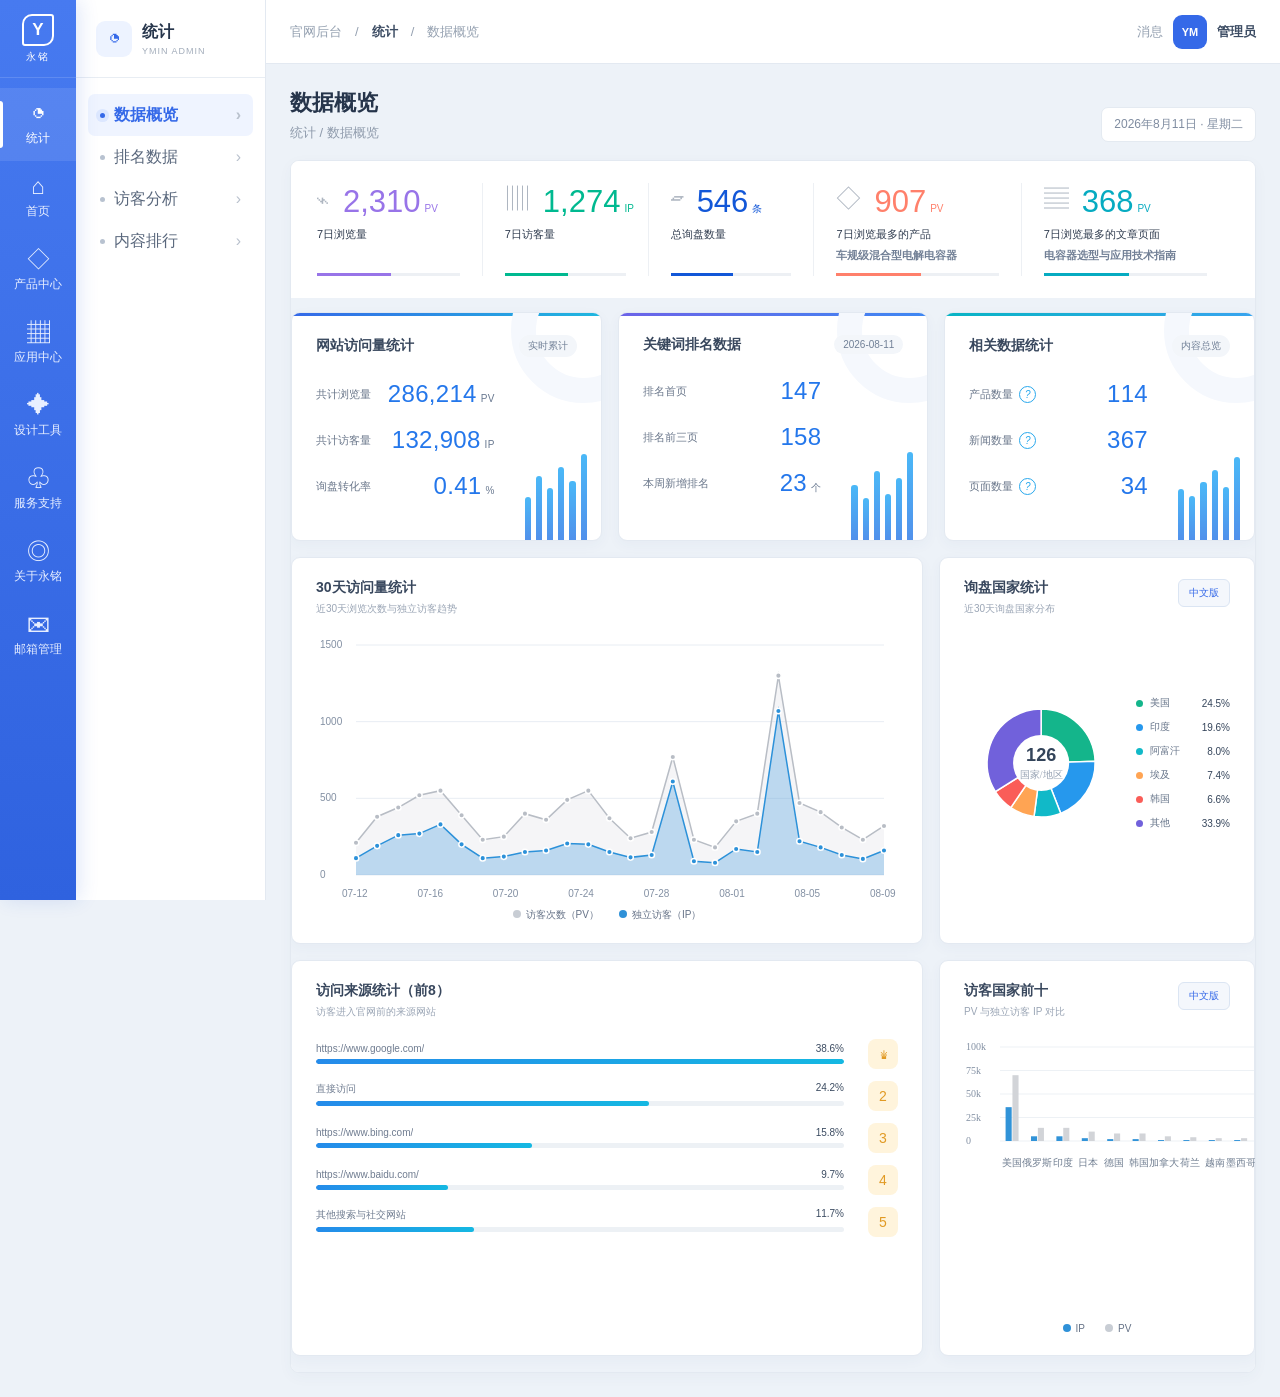
==== index.html @ aa706eb4 "feat: add 3D CAD request navigation" ====
﻿<!doctype html>
<html lang="zh-CN">
<head>
  <meta charset="UTF-8" />
  <meta name="viewport" content="width=device-width, initial-scale=1.0" />
  <title>永铭官网管理后台</title>
  <style>
    *{box-sizing:border-box}body{margin:0;font-family:"Microsoft YaHei","PingFang SC",Arial,sans-serif;color:#26354b;background:#edf2f8}button{font:inherit;cursor:pointer}.app{min-height:100vh;display:grid;grid-template-columns:76px 190px 1fr}.primary{position:fixed;inset:0 auto 0 0;width:76px;background:linear-gradient(180deg,#477af0,#2f62df);color:#fff;z-index:3;box-shadow:4px 0 18px #1c4fcf22}.logo{height:78px;display:flex;flex-direction:column;align-items:center;justify-content:center;border-bottom:1px solid #ffffff24}.logo b{width:32px;height:32px;display:grid;place-items:center;border:2px solid #fff;border-radius:10px 3px;font-size:17px}.logo span{font-size:10px;letter-spacing:2px;margin-top:4px}.primary nav{padding-top:10px}.primary button{position:relative;width:100%;height:73px;border:0;background:transparent;color:#e8efff;display:flex;flex-direction:column;align-items:center;justify-content:center;gap:5px}.primary button::before{content:"";position:absolute;left:0;top:13px;bottom:13px;width:3px;border-radius:0 4px 4px 0;background:#fff;opacity:0}.primary button.active{background:#ffffff18;color:#fff}.primary button.active::before{opacity:1}.primary button i{font-style:normal;font-size:23px;line-height:1}.primary button span{font-size:12px;white-space:nowrap}.secondary{position:fixed;inset:0 auto 0 76px;width:190px;background:#fff;border-right:1px solid #e3e9f1;z-index:2}.module-title{height:78px;padding:0 20px;display:flex;align-items:center;gap:10px;border-bottom:1px solid #e8edf3}.module-title i{width:36px;height:36px;display:grid;place-items:center;font-style:normal;font-size:20px;color:#3569e8;background:#edf3ff;border-radius:9px}.module-title strong{font-size:16px}.module-title small{display:block;margin-top:3px;color:#a2acba;font-size:9px;letter-spacing:1px}.secondary nav{padding:16px 12px}.secondary button{height:42px;width:100%;padding:0 12px;display:flex;align-items:center;gap:9px;border:0;border-radius:7px;background:transparent;color:#59677c;text-align:left}.secondary button i{width:5px;height:5px;border-radius:50%;background:#b8c2d0}.secondary button em{margin-left:auto;font-style:normal;color:#b9c1cd}.secondary button.active{color:#3569e8;background:#eff4ff;font-weight:600}.secondary button.active i{background:#3569e8;box-shadow:0 0 0 4px #dce7ff}.main{grid-column:3;min-width:0}.topbar{height:64px;background:#fff;border-bottom:1px solid #e3e9f1;display:flex;align-items:center;justify-content:space-between;padding:0 24px;color:#94a0b0;font-size:13px}.topbar b{color:#3d4d64}.user{display:flex;align-items:center;gap:10px}.avatar{width:34px;height:34px;border-radius:9px;display:grid;place-items:center;color:#fff;background:#3569e8;font-size:11px;font-weight:700}.content{padding:24px}.heading{display:flex;justify-content:space-between;align-items:flex-end;margin-bottom:18px}.heading h1{font-size:22px;margin:0 0 6px}.heading p{font-size:13px;color:#8e9aab;margin:0}.date{font-size:12px;color:#7f8ca0;background:#fff;border:1px solid #e4eaf1;padding:8px 12px;border-radius:7px}.panel{min-height:480px;background:#fff;border:1px solid #e3e9f1;border-radius:9px;box-shadow:0 4px 15px #31507b09;overflow:hidden}.hero{height:130px;padding:26px 30px;color:#fff;background:linear-gradient(120deg,#3268e5,#5b8df5);display:flex;align-items:center;justify-content:space-between}.hero small{opacity:.72}.hero h2{margin:6px 0;font-size:24px}.hero p{margin:0;opacity:.8;font-size:12px}.hero button{border:0;border-radius:7px;background:#fff;color:#3569e8;padding:10px 15px;font-size:12px;font-weight:600}.cards{display:grid;grid-template-columns:repeat(4,1fr);gap:14px;padding:18px;background:#f5f8fc}.card{height:92px;border:1px solid #e7ecf2;border-radius:8px;background:#fff;padding:17px 19px}.card span{font-size:11px;color:#8b97a9}.card b{display:block;margin-top:8px;font-size:23px;font-weight:500}.placeholder{padding:24px 30px}.placeholder h3{font-size:14px;margin:0 0 18px}.row{height:54px;border-top:1px solid #edf1f5;display:grid;grid-template-columns:2fr 1fr 1fr;align-items:center;font-size:12px;color:#69768a}.row strong{font-weight:500;color:#34445a}.badge{justify-self:start;color:#15966c;background:#e8f8f1;border-radius:20px;padding:4px 9px;font-size:10px}@media(max-width:850px){.app{display:block}.primary{width:64px}.secondary{left:64px;width:165px}.main{margin-left:229px}.primary button span{font-size:10px}.cards{grid-template-columns:1fr 1fr}}@media(max-width:620px){.secondary{display:none}.main{margin-left:64px}.content{padding:14px}.cards{grid-template-columns:1fr}.date{display:none}.hero{align-items:flex-start;flex-direction:column;height:auto;gap:16px}}
    .overview-metrics{display:grid;grid-template-columns:1fr 1fr 1fr 1.25fr 1.25fr;padding:22px 26px;background:#fff;border-bottom:14px solid #edf2f8}.metric-item{--metric:#3569e8;position:relative;min-width:0;min-height:88px;padding:3px 22px 13px;border-right:1px solid #edf0f4}.metric-item:first-child{padding-left:0}.metric-item:last-child{border-right:0}.metric-top{display:flex;align-items:flex-start;gap:13px}.metric-symbol{color:#aeb6c1;font-size:25px;line-height:1}.metric-value{color:var(--metric);font-size:31px;font-weight:400;line-height:1}.metric-value small{font-size:10px;margin-left:4px}.metric-name{margin-top:10px;color:#303c4f;font-size:11px}.metric-hot{display:block;margin-top:6px;color:#728096;font-size:11px;white-space:nowrap;overflow:hidden;text-overflow:ellipsis}.metric-line{position:absolute;left:22px;right:22px;bottom:0;height:3px;background:#edf0f4}.metric-item:first-child .metric-line{left:0}.metric-line i{display:block;width:52%;height:100%;background:var(--metric)}
    @media(max-width:1100px){.overview-metrics{grid-template-columns:repeat(3,1fr)}.metric-item:nth-child(3){border-right:0}.metric-item:nth-child(n+4){margin-top:18px}}@media(max-width:850px){.overview-metrics{grid-template-columns:1fr 1fr}.metric-item:nth-child(2n){border-right:0}.metric-item:nth-child(n+3){margin-top:18px}}@media(max-width:620px){.overview-metrics{grid-template-columns:1fr}.metric-item{border-right:0;margin-top:14px!important;padding-left:0}.metric-item:first-child{margin-top:0!important}.metric-line{left:0}}
    .overview-cards{display:grid;grid-template-columns:repeat(3,1fr);gap:16px;padding:0 0 16px;background:#edf2f8}.overview-card{position:relative;min-height:220px;padding:22px 24px;background:#fff;border:1px solid #e3e9f1;border-radius:9px;overflow:hidden;box-shadow:0 4px 14px #31507b0a;transition:transform .2s ease,box-shadow .2s ease}.overview-card:hover{transform:translateY(-2px);box-shadow:0 9px 24px #31507b16}.overview-card::before{content:"";position:absolute;left:0;top:0;width:100%;height:3px;background:linear-gradient(90deg,#3569e8,#20b7df)}.overview-card-head{position:relative;z-index:3;display:flex;justify-content:space-between;align-items:center;margin-bottom:23px}.overview-card-head h3{margin:0;font-size:14px;font-weight:600;color:#38475d}.overview-card-head span{position:relative;z-index:3;font-size:10px;color:#718097;background:#f3f6fa;border-radius:20px;padding:4px 9px;white-space:nowrap}.overview-stat-list{position:relative;z-index:2;padding-right:82px}.overview-stat{display:flex;align-items:center;justify-content:space-between;gap:12px;margin:18px 0;color:#69768a;font-size:11px}.overview-stat strong{flex-shrink:0;color:#2477eb;font-size:24px;font-weight:400;letter-spacing:.3px;white-space:nowrap}.overview-stat strong small{font-size:10px;color:#67778f;margin-left:4px}.help-dot{display:inline-grid;place-items:center;width:17px;height:17px;margin-left:6px;border:1px solid #28a8ed;border-radius:50%;color:#28a8ed;font-size:10px}.spark-bars{position:absolute;z-index:1;right:14px;bottom:0;height:94px;width:62px;display:flex;align-items:flex-end;gap:5px;opacity:.82}.spark-bars i{flex:1;min-width:4px;background:linear-gradient(180deg,#23a9f6,#2b79e7);border-radius:3px 3px 0 0}.card-orbit{position:absolute;z-index:0;right:-55px;top:-55px;width:145px;height:145px;border:25px solid #f5f8fd;border-radius:50%}.overview-card:nth-child(2)::before{background:linear-gradient(90deg,#6c63e8,#3e87f2)}.overview-card:nth-child(3)::before{background:linear-gradient(90deg,#08b4c4,#38a4ef)}
    @media(max-width:1000px){.overview-cards{grid-template-columns:1fr 1fr}.overview-card:last-child{grid-column:1/-1}}@media(max-width:700px){.overview-cards{grid-template-columns:1fr}.overview-card:last-child{grid-column:auto}}
    .analytics-grid{display:grid;grid-template-columns:2fr 1fr;gap:16px;padding:0 0 16px;background:#edf2f8}.analytics-card{min-width:0;background:#fff;border:1px solid #e3e9f1;border-radius:9px;padding:21px 24px;box-shadow:0 4px 14px #31507b0a}.analytics-card h3{margin:0;font-size:14px;font-weight:600;color:#38475d}.analytics-card .subtext{display:block;margin-top:5px;color:#9aa5b5;font-size:10px}.chart-box{position:relative;width:100%;height:270px;margin-top:17px}.chart-box canvas{display:block;width:100%;height:100%}.chart-key{display:flex;justify-content:center;gap:20px;margin-top:5px;color:#657287;font-size:10px}.chart-key i{display:inline-block;width:8px;height:8px;border-radius:50%;margin-right:5px;background:#2f91d8}.chart-key .gray{background:#c8cdd4}.pie-layout{display:flex;align-items:center;gap:18px;height:270px;margin-top:12px}.pie-layout canvas{width:58%;height:100%}.pie-legend{flex:1;list-style:none;padding:0;margin:0}.pie-legend li{display:flex;align-items:center;gap:7px;margin:10px 0;color:#667489;font-size:10px}.pie-legend i{width:7px;height:7px;border-radius:50%}.pie-legend b{margin-left:auto;color:#35455b;font-weight:500}.source-list{margin-top:20px}.source-row{display:grid;grid-template-columns:minmax(110px,1fr) 42px;align-items:end;gap:12px;margin:12px 0}.source-info{min-width:0}.source-info div{display:flex;justify-content:space-between;gap:12px;margin-bottom:5px;color:#6f7c90;font-size:10px}.source-info span{white-space:nowrap;overflow:hidden;text-overflow:ellipsis}.source-info b{color:#3b4b61;font-weight:500}.source-track{height:5px;border-radius:8px;background:#edf1f5;overflow:hidden}.source-track i{display:block;height:100%;border-radius:8px;background:linear-gradient(90deg,#258bea,#15b8e2)}.source-rank{width:30px;height:30px;display:grid;place-items:center;justify-self:end;border-radius:8px;color:#e19a24;background:#fff4dc;font-size:14px}.country-chart{height:285px;margin-top:14px}.wide-card{grid-column:2}.analytics-card.sources{grid-column:1/2}.analytics-card.countries{grid-column:2/3}.analytics-card:hover{box-shadow:0 8px 24px #31507b14}
    @media(max-width:1050px){.analytics-grid{grid-template-columns:1fr}.wide-card,.analytics-card.sources,.analytics-card.countries{grid-column:auto}.pie-layout canvas{width:50%}}@media(max-width:620px){.analytics-card{padding:18px 15px}.chart-box{height:220px}.pie-layout{height:auto;flex-direction:column}.pie-layout canvas{width:100%;height:210px}.pie-legend{width:100%}}
    .analytics-title-row{display:flex;align-items:flex-start;justify-content:space-between;gap:12px}.mode-switch{flex-shrink:0;border:1px solid #dbe5f3;border-radius:6px;background:#f4f7fc;color:#3569e8;padding:6px 10px;font-size:10px;transition:.2s ease}.mode-switch:hover{color:#fff;background:#3569e8;border-color:#3569e8}.mode-switch:active{transform:scale(.97)}
    .rank-metrics{display:grid;grid-template-columns:repeat(3,1fr);gap:16px;padding:18px;background:#edf2f8}.rank-card{--rank:#4c78f0;min-height:92px;padding:18px 20px;display:flex;align-items:center;gap:14px;background:#fff;border:1px solid #e2e8f0;border-radius:8px;box-shadow:0 4px 14px #31507b0a;position:relative;overflow:hidden;transition:.2s ease}.rank-card:hover{transform:translateY(-2px);box-shadow:0 9px 24px #31507b16}.rank-card::after{content:"";position:absolute;left:0;bottom:0;width:100%;height:3px;background:var(--rank);opacity:.8}.rank-icon{flex-shrink:0;width:40px;height:40px;display:grid;place-items:center;border-radius:50%;color:#fff;background:var(--rank);font-size:21px}.rank-card span{color:#4c596d;font-size:13px}.rank-card strong{margin-left:auto;color:#3d6ff0;font-size:25px;font-weight:400;white-space:nowrap}.rank-card strong small{font-size:12px;margin-left:3px}.rank-card:nth-child(2){--rank:#e45151}.rank-card:nth-child(3){--rank:#16a66c}@media(max-width:800px){.rank-metrics{grid-template-columns:1fr}} 
    .backlink-section{display:grid;grid-template-columns:repeat(2,minmax(0,1fr));gap:16px;padding:0 18px 18px;background:#edf2f8}.backlink-card{min-width:0;background:#fff;border:1px solid #e2e8f0;border-radius:8px;padding:22px 25px;box-shadow:0 4px 14px #31507b0a}.backlink-head{display:flex;align-items:center;justify-content:space-between;margin-bottom:22px}.backlink-head h3{position:relative;margin:0;padding-bottom:10px;color:#3d4c61;font-size:15px}.backlink-head h3::after{content:"";position:absolute;left:0;bottom:0;width:76px;height:3px;background:#277bed}.backlink-head span{color:#7c899c;font-size:10px}.backlink-chart{width:100%}.backlink-row{display:grid;grid-template-columns:130px minmax(100px,1fr) 38px;align-items:center;gap:9px;margin:10px 0}.domain{text-align:right;color:#48566b;font-size:10px;white-space:nowrap;overflow:hidden;text-overflow:ellipsis}.bar-track{height:20px;background:linear-gradient(to right,transparent 24.8%,#edf1f5 25%,transparent 25.2%,transparent 49.8%,#edf1f5 50%,transparent 50.2%,transparent 74.8%,#edf1f5 75%,transparent 75.2%);border-bottom:1px solid #e4e9ef}.bar-fill{height:100%;width:var(--bar);min-width:4px;background:linear-gradient(90deg,#238ce9,#36aaf4);border-radius:0 3px 3px 0;position:relative;transition:filter .2s ease,transform .2s ease;transform-origin:left}.backlink-row:hover .bar-fill{filter:saturate(1.25);transform:scaleY(1.12)}.backlink-count{color:#287fe4;font-size:10px;font-weight:600}.chart-axis{display:grid;grid-template-columns:130px minmax(100px,1fr) 38px;gap:9px;margin-top:7px}.axis-labels{grid-column:2;display:flex;justify-content:space-between;color:#929daf;font-size:9px}.backlink-note{margin:16px 0 0 139px;color:#9aa5b4;font-size:10px}.keyword-detail{display:flex;flex-direction:column}.keyword-detail .backlink-head{margin-bottom:30px}.keyword-detail .backlink-head h3::after{width:108px}.keyword-rank-item{margin:17px 0 26px}.keyword-rank-label{display:flex;align-items:center;justify-content:space-between;margin-bottom:10px;color:#3f4d61;font-size:12px}.keyword-rank-label strong{font-size:13px;font-weight:500;color:#27374d}.rank-progress{height:22px;padding:4px;border-radius:20px;background:#edf0f5;box-shadow:inset 0 2px 4px #8798ad1a,0 4px 10px #536b8b18}.rank-progress i{position:relative;display:block;width:var(--progress);height:100%;border-radius:20px;background:linear-gradient(90deg,#ff9e23,#ff536a)}.rank-progress i::after{content:"";position:absolute;right:3px;top:50%;width:7px;height:7px;transform:translateY(-50%);border-radius:50%;background:#fff;box-shadow:0 0 0 2px #ffffff66}.keyword-rank-item:nth-child(3) .rank-progress i{background:linear-gradient(90deg,#db9a94,#d72d91)}.keyword-rank-item:nth-child(4) .rank-progress i{background:linear-gradient(90deg,#ff9f19,#ff526d)}.keyword-foot{margin-top:auto;padding-top:18px;border-top:1px solid #edf1f5;color:#96a1b1;font-size:10px;display:flex;justify-content:space-between}@media(max-width:720px){.backlink-section{min-width:700px}.backlink-row,.chart-axis{grid-template-columns:100px minmax(80px,1fr) 32px}.backlink-note{margin-left:109px}.backlink-card{padding:18px 14px}.domain{font-size:9px}}
    .ranking-table-section{padding:0 18px 18px;background:#edf2f8}.ranking-table-card{background:#fff;border:1px solid #e2e8f0;border-radius:8px;overflow:hidden;box-shadow:0 4px 14px #31507b0a}.ranking-toolbar{min-height:54px;padding:0 18px;display:flex;align-items:center;background:linear-gradient(90deg,#258ce9,#35a8ef);color:#fff}.ranking-tabs{display:flex;align-items:center;gap:7px;font-size:11px;font-weight:600}.ranking-tabs span{padding:7px 10px;border-radius:5px;opacity:.76;cursor:pointer;transition:.18s ease}.ranking-tabs span:hover{opacity:1;background:#ffffff16}.ranking-tabs span.active{opacity:1;background:#fff;color:#258ce9;box-shadow:0 3px 9px #126cc42a}.ranking-title{position:absolute;left:50%;transform:translateX(-50%);font-size:13px;font-weight:600}.ranking-actions{margin-left:auto;display:flex;align-items:center;gap:9px}.ranking-actions span{font-size:10px;opacity:.85}.rank-search{height:31px;display:flex;border-radius:5px;overflow:hidden;background:#fff}.rank-search input{width:190px;border:0;outline:0;padding:0 10px;color:#425168;font-size:10px}.rank-search button{width:34px;border:0;color:#fff;background:#e64f54}.rank-sort-note{padding:9px 18px;color:#708096;background:#f7faff;border-bottom:1px solid #e7edf4;font-size:10px}.ranking-table-wrap{overflow-x:auto}.ranking-table{width:100%;min-width:1050px;border-collapse:collapse}.ranking-table th{height:46px;padding:0 13px;text-align:center;color:#405168;background:#fafbfd;border-right:1px solid #e4e9ef;font-size:11px}.ranking-table th:first-child,.ranking-table th:nth-child(2){text-align:left}.ranking-table td{height:51px;padding:0 13px;text-align:center;color:#536279;border-top:1px solid #e7ebf0;border-right:1px solid #e7ebf0;font-size:10px}.ranking-table td:first-child{text-align:left;color:#f04463;font-size:11px}.ranking-table td:nth-child(2){text-align:left;color:#77869a}.ranking-table tbody tr:nth-child(even){background:#fbfcfd}.ranking-table tbody tr:hover{background:#f1f7ff}.search-mark{margin-right:8px;color:#f04463;font-size:15px}.rank-number{display:inline-grid;place-items:center;min-width:23px;height:23px;padding:0 5px;border:1px solid #ff5570;border-radius:50%;color:#f23e5f;background:#fff;font-size:10px}.rank-number.top{color:#fff;background:#ff4d67;border-color:#ff4d67;box-shadow:0 3px 8px #ff4d6738}.rank-number.mid{border-color:#f39a28;color:#df8417}.rank-up{margin-left:4px;color:#16a86c;font-size:9px}.ranking-empty{display:none;padding:36px;text-align:center;color:#96a2b2;font-size:12px}@media(max-width:850px){.ranking-title{display:none}.ranking-tabs{display:none}.rank-search input{width:150px}}
    .banner-manager{padding:18px;background:#edf2f8}.banner-panel{background:#fff;border:1px solid #e2e8f0;border-radius:10px;padding:22px;box-shadow:0 4px 14px #31507b0a}.banner-manager-head{display:flex;align-items:flex-start;justify-content:space-between;gap:18px;margin-bottom:18px}.banner-manager-head h3{margin:0 0 6px;font-size:17px;color:#34445a}.banner-manager-head p{margin:0;color:#8995a7;font-size:11px}.banner-manager-actions{display:flex;gap:9px}.banner-btn{height:36px;padding:0 14px;border:1px solid #dbe4f0;border-radius:7px;background:#fff;color:#526176;font-size:11px}.banner-btn.primary{border-color:#3569e8;color:#fff;background:#3569e8}.banner-btn:disabled{opacity:.45;cursor:not-allowed}.banner-tip{display:flex;align-items:center;gap:10px;margin-bottom:18px;padding:11px 14px;border-radius:7px;color:#55708e;background:#f2f7ff;font-size:10px}.banner-tip i{width:20px;height:20px;display:grid;place-items:center;border-radius:50%;color:#fff;background:#5a86ee;font-style:normal}.banner-list{display:flex;flex-direction:column;gap:16px}.banner-item{display:grid;grid-template-columns:300px minmax(0,1fr);gap:20px;padding:17px;border:1px solid #e4eaf1;border-radius:9px;background:#fbfcfe;position:relative}.banner-item.dragging{opacity:.55}.banner-preview{height:164px;border-radius:8px;overflow:hidden;position:relative;background:linear-gradient(135deg,#dce8ff,#edf4ff);border:1px dashed #bfcce0}.banner-preview img{width:100%;height:100%;display:block;object-fit:cover}.banner-placeholder{height:100%;display:flex;flex-direction:column;align-items:center;justify-content:center;color:#8391a4}.banner-placeholder b{font-size:28px;font-weight:400;color:#6f91dc}.banner-placeholder span{margin-top:7px;font-size:11px}.banner-upload{position:absolute;left:0;right:0;bottom:0;height:38px;display:flex;align-items:center;justify-content:center;color:#fff;background:#1e2d43b5;font-size:10px;cursor:pointer}.banner-upload input{display:none}.banner-index{position:absolute;left:10px;top:10px;z-index:2;padding:4px 8px;border-radius:15px;color:#fff;background:#3569e8;font-size:10px}.banner-fields{display:flex;flex-direction:column;gap:13px}.banner-field label{display:block;margin-bottom:6px;color:#506076;font-size:11px;font-weight:600}.banner-field input,.banner-field textarea{width:100%;border:1px solid #dfe6ef;border-radius:7px;outline:0;background:#fff;color:#35455b;padding:10px 11px;font-size:11px;transition:.18s ease}.banner-field textarea{height:64px;resize:vertical;line-height:1.55}.banner-field input:focus,.banner-field textarea:focus{border-color:#5686ef;box-shadow:0 0 0 3px #5686ef18}.banner-field small{display:block;margin-top:5px;text-align:right;color:#a0aaba;font-size:9px}.banner-row-actions{display:flex;align-items:center;gap:8px;margin-top:auto}.banner-row-actions button{height:30px;padding:0 10px;border:1px solid #dfe6ee;border-radius:6px;background:#fff;color:#647287;font-size:10px}.banner-row-actions button.danger{margin-left:auto;color:#e65861;border-color:#f0d6d8}.banner-row-actions button:disabled{opacity:.35;cursor:not-allowed}.banner-status{margin-left:3px;color:#16a16e;font-size:10px}.banner-message{display:none;margin-top:14px;padding:10px 13px;border-radius:7px;font-size:10px}.banner-message.show{display:block}.banner-message.success{color:#16835d;background:#eaf8f2}.banner-message.error{color:#d54c55;background:#fff0f1}@media(max-width:850px){.banner-item{grid-template-columns:1fr}.banner-preview{height:210px}.banner-manager-head{flex-direction:column}.banner-manager-actions{width:100%}.banner-manager-actions .banner-btn{flex:1}}@media(max-width:560px){.banner-manager{padding:10px}.banner-panel{padding:14px}.banner-preview{height:160px}}
    .banner-manager .banner-btn.primary{position:static;inset:auto;width:auto;height:36px;display:inline-block;border:1px solid #3569e8;border-radius:7px;color:#fff;background:#3569e8;box-shadow:none}
    .core-data-editor{margin-top:18px;background:#fff;border:1px solid #e2e8f0;border-radius:10px;padding:22px;box-shadow:0 4px 14px #31507b0a}.core-data-head{display:flex;align-items:flex-start;justify-content:space-between;gap:18px;margin-bottom:18px}.core-data-head h3{margin:0 0 6px;font-size:17px;color:#34445a}.core-data-head p{margin:0;color:#8995a7;font-size:11px}.core-data-preview{position:relative;padding:24px 16px 16px;background:linear-gradient(120deg,#061c36,#0b3158);border-radius:9px 9px 0 0;overflow:hidden}.core-data-grid{position:relative;display:grid;grid-template-columns:repeat(4,1fr);gap:12px}.core-data-card{min-height:154px;padding:16px 16px 14px;background:#fff;border:1px solid #d9e1ec;box-shadow:0 -3px 0 #123862;position:relative}.core-data-card::before{content:"";position:absolute;left:0;top:-3px;width:42px;height:3px;background:#fff}.core-data-card-index{position:absolute;right:11px;top:9px;color:#9aa8ba;font-size:9px}.core-input-group{margin-top:3px}.core-input-group+.core-input-group{margin-top:11px}.core-input-group label{display:block;margin-bottom:5px;color:#8b98aa;font-size:9px}.core-data-card input{width:100%;height:38px;padding:6px 9px;border:1px solid #dce4ee;border-radius:6px;outline:0;background:#f9fbfd;color:#18345a;transition:.18s ease}.core-data-card input:hover{border-color:#b9c9dd}.core-data-card input:focus{border-color:#4c7fe9;background:#fff;box-shadow:0 0 0 3px #4c7fe917}.core-data-number{font-size:24px;font-weight:700;line-height:1}.core-data-text{font-size:11px;color:#657994!important}.core-data-editor-note{padding:11px 15px;border:1px solid #e0e7ef;border-top:0;border-radius:0 0 9px 9px;background:#f8fafc;color:#8794a7;font-size:10px}.core-data-message{display:none;margin-top:12px;padding:10px 13px;border-radius:7px;font-size:10px}.core-data-message.show{display:block}.core-data-message.success{color:#16835d;background:#eaf8f2}.core-data-message.error{color:#d54c55;background:#fff0f1}@media(max-width:900px){.core-data-grid{grid-template-columns:1fr 1fr}.core-data-head{flex-direction:column}}@media(max-width:520px){.core-data-grid{grid-template-columns:1fr}}
    .product-manager{padding:18px;background:#edf2f8}.product-panel{background:#fff;border:1px solid #e2e8f0;border-radius:10px;padding:22px;box-shadow:0 4px 14px #31507b0a}.product-manager-head{display:flex;align-items:flex-start;justify-content:space-between;gap:18px;margin-bottom:18px}.product-manager-head h3{margin:0 0 6px;font-size:17px;color:#34445a}.product-manager-head p{margin:0;color:#8995a7;font-size:11px}.product-tip{display:flex;align-items:center;gap:10px;margin-bottom:18px;padding:11px 14px;border-radius:7px;color:#55708e;background:#f2f7ff;font-size:10px}.product-tip i{width:20px;height:20px;display:grid;place-items:center;border-radius:50%;color:#fff;background:#5a86ee;font-style:normal}.product-grid{display:grid;grid-template-columns:repeat(4,minmax(0,1fr));gap:16px}.product-edit-card{min-width:0;border:1px solid #dde5ef;border-radius:9px;background:#fbfcfe;overflow:hidden;transition:.2s ease}.product-edit-card:hover{transform:translateY(-2px);box-shadow:0 8px 22px #31507b14}.product-image-box{height:170px;position:relative;display:flex;align-items:center;justify-content:center;background:#f2f6fb;border-bottom:1px solid #e3e9f1}.product-image-box img{width:100%;height:100%;object-fit:contain;padding:8px}.product-image-placeholder{text-align:center;color:#8795a8;font-size:10px}.product-image-placeholder b{display:block;margin-bottom:7px;color:#6d91df;font-size:28px;font-weight:400}.product-order{position:absolute;left:9px;top:9px;z-index:2;width:25px;height:25px;display:grid;place-items:center;border-radius:50%;color:#fff;background:#3569e8;font-size:10px}.product-image-upload{position:absolute;left:0;right:0;bottom:0;height:35px;display:flex;align-items:center;justify-content:center;color:#fff;background:#10243db8;font-size:10px;cursor:pointer}.product-image-upload input{display:none}.product-edit-body{padding:14px}.product-edit-body label{display:block;margin-bottom:6px;color:#657389;font-size:10px}.product-edit-body input{width:100%;height:39px;padding:0 10px;border:1px solid #dce4ee;border-radius:6px;outline:0;background:#fff;color:#2e4058;font-size:11px}.product-edit-body input:focus{border-color:#4e80eb;box-shadow:0 0 0 3px #4e80eb18}.product-file-name{height:20px;margin-top:7px;color:#16966c;font-size:9px;white-space:nowrap;overflow:hidden;text-overflow:ellipsis}.product-preview-title{min-height:45px;margin:10px -14px -14px;padding:12px 14px;color:#fff;background:#09223a;font-size:11px;font-weight:600;line-height:1.45}.product-message{display:none;margin-top:14px;padding:10px 13px;border-radius:7px;font-size:10px}.product-message.show{display:block}.product-message.success{color:#16835d;background:#eaf8f2}.product-message.error{color:#d54c55;background:#fff0f1}@media(max-width:1200px){.product-grid{grid-template-columns:repeat(3,1fr)}}@media(max-width:850px){.product-grid{grid-template-columns:repeat(2,1fr)}.product-manager-head{flex-direction:column}}@media(max-width:520px){.product-grid{grid-template-columns:1fr}.product-manager{padding:10px}.product-panel{padding:14px}}
    .product-manager-head{justify-content:flex-end}.product-save-btn{position:static!important;inset:auto!important;width:auto!important;height:36px!important;display:inline-block!important;padding:0 16px!important;border:1px solid #3569e8!important;border-radius:7px!important;color:#fff!important;background:#3569e8!important;box-shadow:none!important;font-size:11px!important}.product-save-btn:hover{background:#285bd6!important}.product-save-btn:disabled{opacity:.55;cursor:not-allowed}
    .product-preview-title{display:none!important}
    .application-manager{padding:18px;background:#edf2f8}.application-panel{background:#fff;border:1px solid #e2e8f0;border-radius:10px;padding:22px;box-shadow:0 4px 14px #31507b0a}.application-head{display:flex;align-items:flex-start;justify-content:space-between;gap:18px;margin-bottom:18px}.application-head h3{margin:0 0 6px;font-size:17px;color:#34445a}.application-head p{margin:0;color:#8995a7;font-size:11px}.application-copy{display:grid;grid-template-columns:1fr 1.5fr;gap:14px;margin-bottom:18px;padding:16px;border-radius:8px;background:#f6f9fd;border:1px solid #e3eaf3}.application-field label{display:block;margin-bottom:6px;color:#66758a;font-size:10px;font-weight:600}.application-field input,.application-field textarea{width:100%;border:1px solid #dce4ee;border-radius:6px;outline:0;background:#fff;color:#304158;padding:10px 11px;font-size:11px}.application-field textarea{height:58px;resize:vertical}.application-field input:focus,.application-field textarea:focus{border-color:#4e80eb;box-shadow:0 0 0 3px #4e80eb18}.application-tip{margin-bottom:16px;padding:10px 13px;color:#55708e;background:#eff6ff;border-radius:7px;font-size:10px}.application-grid{display:grid;grid-template-columns:repeat(3,minmax(0,1fr));gap:16px}.application-card{min-width:0;padding:12px;border:1px solid #dce5ef;border-radius:9px;background:#fbfcfe;cursor:grab;transition:.2s ease}.application-card:hover{transform:translateY(-2px);box-shadow:0 8px 22px #31507b14}.application-card.dragging{opacity:.45}.application-image{height:155px;position:relative;display:flex;align-items:center;justify-content:center;border-radius:7px;overflow:hidden;background:#eff4fa;border:1px dashed #bdcadb}.application-image img{width:100%;height:100%;object-fit:cover}.application-image-placeholder{text-align:center;color:#8997a9;font-size:10px}.application-image-placeholder b{display:block;margin-bottom:6px;color:#6e91df;font-size:25px;font-weight:400}.application-upload{position:absolute;left:0;right:0;bottom:0;height:33px;display:flex;align-items:center;justify-content:center;color:#fff;background:#10243db8;font-size:9px;cursor:pointer}.application-upload input,.application-icon-upload input{display:none}.application-order{position:absolute;left:8px;top:8px;z-index:2;width:24px;height:24px;display:grid;place-items:center;border-radius:50%;color:#fff;background:#3569e8;font-size:9px}.application-card-body{padding-top:12px}.application-icon-line{display:grid;grid-template-columns:56px 1fr;gap:10px}.application-icon-box{height:56px;position:relative;display:flex;align-items:center;justify-content:center;border-radius:6px;background:#eaf0f7;border:1px dashed #bdcadb;overflow:hidden}.application-icon-box img{width:100%;height:100%;object-fit:contain;padding:7px}.application-icon-placeholder{color:#46678e;font-size:20px}.application-icon-upload{position:absolute;inset:0;display:flex;align-items:flex-end;justify-content:center;padding-bottom:3px;color:#fff;background:linear-gradient(transparent 45%,#10243dc2);font-size:8px;cursor:pointer;opacity:0;transition:.18s}.application-icon-box:hover .application-icon-upload{opacity:1}.application-card-fields{display:flex;flex-direction:column;gap:7px}.application-card-fields input,.application-card-fields textarea{width:100%;border:1px solid #dce4ee;border-radius:6px;outline:0;background:#fff;color:#304158;padding:8px 9px;font-size:10px}.application-card-fields textarea{height:48px;resize:vertical;line-height:1.4}.application-card-fields input:focus,.application-card-fields textarea:focus{border-color:#4e80eb}.application-drag-hint{margin-top:9px;text-align:right;color:#9aa6b5;font-size:8px}.application-message{display:none;margin-top:14px;padding:10px 13px;border-radius:7px;font-size:10px}.application-message.show{display:block}.application-message.success{display:block;color:#16835d;background:#eaf8f2}.application-message.error{display:block;color:#d54c55;background:#fff0f1}@media(max-width:1100px){.application-grid{grid-template-columns:repeat(2,1fr)}}@media(max-width:750px){.application-grid,.application-copy{grid-template-columns:1fr}.application-head{flex-direction:column}}@media(max-width:520px){.application-manager{padding:10px}.application-panel{padding:14px}}
    .footer-manager{padding:18px;background:#edf2f8}.footer-panel{background:#fff;border:1px solid #e2e8f0;border-radius:10px;padding:22px;box-shadow:0 4px 14px #31507b0a}.footer-manager-head{display:flex;align-items:flex-start;justify-content:space-between;gap:18px;margin-bottom:18px}.footer-manager-head h3{margin:0 0 6px;font-size:17px;color:#34445a}.footer-manager-head p{margin:0;color:#8995a7;font-size:11px}.footer-editor-grid{display:grid;grid-template-columns:minmax(0,1.3fr) minmax(330px,.7fr);gap:18px}.footer-contact-card,.footer-qr-card{padding:18px;border:1px solid #e1e8f1;border-radius:9px;background:#fafcff}.footer-contact-card h4,.footer-qr-card h4{margin:0 0 15px;color:#405168;font-size:13px}.footer-fields{display:grid;grid-template-columns:1fr 1fr;gap:13px}.footer-field.address{grid-column:1/-1}.footer-field label{display:block;margin-bottom:6px;color:#68768a;font-size:10px}.footer-field input{width:100%;height:40px;padding:0 11px;border:1px solid #dce4ee;border-radius:6px;outline:0;background:#fff;color:#304158;font-size:11px}.footer-field input:focus{border-color:#4e80eb;box-shadow:0 0 0 3px #4e80eb18}.footer-field-icon{display:flex;align-items:center;gap:7px}.footer-field-icon i{width:28px;height:28px;display:grid;place-items:center;border-radius:6px;color:#3569e8;background:#eaf1ff;font-style:normal}.footer-qr-grid{display:grid;grid-template-columns:1fr 1fr;gap:14px}.footer-qr-item{min-width:0}.footer-qr-box{height:154px;position:relative;display:flex;align-items:center;justify-content:center;border:1px dashed #b9c7da;border-radius:8px;background:#edf2f8;overflow:hidden}.footer-qr-box img{width:100%;height:100%;object-fit:contain;padding:8px}.footer-qr-placeholder{text-align:center;color:#7c8ca1;font-size:10px}.footer-qr-placeholder b{display:block;margin-bottom:6px;color:#58769b;font-size:28px;font-weight:400}.footer-qr-upload{position:absolute;left:0;right:0;bottom:0;height:32px;display:flex;align-items:center;justify-content:center;color:#fff;background:#10243dc2;font-size:9px;cursor:pointer}.footer-qr-upload input{display:none}.footer-qr-label{margin-top:9px;text-align:center;color:#58677c;font-size:10px}.footer-preview{margin-top:18px;padding:20px 22px;border-radius:9px;color:#d7e2f0;background:#071d35}.footer-preview h4{margin:0 0 14px;color:#fff;font-size:13px}.footer-preview-list{display:grid;grid-template-columns:1fr 1fr;gap:10px 24px}.footer-preview-line{display:flex;align-items:center;gap:9px;font-size:10px}.footer-preview-line.address{grid-column:1/-1}.footer-preview-line i{color:#79a5e8;font-style:normal}.footer-message{display:none;margin-top:14px;padding:10px 13px;border-radius:7px;font-size:10px}.footer-message.show{display:block}.footer-message.success{color:#16835d;background:#eaf8f2}.footer-message.error{color:#d54c55;background:#fff0f1}@media(max-width:950px){.footer-editor-grid{grid-template-columns:1fr}}@media(max-width:650px){.footer-fields,.footer-preview-list{grid-template-columns:1fr}.footer-field.address,.footer-preview-line.address{grid-column:auto}.footer-manager-head{flex-direction:column}}@media(max-width:480px){.footer-qr-grid{grid-template-columns:1fr}}
    .dynamic-footer-section{margin-bottom:18px;padding:18px;border:1px solid #e1e8f1;border-radius:9px;background:#fafcff}.dynamic-section-head{display:flex;align-items:center;justify-content:space-between;gap:14px;margin-bottom:15px}.dynamic-section-head h4{margin:0 0 4px;color:#405168;font-size:13px}.dynamic-section-head p{margin:0;color:#929daf;font-size:9px}.dynamic-add-btn{height:32px;padding:0 12px;border:1px solid #3569e8;border-radius:6px;color:#3569e8;background:#fff;font-size:10px}.dynamic-contact-list{display:flex;flex-direction:column;gap:10px}.dynamic-contact-item{display:grid;grid-template-columns:42px 110px minmax(160px,1fr) 74px;gap:9px;align-items:center;padding:10px;border:1px solid #e0e7ef;border-radius:8px;background:#fff;cursor:grab}.dynamic-contact-item.dragging,.dynamic-media-item.dragging{opacity:.45}.dynamic-icon-input{width:42px;height:38px;text-align:center;border:1px solid #dce4ee;border-radius:6px;color:#3569e8;background:#f3f7ff;font-size:17px}.dynamic-contact-item input:not(.dynamic-icon-input),.dynamic-media-item input{width:100%;height:38px;padding:0 9px;border:1px solid #dce4ee;border-radius:6px;outline:0;color:#304158;background:#fff;font-size:10px}.dynamic-contact-item input:focus,.dynamic-media-item input:focus{border-color:#4e80eb}.dynamic-row-actions{display:flex;justify-content:flex-end;gap:6px}.dynamic-row-actions button{width:30px;height:30px;border:1px solid #dfe6ee;border-radius:6px;background:#fff;color:#718096;font-size:11px}.dynamic-row-actions button.danger{color:#e4515b;border-color:#f0d4d7}.dynamic-media-grid{display:grid;grid-template-columns:repeat(3,minmax(0,1fr));gap:14px}.dynamic-media-item{min-width:0;padding:11px;border:1px solid #e0e7ef;border-radius:8px;background:#fff;cursor:grab}.dynamic-media-image{height:140px;position:relative;display:flex;align-items:center;justify-content:center;border:1px dashed #b9c7da;border-radius:7px;background:#edf2f8;overflow:hidden}.dynamic-media-image img{width:100%;height:100%;object-fit:contain;padding:7px}.dynamic-media-placeholder{text-align:center;color:#7c8ca1;font-size:10px}.dynamic-media-placeholder b{display:block;margin-bottom:5px;color:#58769b;font-size:25px;font-weight:400}.dynamic-media-upload{position:absolute;left:0;right:0;bottom:0;height:31px;display:flex;align-items:center;justify-content:center;color:#fff;background:#10243dc2;font-size:9px;cursor:pointer}.dynamic-media-upload input{display:none}.dynamic-media-fields{display:flex;flex-direction:column;gap:8px;margin-top:10px}.dynamic-media-item .dynamic-row-actions{margin-top:9px}.dynamic-preview-list{display:flex;flex-wrap:wrap;gap:15px 28px}.dynamic-preview-contact{display:flex;align-items:center;gap:7px;color:#d7e2f0;font-size:10px}.dynamic-preview-contact i{color:#79a5e8;font-style:normal;font-size:15px}.dynamic-preview-media{width:90px;color:#d7e2f0;text-align:center;font-size:9px}.dynamic-preview-media img{width:64px;height:64px;display:block;margin:0 auto 6px;object-fit:contain;background:#fff;border-radius:5px}.dynamic-preview-media a{color:#b8d1f5;text-decoration:none}@media(max-width:900px){.dynamic-media-grid{grid-template-columns:repeat(2,1fr)}}@media(max-width:650px){.dynamic-contact-item{grid-template-columns:42px 1fr}.dynamic-contact-item input:nth-child(3){grid-column:1/-1}.dynamic-media-grid{grid-template-columns:1fr}.dynamic-section-head{align-items:flex-start;flex-direction:column}}
    .dynamic-contact-item{grid-template-columns:58px 110px minmax(160px,1fr) 74px}.contact-icon-upload-box{width:58px;height:48px;position:relative;display:flex;align-items:center;justify-content:center;border:1px dashed #b9c7da;border-radius:7px;background:#f1f5fb;overflow:hidden}.contact-icon-upload-box img{width:100%;height:100%;object-fit:contain;padding:6px}.contact-icon-placeholder{color:#6c87ad;font-size:18px}.contact-icon-upload{position:absolute;inset:0;display:flex;align-items:flex-end;justify-content:center;padding-bottom:2px;color:#fff;background:linear-gradient(transparent 45%,#10243dc2);font-size:7px;cursor:pointer;opacity:0;transition:.18s}.contact-icon-upload-box:hover .contact-icon-upload{opacity:1}.contact-icon-upload input{display:none}@media(max-width:650px){.dynamic-contact-item{grid-template-columns:58px 1fr}.dynamic-contact-item input:nth-child(3){grid-column:1/-1}}
    .footer-preview{display:none!important}.dynamic-icon-input{font-size:0!important;position:relative;cursor:pointer}.dynamic-icon-input::after{content:"上传";font-size:9px}
    .maintenance-manager{padding:18px;background:#edf2f8}.maintenance-panel{background:#fff;border:1px solid #e2e8f0;border-radius:10px;padding:22px;box-shadow:0 4px 14px #31507b0a}.maintenance-head{display:flex;align-items:flex-start;justify-content:space-between;gap:16px;margin-bottom:18px}.maintenance-head h3{margin:0 0 5px;color:#34445a;font-size:17px}.maintenance-head p{margin:0;color:#8c98a9;font-size:10px}.maintenance-table-wrap{overflow-x:auto;border:1px solid #e1e7ef;border-radius:8px}.maintenance-table{width:100%;min-width:1240px;border-collapse:collapse}.maintenance-table th{height:48px;padding:0 12px;text-align:left;color:#405168;background:#f4f7fb;border-right:1px solid #e1e7ef;font-size:10px;white-space:nowrap}.maintenance-table td{padding:12px;border-top:1px solid #e5eaf1;border-right:1px solid #e5eaf1;vertical-align:middle;background:#fff}.maintenance-table tbody tr:nth-child(even) td{background:#fbfcfe}.maintenance-table input{width:100%;height:36px;padding:0 9px;border:1px solid #dce4ee;border-radius:6px;outline:0;color:#304158;background:#fff;font-size:10px}.maintenance-table input:focus{border-color:#4e80eb;box-shadow:0 0 0 3px #4e80eb16}.maintenance-series{min-width:190px;font-weight:600}.maintenance-upload{width:90px;height:70px;position:relative;display:flex;align-items:center;justify-content:center;border:1px dashed #b9c7da;border-radius:7px;background:#f1f5fa;overflow:hidden}.maintenance-upload img{width:100%;height:100%;object-fit:contain;padding:4px}.maintenance-upload span{color:#8493a6;font-size:9px;text-align:center}.maintenance-upload label{position:absolute;inset:0;display:flex;align-items:flex-end;justify-content:center;padding-bottom:3px;color:#fff;background:linear-gradient(transparent 42%,#10243dc4);font-size:8px;cursor:pointer;opacity:0}.maintenance-upload:hover label{opacity:1}.maintenance-upload input{display:none}.maintenance-message{display:none;margin-top:13px;padding:10px 13px;border-radius:7px;font-size:10px}.maintenance-message.show{display:block}.maintenance-message.success{color:#16835d;background:#eaf8f2}.maintenance-message.error{color:#d54c55;background:#fff0f1}
    .maintenance-file{min-width:150px}.maintenance-file label{height:36px;padding:0 10px;display:flex;align-items:center;justify-content:center;border:1px dashed #9fb3cc;border-radius:6px;color:#4772ab;background:#f3f7fc;font-size:9px;cursor:pointer;white-space:nowrap;overflow:hidden;text-overflow:ellipsis}.maintenance-file label:hover{border-color:#4e80eb;background:#eef4ff}.maintenance-file input{display:none}.maintenance-file small{display:block;max-width:160px;margin-top:5px;color:#168e67;font-size:8px;white-space:nowrap;overflow:hidden;text-overflow:ellipsis}
    .maintenance-head-actions{display:flex;gap:9px}.maintenance-add-btn{height:36px;padding:0 15px;border:1px solid #3569e8;border-radius:7px;color:#3569e8;background:#fff;font-size:11px}.maintenance-add-btn:hover{color:#fff;background:#3569e8}.maintenance-modal{position:fixed;inset:0;z-index:100;display:none;align-items:center;justify-content:center;padding:20px;background:#15243b99;backdrop-filter:blur(2px)}.maintenance-modal.show{display:flex}.maintenance-dialog{width:min(720px,100%);max-height:90vh;overflow-y:auto;background:#fff;border-radius:12px;box-shadow:0 22px 60px #10203942}.maintenance-dialog-head{padding:20px 22px;display:flex;align-items:flex-start;justify-content:space-between;border-bottom:1px solid #e7ebf1}.maintenance-dialog-head h3{margin:0 0 5px;color:#304158;font-size:17px}.maintenance-dialog-head p{margin:0;color:#8d99aa;font-size:10px}.maintenance-dialog-head button{width:30px;height:30px;border:0;border-radius:50%;color:#748196;background:#f1f4f8;font-size:18px}.maintenance-form{display:grid;grid-template-columns:1fr 1fr;gap:15px;padding:20px 22px}.maintenance-form-field.full{grid-column:1/-1}.maintenance-form-field label{display:block;margin-bottom:6px;color:#5c6b7f;font-size:10px;font-weight:600}.maintenance-form-field>input{width:100%;height:40px;padding:0 10px;border:1px solid #dce4ee;border-radius:6px;outline:0;color:#304158;font-size:11px}.maintenance-form-field>input:focus{border-color:#4e80eb;box-shadow:0 0 0 3px #4e80eb16}.modal-file-btn{height:40px!important;margin:0!important;padding:0 11px;display:flex!important;align-items:center;border:1px dashed #a9bad0;border-radius:6px;color:#5276a7!important;background:#f5f8fc;cursor:pointer;white-space:nowrap;overflow:hidden;text-overflow:ellipsis}.modal-file-btn input{display:none}.maintenance-modal-message{display:none;margin:0 22px 12px;padding:9px 11px;border-radius:6px;color:#d54c55;background:#fff0f1;font-size:10px}.maintenance-modal-message.show{display:block}.maintenance-dialog-actions{padding:14px 22px 20px;display:flex;justify-content:flex-end;gap:9px}.maintenance-dialog-actions button{height:36px;padding:0 16px;border-radius:7px;font-size:11px}.modal-cancel{border:1px solid #dbe3ec;color:#657388;background:#fff}.modal-submit{border:1px solid #3569e8;color:#fff;background:#3569e8}@media(max-width:650px){.maintenance-form{grid-template-columns:1fr}.maintenance-form-field.full{grid-column:auto}.maintenance-head{flex-direction:column}.maintenance-head-actions{width:100%}.maintenance-head-actions button{flex:1}}
    .maintenance-table th:nth-child(4),.maintenance-table td:nth-child(4),.maintenance-form-field:has(#newMaintenanceModel){display:none}
    .publish-manager{padding:18px;background:#edf2f8}.publish-panel{background:#fff;border:1px solid #e2e8f0;border-radius:10px;padding:22px;box-shadow:0 4px 14px #31507b0a}.publish-head{display:flex;align-items:center;justify-content:space-between;gap:15px;margin-bottom:16px}.publish-head h3{margin:0 0 5px;color:#34445a;font-size:17px}.publish-head p{margin:0;color:#8c98a9;font-size:10px}.publish-count{color:#68778b;font-size:10px}.publish-count b{color:#274f84;font-size:14px}.publish-table-wrap{overflow:auto;border:1px solid #dfe6ee;border-radius:8px;max-height:590px}.publish-table{width:100%;min-width:2200px;border-collapse:collapse}.publish-table th{position:sticky;top:0;z-index:2;height:50px;padding:0 10px;text-align:center;color:#fff;background:#1d3d69;border-right:1px solid #ffffff18;font-size:9px;line-height:1.25;white-space:nowrap}.publish-table th:first-child{left:0;z-index:4}.publish-table td{height:72px;padding:9px 10px;text-align:center;color:#425269;background:#fff;border-top:1px solid #e5eaf0;border-right:1px solid #edf0f4;font-size:9px;white-space:nowrap}.publish-table tbody tr:nth-child(even) td{background:#f9fbfd}.publish-table tbody tr:hover td{background:#f0f6ff}.publish-table td:first-child{position:sticky;left:0;z-index:1}.publish-product-img{width:52px;height:52px;object-fit:contain;padding:3px;border:1px solid #d9e2ed;background:#f4f7fa}.publish-img-placeholder{width:52px;height:52px;display:grid;place-items:center;border:1px dashed #b8c6d8;color:#91a0b2;background:#f5f8fb}.audit-badge,.lifecycle-badge{display:inline-block;padding:5px 9px;border-radius:20px;font-size:8px}.audit-badge.approved{color:#13855f;background:#e6f8f0}.audit-badge.pending{color:#d18818;background:#fff3dd}.audit-badge.rejected{color:#d94b55;background:#ffecee}.lifecycle-badge{color:#168758;background:#e6faee;border:1px solid #9fe0bb}.publish-model{color:#173d70;font-weight:700}.publish-link{color:#2e72dc;text-decoration:none;font-weight:600}.publish-link.missing{color:#a6b0bd;font-weight:400}.publish-toolbar{display:flex;gap:8px}.publish-toolbar button{height:34px;padding:0 12px;border:1px solid #dbe3ec;border-radius:6px;color:#59687c;background:#fff;font-size:10px}.publish-toolbar button.active{color:#fff;background:#3569e8;border-color:#3569e8}
    .publish-check-col{width:48px;min-width:48px}.publish-table th:first-child,.publish-table td:first-child{position:sticky;left:0;z-index:3}.publish-table th:nth-child(2){position:sticky;left:48px;z-index:3}.publish-table td:nth-child(2){position:sticky;left:48px;z-index:2}.publish-table input[type="checkbox"]{width:16px;height:16px;accent-color:#3569e8;cursor:pointer}.publish-submit-btn{color:#fff!important;background:#19a876!important;border-color:#19a876!important;font-weight:600}.publish-submit-btn span{display:inline-grid;place-items:center;min-width:17px;height:17px;margin-left:4px;padding:0 4px;border-radius:10px;background:#ffffff30;font-size:8px}.publish-message{display:none;margin-top:12px;padding:10px 13px;border-radius:7px;font-size:10px}.publish-message.show{display:block}.publish-message.success{color:#16835d;background:#eaf8f2}.publish-message.error{color:#d54c55;background:#fff0f1}
    .publish-footer{min-height:58px;padding:12px 14px;display:flex;align-items:center;justify-content:space-between;gap:16px;border:1px solid #e0e6ee;border-top:0;border-radius:0 0 8px 8px;background:#fff}.publish-pagination{display:flex;align-items:center;gap:7px}.publish-pagination label{display:flex;align-items:center;gap:6px;color:#7a8799;font-size:9px}.publish-pagination select{height:30px;border:1px solid #dce3ec;border-radius:5px;color:#56657a;background:#fff;font-size:9px}.publish-pagination button{min-width:30px;height:30px;border:1px solid #dce3ec;border-radius:5px;color:#607087;background:#fff;font-size:10px}.publish-pagination button:hover:not(:disabled){color:#fff;background:#3569e8;border-color:#3569e8}.publish-pagination button.active{color:#fff;background:#3569e8;border-color:#3569e8}.publish-pagination button:disabled{opacity:.4;cursor:not-allowed}.publish-pagination #publishPageNumbers{display:flex;gap:5px}@media(max-width:650px){.publish-footer{align-items:flex-start;flex-direction:column}}
    .detail-manager{padding:18px;background:#edf2f8}.detail-panel{background:#fff;border:1px solid #e2e8f0;border-radius:10px;padding:22px;box-shadow:0 4px 14px #31507b0a}.detail-head{display:flex;align-items:flex-start;justify-content:space-between;gap:15px;margin-bottom:18px}.detail-head h3{margin:0 0 5px;color:#34445a;font-size:17px}.detail-head p{margin:0;color:#8c98a9;font-size:10px}.detail-table-wrap{overflow-x:auto;border:1px solid #e0e7ef;border-radius:8px}.detail-table{width:100%;min-width:900px;border-collapse:collapse}.detail-table th{height:48px;padding:0 14px;text-align:left;color:#fff;background:#1d3d69;border-right:1px solid #ffffff18;font-size:10px}.detail-table td{padding:12px 14px;border-top:1px solid #e5eaf1;border-right:1px solid #e9edf2;background:#fff;vertical-align:middle}.detail-table tbody tr:nth-child(even) td{background:#fafcfe}.detail-table input{width:100%;height:38px;padding:0 10px;border:1px solid #dce4ee;border-radius:6px;outline:0;color:#304158;background:#fff;font-size:10px}.detail-table input:focus{border-color:#4e80eb;box-shadow:0 0 0 3px #4e80eb16}.detail-series{font-weight:700;color:#24436b}.detail-image-upload{width:150px;height:92px;position:relative;display:flex;align-items:center;justify-content:center;border:1px dashed #b8c6d8;border-radius:7px;background:#f1f5fa;overflow:hidden}.detail-image-upload img{width:100%;height:100%;object-fit:contain;padding:5px}.detail-image-upload span{color:#8594a7;font-size:9px;text-align:center}.detail-image-upload label{position:absolute;inset:0;display:flex;align-items:flex-end;justify-content:center;padding-bottom:4px;color:#fff;background:linear-gradient(transparent 45%,#10243dc4);font-size:8px;cursor:pointer;opacity:0}.detail-image-upload:hover label{opacity:1}.detail-image-upload input{display:none}.detail-message{display:none;margin-top:13px;padding:10px 13px;border-radius:7px;font-size:10px}.detail-message.show{display:block}.detail-message.success{color:#16835d;background:#eaf8f2}.detail-message.error{color:#d54c55;background:#fff0f1}
    .cross-modal{position:fixed;inset:0;z-index:110;display:none;align-items:center;justify-content:center;padding:20px;background:#15243b99;backdrop-filter:blur(2px)}.cross-modal.show{display:flex}.cross-dialog{width:min(650px,100%);max-height:90vh;overflow-y:auto;background:#fff;border-radius:12px;box-shadow:0 22px 60px #10203942}.cross-form{display:grid;grid-template-columns:1fr 1fr;gap:15px;padding:20px 22px}.cross-reference-box{min-width:360px;padding:10px;border:1px solid #e0e7ef;border-radius:7px;background:#f8fafc}.cross-reference-head{display:flex;align-items:center;justify-content:space-between;gap:9px;margin-bottom:8px}.cross-reference-head span{color:#738196;font-size:9px}.cross-add-btn{height:28px;padding:0 10px;border:1px solid #3569e8;border-radius:5px;color:#3569e8;background:#fff;font-size:9px}.cross-cards{display:flex;flex-direction:column;gap:7px}.cross-card{display:grid;grid-template-columns:48px minmax(95px,1fr) 1fr 25px;gap:8px;align-items:center;padding:7px;border:1px solid #e0e7ef;border-radius:6px;background:#fff}.cross-card img{width:48px;height:48px;object-fit:contain;background:#f3f6fa}.cross-card strong{display:block;color:#34465d;font-size:9px}.cross-card small{display:block;margin-top:3px;color:#8a96a7;font-size:8px}.cross-card-data{display:grid;grid-template-columns:1fr 1fr;gap:3px 8px;color:#657489;font-size:8px}.cross-delete{width:24px;height:24px;border:1px solid #f0d4d7;border-radius:5px;color:#df4f59;background:#fff}.cross-empty{padding:16px;text-align:center;color:#9ba6b5;font-size:9px}@media(max-width:650px){.cross-form{grid-template-columns:1fr}.cross-reference-box{min-width:280px}.cross-card{grid-template-columns:48px 1fr 25px}.cross-card-data{grid-column:1/-1}}
    .recommend-manager{padding:18px;background:#edf2f8}.recommend-panel{background:#fff;border:1px solid #e2e8f0;border-radius:10px;padding:22px;box-shadow:0 4px 14px #31507b0a}.recommend-head{display:flex;align-items:flex-start;justify-content:space-between;gap:16px;margin-bottom:18px}.recommend-head h3{margin:0 0 5px;color:#34445a;font-size:17px}.recommend-head p{margin:0;color:#8c98a9;font-size:10px}.recommend-head-actions{display:flex;align-items:center;gap:9px}.recommend-head-actions>span{padding:8px 11px;border-radius:7px;color:#68778b;background:#f3f6fa;font-size:10px}.recommend-head-actions b{color:#3569e8;font-size:14px}.recommend-add-btn{height:36px;padding:0 15px;border:1px solid #3569e8;border-radius:7px;color:#3569e8;background:#fff;font-size:11px}.recommend-add-btn:hover{color:#fff;background:#3569e8}.recommend-grid{display:grid;grid-template-columns:repeat(4,minmax(0,1fr));gap:15px}.recommend-card{border:1px solid #dfe6ef;border-radius:9px;overflow:hidden;background:#fbfcfe;transition:.2s ease}.recommend-card:hover{transform:translateY(-2px);box-shadow:0 8px 22px #31507b14}.recommend-card img{width:100%;height:155px;display:block;object-fit:cover;background:#eef3f8}.recommend-card-body{padding:13px}.recommend-card-body strong{display:block;color:#35465c;font-size:12px;white-space:nowrap;overflow:hidden;text-overflow:ellipsis}.recommend-card-body a{display:block;margin-top:7px;color:#3974ce;font-size:9px;white-space:nowrap;overflow:hidden;text-overflow:ellipsis;text-decoration:none}.recommend-card-actions{display:flex;justify-content:flex-end;margin-top:10px}.recommend-card-actions button{height:28px;padding:0 9px;border:1px solid #f0d4d7;border-radius:5px;color:#df4f59;background:#fff;font-size:9px}.recommend-empty{padding:50px;text-align:center;color:#98a4b4;background:#f8fafc;border:1px dashed #cbd5e2;border-radius:8px;font-size:11px}.recommend-message{display:none;margin-top:13px;padding:10px 13px;border-radius:7px;font-size:10px}.recommend-message.show{display:block}.recommend-message.success{color:#16835d;background:#eaf8f2}.recommend-message.error{color:#d54c55;background:#fff0f1}.recommend-modal{position:fixed;inset:0;z-index:120;display:none;align-items:center;justify-content:center;padding:20px;background:#15243b99;backdrop-filter:blur(2px)}.recommend-modal.show{display:flex}.recommend-dialog{width:min(560px,100%);background:#fff;border-radius:12px;box-shadow:0 22px 60px #10203942}.recommend-form{display:grid;grid-template-columns:1fr;gap:15px;padding:20px 22px}@media(max-width:1100px){.recommend-grid{grid-template-columns:repeat(3,1fr)}}@media(max-width:800px){.recommend-grid{grid-template-columns:repeat(2,1fr)}.recommend-head{flex-direction:column}}@media(max-width:520px){.recommend-grid{grid-template-columns:1fr}.recommend-head-actions{flex-wrap:wrap}}
    .detail-table{min-width:1450px}.recommended-app-box{min-width:300px;padding:10px;border:1px solid #e0e7ef;border-radius:7px;background:#f8fafc}.recommended-app-picker{display:flex;gap:7px;margin-bottom:9px}.recommended-app-picker select{flex:1;min-width:0;height:33px;padding:0 8px;border:1px solid #dce4ee;border-radius:6px;color:#526176;background:#fff;font-size:9px}.recommended-app-picker button{height:33px;padding:0 10px;border:1px solid #3569e8;border-radius:6px;color:#fff;background:#3569e8;font-size:9px}.recommended-app-tags{display:flex;flex-wrap:wrap;gap:6px}.recommended-app-tag{display:flex;align-items:center;gap:6px;max-width:100%;padding:5px 7px;border-radius:5px;color:#315f9e;background:#eaf2ff;font-size:8px}.recommended-app-tag img{width:25px;height:25px;object-fit:cover;border-radius:4px}.recommended-app-tag span{white-space:nowrap;overflow:hidden;text-overflow:ellipsis}.recommended-app-tag button{width:16px;height:16px;padding:0;border:0;border-radius:50%;color:#d84e58;background:#fff;font-size:10px}.recommended-app-empty{padding:7px 0;color:#9aa5b4;font-size:8px}
    .recommend-scene-row td{padding:10px 14px 14px!important;background:#f4f7fb!important;border-top:1px dashed #cad5e3!important}.recommend-scene-line{display:grid;grid-template-columns:110px 1fr;gap:12px;align-items:start}.recommend-scene-line>strong{padding-top:9px;color:#3e5068;font-size:10px}.recommend-scene-line .recommended-app-box{min-width:0;background:#fff}.recommend-scene-line .recommended-app-picker{max-width:520px}.detail-table{min-width:1100px}@media(max-width:700px){.recommend-scene-line{grid-template-columns:1fr}.recommend-scene-line>strong{padding-top:0}}
    .app-overview-manager{padding:18px;background:#edf2f8}.app-overview-panel{background:#fff;border:1px solid #e2e8f0;border-radius:10px;padding:22px;box-shadow:0 4px 14px #31507b0a}.app-overview-head{display:flex;align-items:flex-start;justify-content:space-between;gap:16px;margin-bottom:18px}.app-overview-head h3{margin:0 0 5px;color:#34445a;font-size:17px}.app-overview-head p{margin:0;color:#8c98a9;font-size:10px}.overview-description-card{padding:18px;border:1px solid #e0e7ef;border-radius:9px;background:#f9fbfd}.overview-description-card label{display:block;margin-bottom:8px;color:#405168;font-size:12px;font-weight:600}.overview-description-card textarea{width:100%;min-height:150px;padding:13px 14px;border:1px solid #dce4ee;border-radius:7px;outline:0;resize:vertical;color:#304158;background:#fff;font-size:11px;line-height:1.8}.overview-description-card textarea:focus{border-color:#4e80eb;box-shadow:0 0 0 3px #4e80eb16}.overview-description-card small{display:block;margin-top:7px;text-align:right;color:#98a4b4;font-size:9px}.app-overview-message{display:none;margin-top:13px;padding:10px 13px;border-radius:7px;font-size:10px}.app-overview-message.show{display:block}.app-overview-message.success{color:#16835d;background:#eaf8f2}.app-overview-message.error{color:#d54c55;background:#fff0f1}.overview-domain-section{margin-top:18px;padding-top:20px;border-top:1px solid #e6ebf2}.overview-domain-heading{display:flex;align-items:center;justify-content:space-between;margin-bottom:14px}.overview-domain-heading h4{margin:0;color:#31445e;font-size:14px}.overview-domain-heading span{color:#97a3b3;font-size:9px}.overview-domain-grid{display:grid;grid-template-columns:repeat(3,minmax(0,1fr));gap:14px}.overview-domain-card{padding:15px;border:1px solid #dce5ef;border-radius:9px;background:#fbfcfe}.overview-domain-top{display:grid;grid-template-columns:62px 1fr;gap:11px;align-items:start}.overview-domain-icon{position:relative;height:62px;display:grid;place-items:center;border:1px dashed #b9c8db;border-radius:8px;background:#eef4fb;overflow:hidden;color:#3569e8;font-size:25px}.overview-domain-icon img{width:100%;height:100%;object-fit:contain;padding:7px}.overview-domain-icon label{position:absolute;inset:auto 0 0;display:block;padding:4px 2px;text-align:center;color:#fff;background:#173456c9;font-size:8px;cursor:pointer}.overview-domain-icon input{display:none}.overview-domain-fields{display:grid;gap:8px}.overview-domain-fields label{display:block;color:#708096;font-size:9px}.overview-domain-fields input,.overview-domain-fields textarea{width:100%;margin-top:4px;padding:8px 9px;border:1px solid #dbe4ef;border-radius:6px;outline:0;background:#fff;color:#304158;font-size:10px}.overview-domain-fields textarea{height:67px;resize:vertical;line-height:1.5}.overview-domain-fields input:focus,.overview-domain-fields textarea:focus{border-color:#4e80eb;box-shadow:0 0 0 2px #4e80eb12}.overview-domain-wide{grid-column:1/-1}.overview-domain-number{margin-top:10px;text-align:right;color:#a0aab8;font-size:8px}.hot-terminal-grid{display:grid;grid-template-columns:repeat(4,minmax(0,1fr));gap:14px}.hot-terminal-card{padding:14px;border:1px solid #dce5ef;border-radius:9px;background:#fbfcfe}.hot-terminal-card .overview-domain-top{grid-template-columns:58px 1fr}.hot-terminal-link{grid-column:1/-1}.hot-terminal-number{margin-top:9px;text-align:right;color:#a0aab8;font-size:8px}@media(max-width:1100px){.overview-domain-grid,.hot-terminal-grid{grid-template-columns:repeat(2,minmax(0,1fr))}}@media(max-width:720px){.overview-domain-grid,.hot-terminal-grid{grid-template-columns:1fr}.app-overview-head{flex-direction:column}.overview-domain-top{grid-template-columns:54px 1fr}.overview-domain-icon{height:54px}}
    .application-detail-manager{padding:18px;background:#edf2f8}.application-detail-panel{background:#fff;border:1px solid #e2e8f0;border-radius:10px;padding:22px;box-shadow:0 4px 14px #31507b0a}.application-detail-head{display:flex;align-items:flex-start;justify-content:space-between;gap:15px;margin-bottom:16px}.application-detail-head h3{margin:0 0 5px;color:#34445a;font-size:17px}.application-detail-head p{margin:0;color:#8b98a9;font-size:10px}.application-detail-tools{display:flex;align-items:flex-end;justify-content:space-between;gap:14px;margin-bottom:13px}.application-detail-tabs{display:flex;gap:6px;flex-wrap:wrap}.application-detail-tabs button{padding:7px 11px;border:1px solid #dce5ef;border-radius:6px;color:#63748a;background:#f7f9fc;font-size:9px;cursor:pointer}.application-detail-tabs button.active{border-color:#3569e8;color:#fff;background:#3569e8}.application-detail-search{display:flex;align-items:center;gap:10px}.application-detail-search input{width:210px;padding:8px 10px;border:1px solid #dbe4ee;border-radius:6px;outline:0;font-size:10px}.application-detail-search span{white-space:nowrap;color:#8e9aac;font-size:9px}.application-detail-table-wrap{overflow:auto;border:1px solid #dce5ef;border-radius:8px}.application-detail-table{width:max-content;min-width:100%;border-collapse:collapse}.application-detail-table th{position:sticky;top:0;z-index:1;min-width:105px;padding:10px 9px;border-right:1px solid #36547a;color:#fff;background:#1d406e;font-size:9px;white-space:normal}.application-detail-table th:nth-child(4){min-width:270px}.application-detail-table td{padding:6px;border-right:1px solid #e2e8f0;border-bottom:1px solid #e7ecf2;background:#fff;vertical-align:top}.application-detail-table tr:nth-child(even) td{background:#f9fbfd}.application-detail-table input,.application-detail-table textarea{width:100%;min-width:95px;padding:7px;border:1px solid transparent;border-radius:5px;outline:0;color:#405168;background:transparent;font-size:9px}.application-detail-table textarea{min-width:260px;height:62px;resize:vertical;line-height:1.4}.application-detail-table input:focus,.application-detail-table textarea:focus{border-color:#4e80eb;background:#fff;box-shadow:0 0 0 2px #4e80eb12}.application-detail-pagination{display:flex;align-items:center;justify-content:flex-end;gap:6px;margin-top:13px}.application-detail-pagination button{min-width:30px;padding:6px 9px;border:1px solid #dce5ef;border-radius:5px;background:#fff;color:#66758a;font-size:9px;cursor:pointer}.application-detail-pagination button.active{color:#fff;border-color:#3569e8;background:#3569e8}.application-detail-pagination button:disabled{opacity:.45;cursor:not-allowed}@media(max-width:800px){.application-detail-tools{align-items:stretch;flex-direction:column}.application-detail-search{justify-content:space-between}.application-detail-search input{width:100%}}
    .application-detail-switch-panel{min-height:300px}.application-detail-primary-row{display:grid;grid-template-columns:minmax(0,1fr) 260px;gap:24px;align-items:start}.application-detail-only-tabs{gap:10px;width:100%}.application-detail-only-tabs button{padding:11px 18px;border-radius:7px;font-size:11px;transition:.18s ease}.application-detail-only-tabs button:hover{border-color:#82a5f5;color:#3569e8;transform:translateY(-1px)}.application-detail-image-box{padding:12px;border:1px solid #dce5ef;border-radius:9px;background:#f8fafc}.application-detail-image-box h4{margin:0 0 9px;color:#405168;font-size:11px}.application-detail-image-preview{position:relative;height:150px;display:flex;align-items:center;justify-content:center;overflow:hidden;border:1px dashed #b8c7da;border-radius:7px;background:#edf3f9;color:#8d9aac;font-size:10px}.application-detail-image-preview img{width:100%;height:100%;object-fit:cover}.application-detail-image-preview label{position:absolute;inset:auto 0 0;padding:8px;text-align:center;color:#fff;background:#173456c9;cursor:pointer;font-size:9px}.application-detail-image-preview input{display:none}.application-detail-image-actions{display:flex;align-items:center;justify-content:space-between;gap:8px;margin-top:9px}.application-detail-image-actions span{overflow:hidden;color:#8c98a9;font-size:8px;text-overflow:ellipsis;white-space:nowrap}.application-detail-image-actions button{flex:0 0 auto;padding:7px 12px;border:0;border-radius:6px;color:#fff;background:#3569e8;font-size:9px}.application-detail-image-actions button:disabled{opacity:.55;cursor:not-allowed}.application-detail-image-message{min-height:16px;margin-top:7px;color:#17835d;font-size:8px}.application-detail-secondary,.application-detail-tertiary{display:flex;align-items:center;gap:8px;flex-wrap:wrap;margin-top:18px;padding-top:18px;border-top:1px solid #e4eaf2}.application-detail-secondary button,.application-detail-tertiary button{padding:9px 15px;border:1px solid #d9e2ed;border-radius:6px;color:#68798f;background:#fff;font-size:10px;cursor:pointer;transition:.18s}.application-detail-secondary button:hover,.application-detail-tertiary button:hover{color:#3569e8;border-color:#8caaf0}.application-detail-secondary button.active{color:#285dd9;border-color:#b8caf5;background:#edf3ff;box-shadow:0 0 0 2px #edf3ff}.application-detail-tertiary{margin-top:14px;padding:14px;border:1px solid #e4eaf2;border-radius:8px;background:#f8fafc}.application-detail-tertiary button{background:#fff}.application-detail-tertiary button.active{color:#fff;border-color:#3569e8;background:#3569e8}.application-detail-content-editor,.application-detail-series{margin-top:18px;padding:18px;border:1px solid #dce5ef;border-radius:9px;background:#fbfcfe}.application-detail-content-head{display:flex;align-items:center;justify-content:space-between;gap:15px;margin-bottom:12px}.application-detail-content-head h4{margin:0;color:#30435d;font-size:13px}.application-detail-content-head button{padding:8px 15px;border:0;border-radius:6px;color:#fff;background:#3569e8;font-size:9px}.application-detail-content-head button:disabled{opacity:.55}.application-detail-content-editor textarea{width:100%;min-height:300px;padding:14px;border:1px solid #d9e3ee;border-radius:7px;outline:0;resize:vertical;color:#364860;background:#fff;font-size:11px;line-height:1.85}.application-detail-content-editor textarea:focus{border-color:#4e80eb;box-shadow:0 0 0 3px #4e80eb15}.application-detail-content-meta{display:flex;align-items:center;justify-content:space-between;margin-top:8px;color:#95a1b0;font-size:8px}.application-detail-content-message.success{color:#16835d}.application-detail-content-message.error{color:#d54c55}.application-detail-series-title-row{display:flex;align-items:center;gap:14px;min-width:0}.application-detail-series-title-row .application-detail-series-count{flex:0 0 auto}.application-detail-series-head-actions{display:flex;align-items:center;gap:8px}.application-detail-series-search{display:flex;align-items:stretch;height:36px;border:1px solid #b9cae0;border-radius:7px;overflow:hidden;background:#fff;box-shadow:0 2px 8px #294c7710}.application-detail-series-search:focus-within{border-color:#3569e8;box-shadow:0 0 0 3px #3569e814}.application-detail-series-search input{width:240px;padding:0 12px;border:0;outline:0;color:#405168;font-size:9px}.application-detail-series-search button{width:64px!important;padding:0 14px!important;border-radius:0!important;background:linear-gradient(135deg,#3569e8,#2857c7)!important;font-weight:600;white-space:nowrap}.application-detail-series-search .search-reset{width:54px!important;border-left:1px solid #d8e2ed!important;color:#607087!important;background:#f2f5f9!important;font-weight:400}.application-detail-series-wrap{overflow:auto;border:1px solid #d8e1ec;border-radius:7px}.application-detail-series table{width:100%;min-width:980px;border-collapse:collapse}.application-detail-series th{padding:11px 9px;border-right:1px solid #cbd6e3;color:#203a60;background:#eef3f9;font-size:10px;text-align:center;white-space:nowrap}.application-detail-series td{padding:6px;border-top:1px solid #e1e7ee;border-right:1px solid #e1e7ee;background:#fff}.application-detail-series tr:nth-child(even) td{background:#f9fbfd}.application-detail-series input{width:100%;min-width:85px;padding:8px;border:1px solid transparent;border-radius:5px;outline:0;color:#405168;background:transparent;font-size:9px;text-align:center}.application-detail-series td:nth-child(2) input{min-width:185px;text-align:left}.application-detail-series input:focus{border-color:#4e80eb;background:#fff;box-shadow:0 0 0 2px #4e80eb12}.application-detail-series-empty{padding:24px!important;color:#98a4b3;text-align:center}.application-detail-series-count{color:#95a1b0;font-size:8px}.application-detail-series-add{padding:7px 12px!important;border:1px solid #a9c1f7!important;border-radius:5px;color:#285dd9!important;background:#edf3ff!important;font-size:9px}.application-detail-series-added{color:#199069;font-size:9px}.application-detail-search-tip{color:#3569e8!important}@media(max-width:950px){.application-detail-primary-row{grid-template-columns:1fr}.application-detail-image-box{max-width:360px}.application-detail-content-head{align-items:flex-start;flex-direction:column}.application-detail-series-title-row,.application-detail-series-head-actions{width:100%;flex-wrap:wrap}.application-detail-series-search input{width:180px}}
    .application-detail-tabs .application-detail-nav-add,.application-detail-secondary .application-detail-nav-add,.application-detail-tertiary .application-detail-nav-add{border-style:dashed;border-color:#83a6f5;color:#285dd9;background:#f2f6ff;font-weight:600}.application-detail-tabs .application-detail-nav-add:hover,.application-detail-secondary .application-detail-nav-add:hover,.application-detail-tertiary .application-detail-nav-add:hover{color:#fff;border-color:#3569e8;background:#3569e8}.application-detail-series-new-row{border:1px solid #3569e8!important;background:#3569e8!important}
    .application-detail-nav-item{position:relative;display:inline-flex;align-items:center}.application-detail-nav-item .application-detail-nav-select{padding-right:27px}.application-detail-nav-item .application-detail-nav-delete{position:absolute;z-index:2;top:-6px;right:-6px;width:19px;height:19px;padding:0!important;display:flex;align-items:center;justify-content:center;border:2px solid #fff!important;border-radius:50%!important;color:#fff!important;background:#ed5a64!important;box-shadow:0 2px 7px #9f293644;font-size:13px!important;font-weight:700;line-height:1;cursor:pointer;transition:.16s}.application-detail-nav-item .application-detail-nav-delete:hover{transform:scale(1.12);background:#d9414c!important}.application-delete-dialog{width:min(460px,calc(100vw - 32px))}.application-delete-warning{display:flex;align-items:flex-start;gap:14px;padding:24px}.application-delete-warning-icon{flex:0 0 42px;height:42px;display:flex;align-items:center;justify-content:center;border-radius:50%;color:#d94450;background:#fff0f1;font-size:22px;font-weight:700}.application-delete-warning strong{display:block;margin:2px 0 7px;color:#2d405a;font-size:14px}.application-delete-warning p{margin:0;color:#7e8da1;font-size:11px;line-height:1.7}.application-delete-message{min-height:17px;margin:0 24px 12px;color:#d94450;font-size:10px}.application-delete-confirm{border:0!important;color:#fff!important;background:#e34d59!important}.application-delete-confirm:disabled{opacity:.55;cursor:not-allowed}@media(max-width:760px){.application-detail-nav-item .application-detail-nav-delete{top:-5px;right:-5px}.application-delete-warning{padding:20px}}
    .application-nav-dialog{width:min(520px,calc(100vw - 32px));border-radius:14px}.application-nav-dialog .article-dialog-head{padding:22px 24px}.application-nav-dialog .article-dialog-head h3{color:#203a60;font-size:19px}.application-nav-dialog .article-dialog-head p{font-size:11px}.application-nav-form{padding:24px}.application-nav-level-tip{display:flex;align-items:center;gap:10px;margin-bottom:18px;padding:12px 14px;border:1px solid #dbe6f7;border-radius:8px;color:#526985;background:#f3f7ff;font-size:11px}.application-nav-level-tip b{display:inline-flex;align-items:center;justify-content:center;width:28px;height:28px;border-radius:50%;color:#fff;background:#3569e8}.application-nav-form label{display:block;margin-bottom:8px;color:#344a67;font-size:11px;font-weight:600}.application-nav-form input{width:100%;height:44px;box-sizing:border-box;padding:0 13px;border:1px solid #cedaea;border-radius:8px;outline:0;color:#263b58;background:#fff;font-size:12px}.application-nav-form input:focus{border-color:#3569e8;box-shadow:0 0 0 4px #3569e814}.application-nav-form-message{min-height:18px;margin-top:8px;color:#df4b58;font-size:10px}.application-nav-dialog .article-dialog-actions{padding:0 24px 22px}.application-nav-dialog .article-dialog-actions button{height:40px;padding:0 20px;border-radius:7px}.application-nav-dialog .article-submit{background:linear-gradient(135deg,#3569e8,#2857c7)}
    .application-detail-topology{margin-top:18px;padding:18px;border:1px solid #dce5ef;border-radius:9px;background:#fbfcfe}.application-detail-topology h4{margin:0 0 12px;color:#30435d;font-size:13px}.application-detail-topology-placeholder{min-height:150px;display:flex;align-items:center;justify-content:center;border:1px dashed #c5d1df;border-radius:7px;color:#98a5b5;background:#f6f9fc;font-size:12px}
    .stat-subpage{padding:18px;background:#edf2f8}.stat-kpis{display:grid;grid-template-columns:repeat(4,minmax(0,1fr));gap:14px;margin-bottom:16px}.stat-kpi,.stat-block{background:#fff;border:1px solid #e1e8f0;border-radius:9px;box-shadow:0 4px 14px #31507b0a}.stat-kpi{position:relative;overflow:hidden;padding:18px 20px}.stat-kpi::before{content:"";position:absolute;left:0;top:0;bottom:0;width:3px;background:#3569e8}.stat-kpi span{color:#8491a3;font-size:10px}.stat-kpi strong{display:block;margin-top:9px;color:#2f6ee8;font-size:25px;font-weight:500}.stat-kpi small{margin-left:5px;color:#93a0b1;font-size:9px}.stat-grid{display:grid;grid-template-columns:repeat(2,minmax(0,1fr));gap:16px}.stat-block{padding:20px}.stat-block h3{margin:0 0 4px;color:#34465e;font-size:14px}.stat-block>p{margin:0 0 18px;color:#9aa5b4;font-size:9px}.ratio-row{display:grid;grid-template-columns:105px 1fr 50px;align-items:center;gap:10px;margin:15px 0;color:#65748a;font-size:10px}.ratio-track{height:8px;border-radius:8px;background:#edf2f7;overflow:hidden}.ratio-track i{display:block;height:100%;border-radius:8px;background:linear-gradient(90deg,#3569e8,#30a7ec)}.ratio-row b{text-align:right;color:#3b4e68;font-weight:500}.visitor-hours{display:flex;align-items:flex-end;gap:7px;height:175px;padding:14px 8px 24px;border-bottom:1px solid #dfe6ee}.visitor-hours i{position:relative;flex:1;min-width:12px;height:var(--h);border-radius:4px 4px 0 0;background:linear-gradient(180deg,#50b5ef,#3569e8)}.visitor-hours i span{position:absolute;left:50%;top:calc(100% + 7px);transform:translateX(-50%);color:#91a0b3;font-size:8px}.stat-table-wrap{overflow:auto}.stat-table{width:100%;border-collapse:collapse}.stat-table th{padding:11px 10px;color:#516177;background:#f2f6fb;font-size:10px;text-align:left}.stat-table td{padding:12px 10px;border-top:1px solid #e7ecf2;color:#67768a;font-size:10px}.stat-table td strong{color:#2d405a;font-weight:500}.rank-index{display:inline-grid;place-items:center;width:23px;height:23px;border-radius:6px;color:#3569e8;background:#edf3ff;font-weight:600}.rank-index.top{color:#fff;background:#3569e8}.trend-up{color:#16a16e}.content-rank-page .stat-grid{grid-template-columns:1fr}.content-rank-card{padding:0;overflow:hidden}.content-rank-head{display:flex;align-items:center;justify-content:space-between;padding:18px 20px}.content-rank-head h3{margin:0;color:#34465e;font-size:14px}.content-tabs{display:flex;gap:6px}.content-tabs button{padding:7px 12px;border:1px solid #dce5ef;border-radius:6px;color:#69788d;background:#fff;font-size:9px}.content-tabs button.active{color:#fff;border-color:#3569e8;background:#3569e8}@media(max-width:950px){.stat-kpis{grid-template-columns:repeat(2,1fr)}.stat-grid{grid-template-columns:1fr}}@media(max-width:560px){.stat-kpis{grid-template-columns:1fr}}
    .cad-manager{padding:18px;background:#edf2f8}.cad-panel{background:#fff;border:1px solid #e1e8f0;border-radius:9px;overflow:hidden;box-shadow:0 4px 14px #31507b0a}.cad-toolbar{display:flex;align-items:center;justify-content:space-between;padding:18px 20px}.cad-toolbar h3{margin:0 0 5px;color:#34465e;font-size:15px}.cad-toolbar p{margin:0;color:#96a2b2;font-size:9px}.cad-toolbar button{padding:9px 15px;border:0;border-radius:6px;color:#fff;background:#3569e8;font-size:10px}.cad-table-wrap{overflow:auto}.cad-table{width:100%;min-width:1050px;border-collapse:collapse}.cad-table th{height:42px;padding:0 13px;border-right:1px solid #cbd7e4;color:#264263;background:#edf3f8;font-size:10px;text-align:left;white-space:nowrap}.cad-table th:first-child,.cad-table td:first-child{width:44px;text-align:center}.cad-table td{height:58px;padding:8px 13px;border-top:1px solid #dfe7ef;border-right:1px solid #e4eaf1;color:#607087;background:#fff;font-size:10px}.cad-table tbody tr:nth-child(even) td{background:#f9fbfd}.cad-table input[type="checkbox"]{width:15px;height:15px;accent-color:#3569e8}.cad-file{color:#2f6fe7;font-weight:600}.cad-tag{display:inline-block;padding:4px 8px;border-radius:15px;color:#3569e8;background:#edf3ff;font-size:9px}.cad-file-info{display:flex;gap:6px;flex-wrap:wrap}.cad-file-info span{padding:4px 7px;border:1px solid #d9e3ef;border-radius:5px;color:#64758a;background:#fff;font-size:8px}
    .cad-form-select{width:100%;height:40px;padding:0 10px;border:1px solid #dce4ee;border-radius:6px;outline:0;color:#304158;background:#fff;font-size:11px}.cad-form-select:focus{border-color:#4e80eb;box-shadow:0 0 0 3px #4e80eb16}.cad-pending{color:#9aa6b5;font-size:9px}.cad-upload-row{display:grid;grid-template-columns:minmax(0,1fr) auto;gap:10px}.cad-example-download{height:40px;padding:0 14px;display:flex;align-items:center;border:1px solid #b9cdf7;border-radius:6px;color:#3569e8;background:#edf3ff;text-decoration:none;font-size:10px;white-space:nowrap}.cad-example-download:hover{color:#fff;background:#3569e8}.cad-upload-name{margin-top:6px;color:#8290a3;font-size:9px}
    .cad-upload-row{display:block!important}
    .cad-example-download{display:none!important}
    .cad-applicable-row{display:grid;grid-template-columns:minmax(0,1fr) 132px;grid-template-rows:40px 40px;gap:8px 10px;align-items:center}
    .cad-applicable-row textarea{width:100%!important;height:88px;min-width:0;box-sizing:border-box;grid-row:1/3;padding:10px 12px;border:1px solid #d6deea;border-radius:6px;outline:0;resize:vertical;color:#304158;background:#fff;font:inherit;line-height:1.6}
    .cad-applicable-row textarea:focus{border-color:#4e80eb;box-shadow:0 0 0 3px #4e80eb16}
    .cad-batch-button{height:40px;padding:0 16px;border:1px solid #b9cdf7;border-radius:6px;background:#fff;color:#3569e8;font-size:11px;font-weight:600;white-space:nowrap;cursor:pointer;transition:.2s}
    .cad-batch-button:hover{border-color:#3569e8;background:#edf3ff}
    .cad-batch-button.cad-batch-primary{border-color:#3569e8;background:#3569e8;color:#fff}
    .cad-batch-button.cad-batch-primary:hover{background:#285bd4}
    @media(max-width:850px){.cad-applicable-row{grid-template-columns:1fr}.cad-batch-button{width:100%}}
    #cadModal .maintenance-dialog{width:min(1120px,calc(100vw - 32px))}
    #cadModal .cad-applicable-row{grid-template-columns:minmax(0,1fr) 132px}
    .cad-toolbar-actions{display:flex;gap:9px;align-items:center}
    .cad-toolbar .cad-delete-selected{border:1px solid #f2b8b8;color:#e34d59;background:#fff}
    .cad-toolbar .cad-delete-selected:hover{background:#fff1f2}
    .cad-toolbar .cad-delete-selected:disabled{opacity:.45;cursor:not-allowed}
    .cad-operation{display:flex;gap:6px;white-space:nowrap}
    .cad-operation button{padding:5px 9px;border:1px solid #cbdaf3;border-radius:5px;color:#3569e8;background:#fff;font-size:9px;cursor:pointer}
    .cad-operation button:hover{background:#edf3ff}
    .cad-operation button.danger{border-color:#f1c7cb;color:#e34d59}
    .cad-operation button.danger:hover{background:#fff1f2}
    .service-overview-manager{display:none}.service-config-card{padding:22px;background:#fff;border:1px solid #dce5ef;border-radius:10px}.service-config-head{display:flex;align-items:flex-start;justify-content:space-between;margin-bottom:20px}.service-config-head h3{margin:0 0 5px;color:#263b58;font-size:16px}.service-config-head p{margin:0;color:#8d9bad;font-size:10px}.service-save-button{height:36px;padding:0 17px;border:0;border-radius:6px;color:#fff;background:#3569e8;font-size:10px;cursor:pointer}.service-material-grid{display:grid;grid-template-columns:minmax(0,1fr) 380px;gap:20px}.service-material-form{display:grid;gap:16px}.service-material-field label{display:block;margin-bottom:7px;color:#52647b;font-size:10px;font-weight:600}.service-material-field input,.service-material-field textarea{width:100%;box-sizing:border-box;padding:11px 12px;border:1px solid #d7e0eb;border-radius:6px;outline:0;color:#304158;background:#fff;font:inherit}.service-material-field textarea{height:110px;resize:vertical;line-height:1.7}.service-material-field input:focus,.service-material-field textarea:focus{border-color:#4e80eb;box-shadow:0 0 0 3px #4e80eb16}.service-background-upload{height:210px;display:flex;align-items:center;justify-content:center;overflow:hidden;border:1px dashed #abc1e6;border-radius:8px;background:#f4f7fb;cursor:pointer;position:relative}.service-background-upload img{width:100%;height:100%;object-fit:cover}.service-background-upload span{color:#5273a6;font-size:11px}.service-background-upload input{display:none}.service-material-preview{margin-top:22px;min-height:190px;padding:36px 46px;box-sizing:border-box;border-radius:8px;background:#17385f center/cover no-repeat;color:#fff;position:relative;overflow:hidden}.service-material-preview:before{content:'';position:absolute;inset:0;background:linear-gradient(90deg,#122e52e8,#1a4674a8)}.service-material-preview-content{position:relative;z-index:1;max-width:75%}.service-material-preview h2{margin:0 0 18px;font-size:34px;font-weight:500}.service-material-preview p{margin:0;font-size:12px;line-height:1.8}.service-save-message{min-height:18px;margin-top:12px;color:#20a473;font-size:10px}@media(max-width:950px){.service-material-grid{grid-template-columns:1fr}.service-material-preview-content{max-width:100%}}
    .company-profile-manager{display:none}.company-profile-card{padding:22px;border:1px solid #dce5ef;border-radius:10px;background:#fff}.company-profile-form{display:grid;grid-template-columns:minmax(0,1fr) 380px;gap:20px}.company-profile-fields{display:grid;gap:14px}.company-profile-field label{display:block;margin-bottom:7px;color:#52647b;font-size:10px;font-weight:600}.company-profile-field input,.company-profile-field textarea{width:100%;box-sizing:border-box;padding:11px 12px;border:1px solid #d7e0eb;border-radius:6px;outline:0;color:#304158;background:#fff;font:inherit}.company-profile-field textarea{height:108px;resize:vertical;line-height:1.7}.company-profile-field input:focus,.company-profile-field textarea:focus{border-color:#4e80eb;box-shadow:0 0 0 3px #4e80eb16}.company-profile-upload{height:205px;display:flex;align-items:center;justify-content:center;overflow:hidden;border:1px dashed #abc1e6;border-radius:8px;background:#f4f7fb;cursor:pointer}.company-profile-upload img{width:100%;height:100%;object-fit:cover}.company-profile-upload span{color:#5273a6;font-size:11px}.company-profile-upload input{display:none}.company-stat-editor{display:grid;grid-template-columns:repeat(4,1fr);gap:12px;margin-top:20px}.company-stat-edit{padding:14px;border:1px solid #dce5ef;border-radius:8px;background:#f9fbfd}.company-stat-edit strong{display:block;margin-bottom:10px;color:#263b58;font-size:11px}.company-stat-edit input+input{margin-top:8px}.company-profile-preview{margin-top:22px;overflow:hidden;border-radius:8px;background:#102f52 center/cover no-repeat;box-shadow:0 10px 28px #24436518}.company-profile-hero{min-height:225px;padding:38px 42px 75px;box-sizing:border-box;color:#fff;background:linear-gradient(90deg,#092746ed,#174b79b8)}.company-profile-hero h2{margin:0 0 20px;font-size:38px;font-weight:500}.company-profile-hero p{max-width:820px;margin:0;font-size:15px;font-weight:600;line-height:1.8}.company-profile-stats{display:grid;grid-template-columns:repeat(4,1fr);margin:-56px 34px 0;position:relative;background:#fff;border:1px solid #d8e1eb}.company-profile-stat{min-height:105px;padding:22px 26px;box-sizing:border-box;border-right:1px solid #d8e1eb}.company-profile-stat:last-child{border-right:0}.company-profile-stat b{display:block;color:#17365d;font-size:28px}.company-profile-stat span{display:block;margin-top:9px;color:#66758a;font-size:11px}.company-profile-message{min-height:18px;margin-top:12px;color:#20a473;font-size:10px}@media(max-width:950px){.company-profile-form{grid-template-columns:1fr}.company-stat-editor,.company-profile-stats{grid-template-columns:1fr 1fr}.company-profile-stats{margin:-40px 18px 0}.company-profile-stat:nth-child(2){border-right:0}.company-profile-stat{border-bottom:1px solid #d8e1eb}}@media(max-width:560px){.company-stat-editor,.company-profile-stats{grid-template-columns:1fr}.company-profile-stat{border-right:0}.company-profile-hero{padding:28px 24px 70px}.company-profile-hero h2{font-size:30px}}
    .company-section-card{margin-top:18px;padding:22px;border:1px solid #dce5ef;border-radius:10px;background:#fff}.company-section-main-fields{display:grid;grid-template-columns:1fr 1.4fr;gap:14px}.company-vision-editor{display:grid;grid-template-columns:repeat(3,1fr);gap:12px;margin-top:18px}.company-vision-item{padding:16px;border:1px solid #dce5ef;border-radius:8px;background:#f8fafc}.company-vision-item-head{display:flex;align-items:center;justify-content:space-between;margin-bottom:12px}.company-vision-item-head strong{color:#263b58;font-size:11px}.company-vision-number{width:62px!important;text-align:center;color:#3569e8!important;font-weight:700}.company-vision-item textarea{height:125px}.company-product-lines-form{display:grid;grid-template-columns:1fr 1.4fr;gap:14px}.company-product-lines-form .company-product-lines-body{grid-column:1/-1}.company-product-lines-body textarea{height:125px}@media(max-width:900px){.company-section-main-fields,.company-product-lines-form,.company-vision-editor{grid-template-columns:1fr}.company-product-lines-form .company-product-lines-body{grid-column:auto}}
    .company-history-toolbar{display:flex;align-items:center;gap:9px}.company-history-add{height:36px;padding:0 16px;border:1px solid #3569e8;border-radius:6px;color:#3569e8;background:#fff;font-size:10px;cursor:pointer}.company-history-list{display:grid;gap:12px;margin-top:18px}.company-history-item{display:grid;grid-template-columns:110px minmax(180px,.7fr) minmax(260px,1.5fr) auto;gap:12px;align-items:end;padding:14px;border:1px solid #dce5ef;border-radius:8px;background:#f9fbfd}.company-history-item .company-profile-field textarea{height:42px;min-height:42px;padding-top:10px;resize:vertical}.company-history-delete{height:40px;padding:0 14px;border:1px solid #ffc5c9;border-radius:6px;color:#e34d59;background:#fff;cursor:pointer}.company-history-empty{padding:30px;border:1px dashed #ccd8e6;border-radius:8px;color:#8d9bad;text-align:center;background:#fafbfd;font-size:11px}@media(max-width:900px){.company-history-item{grid-template-columns:1fr 1fr}.company-history-item .company-profile-field:nth-child(3){grid-column:1/-1}.company-history-delete{justify-self:end}}@media(max-width:560px){.company-history-item{grid-template-columns:1fr}.company-history-item .company-profile-field:nth-child(3){grid-column:auto}.company-history-delete{width:100%}}
    .honor-table-card{margin-top:18px;padding:22px;border:1px solid #dce5ef;border-radius:10px;background:#fff}.honor-table-wrap{overflow:auto;border:1px solid #dce5ef;border-radius:8px}.honor-table{width:100%;min-width:900px;border-collapse:collapse;color:#40536c;font-size:10px}.honor-table th{padding:13px 15px;color:#203c60;background:#eaf1f7;text-align:left}.honor-table td{padding:12px 15px;border-top:1px solid #dce5ef}.honor-table tbody tr:nth-child(even){background:#f9fbfd}.honor-table-image{width:64px;height:46px;display:flex;align-items:center;justify-content:center;overflow:hidden;border:1px solid #dce5ef;border-radius:5px;color:#9aa7b8;background:#f2f5f9}.honor-table-image img{width:100%;height:100%;object-fit:cover}.honor-type-tag{display:inline-block;padding:4px 9px;border-radius:12px;color:#3569e8;background:#edf3ff}.honor-actions{display:flex;gap:7px}.honor-actions button{height:28px;padding:0 10px;border:1px solid #cddbef;border-radius:5px;color:#3569e8;background:#fff;cursor:pointer}.honor-actions button.danger{border-color:#ffc8cd;color:#e34d59}.honor-empty{padding:35px!important;color:#8e9bad;text-align:center}.honor-image-upload{height:145px;display:flex;align-items:center;justify-content:center;overflow:hidden;border:1px dashed #abc1e6;border-radius:7px;color:#5273a6;background:#f4f7fb;cursor:pointer}.honor-image-upload img{width:100%;height:100%;object-fit:contain}.honor-image-upload input{display:none}
    .job-table{min-width:1750px}.job-table th:nth-child(n+6),.job-table td:nth-child(n+6){min-width:220px;white-space:normal;line-height:1.7}.job-table th:last-child,.job-table td:last-child{min-width:150px}
    .purchase-module-grid{display:grid;grid-template-columns:repeat(4,1fr);gap:12px;margin-top:18px}.purchase-module-grid.cooperation{grid-template-columns:repeat(3,1fr)}.purchase-module-item{padding:15px;border:1px solid #dce5ef;border-radius:8px;background:#f9fbfd}.purchase-module-item-head{display:flex;align-items:center;justify-content:space-between;margin-bottom:12px;color:#263b58;font-size:11px;font-weight:600}.purchase-icon-upload{width:54px;height:54px;display:flex;align-items:center;justify-content:center;overflow:hidden;border:1px dashed #abc1e6;border-radius:7px;color:#5273a6;background:#eef4fa;cursor:pointer;font-size:9px;text-align:center}.purchase-icon-upload img{width:100%;height:100%;object-fit:contain}.purchase-icon-upload input{display:none}.purchase-module-item textarea{height:95px}@media(max-width:1050px){.purchase-module-grid,.purchase-module-grid.cooperation{grid-template-columns:repeat(2,1fr)}}@media(max-width:600px){.purchase-module-grid,.purchase-module-grid.cooperation{grid-template-columns:1fr}}
    .service-entry-panel{margin-top:18px;padding:22px;background:#fff;border:1px solid #dce5ef;border-radius:10px}.service-entry-grid{display:grid;grid-template-columns:1fr 1fr;gap:16px}.service-entry-card{padding:17px;border:1px solid #dce5ef;border-radius:8px;background:#f9fbfd}.service-entry-card-head{display:flex;align-items:center;justify-content:space-between;margin-bottom:14px}.service-entry-card-head strong{color:#263b58;font-size:12px}.service-entry-index{width:25px;height:25px;display:flex;align-items:center;justify-content:center;border-radius:50%;color:#3569e8;background:#eaf1ff;font-size:10px}.service-entry-card .service-material-field{margin-top:12px}.service-entry-assets{display:grid;grid-template-columns:110px minmax(0,1fr);gap:12px;margin-top:14px}.service-entry-upload{height:90px;display:flex;align-items:center;justify-content:center;overflow:hidden;border:1px dashed #aec3e5;border-radius:7px;background:#fff;cursor:pointer}.service-entry-upload img{width:100%;height:100%;object-fit:cover}.service-entry-upload span{padding:8px;color:#58729a;font-size:9px;text-align:center}.service-entry-upload input{display:none}@media(max-width:950px){.service-entry-grid{grid-template-columns:1fr}}
    .news-manager{display:none}.news-panel{padding:20px;background:#fff;border:1px solid #dce5ef;border-radius:10px}.news-toolbar-top,.news-toolbar-filters{display:flex;align-items:center;justify-content:space-between;gap:14px;flex-wrap:wrap}.news-toolbar-top{margin-bottom:15px}.news-toolbar-left,.news-filter-left,.news-search{display:flex;align-items:center;gap:9px;flex-wrap:wrap}.news-publish-btn{height:36px;padding:0 16px;border:0;border-radius:6px;color:#fff;background:#3569e8;font-size:11px;cursor:pointer}.news-tabs button{padding:4px 8px;border:0;background:transparent;color:#607087;font-size:10px;cursor:pointer}.news-tabs button.active{color:#3569e8;font-weight:700}.news-toolbar-filters{padding:13px 0;border-top:1px solid #edf1f5}.news-toolbar-filters select,.news-search input{height:34px;box-sizing:border-box;border:1px solid #d7e0eb;border-radius:5px;background:#fff;color:#52647b;font-size:10px}.news-toolbar-filters select{padding:0 28px 0 10px}.news-search input{width:240px;padding:0 11px}.news-filter-btn,.news-search button{height:34px;padding:0 14px;border:0;border-radius:5px;color:#fff;background:#7487a4;font-size:10px;cursor:pointer}.news-search button{background:#3569e8}.news-table-wrap{overflow:auto;border:1px solid #e0e7ef;border-radius:7px}.news-table{width:100%;min-width:900px;border-collapse:collapse}.news-table th{height:42px;padding:0 12px;color:#294463;background:#edf3f8;font-size:10px;text-align:left}.news-table td{padding:13px 12px;border-top:1px solid #e6ebf1;color:#617086;background:#fff;font-size:10px;line-height:1.55}.news-table tbody tr:nth-child(even) td{background:#fafbfd}.news-table th:first-child,.news-table td:first-child{width:42px;text-align:center}.news-title{color:#30455f;font-weight:600}.news-status{display:inline-flex;padding:4px 9px;border-radius:13px;font-size:9px}.news-status.published{color:#149268;background:#e7f8f1}.news-status.draft{color:#d98a1b;background:#fff4dc}.news-actions{display:flex;gap:7px;white-space:nowrap}.news-actions button{padding:5px 9px;border:1px solid #ccdaf0;border-radius:5px;color:#3569e8;background:#fff;font-size:9px;cursor:pointer}.news-actions button.danger{border-color:#f1c9cd;color:#e34d59}.news-pagination{display:flex;align-items:center;justify-content:space-between;padding-top:14px;color:#8290a3;font-size:10px}.news-pagination-buttons{display:flex;gap:6px}.news-pagination-buttons button{min-width:30px;height:30px;border:1px solid #d8e1ec;border-radius:5px;color:#53667f;background:#fff}.news-pagination-buttons button.active{border-color:#3569e8;color:#fff;background:#3569e8}
    .article-modal{position:fixed;inset:0;z-index:1200;display:none;align-items:center;justify-content:center;padding:20px;background:#10203970}.article-modal.show{display:flex}.article-dialog{width:min(980px,calc(100vw - 32px));max-height:92vh;overflow:auto;border-radius:12px;background:#fff;box-shadow:0 24px 70px #10203948}.article-dialog-head{display:flex;align-items:flex-start;justify-content:space-between;padding:19px 22px;border-bottom:1px solid #e6ebf1}.article-dialog-head h3{margin:0 0 5px;color:#2d405a;font-size:17px}.article-dialog-head p{margin:0;color:#8c99aa;font-size:10px}.article-close{width:30px;height:30px;border:0;border-radius:50%;color:#708096;background:#f0f3f7;font-size:18px;cursor:pointer}.article-form{display:grid;grid-template-columns:1fr 1fr;gap:15px;padding:20px 22px}.article-field.full{grid-column:1/-1}.article-field label{display:block;margin-bottom:7px;color:#52647b;font-size:10px;font-weight:600}.article-field input,.article-field textarea{width:100%;box-sizing:border-box;padding:11px 12px;border:1px solid #d7e0eb;border-radius:6px;outline:0;color:#304158;background:#fff;font:inherit}.article-field textarea{height:82px;resize:vertical;line-height:1.6}.article-field input:focus,.article-field textarea:focus{border-color:#4e80eb;box-shadow:0 0 0 3px #4e80eb16}.article-editor-shell{overflow:hidden;border:1px solid #d7e0eb;border-radius:7px}.article-editor-toolbar{display:flex;align-items:center;gap:6px;flex-wrap:wrap;padding:8px;background:#f3f6fa;border-bottom:1px solid #dfe6ef}.article-editor-toolbar button{height:30px;padding:0 10px;border:1px solid #d2dcea;border-radius:5px;color:#46617f;background:#fff;font-size:10px;cursor:pointer}.article-editor-toolbar button:hover{border-color:#4e80eb;color:#3569e8}.article-editor{min-height:270px;padding:15px;outline:0;color:#34465e;background:#fff;font-size:12px;line-height:1.8}.article-editor:empty:before{content:attr(data-placeholder);color:#a0abba}.article-editor img{max-width:100%;height:auto}.article-editor table{width:100%;margin:12px 0;border-collapse:collapse}.article-editor td,.article-editor th{min-width:60px;padding:7px;border:1px solid #bac8d9}.article-dialog-actions{display:flex;justify-content:flex-end;gap:9px;padding:0 22px 20px}.article-dialog-actions button{height:36px;padding:0 17px;border-radius:6px;font-size:10px;cursor:pointer}.article-cancel{border:1px solid #d7e0eb;color:#617087;background:#fff}.article-submit{border:0;color:#fff;background:#3569e8}.article-form-message{grid-column:1/-1;min-height:16px;color:#e34d59;font-size:10px}@media(max-width:760px){.article-form{grid-template-columns:1fr}.article-field.full{grid-column:auto}}
    .article-preview-dialog{width:min(900px,calc(100vw - 32px));max-height:92vh;overflow:auto;border-radius:12px;background:#fff;box-shadow:0 24px 70px #10203948}.article-preview-body{padding:30px 36px}.article-preview-body h1{margin:0 0 13px;color:#203753;font-size:27px;line-height:1.4}.article-preview-meta{display:flex;gap:13px;flex-wrap:wrap;margin-bottom:18px;color:#8491a3;font-size:10px}.article-preview-summary{margin-bottom:22px;padding:14px 16px;border-left:3px solid #3569e8;color:#566980;background:#f5f8fc;font-size:11px;line-height:1.75}.article-preview-content{color:#34465e;font-size:12px;line-height:1.9}.article-preview-content img{max-width:100%;height:auto}.article-preview-content table{width:100%;margin:16px 0;border-collapse:collapse}.article-preview-content td,.article-preview-content th{padding:8px;border:1px solid #bfcbd9}.article-preview-footer{display:flex;justify-content:flex-end;padding:0 36px 24px}.article-preview-footer button{height:36px;padding:0 17px;border:0;border-radius:6px;color:#fff;background:#3569e8;cursor:pointer}
    .article-select{width:100%;height:40px;padding:0 10px;border:1px solid #d7e0eb;border-radius:6px;outline:0;color:#304158;background:#fff;font-size:11px}.article-select:focus{border-color:#4e80eb;box-shadow:0 0 0 3px #4e80eb16}.article-cover-upload{height:150px;display:flex;align-items:center;justify-content:center;overflow:hidden;border:1px dashed #abc1e6;border-radius:7px;color:#58729a;background:#f5f8fc;cursor:pointer}.article-cover-upload img{width:100%;height:100%;object-fit:cover}.article-cover-upload input{display:none}.article-cover-upload span{font-size:10px}.article-preview-cover{width:100%;max-height:380px;margin:0 0 24px;border-radius:8px;object-fit:cover}
    .news-subtabs{display:flex;gap:8px;margin-bottom:14px;padding-bottom:14px;border-bottom:1px solid #e4eaf1}.news-subtabs button{height:36px;padding:0 18px;border:1px solid #d5dfeb;border-radius:6px;color:#596c84;background:#fff;font-size:11px;cursor:pointer}.news-subtabs button.active{border-color:#3569e8;color:#fff;background:#3569e8}.news-analysis-empty{display:none;min-height:430px;align-items:center;justify-content:center;border:1px dashed #d5dfeb;border-radius:8px;color:#a0abba;background:#fafbfd;font-size:11px}
    .news-analysis-empty{display:none}.article-analysis{padding:4px}.analysis-section-head{display:flex;align-items:center;justify-content:space-between;margin-bottom:15px}.analysis-section-head h3{margin:0 0 5px;color:#263b58;font-size:16px}.analysis-section-head p{margin:0;color:#8d9bad;font-size:10px}.analysis-range{display:flex;gap:5px;padding:3px;border-radius:6px;background:#edf2f8}.analysis-range button{height:30px;padding:0 13px;border:0;border-radius:5px;color:#65758a;background:transparent;font-size:10px;cursor:pointer}.analysis-range button.active{color:#fff;background:#3569e8}.analysis-metrics{display:grid;grid-template-columns:repeat(4,1fr);gap:13px;margin-bottom:15px}.analysis-metric{padding:17px;border:1px solid #dce5ef;border-radius:8px;background:#fff}.analysis-metric-label{color:#718096;font-size:10px}.analysis-metric-value{margin:9px 0 7px;color:#243c5b;font-size:25px;font-weight:600}.analysis-metric-note{display:flex;align-items:center;gap:7px;color:#91a0b2;font-size:9px}.analysis-up{color:#16a474}.analysis-down{color:#e35b65}.analysis-chart-card{padding:18px;border:1px solid #dce5ef;border-radius:8px;background:#fff}.analysis-chart-title{display:flex;align-items:center;justify-content:space-between;margin-bottom:12px}.analysis-chart-title strong{color:#30455f;font-size:12px}.analysis-chart-legend{display:flex;gap:16px;color:#75869b;font-size:9px}.analysis-chart-legend span:before{content:'';display:inline-block;width:8px;height:8px;margin-right:5px;border-radius:50%;background:#3569e8}.analysis-chart-legend span:last-child:before{background:#20b89a}.analysis-canvas-wrap{height:290px}.analysis-canvas-wrap canvas{width:100%;height:100%}.analysis-comparisons{display:grid;grid-template-columns:1fr 1fr;gap:13px;margin-top:15px}.analysis-compare{padding:16px 18px;border:1px solid #dce5ef;border-radius:8px;background:#fff}.analysis-compare-head{display:flex;justify-content:space-between;margin-bottom:13px;color:#30455f;font-size:11px;font-weight:600}.analysis-compare-grid{display:grid;grid-template-columns:repeat(3,1fr);gap:12px}.analysis-compare-item span{display:block;color:#8b98aa;font-size:9px}.analysis-compare-item strong{display:block;margin-top:6px;color:#344b68;font-size:15px}@media(max-width:1000px){.analysis-metrics{grid-template-columns:1fr 1fr}.analysis-comparisons{grid-template-columns:1fr}}@media(max-width:620px){.analysis-metrics{grid-template-columns:1fr}.analysis-compare-grid{grid-template-columns:1fr}}
    .traffic-analysis-section{margin-top:16px;padding:18px;border:1px solid #dce5ef;border-radius:8px;background:#fff}.traffic-analysis-grid{display:grid;grid-template-columns:1.1fr .9fr;gap:15px;margin-top:14px}.traffic-card{padding:16px;border:1px solid #e0e7ef;border-radius:8px;background:#fafbfd}.traffic-card h4{margin:0 0 4px;color:#30455f;font-size:12px}.traffic-card-sub{margin-bottom:15px;color:#93a0b0;font-size:9px}.traffic-source-row{display:grid;grid-template-columns:95px minmax(0,1fr) 65px;gap:10px;align-items:center;margin:13px 0;color:#5c6d83;font-size:10px}.traffic-source-track{height:8px;overflow:hidden;border-radius:8px;background:#e9eef4}.traffic-source-bar{height:100%;border-radius:8px;background:linear-gradient(90deg,#3569e8,#58a3ff)}.traffic-source-row strong{text-align:right;color:#334b68;font-size:10px}.traffic-keywords{margin-top:17px;padding-top:14px;border-top:1px solid #e1e7ee}.traffic-keyword-row{display:grid;grid-template-columns:24px minmax(0,1fr) 70px;gap:8px;align-items:center;padding:8px 0;border-bottom:1px dashed #e2e8ef;color:#63748a;font-size:9px}.traffic-keyword-row b{width:20px;height:20px;display:flex;align-items:center;justify-content:center;border-radius:50%;color:#3569e8;background:#eaf1ff;font-size:8px}.visitor-split{display:flex;align-items:center;gap:22px;padding:12px 0 20px}.visitor-donut{width:126px;height:126px;display:flex;align-items:center;justify-content:center;border-radius:50%;background:conic-gradient(#3569e8 0 68%,#20b89a 68% 100%);position:relative}.visitor-donut:after{content:'';width:76px;height:76px;border-radius:50%;background:#fff}.visitor-donut-center{position:absolute;z-index:1;color:#30455f;font-size:11px;font-weight:600}.visitor-legend{display:grid;gap:12px}.visitor-legend div{color:#67788d;font-size:10px}.visitor-legend i{display:inline-block;width:9px;height:9px;margin-right:7px;border-radius:50%;background:#3569e8}.visitor-legend div:last-child i{background:#20b89a}.region-list{padding-top:15px;border-top:1px solid #e2e8ef}.region-row{display:grid;grid-template-columns:70px minmax(0,1fr) 55px;gap:9px;align-items:center;margin:11px 0;color:#627287;font-size:9px}.region-row-track{height:6px;border-radius:6px;background:#e9eef4}.region-row-track i{display:block;height:100%;border-radius:6px;background:#20b89a}@media(max-width:980px){.traffic-analysis-grid{grid-template-columns:1fr}}
    .region-title-row{display:flex;align-items:center;justify-content:space-between;gap:10px}.region-mode-switch{display:flex;gap:4px;padding:3px;border-radius:5px;background:#edf2f7}.region-mode-switch button{height:25px;padding:0 9px;border:0;border-radius:4px;color:#687a90;background:transparent;font-size:8px;cursor:pointer}.region-mode-switch button.active{color:#fff;background:#20b89a}
    .traffic-range-switch{display:flex;gap:4px;padding:3px;border-radius:6px;background:#edf2f7}.traffic-range-switch button{height:28px;padding:0 10px;border:0;border-radius:5px;color:#66798f;background:transparent;font-size:9px;cursor:pointer}.traffic-range-switch button.active{color:#fff;background:#3569e8}
    .article-flow-section{margin-top:16px;padding:18px;border:1px solid #dce5ef;border-radius:8px;background:#fff}.article-flow-table-wrap{overflow:auto;border:1px solid #e0e7ef;border-radius:7px}.article-flow-table{width:100%;min-width:760px;border-collapse:collapse}.article-flow-table th{height:40px;padding:0 13px;color:#294463;background:#edf3f8;font-size:10px;text-align:left}.article-flow-table td{padding:12px 13px;border-top:1px solid #e4eaf1;color:#607087;font-size:10px}.article-flow-table tbody tr:nth-child(even) td{background:#fafbfd}.article-flow-rank{width:23px;height:23px;display:inline-flex;align-items:center;justify-content:center;border-radius:50%;color:#607087;background:#edf2f7;font-size:9px}.article-flow-table tr:nth-child(-n+3) .article-flow-rank{color:#fff;background:#3569e8}.article-flow-title{max-width:520px;color:#30455f;font-weight:600}.article-flow-number{color:#3569e8;font-weight:600}.article-flow-duration{color:#20a17a}.article-flow-summary{display:flex;gap:18px;flex-wrap:wrap;margin:0 0 13px;color:#8492a5;font-size:9px}.article-flow-summary strong{color:#30455f;font-size:11px}
    .faq-manager{display:none}.faq-panel{padding:20px;background:#fff;border:1px solid #dce5ef;border-radius:10px}.faq-subtabs{display:flex;gap:8px;margin-bottom:14px;padding-bottom:14px;border-bottom:1px solid #e4eaf1}.faq-subtabs button{height:36px;padding:0 18px;border:1px solid #d5dfeb;border-radius:6px;color:#596c84;background:#fff;font-size:11px;cursor:pointer}.faq-subtabs button.active{border-color:#3569e8;color:#fff;background:#3569e8}.faq-content-area{min-height:430px;border:1px dashed #d5dfeb;border-radius:8px;background:#fafbfd}.faq-content-placeholder{height:430px;display:flex;align-items:center;justify-content:center;color:#a0abba;font-size:11px}
    .faq-publishing-content{display:block!important;height:auto!important;min-height:0!important;padding:0;border:0;background:transparent}.faq-publishing-content .news-panel{padding:0;border:0}.faq-count{color:#8290a3;font-size:10px}
    .faq-panel.faq-analysis-active #faqPublishing{display:none!important}.faq-panel.faq-analysis-active #faqAnalysis{display:block!important}.faq-panel:not(.faq-analysis-active) #faqPublishing{display:block!important}.faq-panel:not(.faq-analysis-active) #faqAnalysis{display:none!important}
    .download-manager{display:none}.download-panel{padding:20px;background:#fff;border:1px solid #dce5ef;border-radius:10px}.download-panel-head{display:flex;align-items:flex-start;justify-content:space-between;margin-bottom:17px}.download-panel-head h3{margin:0 0 5px;color:#293f5d;font-size:16px}.download-panel-head p{margin:0;color:#8e9bac;font-size:10px}.download-table-wrap{overflow:auto;border:1px solid #dde5ee;border-radius:7px}.download-table{width:100%;min-width:820px;border-collapse:collapse}.download-table th{height:43px;padding:0 14px;color:#294463;background:#edf3f8;font-size:10px;text-align:left;white-space:nowrap}.download-table td{height:58px;padding:9px 14px;border-top:1px solid #e2e8ef;color:#617187;background:#fff;font-size:10px}.download-table tbody tr:nth-child(even) td{background:#fafbfd}.download-name{color:#30465f;font-weight:600}.download-type{display:inline-flex;padding:4px 9px;border-radius:13px;color:#3569e8;background:#eaf1ff;font-size:9px}.download-pdf{display:inline-flex;align-items:center;gap:5px;padding:6px 10px;border:1px solid #cbd9ee;border-radius:5px;color:#3569e8;background:#fff;text-decoration:none;font-size:9px}.download-pdf:hover{background:#edf3ff}
    .download-toolbar-actions{display:flex;align-items:center;gap:8px}.download-toolbar-actions button{height:35px;padding:0 14px;border-radius:6px;font-size:10px;cursor:pointer}.download-add-btn{border:0;color:#fff;background:#3569e8}.download-batch-btn{border:1px solid #f0c4c8;color:#e34d59;background:#fff}.download-batch-btn:disabled{opacity:.45;cursor:not-allowed}.download-operations{display:flex;gap:6px}.download-operations button{padding:5px 9px;border:1px solid #ccdaf0;border-radius:5px;color:#3569e8;background:#fff;font-size:9px;cursor:pointer}.download-operations button.danger{border-color:#f1c9cd;color:#e34d59}.download-modal{position:fixed;inset:0;z-index:1250;display:none;align-items:center;justify-content:center;padding:20px;background:#10203970}.download-modal.show{display:flex}.download-dialog{width:min(720px,calc(100vw - 32px));border-radius:12px;background:#fff;box-shadow:0 24px 70px #10203948}.download-form{display:grid;grid-template-columns:1fr 1fr;gap:15px;padding:20px 22px}.download-form .article-field.full{grid-column:1/-1}.download-pdf-upload{height:72px;display:flex;align-items:center;justify-content:center;border:1px dashed #abc1e6;border-radius:7px;color:#58729a;background:#f5f8fc;cursor:pointer}.download-pdf-upload input{display:none}
    .download-form select{width:100%;height:40px;padding:0 10px;border:1px solid #d7e0eb;border-radius:6px;outline:0;color:#304158;background:#fff;font-size:11px}.download-form select:focus{border-color:#4e80eb;box-shadow:0 0 0 3px #4e80eb16}
    .download-cover{width:70px;height:48px;display:flex;align-items:center;justify-content:center;overflow:hidden;border:1px solid #d7e1ec;border-radius:5px;color:#9aa7b7;background:#f2f6fa;font-size:8px}.download-cover img{width:100%;height:100%;object-fit:cover}.download-image-upload{height:112px;display:flex;align-items:center;justify-content:center;overflow:hidden;border:1px dashed #abc1e6;border-radius:7px;color:#58729a;background:#f5f8fc;cursor:pointer}.download-image-upload img{width:100%;height:100%;object-fit:cover}.download-image-upload input{display:none}
    .compliance-manager{display:none}.compliance-panel{padding:20px;background:#fff;border:1px solid #dce5ef;border-radius:10px}.compliance-table-wrap{overflow:auto;border:1px solid #dde5ee;border-radius:7px}.compliance-table{width:100%;min-width:960px;border-collapse:collapse}.compliance-table th{height:43px;padding:0 13px;color:#294463;background:#edf3f8;font-size:10px;text-align:left}.compliance-table td{height:60px;padding:9px 13px;border-top:1px solid #e2e8ef;color:#617187;font-size:10px}.compliance-table tbody tr:nth-child(even) td{background:#fafbfd}.compliance-modal{position:fixed;inset:0;z-index:1260;display:none;align-items:center;justify-content:center;padding:20px;background:#10203970}.compliance-modal.show{display:flex}.compliance-dialog{width:min(760px,calc(100vw - 32px));border-radius:12px;background:#fff;box-shadow:0 24px 70px #10203948}.compliance-form{display:grid;grid-template-columns:1fr 1fr;gap:15px;padding:20px 22px}.compliance-form .article-field.full{grid-column:1/-1}.compliance-form select{width:100%;height:40px;padding:0 10px;border:1px solid #d7e0eb;border-radius:6px;color:#304158;background:#fff;font-size:11px}.compliance-type{display:inline-flex;padding:4px 9px;border-radius:13px;color:#3569e8;background:#eaf1ff;font-size:9px}
    .publish-download-btn{color:#2f64de!important;border-color:#9eb9f4!important;background:#f5f8ff!important;font-weight:600}.publish-download-btn:hover{color:#fff!important;background:#3569e8!important;border-color:#3569e8!important}.publish-audit-head{min-width:116px}.publish-audit-filter{display:block;width:92px;height:26px;margin:4px auto 0;padding:0 24px 0 8px;border:1px solid #ffffff70;border-radius:5px;color:#17375f;background:#fff;font-size:9px;cursor:pointer;outline:none}
    .selection-guide-manager{display:none;padding:18px;background:#edf2f8}.selection-guide-panel{padding:22px;border:1px solid #e1e8f0;border-radius:10px;background:#fff;box-shadow:0 4px 14px #31507b0a}.selection-guide-head{display:flex;align-items:flex-start;justify-content:space-between;gap:16px;margin-bottom:18px}.selection-guide-head h3{margin:0 0 5px;color:#293f5d;font-size:17px}.selection-guide-head p{margin:0;color:#8c99aa;font-size:10px}.selection-guide-tabs{display:flex;gap:8px;flex-wrap:wrap;padding-bottom:18px;border-bottom:1px solid #e3e9f1}.selection-guide-tabs button{height:38px;padding:0 16px;border:1px solid #d7e1ed;border-radius:7px;color:#5d7088;background:#f8fafc;font-size:10px;cursor:pointer;transition:.2s}.selection-guide-tabs button:hover{border-color:#9bb7ed;color:#3569e8}.selection-guide-tabs button.active{border-color:#3569e8;color:#fff;background:#3569e8;box-shadow:0 5px 12px #3569e829}.selection-guide-picker,.selection-guide-display{margin-top:18px;padding:18px;border:1px solid #dde5ef;border-radius:9px;background:#fbfcfe}.selection-guide-display{background:#fff}.selection-guide-section-title{display:flex;align-items:center;justify-content:space-between;gap:12px;margin-bottom:13px}.selection-guide-section-title h4{margin:0;color:#30455f;font-size:13px}.selection-guide-section-title span{color:#8896a8;font-size:9px}.selection-guide-add-row{display:flex;align-items:center;gap:10px}.selection-guide-add-row select{min-width:420px;height:40px;padding:0 36px 0 12px;border:1px solid #d4dfec;border-radius:7px;outline:0;color:#40536b;background:#fff;font-size:10px}.selection-guide-add-row select:focus{border-color:#4c7fea;box-shadow:0 0 0 3px #4c7fea16}.selection-guide-add-row button{height:40px;padding:0 20px;border:0;border-radius:7px;color:#fff;background:#3569e8;font-size:10px;font-weight:600;cursor:pointer}.selection-guide-add-row button:hover{background:#285bd0}.selection-guide-display-grid{display:grid;grid-template-columns:repeat(2,minmax(0,1fr));gap:12px}.selection-guide-card{display:flex;align-items:center;gap:13px;min-height:96px;padding:12px;border:1px solid #dce5ef;border-radius:8px;background:#f9fbfd}.selection-guide-card-image{width:82px;height:64px;display:grid;place-items:center;flex:0 0 auto;overflow:hidden;border:1px solid #d8e2ed;border-radius:6px;color:#9aa7b7;background:#eef3f8;font-size:9px}.selection-guide-card-image img{width:100%;height:100%;object-fit:cover}.selection-guide-card-body{min-width:0;flex:1}.selection-guide-card-body strong{display:block;overflow:hidden;color:#30455f;font-size:11px;white-space:nowrap;text-overflow:ellipsis}.selection-guide-card-meta{display:flex;gap:5px;flex-wrap:wrap;margin-top:7px}.selection-guide-card-meta span{padding:3px 6px;border-radius:10px;color:#55708f;background:#eaf1f8;font-size:8px}.selection-guide-card-pdf{display:inline-block;max-width:100%;margin-top:7px;overflow:hidden;color:#3569e8;font-size:8px;text-decoration:none;white-space:nowrap;text-overflow:ellipsis}.selection-guide-remove{width:28px;height:28px;flex:0 0 auto;border:1px solid #efcbd0;border-radius:6px;color:#df4f5b;background:#fff;font-size:15px;cursor:pointer}.selection-guide-empty{grid-column:1/-1;min-height:150px;display:flex;flex-direction:column;align-items:center;justify-content:center;border:1px dashed #cdd9e8;border-radius:8px;color:#96a3b4;background:#fafbfd;font-size:10px}.selection-guide-empty i{width:42px;height:42px;display:grid;place-items:center;margin-bottom:10px;border-radius:50%;color:#3569e8;background:#eaf1ff;font-size:20px;font-style:normal}.selection-guide-message{display:none;margin-top:13px;padding:10px 13px;border-radius:7px;font-size:10px}.selection-guide-message.show{display:block}.selection-guide-message.success{color:#16835d;background:#eaf8f2}.selection-guide-message.error{color:#d54c55;background:#fff0f1}@media(max-width:850px){.selection-guide-display-grid{grid-template-columns:1fr}}@media(max-width:700px){.selection-guide-add-row{align-items:stretch;flex-direction:column}.selection-guide-add-row select{width:100%;min-width:0}.selection-guide-tabs button{flex:1 1 120px}}
  </style>
</head>
<body>
  <div class="app">
    <aside class="primary">
      <div class="logo"><b>Y</b><span>永铭</span></div>
      <nav id="primaryNav"></nav>
    </aside>
    <aside class="secondary">
      <div class="module-title"><i id="moduleIcon"></i><div><strong id="moduleName"></strong><small>YMIN ADMIN</small></div></div>
      <nav id="secondaryNav"></nav>
    </aside>
    <main class="main">
      <header class="topbar"><div>官网后台　/　<b id="crumbModule"></b>　/　<span id="crumbPage"></span></div><div class="user"><span>消息</span><span class="avatar">YM</span><b>管理员</b></div></header>
      <section class="content">
        <div class="heading"><div><h1 id="pageTitle"></h1><p id="pageDesc"></p></div><span class="date">2026年8月11日 · 星期二</span></div>
        <div class="panel">
          <section class="overview-metrics" id="overviewMetrics">
            <article class="metric-item" style="--metric:#9874e8"><div class="metric-top"><span class="metric-symbol">⌁</span><span class="metric-value">2,310<small>PV</small></span></div><div class="metric-name">7日浏览量</div><div class="metric-line"><i></i></div></article>
            <article class="metric-item" style="--metric:#00b990"><div class="metric-top"><span class="metric-symbol">▥</span><span class="metric-value">1,274<small>IP</small></span></div><div class="metric-name">7日访客量</div><div class="metric-line"><i></i></div></article>
            <article class="metric-item" style="--metric:#1257d8"><div class="metric-top"><span class="metric-symbol">▱</span><span class="metric-value">546<small>条</small></span></div><div class="metric-name">总询盘数量</div><div class="metric-line"><i></i></div></article>
            <article class="metric-item" style="--metric:#ff806b"><div class="metric-top"><span class="metric-symbol">◇</span><span class="metric-value">907<small>PV</small></span></div><div class="metric-name">7日浏览最多的产品</div><strong class="metric-hot">车规级混合型电解电容器</strong><div class="metric-line"><i></i></div></article>
            <article class="metric-item" style="--metric:#06abc1"><div class="metric-top"><span class="metric-symbol">▤</span><span class="metric-value">368<small>PV</small></span></div><div class="metric-name">7日浏览最多的文章页面</div><strong class="metric-hot">电容器选型与应用技术指南</strong><div class="metric-line"><i></i></div></article>
          </section>
          <section class="overview-cards" id="overviewCards">
            <article class="overview-card">
              <div class="card-orbit"></div><div class="overview-card-head"><h3>网站访问量统计</h3><span>实时累计</span></div>
              <div class="overview-stat-list"><div class="overview-stat"><span>共计浏览量</span><strong>286,214<small>PV</small></strong></div><div class="overview-stat"><span>共计访客量</span><strong>132,908<small>IP</small></strong></div><div class="overview-stat"><span>询盘转化率</span><strong>0.41<small>%</small></strong></div></div>
              <div class="spark-bars"><i style="height:46%"></i><i style="height:68%"></i><i style="height:55%"></i><i style="height:78%"></i><i style="height:63%"></i><i style="height:92%"></i></div>
            </article>
            <article class="overview-card">
              <div class="card-orbit"></div><div class="overview-card-head"><h3>关键词排名数据</h3><span>2026-08-11</span></div>
              <div class="overview-stat-list"><div class="overview-stat"><span>排名首页</span><strong>147</strong></div><div class="overview-stat"><span>排名前三页</span><strong>158</strong></div><div class="overview-stat"><span>本周新增排名</span><strong>23<small>个</small></strong></div></div>
              <div class="spark-bars"><i style="height:58%"></i><i style="height:45%"></i><i style="height:73%"></i><i style="height:49%"></i><i style="height:66%"></i><i style="height:94%"></i></div>
            </article>
            <article class="overview-card">
              <div class="card-orbit"></div><div class="overview-card-head"><h3>相关数据统计</h3><span>内容总览</span></div>
              <div class="overview-stat-list"><div class="overview-stat"><span>产品数量<i class="help-dot">?</i></span><strong>114</strong></div><div class="overview-stat"><span>新闻数量<i class="help-dot">?</i></span><strong>367</strong></div><div class="overview-stat"><span>页面数量<i class="help-dot">?</i></span><strong>34</strong></div></div>
              <div class="spark-bars"><i style="height:54%"></i><i style="height:47%"></i><i style="height:62%"></i><i style="height:75%"></i><i style="height:56%"></i><i style="height:88%"></i></div>
            </article>
          </section>
          <section class="analytics-grid" id="overviewAnalytics">
            <article class="analytics-card">
              <h3>30天访问量统计</h3><span class="subtext">近30天浏览次数与独立访客趋势</span>
              <div class="chart-box"><canvas id="trendChart" aria-label="30天访问量趋势图"></canvas></div>
              <div class="chart-key"><span><i class="gray"></i>访客次数（PV）</span><span><i></i>独立访客（IP）</span></div>
            </article>
            <article class="analytics-card wide-card">
              <div class="analytics-title-row"><div><h3 id="pieTitle">询盘国家统计</h3><span class="subtext" id="pieSubtitle">近30天询盘国家分布</span></div><button class="mode-switch" onclick="toggleRegion()">中文版</button></div>
              <div class="pie-layout"><canvas id="pieChart" aria-label="询盘国家占比图"></canvas><ul class="pie-legend" id="pieLegend"></ul></div>
            </article>
            <article class="analytics-card sources">
              <h3>访问来源统计（前8）</h3><span class="subtext">访客进入官网前的来源网站</span>
              <div class="source-list">
                <div class="source-row"><div class="source-info"><div><span>https://www.google.com/</span><b>38.6%</b></div><div class="source-track"><i style="width:100%"></i></div></div><span class="source-rank">♛</span></div>
                <div class="source-row"><div class="source-info"><div><span>直接访问</span><b>24.2%</b></div><div class="source-track"><i style="width:63%"></i></div></div><span class="source-rank">2</span></div>
                <div class="source-row"><div class="source-info"><div><span>https://www.bing.com/</span><b>15.8%</b></div><div class="source-track"><i style="width:41%"></i></div></div><span class="source-rank">3</span></div>
                <div class="source-row"><div class="source-info"><div><span>https://www.baidu.com/</span><b>9.7%</b></div><div class="source-track"><i style="width:25%"></i></div></div><span class="source-rank">4</span></div>
                <div class="source-row"><div class="source-info"><div><span>其他搜索与社交网站</span><b>11.7%</b></div><div class="source-track"><i style="width:30%"></i></div></div><span class="source-rank">5</span></div>
              </div>
            </article>
            <article class="analytics-card countries">
              <div class="analytics-title-row"><div><h3 id="countryTitle">访客国家前十</h3><span class="subtext">PV 与独立访客 IP 对比</span></div><button class="mode-switch" onclick="toggleRegion()">中文版</button></div>
              <div class="country-chart"><canvas id="countryChart" aria-label="访客国家前十柱状图"></canvas></div>
              <div class="chart-key"><span><i></i>IP</span><span><i class="gray"></i>PV</span></div>
            </article>
          </section>
          <section class="rank-metrics" id="rankMetrics">
            <article class="rank-card"><span class="rank-icon">◷</span><span>关键词排名第一页</span><strong>147<small>个</small></strong></article>
            <article class="rank-card"><span class="rank-icon">⌁</span><span>Google收录页面数</span><strong>11,900</strong></article>
            <article class="rank-card"><span class="rank-icon">↗</span><span>可查询外链数</span><strong>3,993</strong></article>
          </section>
          <section class="backlink-section" id="rankBacklinks">
            <article class="backlink-card">
              <div class="backlink-head"><h3>外链引荐域名</h3><span>更新时间：2026-08-11</span></div>
              <div class="backlink-chart">
                <div class="backlink-row"><span class="domain" title="dd***limit.blogspot.com">dd***limit.blogspot.com</span><div class="bar-track"><div class="bar-fill" style="--bar:94%"></div></div><strong class="backlink-count">236</strong></div>
                <div class="backlink-row"><span class="domain" title="ev***thingpe.com">ev***thingpe.com</span><div class="bar-track"><div class="bar-fill" style="--bar:72%"></div></div><strong class="backlink-count">180</strong></div>
                <div class="backlink-row"><span class="domain" title="ev***iq.com">ev***iq.com</span><div class="bar-track"><div class="bar-fill" style="--bar:49%"></div></div><strong class="backlink-count">123</strong></div>
                <div class="backlink-row"><span class="domain" title="oo***oo.com">oo***oo.com</span><div class="bar-track"><div class="bar-fill" style="--bar:43%"></div></div><strong class="backlink-count">108</strong></div>
                <div class="backlink-row"><span class="domain" title="ab***swire.com">ab***swire.com</span><div class="bar-track"><div class="bar-fill" style="--bar:32%"></div></div><strong class="backlink-count">80</strong></div>
                <div class="backlink-row"><span class="domain" title="el***ronikpraxis.de">el***ronikpraxis.de</span><div class="bar-track"><div class="bar-fill" style="--bar:31%"></div></div><strong class="backlink-count">78</strong></div>
                <div class="backlink-row"><span class="domain" title="ee***er.com">ee***er.com</span><div class="bar-track"><div class="bar-fill" style="--bar:25%"></div></div><strong class="backlink-count">63</strong></div>
                <div class="backlink-row"><span class="domain" title="ma***minute.com">ma***minute.com</span><div class="bar-track"><div class="bar-fill" style="--bar:24%"></div></div><strong class="backlink-count">60</strong></div>
                <div class="backlink-row"><span class="domain" title="ix***com">ix***com</span><div class="bar-track"><div class="bar-fill" style="--bar:21%"></div></div><strong class="backlink-count">52</strong></div>
                <div class="backlink-row"><span class="domain" title="st***it.com">st***it.com</span><div class="bar-track"><div class="bar-fill" style="--bar:16%"></div></div><strong class="backlink-count">40</strong></div>
                <div class="chart-axis"><div class="axis-labels"><span>0</span><span>50</span><span>100</span><span>150</span><span>200</span><span>250</span></div></div>
                <p class="backlink-note">域名已做隐私脱敏处理 · 鼠标悬停可查看完整条目提示</p>
              </div>
            </article>
            <article class="backlink-card keyword-detail">
              <div class="backlink-head"><h3>关键词排名详情</h3><span>实时数据</span></div>
              <div class="keyword-rank-item"><div class="keyword-rank-label"><span>第一名</span><strong>45个</strong></div><div class="rank-progress"><i style="--progress:23%"></i></div></div>
              <div class="keyword-rank-item"><div class="keyword-rank-label"><span>第一页</span><strong>147个</strong></div><div class="rank-progress"><i style="--progress:78%"></i></div></div>
              <div class="keyword-rank-item"><div class="keyword-rank-label"><span>前三页</span><strong>158个</strong></div><div class="rank-progress"><i style="--progress:84%"></i></div></div>
              <div class="keyword-foot"><span>统计范围：全部关键词</span><span>更新于 10 分钟前</span></div>
            </article>
          </section>
          <section class="ranking-table-section" id="rankTableSection">
            <article class="ranking-table-card">
              <div class="ranking-toolbar"><div class="ranking-tabs" id="rankingTabs"><span class="active" onclick="filterRankLevel('all',this)">关键词过滤</span><span onclick="filterRankLevel('first',this)">第一名</span><span onclick="filterRankLevel('top3',this)">前三名</span><span onclick="filterRankLevel('page1',this)">第一页</span></div><strong class="ranking-title">关键词排名明细</strong><div class="ranking-actions"><span>↗ 排名历史记录</span><div class="rank-search"><input id="rankSearchInput" type="search" placeholder="请输入关键词查询排名" oninput="filterRankRows(this.value)"><button onclick="filterRankRows($('rankSearchInput').value)">⌕</button></div></div></div>
              <div class="rank-sort-note">排序规则：默认按照 08-11 最新排名升序排列，每日排名靠前的关键词优先显示。</div>
              <div class="ranking-table-wrap"><table class="ranking-table"><thead><tr><th>关键词</th><th>排名网址</th><th>08-05</th><th>08-06</th><th>08-07</th><th>08-08</th><th>08-09</th><th>08-10</th><th>08-11</th></tr></thead><tbody id="rankingRows">
                <tr data-keyword="UAV Capacitors"><td><span class="search-mark">⌕</span>UAV Capacitors</td><td>主域名: ymin.cn</td><td><b class="rank-number">4</b></td><td><b class="rank-number">4</b></td><td><b class="rank-number top">1</b></td><td><b class="rank-number top">1</b></td><td><b class="rank-number">2</b></td><td><b class="rank-number top">1</b></td><td><b class="rank-number top">1</b><span class="rank-up">↑</span></td></tr>
                <tr data-keyword="Ymin Capacitor"><td><span class="search-mark">⌕</span>Ymin Capacitor</td><td>主域名: ymin.cn</td><td><b class="rank-number">7</b></td><td><b class="rank-number">7</b></td><td><b class="rank-number">4</b></td><td><b class="rank-number">4</b></td><td><b class="rank-number">4</b></td><td><b class="rank-number">2</b></td><td><b class="rank-number top">1</b><span class="rank-up">↑</span></td></tr>
                <tr data-keyword="EBS Capacitors"><td><span class="search-mark">⌕</span>EBS Capacitors</td><td>主域名: ymin.cn</td><td>—</td><td>—</td><td><b class="rank-number top">1</b></td><td><b class="rank-number top">1</b></td><td><b class="rank-number top">1</b></td><td><b class="rank-number top">1</b></td><td><b class="rank-number top">1</b></td></tr>
                <tr data-keyword="Ymin Capacitors"><td><span class="search-mark">⌕</span>Ymin Capacitors</td><td>主域名: ymin.cn</td><td><b class="rank-number top">1</b></td><td><b class="rank-number top">1</b></td><td><b class="rank-number">2</b></td><td><b class="rank-number">2</b></td><td><b class="rank-number">4</b></td><td><b class="rank-number">3</b></td><td><b class="rank-number">2</b><span class="rank-up">↑</span></td></tr>
                <tr data-keyword="Server Capacitors"><td><span class="search-mark">⌕</span>Server Capacitors</td><td>主域名: ymin.cn</td><td><b class="rank-number">5</b></td><td><b class="rank-number">5</b></td><td><b class="rank-number">5</b></td><td><b class="rank-number">5</b></td><td><b class="rank-number">4</b></td><td><b class="rank-number">3</b></td><td><b class="rank-number">2</b><span class="rank-up">↑</span></td></tr>
                <tr data-keyword="supercap smd"><td><span class="search-mark">⌕</span>supercap smd</td><td>主域名: ymin.cn</td><td><b class="rank-number top">1</b></td><td><b class="rank-number top">1</b></td><td><b class="rank-number">5</b></td><td><b class="rank-number">4</b></td><td><b class="rank-number">4</b></td><td><b class="rank-number">4</b></td><td><b class="rank-number">3</b></td></tr>
                <tr data-keyword="SMD supercapacitor"><td><span class="search-mark">⌕</span>SMD supercapacitor</td><td>主域名: ymin.cn</td><td><b class="rank-number top">1</b></td><td><b class="rank-number top">1</b></td><td><b class="rank-number">2</b></td><td><b class="rank-number">2</b></td><td><b class="rank-number">3</b></td><td><b class="rank-number">3</b></td><td><b class="rank-number">3</b></td></tr>
                <tr data-keyword="MLCC ESR"><td><span class="search-mark">⌕</span>MLCC ESR</td><td>主域名: ymin.cn</td><td><b class="rank-number">7</b></td><td><b class="rank-number">7</b></td><td><b class="rank-number">7</b></td><td><b class="rank-number">7</b></td><td><b class="rank-number">6</b></td><td><b class="rank-number">5</b></td><td><b class="rank-number">5</b></td></tr>
                <tr data-keyword="3mω MLPC"><td><span class="search-mark">⌕</span>3mω MLPC</td><td>主域名: ymin.cn</td><td>92</td><td>75</td><td><b class="rank-number">9</b></td><td><b class="rank-number">9</b></td><td><b class="rank-number">9</b></td><td><b class="rank-number">5</b></td><td><b class="rank-number">6</b></td></tr>
                <tr data-keyword="china capacitor"><td><span class="search-mark">⌕</span>china capacitor</td><td>主域名: ymin.cn</td><td><b class="rank-number">6</b></td><td><b class="rank-number">6</b></td><td><b class="rank-number">8</b></td><td><b class="rank-number">8</b></td><td><b class="rank-number">8</b></td><td><b class="rank-number">7</b></td><td><b class="rank-number">7</b></td></tr>
                <tr data-keyword="capacitance esr"><td><span class="search-mark">⌕</span>capacitance esr</td><td>主域名: ymin.cn</td><td>57</td><td>27</td><td>39</td><td>40</td><td>53</td><td>53</td><td><b class="rank-number mid">23</b><span class="rank-up">↑</span></td></tr>
              </tbody></table><div class="ranking-empty" id="rankingEmpty">没有找到匹配的关键词</div></div>
            </article>
          </section>
          <section class="banner-manager" id="bannerManager">
            <article class="banner-panel">
              <div class="banner-manager-head"><div><h3>Banner管理</h3><p>管理官网首页轮播图，每张图片可单独设置主标题和次标题。</p></div><div class="banner-manager-actions"><button class="banner-btn" id="addBannerBtn" onclick="addBanner()">＋ 添加Banner</button><button class="banner-btn primary" onclick="saveBanners()">保存设置</button></div></div>
              <div class="banner-tip"><i>i</i><span>请上传 3–5 张轮播图，仅支持 JPG、JPEG、PNG 格式。建议所有图片保持相同尺寸和比例。</span></div>
              <div class="banner-list" id="bannerList"></div>
              <div class="banner-message" id="bannerMessage"></div>
            </article>
            <article class="core-data-editor">
              <div class="core-data-head"><div><h3>企业核心数据展示</h3><p>修改官网首页展示的核心数字和说明文字。</p></div><button class="banner-btn primary" id="saveCoreDataBtn" onclick="saveCoreData()">保存核心数据</button></div>
              <div class="core-data-preview"><div class="core-data-grid" id="coreDataGrid"></div></div>
              <div class="core-data-editor-note">四项数据均可直接编辑，数字可包含“+”等单位，文字建议控制在16个字以内。</div>
              <div class="core-data-message" id="coreDataMessage"></div>
            </article>
          </section>
          <section class="product-manager" id="productManager">
            <article class="product-panel">
              <div class="product-manager-head"><button class="product-save-btn" id="saveProductsBtn" onclick="saveProducts()">保存设置</button></div>
              <div class="product-tip"><i>i</i><span>每项均可上传 JPG、JPEG、PNG 图片并修改展示文字；八项顺序已固定。</span></div>
              <div class="product-grid" id="productGrid"></div>
              <div class="product-message" id="productMessage"></div>
            </article>
          </section>
          <section class="application-manager" id="applicationManager">
            <article class="application-panel">
              <div class="application-head"><div><h3>首页应用模块</h3><p>管理应用区域标题与九个应用入口，支持拖拽排序。</p></div><button class="product-save-btn" id="saveApplicationsBtn" onclick="saveApplications()">保存设置</button></div>
              <div class="application-copy"><div class="application-field"><label>主标题</label><input maxlength="40" id="applicationMainTitle" oninput="applicationSettings.title=this.value" placeholder="请输入主标题"></div><div class="application-field"><label>次标题</label><textarea maxlength="120" id="applicationSubtitle" oninput="applicationSettings.subtitle=this.value" placeholder="请输入次标题"></textarea></div></div>
              <div class="application-tip">九个模块均可上传主图片和小图标、修改名称与描述。按住任意卡片拖动即可重新排序。</div>
              <div class="application-grid" id="applicationGrid"></div>
              <div class="application-message" id="applicationMessage"></div>
            </article>
          </section>
          <section class="footer-manager" id="footerManager">
            <article class="footer-panel">
              <div class="footer-manager-head"><div><h3>底部栏模块</h3><p>联系信息和媒体内容均可自由增删并拖拽排序。</p></div><button class="product-save-btn" id="saveFooterBtn" onclick="saveDynamicFooter()">保存设置</button></div>
              <div class="dynamic-footer-section"><div class="dynamic-section-head"><div><h4>联系信息</h4><p>设置图标、名称和显示内容</p></div><button class="dynamic-add-btn" onclick="addContactItem()">＋ 增加联系信息</button></div><div class="dynamic-contact-list" id="dynamicContactList"></div></div>
              <div class="dynamic-footer-section"><div class="dynamic-section-head"><div><h4>媒体模块</h4><p>上传图片并设置名称和跳转链接，数量不限</p></div><button class="dynamic-add-btn" onclick="addMediaItem()">＋ 增加媒体</button></div><div class="dynamic-media-grid" id="dynamicMediaGrid"></div></div>
              <div class="footer-message" id="footerMessage"></div>
            </article>
          </section>
          <section class="maintenance-manager" id="maintenanceManager">
            <article class="maintenance-panel">
              <div class="maintenance-head"><div><h3>产品维护</h3><p>维护产品系列图片、资料文件和搜索关键词。</p></div><div class="maintenance-head-actions"><button class="product-save-btn" id="saveMaintenanceBtn" onclick="saveProductMaintenance()">保存设置</button><button class="maintenance-add-btn" onclick="openMaintenanceModal()">＋ 新增产品</button></div></div>
              <div class="maintenance-table-wrap"><table class="maintenance-table"><thead><tr><th>产品系列</th><th>图片</th><th>规格书上传</th><th>3D模型上传</th><th>AI搜索关键词（隐藏）</th><th>特性标签（关键词）</th></tr></thead><tbody id="maintenanceRows"></tbody></table></div>
              <div class="maintenance-message" id="maintenanceMessage"></div>
            </article>
          </section>
          <section class="publish-manager" id="publishManager">
            <article class="publish-panel">
              <div class="publish-head"><div><h3>产品发布</h3><p>查看产品参数、审核状态及资料发布情况。</p></div><div class="publish-toolbar"><button class="publish-download-btn" onclick="downloadAllPublishedProducts()">↓ 下载全部数据</button><button class="publish-submit-btn" id="publishSubmitBtn" onclick="submitSelectedProducts()">提交 <span id="selectedProductCount">0</span></button><button class="active">列表</button><button>刷新</button><button>导出</button></div></div>
              <div class="publish-table-wrap"><table class="publish-table"><thead><tr><th class="publish-check-col"><input id="selectAllProducts" type="checkbox" aria-label="全选当前筛选结果" onchange="toggleAllProducts(this.checked)"></th><th class="publish-audit-head">审核状态<select id="publishAuditFilter" class="publish-audit-filter" aria-label="筛选审核状态" onchange="changePublishAuditFilter(this.value)"><option value="全部">全部状态</option><option value="已通过">已通过</option><option value="待审核">待审核</option><option value="已驳回">已驳回</option></select></th><th>产品图</th><th>产品线</th><th>系列</th><th>全生命周期状态</th><th>产品料号</th><th>封装形式</th><th>工作温度 (℃)</th><th>额定电压</th><th>标称容量</th><th>直径 D<br>(MM)</th><th>高度 L<br>(MM)</th><th>漏电流</th><th>额定纹波电流<br>(MARMS)</th><th>ESR / 阻抗<br>（单位按封装）</th><th>寿命 (HRS)</th><th>AEC-Q200</th><th>PDF</th><th>3D-CAD</th></tr></thead><tbody id="publishRows"></tbody></table></div>
              <div class="publish-footer"><span class="publish-count">共找到 <b id="publishCount">6</b> 个结果</span><div class="publish-pagination"><label>每页 <select id="publishPageSize" onchange="changePublishPageSize(this.value)"><option value="5">5条</option><option value="10" selected>10条</option><option value="20">20条</option></select></label><button onclick="changePublishPage(publishPage-1)">‹</button><div id="publishPageNumbers"></div><button onclick="changePublishPage(publishPage+1)">›</button></div></div><div class="publish-message" id="publishMessage"></div>
            </article>
          </section>
          <section class="detail-manager" id="detailManager">
            <article class="detail-panel">
              <div class="detail-head"><div><h3>产品详情</h3><p>维护各产品系列的尺寸图、商城链接及交叉参考资料。</p></div><button class="product-save-btn" id="saveDetailsBtn" onclick="saveProductDetails()">保存设置</button></div>
              <div class="detail-table-wrap"><table class="detail-table"><thead><tr><th>产品系列</th><th>产品尺寸图片</th><th>商城链接</th><th>交叉参考</th><th>推荐应用场景</th></tr></thead><tbody id="detailRows"></tbody></table></div>
              <div class="detail-message" id="detailMessage"></div>
            </article>
          </section>
          <section class="recommend-manager" id="recommendManager"><article class="recommend-panel"><div class="recommend-head"><div><h3>产品推荐应用</h3><p>管理产品详情页展示的推荐应用入口。</p></div><div class="recommend-head-actions"><span>模块数量 <b id="recommendCount">0</b></span><button class="product-save-btn" onclick="saveRecommendations()">保存设置</button><button class="recommend-add-btn" onclick="openRecommendModal()">＋ 新增</button></div></div><div class="recommend-grid" id="recommendGrid"></div><div class="recommend-empty" id="recommendEmpty">暂无推荐应用，点击右上角“新增”添加。</div><div class="recommend-message" id="recommendMessage"></div></article></section>
          <div class="maintenance-modal" id="maintenanceModal" onclick="if(event.target===this)closeMaintenanceModal()"><div class="maintenance-dialog"><div class="maintenance-dialog-head"><div><h3>新增产品系列</h3><p>请完整填写以下数据，完成后将自动添加到表格顶部。</p></div><button onclick="closeMaintenanceModal()">×</button></div><div class="maintenance-form"><div class="maintenance-form-field full"><label>产品系列</label><input id="newMaintenanceSeries" maxlength="40" placeholder="请输入产品系列名"></div><div class="maintenance-form-field"><label>产品图片（JPG/PNG）</label><label class="modal-file-btn"><span id="newMaintenanceImageName">选择产品图片</span><input id="newMaintenanceImage" type="file" accept="image/jpeg,image/png,.jpg,.jpeg,.png" onchange="setNewMaintenanceFileName('image',this)"></label></div><div class="maintenance-form-field"><label>规格书（PDF）</label><label class="modal-file-btn"><span id="newMaintenanceSpecName">选择PDF规格书</span><input id="newMaintenanceSpec" type="file" accept="application/pdf,.pdf" onchange="setNewMaintenanceFileName('spec',this)"></label></div><div class="maintenance-form-field"><label>3D模型文件</label><label class="modal-file-btn"><span id="newMaintenanceModelName">选择3D模型</span><input id="newMaintenanceModel" type="file" accept=".step,.stp,.igs,.iges,.stl,.obj,.zip" onchange="setNewMaintenanceFileName('model',this)"></label></div><div class="maintenance-form-field"><label>AI搜索关键词（隐藏）</label><input id="newMaintenanceKeywords" maxlength="300" placeholder="多个关键词用逗号分隔"></div><div class="maintenance-form-field full"><label>特性标签（关键词）</label><input id="newMaintenanceTags" maxlength="200" placeholder="例如：高频、低ESR、长寿命"></div></div><div class="maintenance-modal-message" id="maintenanceModalMessage"></div><div class="maintenance-dialog-actions"><button class="modal-cancel" onclick="closeMaintenanceModal()">取消</button><button class="modal-submit" id="addMaintenanceSubmit" onclick="submitNewMaintenance()">确认新增</button></div></div></div>
        </div>
      </section>
    </main>
  </div>
  <div class="cross-modal" id="crossModal" onclick="if(event.target===this)closeCrossModal()"><div class="cross-dialog"><div class="maintenance-dialog-head"><div><h3>新增交叉参考</h3><p>添加可替代的同行产品信息。</p></div><button onclick="closeCrossModal()">×</button></div><div class="cross-form"><div class="maintenance-form-field full"><label>可替代同行产品料号</label><input id="crossModel" maxlength="80" placeholder="请输入同行产品料号"></div><div class="maintenance-form-field full"><label>同行产品图片（JPG/PNG）</label><label class="modal-file-btn"><span id="crossImageName">选择产品图片</span><input id="crossImage" type="file" accept="image/jpeg,image/png,.jpg,.jpeg,.png" onchange="setCrossImage(this)"></label></div><div class="maintenance-form-field"><label>电压</label><input id="crossVoltage" maxlength="30" placeholder="例如：35 V"></div><div class="maintenance-form-field"><label>容量</label><input id="crossCapacity" maxlength="30" placeholder="例如：100 μF"></div><div class="maintenance-form-field"><label>ESR</label><input id="crossEsr" maxlength="30" placeholder="例如：20 mΩ"></div><div class="maintenance-form-field"><label>纹波电流</label><input id="crossRipple" maxlength="30" placeholder="例如：2100 mArms"></div></div><div class="maintenance-modal-message" id="crossModalMessage"></div><div class="maintenance-dialog-actions"><button class="modal-cancel" onclick="closeCrossModal()">取消</button><button class="modal-submit" id="crossSubmitBtn" onclick="submitCrossReference()">确认新增</button></div></div></div>
  <div class="recommend-modal" id="recommendModal" onclick="if(event.target===this)closeRecommendModal()"><div class="recommend-dialog"><div class="maintenance-dialog-head"><div><h3>新增推荐应用</h3><p>上传图片、填写文字并设置点击跳转链接。</p></div><button onclick="closeRecommendModal()">×</button></div><div class="recommend-form"><div class="maintenance-form-field full"><label>应用图片（JPG/PNG）</label><label class="modal-file-btn"><span id="recommendImageName">选择应用图片</span><input id="recommendImage" type="file" accept="image/jpeg,image/png,.jpg,.jpeg,.png" onchange="setRecommendImage(this)"></label></div><div class="maintenance-form-field full"><label>展示文字</label><input id="recommendText" maxlength="60" placeholder="请输入推荐应用名称或说明"></div><div class="maintenance-form-field full"><label>点击跳转链接</label><input id="recommendLink" maxlength="300" placeholder="例如：https://www.example.com/application"></div></div><div class="maintenance-modal-message" id="recommendModalMessage"></div><div class="maintenance-dialog-actions"><button class="modal-cancel" onclick="closeRecommendModal()">取消</button><button class="modal-submit" id="recommendSubmitBtn" onclick="submitRecommendation()">确认新增</button></div></div></div>
  <section class="app-overview-manager" id="appOverviewManager"><article class="app-overview-panel"><div class="app-overview-head"><div><h3>应用中心概览</h3><p>维护应用中心页面的基础展示内容。</p></div><button class="product-save-btn" id="saveAppOverviewBtn" onclick="saveAppOverview()">保存设置</button></div><div class="overview-description-card"><label for="appOverviewDescription">概览描述</label><textarea id="appOverviewDescription" maxlength="1000" placeholder="请输入应用中心概览描述" oninput="updateAppOverviewCount()"></textarea><small><span id="appOverviewCount">0</span>/1000</small></div><section class="overview-domain-section"><div class="overview-domain-heading"><h4>应用领域</h4><span>图标、主标题、描述、标签及系列推荐均可修改</span></div><div class="overview-domain-grid" id="overviewDomainGrid"></div></section><section class="overview-domain-section"><div class="overview-domain-heading"><h4>热门终端应用</h4><span>图标、主标题、次标题及跳转链接均可修改</span></div><div class="hot-terminal-grid" id="hotTerminalGrid"></div></section><div class="app-overview-message" id="appOverviewMessage"></div></article></section>
  <section class="application-detail-manager" id="applicationDetailManager"><article class="application-detail-panel application-detail-switch-panel"><div class="application-detail-primary-row"><div class="application-detail-tabs application-detail-only-tabs" id="applicationDetailTabs"></div><aside class="application-detail-image-box"><h4 id="applicationDetailImageTitle">汽车电子图片</h4><div class="application-detail-image-preview" id="applicationDetailImagePreview"><span>暂未上传图片</span><label>上传 JPG / PNG<input type="file" accept="image/jpeg,image/png,.jpg,.jpeg,.png" onchange="selectApplicationDetailImage(event)"></label></div><div class="application-detail-image-actions"><span id="applicationDetailImageName">请选择图片</span><button id="saveApplicationDetailImageBtn" onclick="saveApplicationDetailImage()">保存图片</button></div><div class="application-detail-image-message" id="applicationDetailImageMessage"></div></aside></div><div class="application-detail-secondary" id="applicationDetailSecondaryTabs"></div><div class="application-detail-tertiary" id="applicationDetailTertiaryTabs"></div><section class="application-detail-content-editor"><div class="application-detail-content-head"><h4>应用要求，电容作用，YMIN产品优势</h4><button id="saveApplicationDetailContentBtn" onclick="saveApplicationDetailContent()">保存内容</button></div><textarea id="applicationDetailContent" maxlength="5000" placeholder="请输入当前子应用的应用要求、电容作用与YMIN产品优势" oninput="updateApplicationDetailContent(this.value)"></textarea><div class="application-detail-content-meta"><span class="application-detail-content-message" id="applicationDetailContentMessage"></span><span><b id="applicationDetailContentCount">0</b>/5000</span></div></section><section class="application-detail-series"><div class="application-detail-content-head"><div class="application-detail-series-title-row"><h4>推荐系列</h4><div class="application-detail-series-search"><input id="applicationDetailSeriesSearch" placeholder="搜索系列、料号或规格" onkeydown="if(event.key==='Enter')searchApplicationDetailSeries()"><button onclick="searchApplicationDetailSeries()">搜索</button><button class="search-reset" id="applicationDetailSeriesReset" onclick="resetApplicationDetailSeriesSearch()" style="display:none">返回</button></div><span class="application-detail-series-count" id="applicationDetailSeriesCount">0 条</span></div><div class="application-detail-series-head-actions"><button id="saveApplicationDetailSeriesBtn" onclick="saveApplicationDetailSeries()">保存表格</button></div></div><div class="application-detail-series-wrap"><table><thead><tr><th>系列</th><th>料号/规格</th><th>电压</th><th>容量</th><th>寿命</th><th>尺寸</th><th>ESR</th><th>纹波电流</th><th id="applicationDetailSeriesActionHead" style="display:none">操作</th></tr></thead><tbody id="applicationDetailSeriesBody"></tbody></table></div><div class="application-detail-content-meta"><span class="application-detail-content-message" id="applicationDetailSeriesMessage"></span></div></section><section class="application-detail-topology"><h4>拓扑图</h4><div class="application-detail-topology-placeholder">待定</div></section></article></section>
  <section class="selection-guide-manager" id="selectionGuideManager"><article class="selection-guide-panel"><div class="selection-guide-head"><div><h3>选型指南</h3><p>选择框数据来源：服务支持 / 下载中心。</p></div></div><div class="selection-guide-tabs" id="selectionGuideTabs"></div><section class="selection-guide-picker"><div class="selection-guide-section-title"><h4>选择添加</h4><span id="selectionGuideCurrentName">汽车电子</span></div><div class="selection-guide-add-row"><select id="selectionGuideProductSelect"><option value="">请选择下载中心资料</option></select><button onclick="addSelectionGuideItem()">＋ 添加到展示框</button></div></section><section class="selection-guide-display"><div class="selection-guide-section-title"><h4>展示框</h4><span id="selectionGuideCount">0 条资料</span></div><div class="selection-guide-display-grid" id="selectionGuideDisplay"></div></section><div class="selection-guide-message" id="selectionGuideMessage"></div></article></section>
  <section class="stat-subpage" id="visitorAnalysisPage"><div class="stat-kpis"><article class="stat-kpi"><span>今日访客量（IP）</span><strong>1,286<small>人</small></strong></article><article class="stat-kpi"><span>今日浏览量（PV）</span><strong>3,942<small>次</small></strong></article><article class="stat-kpi"><span>平均访问时长</span><strong>04:36<small>分钟</small></strong></article><article class="stat-kpi"><span>新访客占比</span><strong>63.8<small>%</small></strong></article></div><div class="stat-grid"><article class="stat-block"><h3>访客来源分析</h3><p>统计不同渠道带来的访客占比</p><div class="ratio-row"><span>自然搜索</span><div class="ratio-track"><i style="width:72%"></i></div><b>42.6%</b></div><div class="ratio-row"><span>直接访问</span><div class="ratio-track"><i style="width:53%"></i></div><b>31.4%</b></div><div class="ratio-row"><span>外部链接</span><div class="ratio-track"><i style="width:29%"></i></div><b>17.2%</b></div><div class="ratio-row"><span>社交媒体</span><div class="ratio-track"><i style="width:15%"></i></div><b>8.8%</b></div></article><article class="stat-block"><h3>访问设备分布</h3><p>访客使用设备类型</p><div class="ratio-row"><span>桌面端</span><div class="ratio-track"><i style="width:82%"></i></div><b>68.3%</b></div><div class="ratio-row"><span>移动端</span><div class="ratio-track"><i style="width:34%"></i></div><b>28.1%</b></div><div class="ratio-row"><span>平板设备</span><div class="ratio-track"><i style="width:8%"></i></div><b>3.6%</b></div></article><article class="stat-block"><h3>访客地域前十</h3><p>最近30天访客地域分布</p><div class="stat-table-wrap"><table class="stat-table"><thead><tr><th>排名</th><th>地区</th><th>访客数</th><th>占比</th></tr></thead><tbody><tr><td><span class="rank-index top">1</span></td><td><strong>上海</strong></td><td>18,642</td><td>24.8%</td></tr><tr><td><span class="rank-index">2</span></td><td><strong>广东</strong></td><td>15,307</td><td>20.4%</td></tr><tr><td><span class="rank-index">3</span></td><td><strong>江苏</strong></td><td>9,845</td><td>13.1%</td></tr><tr><td><span class="rank-index">4</span></td><td><strong>浙江</strong></td><td>7,926</td><td>10.5%</td></tr><tr><td><span class="rank-index">5</span></td><td><strong>北京</strong></td><td>5,418</td><td>7.2%</td></tr></tbody></table></div></article><article class="stat-block"><h3>访客活跃时段</h3><p>24小时访问趋势</p><div class="visitor-hours"><i style="--h:22%"><span>0时</span></i><i style="--h:13%"><span>3时</span></i><i style="--h:18%"><span>6时</span></i><i style="--h:62%"><span>9时</span></i><i style="--h:88%"><span>12时</span></i><i style="--h:75%"><span>15时</span></i><i style="--h:95%"><span>18时</span></i><i style="--h:54%"><span>21时</span></i></div></article></div></section>
  <section class="stat-subpage content-rank-page" id="contentRankingPage"><div class="stat-kpis"><article class="stat-kpi"><span>已收录页面</span><strong>368<small>个</small></strong></article><article class="stat-kpi"><span>产品内容</span><strong>114<small>条</small></strong></article><article class="stat-kpi"><span>文章内容</span><strong>367<small>篇</small></strong></article><article class="stat-kpi"><span>本月内容访问</span><strong>86,429<small>次</small></strong></article></div><div class="stat-grid"><article class="stat-block content-rank-card"><div class="content-rank-head"><h3>内容访问排行</h3><div class="content-tabs"><button class="active">全部内容</button><button>产品</button><button>文章</button></div></div><div class="stat-table-wrap"><table class="stat-table"><thead><tr><th>排名</th><th>内容名称</th><th>内容类型</th><th>浏览量</th><th>访客量</th><th>平均停留</th><th>趋势</th></tr></thead><tbody><tr><td><span class="rank-index top">1</span></td><td><strong>铝电解电容器产品中心</strong></td><td>产品页面</td><td>12,648</td><td>8,932</td><td>05:12</td><td class="trend-up">↑ 18.6%</td></tr><tr><td><span class="rank-index">2</span></td><td><strong>新能源汽车电容解决方案</strong></td><td>应用文章</td><td>10,236</td><td>7,481</td><td>06:37</td><td class="trend-up">↑ 14.2%</td></tr><tr><td><span class="rank-index">3</span></td><td><strong>VHT系列高温电容器</strong></td><td>产品页面</td><td>8,975</td><td>6,243</td><td>04:48</td><td class="trend-up">↑ 11.5%</td></tr><tr><td><span class="rank-index">4</span></td><td><strong>AI服务器电源应用方案</strong></td><td>应用文章</td><td>7,682</td><td>5,796</td><td>07:03</td><td class="trend-up">↑ 9.8%</td></tr><tr><td><span class="rank-index">5</span></td><td><strong>超级电容器选型指南</strong></td><td>技术文章</td><td>6,419</td><td>4,852</td><td>05:41</td><td class="trend-up">↑ 7.4%</td></tr><tr><td><span class="rank-index">6</span></td><td><strong>机器人关节模组电容方案</strong></td><td>应用文章</td><td>5,387</td><td>3,964</td><td>04:59</td><td class="trend-up">↑ 6.1%</td></tr></tbody></table></div></article></div></section>
  <section class="cad-manager" id="cadManager"><article class="cad-panel"><div class="cad-toolbar"><div><h3>3D-CAD 文件管理</h3><p>维护产品目录尺寸及CAD模型文件</p></div><button onclick="openCadModal()">＋ 新增CAD文件</button></div><div class="cad-table-wrap"><table class="cad-table"><thead><tr><th><input type="checkbox" aria-label="全选"></th><th>产品尺寸</th><th>产品类别</th><th>封装 / 结构</th><th>安装信息</th><th>适用产品</th><th>CAD文件</th><th>文件信息</th></tr></thead><tbody id="cadRows"></tbody></table></div></article></section>
  <div class="maintenance-modal" id="cadModal" onclick="if(event.target===this)closeCadModal()"><div class="maintenance-dialog"><div class="maintenance-dialog-head"><div><h3>新增CAD文件</h3><p>请填写产品尺寸、类别、封装结构并上传CAD文件。</p></div><button onclick="closeCadModal()">×</button></div><div class="maintenance-form"><div class="maintenance-form-field full"><label>产品尺寸</label><input id="cadSize" maxlength="60" placeholder="例如：Φ10×10.5 或 7.3×4.3×1.9"></div><div class="maintenance-form-field"><label>产品类别</label><select class="cad-form-select" id="cadCategory"><option value="">请选择产品类别</option><option>超级电容</option><option>大型液态铝电解</option><option>叠层电容</option><option>固态铝电解</option><option>液态铝电解</option></select></div><div class="maintenance-form-field"><label>封装 / 结构</label><select class="cad-form-select" id="cadPackage"><option value="">请选择封装结构</option><option>叠层型</option><option>螺栓型 Screw-terminal</option><option>牛角型 Snap-in</option><option>贴片型 SMD</option><option>引线型 Radial</option><option>T型</option></select></div><div class="maintenance-form-field full"><label>CAD文件</label><div class="cad-upload-row"><label class="modal-file-btn"><span id="cadFileName">选择CAD文件</span><input id="cadFile" type="file" accept=".step,.stp,.igs,.iges,.stl,.obj,.zip" onchange="setCadFile(this)"></label><a class="cad-example-download" href="cad-example.step" download="YMIN-CAD示例.step">下载示例文件</a></div><div class="cad-upload-name">支持 STEP、STP、IGS、IGES、STL、OBJ、ZIP 格式</div></div></div><div class="maintenance-modal-message" id="cadModalMessage"></div><div class="maintenance-dialog-actions"><button class="modal-cancel" onclick="closeCadModal()">取消</button><button class="modal-submit" id="cadSubmitBtn" onclick="submitCadItem()">确认新增</button></div></div></div>
  <script>document.querySelector('.cad-example-download')?.remove();</script>
  <script src="jszip.min.js"></script>
  <script src="application-data.js"></script>
  <script>
    const modules=[
      {name:'统计',icon:'◔',pages:['数据概览','排名数据','访客分析','内容排行']},
      {name:'首页',icon:'⌂',pages:['Banner管理','产品模块','应用模块','底部栏模块']},
      {name:'产品中心',icon:'◇',pages:['产品维护','产品发布','产品详情','产品推荐应用']},
      {name:'应用中心',icon:'▦',pages:['应用中心概览','应用详情','选型指南']},
      {name:'设计工具',icon:'✦',pages:['3D-CAD','3D-CAD申请','SPICE 模型','可靠性实验数据']},
      {name:'服务支持',icon:'♧',pages:['总览页面','新闻资讯','知识库','下载中心','合规证书']},
      {name:'关于永铭',icon:'◎',pages:['公司简介','企业荣誉','代理商网络','加入我们','原材料采购']},
      {name:'邮箱管理',icon:'✉',pages:['邮箱管理']}
    ];
    let activeModule=0,activePage=0,regionMode=false,rankMode='all';
    let cadItems=[{id:1,size:'Φ10×10.5',category:'铝电解电容器',package:'贴片 / 圆柱型',installation:'表面安装',series:'VHT、VHU、VHR系列',file:'YMIN-10105.step',format:'STEP',fileSize:'1.8 MB',date:'2026-08-13'},{id:2,size:'Φ8×10.5',category:'铝电解电容器',package:'贴片 / 圆柱型',installation:'表面安装',series:'VHT、VHM系列',file:'YMIN-08105.step',format:'STEP',fileSize:'1.4 MB',date:'2026-08-12'},{id:3,size:'7.3×4.3×1.9',category:'高分子固态电容器',package:'叠层 / 方形',installation:'表面安装',series:'MPX系列',file:'MPX-7343.step',format:'STEP',fileSize:'920 KB',date:'2026-08-11'}];
    let applicationDetailModules=['汽车电子','AI服务器与数据中心','机器人','无人机','新型电机驱动','储能','仪器仪表','消费类电子','电源'];
    let applicationDetailSecondaryModules=[
      ['电机驱动','安全部件','热管理部件','新能源车车灯','智能驾驶','智能座舱系统','其他'],
      ['AI服务器主板&显卡','AI服务器电源','AI服务器存储'],
      ['机器人关节模组','机器人感知系统','机器人电源模块'],
      ['无人机电子调速器','无人机航点飞行调参'],
      ['智慧出行','电动工具','高速风筒','伺服/变频','智能家电/智能厨电','AGV','运动出行','工业水泵/风机'],
      ['逆变器','变流器','BMS'],
      ['智能电表','智能燃气表','智能水表'],
      ['移动电源','PD快充','数码3C','智能照明','电子笔','安防'],
      ['PD快充','智能照明','电子笔','数码3C','安防']
    ];
    let applicationDetailData=Array.isArray(window.applicationDetailSource)?window.applicationDetailSource:[];
    const normalizeApplicationTab=name=>String(name||'').replace(/^\s*▸\s*/,'').replace(/（\d+个子应用）/g,'').replace(/（修改）/g,'').trim();
    function buildApplicationTertiaryModules(){return applicationDetailModules.map((moduleName,moduleIndex)=>{const sheet=applicationDetailData.find(item=>item.name===moduleName),result={};applicationDetailSecondaryModules[moduleIndex].forEach(name=>result[name]=[]);if(!sheet)return result;let current='';sheet.rows.forEach(row=>{const first=String(row[0]??'').trim(),second=String(row[1]??'').trim();if(first.includes('子应用')){current=normalizeApplicationTab(first);return}if(!current||!result[current]||!second||second==='61')return;const cleanSecond=second.replace(/（修改）/g,'').trim();if(cleanSecond&&!result[current].includes(cleanSecond))result[current].push(cleanSecond)});return result})}
    let applicationDetailTertiaryModules=buildApplicationTertiaryModules();
    function applicationDetailContentKey(sheetIndex=applicationDetailSheet,secondaryIndex=applicationDetailSecondary,tertiaryIndex=applicationDetailTertiary){return `${applicationDetailModules[sheetIndex]}|||${applicationDetailSecondaryModules[sheetIndex][secondaryIndex]}|||${applicationDetailTertiaryModules[sheetIndex]?.[applicationDetailSecondaryModules[sheetIndex][secondaryIndex]]?.[tertiaryIndex]||''}`}
    function buildApplicationDetailContents(){const result={};applicationDetailData.forEach((sheet,sheetIndex)=>{let current='';sheet.rows.forEach(row=>{const first=String(row[0]??'').trim(),second=String(row[1]??'').trim(),content=String(row[3]??'').trim();if(first.includes('子应用')){current=normalizeApplicationTab(first);return}if(!current||!second||second==='61'||!content)return;const tertiary=second.replace(/（修改）/g,'').trim(),secondaryIndex=applicationDetailSecondaryModules[sheetIndex]?.indexOf(current),tertiaryIndex=applicationDetailTertiaryModules[sheetIndex]?.[current]?.indexOf(tertiary);if(secondaryIndex>=0&&tertiaryIndex>=0)result[applicationDetailContentKey(sheetIndex,secondaryIndex,tertiaryIndex)]=content})});result['无人机|||无人机电子调速器|||电子调速器']='滤波稳压：吸收逆变环节高频开关产生的纹波电流，平滑直流母线电压，为电机提供稳定的电能输入。\n\n浪涌与瞬态响应：凭借耐大电流冲击的特性，承受电机启动时的浪涌电流，同时提供瞬时大电流，快速响应电机功率突变的需求。\n\n储能缓冲：短时间储存电荷，在负载波动时维持电压稳定，避免电压尖峰损坏电调内部的功率器件。\n\n抑制干扰：消除电源与负载间的低频噪声耦合，减少电路间的干扰，提升电调整体运行稳定性。\n\n耐压裕量：耐压值需达到电路最大工作电压的1.2~2倍，应对方波驱动产生的电压尖峰，避免过压击穿。\n\n低等效串联电阻（ESR）：ESR需控制在20mΩ及以下，降低大电流下的发热损耗，保障滤波效率。\n\n高纹波电流能力：单体纹波电流需达到5500mA级别，可承载穿越机急加速等场景下的数百安培毫秒级瞬时峰值电流。';return result}
    let applicationDetailContents=buildApplicationDetailContents();
    function buildApplicationDetailSeries(){const result={};applicationDetailData.forEach((sheet,sheetIndex)=>{let current='',tertiary='';sheet.rows.forEach(row=>{const first=String(row[0]??'').trim(),second=String(row[1]??'').trim();if(first.includes('子应用')){current=normalizeApplicationTab(first);tertiary='';return}if(second&&second!=='61')tertiary=second.replace(/（修改）/g,'').trim();if(!current||!tertiary)return;const secondaryIndex=applicationDetailSecondaryModules[sheetIndex]?.indexOf(current),tertiaryIndex=applicationDetailTertiaryModules[sheetIndex]?.[current]?.indexOf(tertiary),series=String(row[4]??'').trim(),part=String(row[5]??'').trim();if(secondaryIndex<0||tertiaryIndex<0||(!series&&!part)||series==='61'||part==='61')return;const key=applicationDetailContentKey(sheetIndex,secondaryIndex,tertiaryIndex);if(!result[key])result[key]=[];result[key].push([series,part,String(row[6]??''),String(row[7]??''),String(row[11]??''),String(row[8]??''),String(row[9]??''),String(row[10]??'')])})});return result}
    let applicationDetailSeries=buildApplicationDetailSeries();
    const applicationProductDatabase=(()=>{const seen=new Set(),rows=[];applicationDetailData.forEach(sheet=>sheet.rows.forEach(row=>{const series=String(row[4]??'').trim(),part=String(row[5]??'').trim();if((!series&&!part)||series==='61'||part==='61')return;const product=[series,part,String(row[6]??''),String(row[7]??''),String(row[11]??''),String(row[8]??''),String(row[9]??''),String(row[10]??'')],signature=product.join('|||');if(!seen.has(signature)){seen.add(signature);rows.push(product)}}));return rows})();
    const selectionGuideDomains=['汽车电子','AI服务器与数据中心','仪器仪表','新型电机驱动','第三代半导体电源（GaN&SiC）','机器人','无人机','光储充','消费类电子'];
    let selectionGuideActive=0,selectionGuideItems=Object.fromEntries(selectionGuideDomains.map(name=>[name,[]]));
    let applicationDetailSearchMode=false,applicationDetailSearchResults=[];
    let applicationDetailSheet=0,applicationDetailSecondary=0,applicationDetailTertiary=0,applicationDetailImages=applicationDetailModules.map(name=>({name,image:'',fileName:''}));
    let banners=[
      {id:1,image:'',name:'',title:'电容应用，有困难找永铭',subtitle:'20+年行业经验，覆盖8大产品线与9大应用领域，支持从参数选型、方案匹配到设计验证。'},
      {id:2,image:'',name:'',title:'',subtitle:''},
      {id:3,image:'',name:'',title:'',subtitle:''}
    ];
    let coreData=[{number:'20+',text:'年行业经验'},{number:'8',text:'大电容器产品线'},{number:'9',text:'大应用领域入口'},{number:'5',text:'项设计工具与数据资源'}];
    let homeProducts=[
      {id:1,name:'铝电解电容器',image:'',fileName:''},
      {id:2,name:'高分子固态铝电解电容器',image:'',fileName:''},
      {id:3,name:'高分子混合动力铝电解电容器',image:'',fileName:''},
      {id:4,name:'叠层高分子固态铝电解电容器',image:'',fileName:''},
      {id:5,name:'导电高分子钽电解电容器',image:'',fileName:''},
      {id:6,name:'双电层超级电容器',image:'',fileName:''},
      {id:7,name:'混合型超级电容（锂离子电容）',image:'',fileName:''},
      {id:8,name:'金属化聚丙烯薄膜电容器',image:'',fileName:''}
    ];
    let applicationSettings={title:'按应用领域快速进入',subtitle:'从应用整机与关键电路出发，查看对应的电容器解决方案。'};
    let applicationItems=[
      {id:1,name:'汽车电子',description:'电驱电控 · 热管理 · 智能座舱 · 充电系统',image:'',imageName:'',icon:'',iconName:''},
      {id:2,name:'AI服务器与数据中心',description:'CPU/GPU供电 · VRM · 备份电源 · DC-Link',image:'',imageName:'',icon:'',iconName:''},
      {id:3,name:'三代半导体电源（GaN&SiC）',description:'GaN高频 · SiC高压 · 高功率密度 · 高效率低ESR方案',image:'',imageName:'',icon:'',iconName:''},
      {id:4,name:'新型电机驱动',description:'伺服驱动 · 电调 · 变频器 · 热管理',image:'',imageName:'',icon:'',iconName:''},
      {id:5,name:'机器人',description:'关节电机 · 控制器 · 伺服驱动 · 传感器',image:'',imageName:'',icon:'',iconName:''},
      {id:6,name:'无人机',description:'飞控 · 电调ESC · 图传 · BMS',image:'',imageName:'',icon:'',iconName:''},
      {id:7,name:'储能',description:'光伏逆变器 · PCS · BMS · 高压DC-Link',image:'',imageName:'',icon:'',iconName:''},
      {id:8,name:'仪器仪表',description:'智能电表 · 气表 · 水表 · 工业自动化',image:'',imageName:'',icon:'',iconName:''},
      {id:9,name:'消费类电子',description:'快充 · 智能照明 · 电子笔 · 安防设备',image:'',imageName:'',icon:'',iconName:''}
    ];
    let footerContacts=[{id:1,icon:'',iconName:'',label:'产品服务热线',value:'400 900 1922（产品服务热线）'},{id:2,icon:'',iconName:'',label:'国内业务邮箱',value:'web@ymin.com（国内业务）'},{id:3,icon:'',iconName:'',label:'国外业务邮箱',value:'ymin-sale@ymin.com（国外业务）'},{id:4,icon:'',iconName:'',label:'公司总机',value:'公司总机：021-33617848'},{id:5,icon:'',iconName:'',label:'公司地址',value:'上海市奉贤区南桥镇杨王经济园区光村路258号'}];
    let footerMedia=[{id:1,name:'扫码关注服务号',link:'',image:'',fileName:''},{id:2,name:'扫码关注抖音号',link:'',image:'',fileName:''}];
    let productMaintenance=['LK','LKM','LKE','KCXD','KOXD','KCXE','ES3','EW3','EW6','VHT','VHU','VHR','SLA','SLX','SDM','SDF','MDP','NHT','VPX'].map((series,index)=>({id:index+1,createdAt:Date.now()-index-1,series,image:'',imageName:'',specFile:'',specFileName:'',modelFile:'',modelFileName:'',aiKeywords:'',featureTags:''}));
    let pendingMaintenanceFiles={image:null,spec:null,model:null};
    let publishedProducts=[
      {audit:'已通过',image:'',line:'液态铝电解电容器',series:'LK',life:'量产品',model:'LK32V820MNNZS01S2',package:'基板自立型',temperature:'-40 ~ 85',voltage:'350 V',capacity:'82 μF',diameter:'22',height:'20',leakage:'508 / 20℃ 5min',ripple:'697 mArms',esr:'1,940 mΩ',hours:'2,000',aec:'—',pdf:true,cad:true},
      {audit:'待审核',image:'',line:'液态铝电解电容器',series:'LKM',life:'量产品',model:'LKM25V470MNNZS',package:'引线型',temperature:'-40 ~ 105',voltage:'250 V',capacity:'47 μF',diameter:'16',height:'25',leakage:'235 / 20℃ 5min',ripple:'510 mArms',esr:'2,100 mΩ',hours:'5,000',aec:'通过',pdf:true,cad:false},
      {audit:'已通过',image:'',line:'高分子固态铝电解电容器',series:'ES3',life:'量产品',model:'ES3R0J221M0607',package:'贴片型',temperature:'-55 ~ 105',voltage:'6.3 V',capacity:'220 μF',diameter:'6.3',height:'7.7',leakage:'277 μA',ripple:'3,500 mArms',esr:'12 mΩ',hours:'2,000',aec:'—',pdf:true,cad:true},
      {audit:'已驳回',image:'',line:'高分子混合动力铝电解电容器',series:'VHT',life:'开发品',model:'VHT35V100M0810',package:'贴片型',temperature:'-55 ~ 125',voltage:'35 V',capacity:'100 μF',diameter:'8',height:'10',leakage:'35 μA',ripple:'2,100 mArms',esr:'20 mΩ',hours:'4,000',aec:'通过',pdf:false,cad:true},
      {audit:'已通过',image:'',line:'叠层高分子固态铝电解电容器',series:'SLA',life:'量产品',model:'SLA16V100M7343',package:'叠层贴片',temperature:'-55 ~ 105',voltage:'16 V',capacity:'100 μF',diameter:'7.3',height:'4.3',leakage:'160 μA',ripple:'3,800 mArms',esr:'15 mΩ',hours:'2,000',aec:'—',pdf:true,cad:true},
      {audit:'待审核',image:'',line:'双电层超级电容器',series:'SDM',life:'量产品',model:'SDM2R7V105M1020',package:'引线型',temperature:'-40 ~ 70',voltage:'2.7 V',capacity:'1 F',diameter:'10',height:'20',leakage:'5 μA',ripple:'—',esr:'80 mΩ',hours:'1,000',aec:'—',pdf:true,cad:false}
    ];
    let selectedPublishedProducts=new Set();
    let publishPage=1,publishPageSize=10,publishAuditFilter='全部';
    let productDetails=['LK','LKM','LKE','KCXD','KOXD','KCXE','ES3','EW3','EW6','VHT','VHU','VHR','SLA','SLX','SDM','SDF','MDP','NHT','VPX'].map((series,index)=>({id:index+1,series,sizeImage:'',sizeImageName:'',storeLink:'',crossReferences:[],recommendedApplications:[]}));
    let activeCrossProductId=null,pendingCrossImage=null;
    let productRecommendations=[],pendingRecommendImage=null;
    let appOverview={description:'围绕不同应用领域与关键电路需求，提供专业的电容器选型建议、产品方案与技术支持。',domains:[
      {id:1,icon:'',symbol:'▣',title:'汽车电子',description:'电驱/电控/电源、安全部件、热管理、智能座舱、充电系统等应用方案。',tags:'AEC-Q200、135℃高温、低阻高纹波',series:'9个应用领域 · 10+产品系列'},
      {id:2,icon:'',symbol:'☁',title:'AI服务器',description:'CPU加速卡、CPU供电、PDN与大电流超低ESR电容方案。',tags:'大电流、超低ESR、小型化',series:'VHT · NPX · CW3H系列'},
      {id:3,icon:'',symbol:'⚑',title:'仪器仪表',description:'精密测量仪器、工业自动化仪表、医疗检测设备等电容方案。',tags:'高精度、低漏电流、长寿命',series:'VKM · VPT · LK系列'},
      {id:4,icon:'',symbol:'M',title:'新型电机驱动',description:'变频器、伺服驱动器、步进电机驱动等工业电机控制系统方案。',tags:'DC-Link、滤波、高纹波',series:'VPG · VPX · CW3H系列'},
      {id:5,icon:'',symbol:'▤',title:'光储充',description:'光伏逆变器、储能系统、充电桩等高压大容量电容方案。',tags:'高压大容量、高纹波、长寿命',series:'CW3H · VPG系列'},
      {id:6,icon:'',symbol:'▭',title:'消费类电子',description:'笔记本电脑、智能家居、PD快充、LED照明等消费电子产品方案。',tags:'薄型化、小型化、低ESR',series:'NPX · VKM · VPT系列'},
      {id:7,icon:'',symbol:'♙',title:'三代半导体电源（GaN&SiC）',description:'聚焦氮化镓与碳化硅电源，为高频、高压、高功率密度电源系统提供方案。',tags:'高效率、低ESR、高纹波',series:'VPG · NPX · CW3H系列'},
      {id:8,icon:'',symbol:'▦',title:'机器人',description:'面向机器人关节模组、雷达及摄像头感知系统与高压输入电容方案。',tags:'高容量密度、低ESR、高可靠性',series:'3个应用子领域 · 31个推荐料号'},
      {id:9,icon:'',symbol:'✈',title:'无人机',description:'面向无人机电子调速器与航点飞行调参的滤波、储能及稳定供电方案。',tags:'大纹波、高能量密度、小型化',series:'2个应用子领域 · 29个推荐料号'}
    ],hotTerminals:[
      {id:1,icon:'',symbol:'♢',title:'安全气囊ECU',subtitle:'LK/VKQ系列 · AEC-Q200',link:''},
      {id:2,icon:'',symbol:'△',title:'ABS防抱死系统',subtitle:'VKQ系列 · 耐久抗波',link:''},
      {id:3,icon:'',symbol:'◎',title:'ADAS自动驾驶',subtitle:'NPX/VHT系列',link:''},
      {id:4,icon:'',symbol:'▣',title:'GPU加速卡VRM',subtitle:'VHT/NPX系列',link:''}
    ]};
    const $=id=>document.getElementById(id);
    function routeKey(moduleIndex,pageIndex){return `${encodeURIComponent(modules[moduleIndex].name)}/${encodeURIComponent(modules[moduleIndex].pages[pageIndex])}`}
    function readRoute(){let route='';try{route=decodeURIComponent(location.hash.replace(/^#\/?/,''))}catch(e){}if(!route){try{route=localStorage.getItem('yminAdminRoute')||''}catch(e){}}if(!route)return;const parts=route.split('/'),moduleIndex=modules.findIndex(item=>item.name===parts[0]);if(moduleIndex<0)return;const pageIndex=modules[moduleIndex].pages.findIndex(item=>item===parts[1]);activeModule=moduleIndex;activePage=pageIndex>=0?pageIndex:0}
    function rememberRoute(replace=false){const route=routeKey(activeModule,activePage);try{localStorage.setItem('yminAdminRoute',decodeURIComponent(route))}catch(e){}const next=`#/${route}`;if(location.hash!==next){if(replace)history.replaceState(null,'',next);else history.pushState(null,'',next)}}
    function fitCanvas(canvas){const dpr=window.devicePixelRatio||1,rect=canvas.getBoundingClientRect();canvas.width=Math.max(1,rect.width*dpr);canvas.height=Math.max(1,rect.height*dpr);const ctx=canvas.getContext('2d');ctx.setTransform(dpr,0,0,dpr,0,0);return{ctx,w:rect.width,h:rect.height}}
    function drawTrend(){const c=$('trendChart'),{ctx,w,h}=fitCanvas(c),pv=[210,380,440,520,550,390,230,250,400,360,490,550,370,240,280,770,230,180,350,400,1300,470,410,310,230,320],ip=[110,190,260,270,330,200,110,120,150,160,205,200,150,115,130,610,90,80,170,150,1070,220,180,130,105,160],pad={l:40,r:14,t:12,b:28},max=1500,x=i=>pad.l+i*(w-pad.l-pad.r)/(pv.length-1),y=v=>pad.t+(h-pad.t-pad.b)*(1-v/max);ctx.clearRect(0,0,w,h);ctx.font='10px Arial';ctx.fillStyle='#8390a3';ctx.strokeStyle='#e8edf3';ctx.lineWidth=1;[0,500,1000,1500].forEach(v=>{const yy=y(v);ctx.beginPath();ctx.moveTo(pad.l,yy);ctx.lineTo(w-pad.r,yy);ctx.stroke();ctx.fillText(v,4,yy+3)});function series(data,color,fill){ctx.beginPath();data.forEach((v,i)=>i?ctx.lineTo(x(i),y(v)):ctx.moveTo(x(i),y(v)));if(fill){ctx.lineTo(x(data.length-1),y(0));ctx.lineTo(x(0),y(0));ctx.closePath();ctx.fillStyle=fill;ctx.fill();ctx.beginPath();data.forEach((v,i)=>i?ctx.lineTo(x(i),y(v)):ctx.moveTo(x(i),y(v)))}ctx.strokeStyle=color;ctx.lineWidth=1.5;ctx.stroke();data.forEach((v,i)=>{ctx.beginPath();ctx.arc(x(i),y(v),2.8,0,Math.PI*2);ctx.fillStyle=color;ctx.fill();ctx.strokeStyle='#fff';ctx.stroke()})}series(pv,'#b8bdc5','rgba(190,195,202,.16)');series(ip,'#2c91d9','rgba(44,145,217,.28)');ctx.fillStyle='#8390a3';['07-12','07-16','07-20','07-24','07-28','08-01','08-05','08-09'].forEach((d,i)=>ctx.fillText(d,pad.l+i*(w-pad.l-pad.r)/7-14,h-6))}
    function drawPie(){const c=$('pieChart'),{ctx,w,h}=fitCanvas(c),global=[['美国',24.5],['印度',19.6],['阿富汗',8],['埃及',7.4],['韩国',6.6],['其他',33.9]],china=[['江苏',26.8],['广东',21.4],['浙江',15.6],['上海',12.3],['山东',8.7],['其他',15.2]],data=regionMode?china:global,vals=data.map(x=>x[1]),colors=['#14b58b','#2698ed','#11b9c8','#ffa453','#fa5d58','#7161db'],cx=w/2,cy=h/2,r=Math.min(w,h)*.35;let a=-Math.PI/2;ctx.clearRect(0,0,w,h);vals.forEach((v,i)=>{const e=a+Math.PI*2*v/100;ctx.beginPath();ctx.moveTo(cx,cy);ctx.arc(cx,cy,r,a,e);ctx.closePath();ctx.fillStyle=colors[i];ctx.fill();ctx.strokeStyle='#fff';ctx.lineWidth=1.5;ctx.stroke();a=e});ctx.beginPath();ctx.arc(cx,cy,r*.52,0,Math.PI*2);ctx.fillStyle='#fff';ctx.fill();ctx.textAlign='center';ctx.fillStyle='#33445a';ctx.font='600 18px Arial';ctx.fillText(regionMode?'31':'126',cx,cy-2);ctx.fillStyle='#96a2b3';ctx.font='10px Microsoft YaHei';ctx.fillText(regionMode?'省份/地区':'国家/地区',cx,cy+15);ctx.textAlign='start';$('pieLegend').innerHTML=data.map((x,i)=>`<li><i style="background:${colors[i]}"></i>${x[0]}<b>${x[1].toFixed(1)}%</b></li>`).join('')}
    function drawCountries(){const c=$('countryChart'),{ctx,w,h}=fitCanvas(c),names=regionMode?['江苏','广东','浙江','上海','山东','北京','安徽','福建','四川','湖北']:['美国','俄罗斯','印度','日本','德国','韩国','加拿大','荷兰','越南','墨西哥'],ip=regionMode?[42,34,28,22,17,14,11,9,8,7]:[36,5,5,3,2,2,1,1,1,1],pv=regionMode?[88,72,60,48,37,30,24,20,18,16]:[70,14,14,10,8,8,5,4,3,3],pad={l:36,r:10,t:14,b:42},max=100,g=(w-pad.l-pad.r)/names.length;ctx.clearRect(0,0,w,h);ctx.font='10px Microsoft YaHei';ctx.fillStyle='#8390a3';ctx.strokeStyle='#edf1f5';[0,25,50,75,100].forEach(v=>{const y=pad.t+(h-pad.t-pad.b)*(1-v/max);ctx.beginPath();ctx.moveTo(pad.l,y);ctx.lineTo(w-pad.r,y);ctx.stroke();ctx.fillText(v?`${v}k`:'0',2,y+3)});names.forEach((n,i)=>{const x=pad.l+i*g+g*.22,bh=ip[i]/max*(h-pad.t-pad.b),bh2=pv[i]/max*(h-pad.t-pad.b);ctx.fillStyle='#3193d8';ctx.fillRect(x,h-pad.b-bh,g*.24,bh);ctx.fillStyle='#d2d4d8';ctx.fillRect(x+g*.27,h-pad.b-bh2,g*.24,bh2);ctx.fillStyle='#6f7d90';ctx.textAlign='center';ctx.fillText(n,x+g*.25,h-17)});ctx.textAlign='start'}
    function drawCharts(){drawTrend();drawPie();drawCountries()}
    function toggleRegion(){regionMode=!regionMode;$('pieTitle').textContent=regionMode?'询盘地区统计':'询盘国家统计';$('pieSubtitle').textContent=regionMode?'近30天国内询盘地区分布':'近30天询盘国家分布';$('countryTitle').textContent=regionMode?'访客地区前十':'访客国家前十';document.querySelectorAll('.mode-switch').forEach(btn=>btn.textContent=regionMode?'国际版':'中文版');drawPie();drawCountries()}
    function filterRankRows(value){const query=value.trim().toLowerCase(),rows=[...$('rankingRows').querySelectorAll('tr')];let visible=0;rows.forEach(row=>{const latest=parseInt(row.cells[row.cells.length-1].textContent)||999,levelOk=rankMode==='all'||rankMode==='first'&&latest===1||rankMode==='top3'&&latest<=3||rankMode==='page1'&&latest<=10,show=levelOk&&row.dataset.keyword.toLowerCase().includes(query);row.style.display=show?'table-row':'none';if(show)visible++});$('rankingEmpty').style.display=visible?'none':'block'}
    function filterRankLevel(mode,tab){rankMode=mode;document.querySelectorAll('#rankingTabs span').forEach(item=>item.classList.remove('active'));tab.classList.add('active');filterRankRows($('rankSearchInput').value)}
    function escapeHtml(value){return String(value).replace(/[&<>'"]/g,char=>({'&':'&amp;','<':'&lt;','>':'&gt;',"'":'&#39;','"':'&quot;'}[char]))}
    function renderBanners(){const list=$('bannerList');list.innerHTML=banners.map((banner,index)=>`<div class="banner-item" draggable="true" ondragstart="startBannerDrag(event,${banner.id})" ondragover="event.preventDefault()" ondrop="dropBanner(event,${banner.id})"><div class="banner-preview"><span class="banner-index">Banner ${index+1}</span>${banner.image?`<img src="${banner.image}" alt="Banner ${index+1} 预览">`:`<div class="banner-placeholder"><b>＋</b><span>请选择 JPG 或 PNG 图片</span></div>`}<label class="banner-upload">${banner.image?'重新上传图片':'上传轮播图片'}<input type="file" accept="image/jpeg,image/png,.jpg,.jpeg,.png" onchange="uploadBanner(event,${banner.id})"></label></div><div class="banner-fields"><div class="banner-field"><label>主标题</label><input maxlength="40" value="${escapeHtml(banner.title)}" placeholder="请输入Banner主标题" oninput="updateBanner(${banner.id},'title',this.value)"><small>${banner.title.length}/40</small></div><div class="banner-field"><label>次标题</label><textarea maxlength="120" placeholder="请输入Banner次标题" oninput="updateBanner(${banner.id},'subtitle',this.value)">${escapeHtml(banner.subtitle)}</textarea><small>${banner.subtitle.length}/120</small></div><div class="banner-row-actions"><button onclick="moveBanner(${banner.id},-1)" ${index===0?'disabled':''}>↑ 上移</button><button onclick="moveBanner(${banner.id},1)" ${index===banners.length-1?'disabled':''}>↓ 下移</button>${banner.name?`<span class="banner-status">✓ ${escapeHtml(banner.name)}</span>`:''}<button class="danger" onclick="removeBanner(${banner.id})" ${banners.length<=3?'disabled':''}>删除</button></div></div></div>`).join('');$('addBannerBtn').disabled=banners.length>=5}
    function updateBanner(id,key,value){const banner=banners.find(item=>item.id===id);if(banner)banner[key]=value;const field=event&&event.target?event.target.closest('.banner-field'):null;if(field){const counter=field.querySelector('small');if(counter)counter.textContent=`${value.length}/${key==='title'?40:120}`}}
    function uploadBanner(e,id){const file=e.target.files[0];if(!file)return;if(!['image/jpeg','image/png'].includes(file.type)){showBannerMessage('仅支持 JPG、JPEG、PNG 格式图片。','error');e.target.value='';return}const reader=new FileReader();reader.onload=()=>{const banner=banners.find(item=>item.id===id);banner.image=reader.result;banner.name=file.name;renderBanners();showBannerMessage(`${file.name} 上传成功。`,'success')};reader.readAsDataURL(file)}
    function addBanner(){if(banners.length>=5)return;banners.push({id:Date.now(),image:'',name:'',title:'',subtitle:''});renderBanners()}
    function removeBanner(id){if(banners.length<=3){showBannerMessage('至少需要保留3张Banner。','error');return}banners=banners.filter(item=>item.id!==id);renderBanners()}
    function moveBanner(id,direction){const index=banners.findIndex(item=>item.id===id),target=index+direction;if(target<0||target>=banners.length)return;[banners[index],banners[target]]=[banners[target],banners[index]];renderBanners()}
    let draggedBannerId=null;function startBannerDrag(e,id){draggedBannerId=id;e.currentTarget.classList.add('dragging')}function dropBanner(e,targetId){e.preventDefault();if(draggedBannerId===null||draggedBannerId===targetId)return;const from=banners.findIndex(item=>item.id===draggedBannerId),to=banners.findIndex(item=>item.id===targetId),item=banners.splice(from,1)[0];banners.splice(to,0,item);draggedBannerId=null;renderBanners()}
    function showBannerMessage(text,type){const box=$('bannerMessage');box.textContent=text;box.className=`banner-message show ${type}`;clearTimeout(showBannerMessage.timer);showBannerMessage.timer=setTimeout(()=>box.className='banner-message',3000)}
    function openBannerDB(){return new Promise((resolve,reject)=>{const request=indexedDB.open('yminAdminDB',1);request.onupgradeneeded=()=>{const db=request.result;if(!db.objectStoreNames.contains('settings'))db.createObjectStore('settings')};request.onsuccess=()=>resolve(request.result);request.onerror=()=>reject(request.error)})}
    function renderCoreData(){$('coreDataGrid').innerHTML=coreData.map((item,index)=>`<div class="core-data-card"><span class="core-data-card-index">第 ${index+1} 项</span><div class="core-input-group"><label for="coreNumber${index}">数字 / 数值</label><input id="coreNumber${index}" class="core-data-number" maxlength="12" aria-label="第${index+1}项核心数字" value="${escapeHtml(item.number)}" placeholder="例如：20+" oninput="coreData[${index}].number=this.value"></div><div class="core-input-group"><label for="coreText${index}">说明文字</label><input id="coreText${index}" class="core-data-text" maxlength="24" aria-label="第${index+1}项说明文字" value="${escapeHtml(item.text)}" placeholder="例如：年行业经验" oninput="coreData[${index}].text=this.value"></div></div>`).join('')}
    function showCoreDataMessage(text,type){const box=$('coreDataMessage');box.textContent=text;box.className=`core-data-message show ${type}`;clearTimeout(showCoreDataMessage.timer);showCoreDataMessage.timer=setTimeout(()=>box.className='core-data-message',3000)}
    async function loadSavedCoreData(){try{const db=await openBannerDB(),saved=await new Promise((resolve,reject)=>{const tx=db.transaction('settings','readonly'),request=tx.objectStore('settings').get('coreData');request.onsuccess=()=>resolve(request.result);request.onerror=()=>reject(request.error)});db.close();if(Array.isArray(saved)&&saved.length===4){coreData=saved;renderCoreData()}}catch(error){console.warn('核心数据读取失败',error)}}
    async function saveCoreData(){const incomplete=coreData.findIndex(item=>!item.number.trim()||!item.text.trim());if(incomplete>=0){showCoreDataMessage(`请填写第${incomplete+1}项的数字和说明文字。`,'error');return}const button=$('saveCoreDataBtn'),oldText=button.textContent;button.disabled=true;button.textContent='保存中…';try{const db=await openBannerDB();await new Promise((resolve,reject)=>{const tx=db.transaction('settings','readwrite');tx.objectStore('settings').put(coreData,'coreData');tx.oncomplete=resolve;tx.onerror=()=>reject(tx.error)});db.close();button.textContent='✓ 已保存';showCoreDataMessage('企业核心数据保存成功，刷新页面后仍会保留。','success');setTimeout(()=>button.textContent=oldText,1800)}catch(error){button.textContent=oldText;showCoreDataMessage('保存失败，请重试。','error')}finally{button.disabled=false}}
    function renderProducts(){$('productGrid').innerHTML=homeProducts.map((item,index)=>`<article class="product-edit-card"><div class="product-image-box"><span class="product-order">${index+1}</span>${item.image?`<img src="${item.image}" alt="${escapeHtml(item.name)}">`:`<div class="product-image-placeholder"><b>＋</b>上传产品分类图片</div>`}<label class="product-image-upload">${item.image?'重新上传图片':'上传 JPG / PNG'}<input type="file" accept="image/jpeg,image/png,.jpg,.jpeg,.png" onchange="uploadProductImage(event,${item.id})"></label></div><div class="product-edit-body"><label for="productName${item.id}">产品分类文字</label><input id="productName${item.id}" maxlength="32" value="${escapeHtml(item.name)}" oninput="updateProductName(${item.id},this.value,this)" placeholder="请输入产品分类名称"><div class="product-file-name">${item.fileName?`✓ ${escapeHtml(item.fileName)}`:'尚未上传图片'}</div><div class="product-preview-title">${escapeHtml(item.name)||'产品分类名称'}</div></div></article>`).join('')}
    function updateProductName(id,value,input){const item=homeProducts.find(product=>product.id===id);if(item)item.name=value;input.closest('.product-edit-body').querySelector('.product-preview-title').textContent=value||'产品分类名称'}
    function uploadProductImage(e,id){const file=e.target.files[0];if(!file)return;if(!['image/jpeg','image/png'].includes(file.type)){showProductMessage('仅支持 JPG、JPEG、PNG 格式图片。','error');e.target.value='';return}const reader=new FileReader();reader.onload=()=>{const item=homeProducts.find(product=>product.id===id);item.image=reader.result;item.fileName=file.name;renderProducts();showProductMessage(`${file.name} 上传成功。`,'success')};reader.readAsDataURL(file)}
    function showProductMessage(text,type){const box=$('productMessage');box.textContent=text;box.className=`product-message show ${type}`;clearTimeout(showProductMessage.timer);showProductMessage.timer=setTimeout(()=>box.className='product-message',3000)}
    async function loadSavedProducts(){try{const db=await openBannerDB(),saved=await new Promise((resolve,reject)=>{const tx=db.transaction('settings','readonly'),request=tx.objectStore('settings').get('homeProducts');request.onsuccess=()=>resolve(request.result);request.onerror=()=>reject(request.error)});db.close();if(Array.isArray(saved)&&saved.length===8){homeProducts=saved;renderProducts()}}catch(error){console.warn('产品模块读取失败',error)}}
    async function saveProducts(){const incomplete=homeProducts.findIndex(item=>!item.name.trim()||!item.image);if(incomplete>=0){showProductMessage(`请完善第${incomplete+1}项的产品图片和文字。`,'error');return}const button=$('saveProductsBtn'),oldText=button.textContent;button.disabled=true;button.textContent='保存中…';try{const db=await openBannerDB();await new Promise((resolve,reject)=>{const tx=db.transaction('settings','readwrite');tx.objectStore('settings').put(homeProducts,'homeProducts');tx.oncomplete=resolve;tx.onerror=()=>reject(tx.error)});db.close();button.textContent='✓ 已保存';showProductMessage('八项产品图片和文字保存成功，刷新后仍会保留。','success');setTimeout(()=>button.textContent=oldText,1800)}catch(error){button.textContent=oldText;showProductMessage('保存失败，请重试。','error')}finally{button.disabled=false}}
    function renderApplications(){$('applicationMainTitle').value=applicationSettings.title;$('applicationSubtitle').value=applicationSettings.subtitle;$('applicationGrid').innerHTML=applicationItems.map((item,index)=>`<article class="application-card" draggable="true" ondragstart="startApplicationDrag(event,${item.id})" ondragend="event.currentTarget.classList.remove('dragging')" ondragover="event.preventDefault()" ondrop="dropApplication(event,${item.id})"><div class="application-image"><span class="application-order">${index+1}</span>${item.image?`<img src="${item.image}" alt="${escapeHtml(item.name)}主图片">`:`<div class="application-image-placeholder"><b>＋</b>上传应用主图片</div>`}<label class="application-upload">${item.image?'重新上传主图片':'上传主图片 JPG / PNG'}<input type="file" accept="image/jpeg,image/png,.jpg,.jpeg,.png" onchange="uploadApplicationAsset(event,${item.id},'image')"></label></div><div class="application-card-body"><div class="application-icon-line"><div class="application-icon-box">${item.icon?`<img src="${item.icon}" alt="${escapeHtml(item.name)}图标">`:`<span class="application-icon-placeholder">◇</span>`}<label class="application-icon-upload">上传图标<input type="file" accept="image/jpeg,image/png,.jpg,.jpeg,.png" onchange="uploadApplicationAsset(event,${item.id},'icon')"></label></div><div class="application-card-fields"><input maxlength="40" value="${escapeHtml(item.name)}" aria-label="模块名称" placeholder="模块名称" oninput="updateApplicationItem(${item.id},'name',this.value)"><textarea maxlength="120" aria-label="模块描述" placeholder="模块描述" oninput="updateApplicationItem(${item.id},'description',this.value)">${escapeHtml(item.description)}</textarea></div></div><div class="application-drag-hint">⠿ 拖拽卡片调整顺序</div></div></article>`).join('')}
    function updateApplicationItem(id,key,value){const item=applicationItems.find(entry=>entry.id===id);if(item)item[key]=value}
    function uploadApplicationAsset(e,id,key){const file=e.target.files[0];if(!file)return;if(!['image/jpeg','image/png'].includes(file.type)){showApplicationMessage('仅支持 JPG、JPEG、PNG 格式图片。','error');e.target.value='';return}const reader=new FileReader();reader.onload=()=>{const item=applicationItems.find(entry=>entry.id===id);item[key]=reader.result;item[key+'Name']=file.name;renderApplications();showApplicationMessage(`${file.name} 上传成功。`,'success')};reader.readAsDataURL(file)}
    let draggedApplicationId=null;function startApplicationDrag(e,id){draggedApplicationId=id;e.currentTarget.classList.add('dragging');e.dataTransfer.effectAllowed='move'}function dropApplication(e,targetId){e.preventDefault();if(draggedApplicationId===null||draggedApplicationId===targetId)return;const from=applicationItems.findIndex(item=>item.id===draggedApplicationId),to=applicationItems.findIndex(item=>item.id===targetId),item=applicationItems.splice(from,1)[0];applicationItems.splice(to,0,item);draggedApplicationId=null;renderApplications()}
    function showApplicationMessage(text,type){const box=$('applicationMessage');box.textContent=text;box.className=`application-message show ${type}`;clearTimeout(showApplicationMessage.timer);showApplicationMessage.timer=setTimeout(()=>box.className='application-message',3000)}
    async function loadSavedApplications(){try{const db=await openBannerDB(),saved=await new Promise((resolve,reject)=>{const tx=db.transaction('settings','readonly'),request=tx.objectStore('settings').get('homeApplications');request.onsuccess=()=>resolve(request.result);request.onerror=()=>reject(request.error)});db.close();if(saved&&Array.isArray(saved.items)&&saved.items.length===9){applicationSettings=saved.settings||applicationSettings;applicationItems=saved.items;renderApplications()}}catch(error){console.warn('应用模块读取失败',error)}}
    async function saveApplications(){applicationSettings.title=$('applicationMainTitle').value.trim();applicationSettings.subtitle=$('applicationSubtitle').value.trim();if(!applicationSettings.title||!applicationSettings.subtitle){showApplicationMessage('请填写应用模块的主标题和次标题。','error');return}const incomplete=applicationItems.findIndex(item=>!item.name.trim()||!item.description.trim()||!item.image||!item.icon);if(incomplete>=0){showApplicationMessage(`请完善第${incomplete+1}项的主图片、小图标、模块名和描述。`,'error');return}const button=$('saveApplicationsBtn'),oldText=button.textContent;button.disabled=true;button.textContent='保存中…';try{const db=await openBannerDB();await new Promise((resolve,reject)=>{const tx=db.transaction('settings','readwrite');tx.objectStore('settings').put({settings:applicationSettings,items:applicationItems},'homeApplications');tx.oncomplete=resolve;tx.onerror=()=>reject(tx.error)});db.close();button.textContent='✓ 已保存';showApplicationMessage('应用模块内容和排序保存成功，刷新后仍会保留。','success');setTimeout(()=>button.textContent=oldText,1800)}catch(error){button.textContent=oldText;showApplicationMessage('保存失败，请重试。','error')}finally{button.disabled=false}}
    function renderFooterSettings(){$('dynamicContactList').innerHTML=footerContacts.map(item=>`<div class="dynamic-contact-item" draggable="true" ondragstart="startFooterDrag(event,'contact',${item.id})" ondragend="event.currentTarget.classList.remove('dragging')" ondragover="event.preventDefault()" ondrop="dropFooterItem(event,'contact',${item.id})"><input class="dynamic-icon-input" maxlength="4" value="${escapeHtml(item.icon)}" title="可输入Emoji或符号图标" oninput="updateFooterContact(${item.id},'icon',this.value)"><input maxlength="20" value="${escapeHtml(item.label)}" placeholder="信息名称" oninput="updateFooterContact(${item.id},'label',this.value)"><input maxlength="100" value="${escapeHtml(item.value)}" placeholder="显示内容" oninput="updateFooterContact(${item.id},'value',this.value)"><div class="dynamic-row-actions"><button title="拖拽排序">⠿</button><button class="danger" onclick="removeContactItem(${item.id})">×</button></div></div>`).join('');$('dynamicMediaGrid').innerHTML=footerMedia.map(item=>`<div class="dynamic-media-item" draggable="true" ondragstart="startFooterDrag(event,'media',${item.id})" ondragend="event.currentTarget.classList.remove('dragging')" ondragover="event.preventDefault()" ondrop="dropFooterItem(event,'media',${item.id})"><div class="dynamic-media-image">${item.image?`<img src="${item.image}" alt="${escapeHtml(item.name)}">`:`<div class="dynamic-media-placeholder"><b>▦</b>上传媒体图片</div>`}<label class="dynamic-media-upload">${item.image?'重新上传':'上传 JPG / PNG'}<input type="file" accept="image/jpeg,image/png,.jpg,.jpeg,.png" onchange="uploadFooterMedia(event,${item.id})"></label></div><div class="dynamic-media-fields"><input maxlength="30" value="${escapeHtml(item.name)}" placeholder="媒体名称" oninput="updateFooterMedia(${item.id},'name',this.value)"><input maxlength="300" value="${escapeHtml(item.link)}" placeholder="跳转链接，例如：https://..." oninput="updateFooterMedia(${item.id},'link',this.value)"></div><div class="dynamic-row-actions"><button title="拖拽排序">⠿</button><button class="danger" onclick="removeMediaItem(${item.id})">删除</button></div></div>`).join('');renderDynamicFooterPreview()}
    function updateFooterContact(id,key,value){const item=footerContacts.find(entry=>entry.id===id);if(item)item[key]=value;renderDynamicFooterPreview()}
    function updateFooterMedia(id,key,value){const item=footerMedia.find(entry=>entry.id===id);if(item)item[key]=value;renderDynamicFooterPreview()}
    function addContactItem(){footerContacts.push({id:Date.now(),icon:'◇',label:'新联系信息',value:''});renderFooterSettings()}
    function removeContactItem(id){footerContacts=footerContacts.filter(item=>item.id!==id);renderFooterSettings()}
    function addMediaItem(){footerMedia.push({id:Date.now(),name:'新媒体',link:'',image:'',fileName:''});renderFooterSettings()}
    function removeMediaItem(id){footerMedia=footerMedia.filter(item=>item.id!==id);renderFooterSettings()}
    function uploadFooterMedia(e,id){const file=e.target.files[0];if(!file)return;if(!['image/jpeg','image/png'].includes(file.type)){showFooterMessage('媒体图片仅支持 JPG、JPEG、PNG 格式。','error');e.target.value='';return}const reader=new FileReader();reader.onload=()=>{const item=footerMedia.find(entry=>entry.id===id);item.image=reader.result;item.fileName=file.name;renderFooterSettings();showFooterMessage(`${file.name} 上传成功。`,'success')};reader.readAsDataURL(file)}
    let footerDrag={type:null,id:null};function startFooterDrag(e,type,id){footerDrag={type,id};e.currentTarget.classList.add('dragging');e.dataTransfer.effectAllowed='move'}function dropFooterItem(e,type,targetId){e.preventDefault();if(footerDrag.type!==type||footerDrag.id===targetId)return;const list=type==='contact'?footerContacts:footerMedia,from=list.findIndex(item=>item.id===footerDrag.id),to=list.findIndex(item=>item.id===targetId),item=list.splice(from,1)[0];list.splice(to,0,item);footerDrag={type:null,id:null};renderFooterSettings()}
    function renderDynamicFooterPreview(){$('dynamicFooterPreview').innerHTML=footerContacts.map(item=>`<div class="dynamic-preview-contact"><i>${escapeHtml(item.icon)||'◇'}</i><span>${escapeHtml(item.value)||escapeHtml(item.label)}</span></div>`).join('')+footerMedia.map(item=>`<div class="dynamic-preview-media">${item.image?`<img src="${item.image}" alt="${escapeHtml(item.name)}">`:''}<a href="${escapeHtml(item.link)||'#'}" target="_blank">${escapeHtml(item.name)}</a></div>`).join('')}
    function showFooterMessage(text,type){const box=$('footerMessage');box.textContent=text;box.className=`footer-message show ${type}`;clearTimeout(showFooterMessage.timer);showFooterMessage.timer=setTimeout(()=>box.className='footer-message',3000)}
    function enhanceContactIconUploads(){document.querySelectorAll('.dynamic-contact-item').forEach((row,index)=>{const old=row.querySelector('.dynamic-icon-input'),item=footerContacts[index];if(!old||!item)return;const box=document.createElement('div');box.className='contact-icon-upload-box';box.innerHTML=item.icon&&item.icon.startsWith('data:image/')?`<img src="${item.icon}" alt="联系图标"><label class="contact-icon-upload">更换图标<input type="file" accept="image/jpeg,image/png,.jpg,.jpeg,.png"></label>`:`<span class="contact-icon-placeholder">＋</span><label class="contact-icon-upload">上传图标<input type="file" accept="image/jpeg,image/png,.jpg,.jpeg,.png"></label>`;box.querySelector('input').addEventListener('change',event=>uploadContactIcon(event,item.id));old.replaceWith(box)})}
    function uploadContactIcon(e,id){const file=e.target.files[0];if(!file)return;if(!['image/jpeg','image/png'].includes(file.type)){showFooterMessage('联系图标仅支持 JPG、JPEG、PNG 格式。','error');e.target.value='';return}const reader=new FileReader();reader.onload=()=>{const item=footerContacts.find(entry=>entry.id===id);item.icon=reader.result;item.iconName=file.name;renderFooterSettings();showFooterMessage(`${file.name} 图标上传成功。`,'success')};reader.readAsDataURL(file)}
    function renderDynamicFooterPreview(){enhanceContactIconUploads()}
    async function loadSavedFooter(){try{const db=await openBannerDB(),saved=await new Promise((resolve,reject)=>{const tx=db.transaction('settings','readonly'),request=tx.objectStore('settings').get('dynamicFooter');request.onsuccess=()=>resolve(request.result);request.onerror=()=>reject(request.error)});db.close();if(saved&&Array.isArray(saved.contacts)&&Array.isArray(saved.media)){footerContacts=saved.contacts.map(item=>({...item,icon:item.icon&&item.icon.startsWith('data:image/')?item.icon:'',iconName:item.iconName||''}));footerMedia=saved.media;renderFooterSettings()}}catch(error){console.warn('底部栏读取失败',error)}}
    async function saveDynamicFooter(){const badContact=footerContacts.findIndex(item=>!item.icon.trim()||!item.label.trim()||!item.value.trim()),badMedia=footerMedia.findIndex(item=>!item.name.trim()||!item.image);if(badContact>=0){showFooterMessage(`请完善第${badContact+1}条联系信息。`,'error');return}if(badMedia>=0){showFooterMessage(`请完善第${badMedia+1}条媒体的名称和图片。`,'error');return}const button=$('saveFooterBtn'),oldText=button.textContent;button.disabled=true;button.textContent='保存中…';try{const db=await openBannerDB();await new Promise((resolve,reject)=>{const tx=db.transaction('settings','readwrite');tx.objectStore('settings').put({contacts:footerContacts,media:footerMedia},'dynamicFooter');tx.oncomplete=resolve;tx.onerror=()=>reject(tx.error)});db.close();button.textContent='✓ 已保存';showFooterMessage('联系信息、媒体数量及排序已保存。','success');setTimeout(()=>button.textContent=oldText,1800)}catch(error){button.textContent=oldText;showFooterMessage('保存失败，请重试。','error')}finally{button.disabled=false}}
    function renderProductMaintenance(){$('maintenanceRows').innerHTML=productMaintenance.map(item=>`<tr><td><input class="maintenance-series" maxlength="40" value="${escapeHtml(item.series)}" oninput="updateMaintenance(${item.id},'series',this.value)"></td><td><div class="maintenance-upload">${item.image?`<img src="${item.image}" alt="${escapeHtml(item.series)}">`:`<span>点击上传<br>JPG / PNG</span>`}<label>${item.image?'更换图片':'上传图片'}<input type="file" accept="image/jpeg,image/png,.jpg,.jpeg,.png" onchange="uploadMaintenanceImage(event,${item.id})"></label></div></td><td><div class="maintenance-file"><label>${item.specFileName?'重新上传规格书':'上传 PDF 规格书'}<input type="file" accept="application/pdf,.pdf" onchange="uploadMaintenanceFile(event,${item.id},'spec')"></label><small>${escapeHtml(item.specFileName)||'尚未上传'}</small></div></td><td><div class="maintenance-file"><label>${item.modelFileName?'重新上传3D模型':'上传 3D 模型'}<input type="file" accept=".step,.stp,.igs,.iges,.stl,.obj,.zip,model/stl" onchange="uploadMaintenanceFile(event,${item.id},'model')"></label><small>${escapeHtml(item.modelFileName)||'尚未上传'}</small></div></td><td><input maxlength="300" value="${escapeHtml(item.aiKeywords)}" placeholder="多个关键词用逗号分隔" oninput="updateMaintenance(${item.id},'aiKeywords',this.value)"></td><td><input maxlength="200" value="${escapeHtml(item.featureTags)}" placeholder="例如：高频、低ESR、长寿命" oninput="updateMaintenance(${item.id},'featureTags',this.value)"></td></tr>`).join('')}
    function updateMaintenance(id,key,value){const item=productMaintenance.find(entry=>entry.id===id);if(item)item[key]=value}
    function uploadMaintenanceImage(e,id){const file=e.target.files[0];if(!file)return;if(!['image/jpeg','image/png'].includes(file.type)){showMaintenanceMessage('产品图片仅支持 JPG、JPEG、PNG 格式。','error');e.target.value='';return}const reader=new FileReader();reader.onload=()=>{const item=productMaintenance.find(entry=>entry.id===id);item.image=reader.result;item.imageName=file.name;renderProductMaintenance();showMaintenanceMessage(`${file.name} 上传成功。`,'success')};reader.readAsDataURL(file)}
    function uploadMaintenanceFile(e,id,type){const file=e.target.files[0];if(!file)return;const ext=(file.name.split('.').pop()||'').toLowerCase(),allowed=type==='spec'?['pdf']:['step','stp','igs','iges','stl','obj','zip'];if(!allowed.includes(ext)){showMaintenanceMessage(type==='spec'?'规格书仅支持 PDF 格式。':'3D模型支持 STEP、STP、IGS、IGES、STL、OBJ、ZIP 格式。','error');e.target.value='';return}const reader=new FileReader();reader.onload=()=>{const item=productMaintenance.find(entry=>entry.id===id);if(type==='spec'){item.specFile=reader.result;item.specFileName=file.name}else{item.modelFile=reader.result;item.modelFileName=file.name}renderProductMaintenance();showMaintenanceMessage(`${file.name} 上传成功。`,'success')};reader.readAsDataURL(file)}
    function showMaintenanceMessage(text,type){const box=$('maintenanceMessage');box.textContent=text;box.className=`maintenance-message show ${type}`;clearTimeout(showMaintenanceMessage.timer);showMaintenanceMessage.timer=setTimeout(()=>box.className='maintenance-message',3000)}
    async function loadProductMaintenance(){try{const db=await openBannerDB(),saved=await new Promise((resolve,reject)=>{const tx=db.transaction('settings','readonly'),request=tx.objectStore('settings').get('productMaintenance');request.onsuccess=()=>resolve(request.result);request.onerror=()=>reject(request.error)});db.close();if(Array.isArray(saved)&&saved.length){productMaintenance=saved;renderProductMaintenance()}}catch(error){console.warn('产品维护读取失败',error)}}
    async function saveProductMaintenance(){const incomplete=productMaintenance.findIndex(item=>!item.series.trim());if(incomplete>=0){showMaintenanceMessage(`请填写第${incomplete+1}行的产品系列。`,'error');return}const button=$('saveMaintenanceBtn'),oldText=button.textContent;button.disabled=true;button.textContent='保存中…';try{const db=await openBannerDB();await new Promise((resolve,reject)=>{const tx=db.transaction('settings','readwrite');tx.objectStore('settings').put(productMaintenance,'productMaintenance');tx.oncomplete=resolve;tx.onerror=()=>reject(tx.error)});db.close();button.textContent='✓ 已保存';showMaintenanceMessage('产品维护数据保存成功，刷新后仍会保留。','success');setTimeout(()=>button.textContent=oldText,1800)}catch(error){button.textContent=oldText;showMaintenanceMessage('保存失败，请重试。','error')}finally{button.disabled=false}}
    async function loadSavedBanners(){try{const db=await openBannerDB(),saved=await new Promise((resolve,reject)=>{const tx=db.transaction('settings','readonly'),request=tx.objectStore('settings').get('banners');request.onsuccess=()=>resolve(request.result);request.onerror=()=>reject(request.error)});db.close();if(Array.isArray(saved)&&saved.length>=3&&saved.length<=5){banners=saved;renderBanners();showBannerMessage(`已恢复上次保存的${saved.length}张Banner。`,'success')}}catch(error){console.warn('Banner读取失败',error)}}
    async function saveBanners(){if(banners.length<3||banners.length>5){showBannerMessage('Banner数量必须为3–5张。','error');return}const incomplete=banners.findIndex(item=>!item.image||!item.title.trim()||!item.subtitle.trim());if(incomplete>=0){showBannerMessage(`请完善Banner ${incomplete+1}的图片、主标题和次标题。`,'error');return}const button=document.querySelector('.banner-manager .banner-btn.primary');const oldText=button.textContent;button.disabled=true;button.textContent='保存中…';try{const db=await openBannerDB();await new Promise((resolve,reject)=>{const tx=db.transaction('settings','readwrite');tx.objectStore('settings').put(banners,'banners');tx.oncomplete=resolve;tx.onerror=()=>reject(tx.error)});db.close();button.textContent='✓ 已保存';showBannerMessage(`保存成功！${banners.length}张Banner及标题已保存，刷新页面后仍会保留。`,'success');setTimeout(()=>button.textContent=oldText,1800)}catch(error){console.error(error);button.textContent=oldText;showBannerMessage('保存失败，请检查浏览器存储权限后重试。','error')}finally{button.disabled=false}}
    function openMaintenanceModal(){pendingMaintenanceFiles={image:null,spec:null,model:null};['newMaintenanceSeries','newMaintenanceKeywords','newMaintenanceTags'].forEach(id=>$(id).value='');['newMaintenanceImage','newMaintenanceSpec','newMaintenanceModel'].forEach(id=>$(id).value='');$('newMaintenanceImageName').textContent='选择产品图片';$('newMaintenanceSpecName').textContent='选择PDF规格书';$('newMaintenanceModelName').textContent='选择3D模型';$('maintenanceModalMessage').className='maintenance-modal-message';$('maintenanceModal').classList.add('show');document.body.style.overflow='hidden'}
    function closeMaintenanceModal(){$('maintenanceModal').classList.remove('show');document.body.style.overflow=''}
    function setNewMaintenanceFileName(type,input){const file=input.files[0];if(!file)return;const ext=(file.name.split('.').pop()||'').toLowerCase(),allowed=type==='image'?['jpg','jpeg','png']:type==='spec'?['pdf']:['step','stp','igs','iges','stl','obj','zip'];if(!allowed.includes(ext)){showMaintenanceModalMessage(type==='image'?'图片仅支持 JPG、PNG。':type==='spec'?'规格书仅支持 PDF。':'3D模型格式不正确。');input.value='';return}pendingMaintenanceFiles[type]=file;$(type==='image'?'newMaintenanceImageName':type==='spec'?'newMaintenanceSpecName':'newMaintenanceModelName').textContent=file.name}
    function showMaintenanceModalMessage(text){const box=$('maintenanceModalMessage');box.textContent=text;box.className='maintenance-modal-message show'}
    function readFileAsDataURL(file){return new Promise((resolve,reject)=>{const reader=new FileReader();reader.onload=()=>resolve(reader.result);reader.onerror=()=>reject(reader.error);reader.readAsDataURL(file)})}
    async function submitNewMaintenance(){const series=$('newMaintenanceSeries').value.trim(),aiKeywords=$('newMaintenanceKeywords').value.trim(),featureTags=$('newMaintenanceTags').value.trim();if(!series||!aiKeywords||!featureTags||!pendingMaintenanceFiles.image||!pendingMaintenanceFiles.spec){showMaintenanceModalMessage('所有字段、产品图片和规格书均为必填，请完整填写后再新增。');return}const button=$('addMaintenanceSubmit');button.disabled=true;button.textContent='处理中…';try{const [image,specFile]=await Promise.all([readFileAsDataURL(pendingMaintenanceFiles.image),readFileAsDataURL(pendingMaintenanceFiles.spec)]);productMaintenance.unshift({id:Date.now(),createdAt:Date.now(),series,image,imageName:pendingMaintenanceFiles.image.name,specFile,specFileName:pendingMaintenanceFiles.spec.name,aiKeywords,featureTags});renderProductMaintenance();closeMaintenanceModal();showMaintenanceMessage(`${series} 已新增，并按最新时间排在表格顶部。`,'success')}catch(error){showMaintenanceModalMessage('文件读取失败，请重新选择文件。')}finally{button.disabled=false;button.textContent='确认新增'}}
    function getFilteredPublishedProducts(){return publishedProducts.map((item,index)=>({item,index})).filter(({item})=>publishAuditFilter==='全部'||item.audit===publishAuditFilter)}
    function renderPublishedProducts(){const filtered=getFilteredPublishedProducts();$('publishCount').textContent=filtered.length;$('publishRows').innerHTML=filtered.map(({item,index})=>`<tr data-product-index="${index}"><td><span class="audit-badge ${item.audit==='已通过'?'approved':item.audit==='待审核'?'pending':'rejected'}">${item.audit}</span></td><td>${item.image?`<img class="publish-product-img" src="${item.image}" alt="${escapeHtml(item.model)}">`:`<div class="publish-img-placeholder">产品图</div>`}</td><td>${escapeHtml(item.line)}</td><td><strong>${escapeHtml(item.series)}</strong></td><td><span class="lifecycle-badge">${escapeHtml(item.life)}</span></td><td><span class="publish-model">${escapeHtml(item.model)}</span></td><td>${escapeHtml(item.package)}</td><td>${escapeHtml(item.temperature)}</td><td>${escapeHtml(item.voltage)}</td><td>${escapeHtml(item.capacity)}</td><td>${escapeHtml(item.diameter)}</td><td>${escapeHtml(item.height)}</td><td>${escapeHtml(item.leakage)}</td><td>${escapeHtml(item.ripple)}</td><td>${escapeHtml(item.esr)}</td><td>${escapeHtml(item.hours)}</td><td>${escapeHtml(item.aec)}</td><td><a class="publish-link ${item.pdf?'':'missing'}" href="#" onclick="return false">${item.pdf?'PDF':'—'}</a></td><td><a class="publish-link ${item.cad?'':'missing'}" href="#" onclick="return false">${item.cad?'3D-CAD':'—'}</a></td></tr>`).join('')}
    function renderProductDetails(){$('detailRows').innerHTML=productDetails.map(item=>`<tr><td><span class="detail-series">${escapeHtml(item.series)}</span></td><td><div class="detail-image-upload">${item.sizeImage?`<img src="${item.sizeImage}" alt="${escapeHtml(item.series)}尺寸图">`:`<span>上传产品尺寸图片<br>JPG / PNG</span>`}<label>${item.sizeImage?'更换尺寸图':'上传尺寸图'}<input type="file" accept="image/jpeg,image/png,.jpg,.jpeg,.png" onchange="uploadDetailImage(event,${item.id})"></label></div></td><td><input maxlength="300" value="${escapeHtml(item.storeLink)}" placeholder="请输入商城链接 https://..." oninput="updateProductDetail(${item.id},'storeLink',this.value)"></td><td><input maxlength="300" value="${escapeHtml(item.crossReference)}" placeholder="请输入交叉参考链接或说明" oninput="updateProductDetail(${item.id},'crossReference',this.value)"></td></tr>`).join('')}
    function enhanceCrossReferenceCells(){[...$('detailRows').rows].forEach((row,index)=>{const item=productDetails[index],cell=row.cells[3];if(!item||!cell)return;if(!Array.isArray(item.crossReferences))item.crossReferences=[];cell.innerHTML=`<div class="cross-reference-box"><div class="cross-reference-head"><span>可替代同行产品</span><button class="cross-add-btn" onclick="openCrossModal(${item.id})">＋ 新增</button></div><div class="cross-cards">${item.crossReferences.length?item.crossReferences.map((cross,crossIndex)=>`<div class="cross-card"><img src="${cross.image}" alt="${escapeHtml(cross.model)}"><div><strong>${escapeHtml(cross.model)}</strong><small>同行产品料号</small></div><div class="cross-card-data"><span>电压 ${escapeHtml(cross.voltage)}</span><span>容量 ${escapeHtml(cross.capacity)}</span><span>ESR ${escapeHtml(cross.esr)}</span><span>纹波 ${escapeHtml(cross.ripple)}</span></div><button class="cross-delete" onclick="removeCrossReference(${item.id},${crossIndex})">×</button></div>`).join(''):`<div class="cross-empty">暂无交叉参考，点击右上角新增</div>`}</div></div>`})}
    function openCrossModal(productId){activeCrossProductId=productId;pendingCrossImage=null;['crossModel','crossVoltage','crossCapacity','crossEsr','crossRipple'].forEach(id=>$(id).value='');$('crossImage').value='';$('crossImageName').textContent='选择产品图片';$('crossModalMessage').className='maintenance-modal-message';$('crossModal').classList.add('show');document.body.style.overflow='hidden'}
    function closeCrossModal(){$('crossModal').classList.remove('show');document.body.style.overflow=''}
    function setCrossImage(input){const file=input.files[0];if(!file)return;if(!['image/jpeg','image/png'].includes(file.type)){$('crossModalMessage').textContent='图片仅支持 JPG、JPEG、PNG 格式。';$('crossModalMessage').className='maintenance-modal-message show';input.value='';return}pendingCrossImage=file;$('crossImageName').textContent=file.name}
    async function submitCrossReference(){const data={model:$('crossModel').value.trim(),voltage:$('crossVoltage').value.trim(),capacity:$('crossCapacity').value.trim(),esr:$('crossEsr').value.trim(),ripple:$('crossRipple').value.trim()};if(Object.values(data).some(value=>!value)||!pendingCrossImage){$('crossModalMessage').textContent='产品料号、图片、电压、容量、ESR和纹波电流全部为必填。';$('crossModalMessage').className='maintenance-modal-message show';return}const button=$('crossSubmitBtn');button.disabled=true;button.textContent='处理中…';try{data.image=await readFileAsDataURL(pendingCrossImage);data.imageName=pendingCrossImage.name;const item=productDetails.find(entry=>entry.id===activeCrossProductId);if(!Array.isArray(item.crossReferences))item.crossReferences=[];item.crossReferences.push(data);renderProductDetails();enhanceCrossReferenceCells();closeCrossModal();showDetailMessage('交叉参考已添加到对应产品系列。','success')}catch(error){$('crossModalMessage').textContent='图片读取失败，请重新选择。';$('crossModalMessage').className='maintenance-modal-message show'}finally{button.disabled=false;button.textContent='确认新增'}}
    function removeCrossReference(productId,index){const item=productDetails.find(entry=>entry.id===productId);if(item&&Array.isArray(item.crossReferences)){item.crossReferences.splice(index,1);renderProductDetails();enhanceCrossReferenceCells()}}
    function updateProductDetail(id,key,value){const item=productDetails.find(entry=>entry.id===id);if(item)item[key]=value}
    function uploadDetailImage(e,id){const file=e.target.files[0];if(!file)return;if(!['image/jpeg','image/png'].includes(file.type)){showDetailMessage('尺寸图片仅支持 JPG、JPEG、PNG 格式。','error');e.target.value='';return}const reader=new FileReader();reader.onload=()=>{const item=productDetails.find(entry=>entry.id===id);item.sizeImage=reader.result;item.sizeImageName=file.name;renderProductDetails();showDetailMessage(`${file.name} 上传成功。`,'success')};reader.readAsDataURL(file)}
    function showDetailMessage(text,type){const box=$('detailMessage');box.textContent=text;box.className=`detail-message show ${type}`;clearTimeout(showDetailMessage.timer);showDetailMessage.timer=setTimeout(()=>box.className='detail-message',3000)}
    async function loadProductDetails(){try{const db=await openBannerDB(),saved=await new Promise((resolve,reject)=>{const tx=db.transaction('settings','readonly'),request=tx.objectStore('settings').get('productDetails');request.onsuccess=()=>resolve(request.result);request.onerror=()=>reject(request.error)});db.close();if(Array.isArray(saved)&&saved.length){productDetails=saved;renderProductDetails()}}catch(error){console.warn('产品详情读取失败',error)}}
    async function saveProductDetails(){const button=$('saveDetailsBtn'),oldText=button.textContent;button.disabled=true;button.textContent='保存中…';try{const db=await openBannerDB();await new Promise((resolve,reject)=>{const tx=db.transaction('settings','readwrite');tx.objectStore('settings').put(productDetails,'productDetails');tx.oncomplete=resolve;tx.onerror=()=>reject(tx.error)});db.close();button.textContent='✓ 已保存';showDetailMessage('产品详情数据保存成功，刷新后仍会保留。','success');setTimeout(()=>button.textContent=oldText,1800)}catch(error){button.textContent=oldText;showDetailMessage('保存失败，请重试。','error')}finally{button.disabled=false}}
    function renderRecommendations(){$('recommendCount').textContent=productRecommendations.length;$('recommendGrid').innerHTML=productRecommendations.map(item=>`<article class="recommend-card"><img src="${item.image}" alt="${escapeHtml(item.text)}"><div class="recommend-card-body"><strong>${escapeHtml(item.text)}</strong><a href="${escapeHtml(item.link)}" target="_blank">${escapeHtml(item.link)}</a><div class="recommend-card-actions"><button onclick="removeRecommendation(${item.id})">删除</button></div></div></article>`).join('');$('recommendEmpty').style.display=productRecommendations.length?'none':'block'}
    function openRecommendModal(){pendingRecommendImage=null;$('recommendImage').value='';$('recommendText').value='';$('recommendLink').value='';$('recommendImageName').textContent='选择应用图片';$('recommendModalMessage').className='maintenance-modal-message';$('recommendModal').classList.add('show');document.body.style.overflow='hidden'}
    function closeRecommendModal(){$('recommendModal').classList.remove('show');document.body.style.overflow=''}
    function setRecommendImage(input){const file=input.files[0];if(!file)return;if(!['image/jpeg','image/png'].includes(file.type)){$('recommendModalMessage').textContent='图片仅支持 JPG、JPEG、PNG 格式。';$('recommendModalMessage').className='maintenance-modal-message show';input.value='';return}pendingRecommendImage=file;$('recommendImageName').textContent=file.name}
    async function submitRecommendation(){const textValue=$('recommendText').value.trim(),link=$('recommendLink').value.trim();if(!pendingRecommendImage||!textValue||!link){$('recommendModalMessage').textContent='图片、文字和跳转链接全部为必填。';$('recommendModalMessage').className='maintenance-modal-message show';return}const button=$('recommendSubmitBtn');button.disabled=true;button.textContent='处理中…';try{const image=await readFileAsDataURL(pendingRecommendImage);productRecommendations.unshift({id:Date.now(),image,imageName:pendingRecommendImage.name,text:textValue,link,createdAt:Date.now()});renderRecommendations();closeRecommendModal();showRecommendMessage('推荐应用已新增。','success')}catch(error){$('recommendModalMessage').textContent='图片读取失败，请重新选择。';$('recommendModalMessage').className='maintenance-modal-message show'}finally{button.disabled=false;button.textContent='确认新增'}}
    function removeRecommendation(id){productRecommendations=productRecommendations.filter(item=>item.id!==id);renderRecommendations()}
    function showRecommendMessage(text,type){const box=$('recommendMessage');box.textContent=text;box.className=`recommend-message show ${type}`;clearTimeout(showRecommendMessage.timer);showRecommendMessage.timer=setTimeout(()=>box.className='recommend-message',3000)}
    async function loadRecommendations(){try{const db=await openBannerDB(),saved=await new Promise((resolve,reject)=>{const tx=db.transaction('settings','readonly'),request=tx.objectStore('settings').get('productRecommendations');request.onsuccess=()=>resolve(request.result);request.onerror=()=>reject(request.error)});db.close();if(Array.isArray(saved)){productRecommendations=saved;renderRecommendations()}}catch(error){console.warn('推荐应用读取失败',error)}}
    async function saveRecommendations(){const buttons=document.querySelectorAll('#recommendManager .product-save-btn'),button=buttons[0],oldText=button.textContent;button.disabled=true;button.textContent='保存中…';try{const db=await openBannerDB();await new Promise((resolve,reject)=>{const tx=db.transaction('settings','readwrite');tx.objectStore('settings').put(productRecommendations,'productRecommendations');tx.oncomplete=resolve;tx.onerror=()=>reject(tx.error)});db.close();button.textContent='✓ 已保存';showRecommendMessage('推荐应用数量和内容已保存，刷新后仍会保留。','success');setTimeout(()=>button.textContent=oldText,1800)}catch(error){button.textContent=oldText;showRecommendMessage('保存失败，请重试。','error')}finally{button.disabled=false}}
    function applyPublishPagination(){const totalPages=Math.max(1,Math.ceil(getFilteredPublishedProducts().length/publishPageSize));publishPage=Math.min(publishPage,totalPages);const start=(publishPage-1)*publishPageSize;[...$('publishRows').rows].forEach((row,index)=>row.style.display=index>=start&&index<start+publishPageSize?'table-row':'none');$('publishPageNumbers').innerHTML=Array.from({length:totalPages},(_,i)=>`<button class="${i+1===publishPage?'active':''}" onclick="changePublishPage(${i+1})">${i+1}</button>`).join('');const controls=$('publishPageNumbers').parentElement.querySelectorAll(':scope>button');controls[0].disabled=publishPage<=1;controls[1].disabled=publishPage>=totalPages}
    function changePublishPage(page){const totalPages=Math.max(1,Math.ceil(getFilteredPublishedProducts().length/publishPageSize));if(page<1||page>totalPages)return;publishPage=page;applyPublishPagination()}
    function changePublishPageSize(value){publishPageSize=parseInt(value)||10;publishPage=1;applyPublishPagination()}
    function enhancePublishedSelection(){[...$('publishRows').rows].forEach(row=>{const index=Number(row.dataset.productIndex),cell=row.insertCell(0),box=document.createElement('input');box.type='checkbox';box.checked=selectedPublishedProducts.has(index);box.setAttribute('aria-label',`选择${publishedProducts[index].model}`);box.addEventListener('change',()=>toggleProductSelection(index,box.checked));cell.appendChild(box)});updateProductSelectionUI();applyPublishPagination()}
    function toggleProductSelection(index,checked){if(checked)selectedPublishedProducts.add(index);else selectedPublishedProducts.delete(index);updateProductSelectionUI()}
    function toggleAllProducts(checked){const filteredIndexes=getFilteredPublishedProducts().map(entry=>entry.index);filteredIndexes.forEach(index=>checked?selectedPublishedProducts.add(index):selectedPublishedProducts.delete(index));document.querySelectorAll('#publishRows input[type="checkbox"]').forEach(box=>box.checked=checked);updateProductSelectionUI()}
    function updateProductSelectionUI(){$('selectedProductCount').textContent=selectedPublishedProducts.size;const all=$('selectAllProducts'),filteredIndexes=getFilteredPublishedProducts().map(entry=>entry.index),selectedVisible=filteredIndexes.filter(index=>selectedPublishedProducts.has(index)).length;if(all){all.checked=filteredIndexes.length>0&&selectedVisible===filteredIndexes.length;all.indeterminate=selectedVisible>0&&selectedVisible<filteredIndexes.length}}
    function changePublishAuditFilter(value){publishAuditFilter=value;publishPage=1;selectedPublishedProducts.clear();renderPublishedProducts();enhancePublishedSelection();showPublishMessage(value==='全部'?'已显示全部审核状态。':`已筛选：${value}`,'success')}
    function downloadAllPublishedProducts(){const headers=['审核状态','产品线','系列','全生命周期状态','产品料号','封装形式','工作温度 (℃)','额定电压','标称容量','直径 D (MM)','高度 L (MM)','漏电流','额定纹波电流 (MARMS)','ESR / 阻抗','寿命 (HRS)','AEC-Q200','PDF','3D-CAD'],keys=['audit','line','series','life','model','package','temperature','voltage','capacity','diameter','height','leakage','ripple','esr','hours','aec','pdf','cad'],cell=value=>`"${String(value??'').replace(/"/g,'""')}"`,rows=publishedProducts.map(item=>keys.map(key=>cell(key==='pdf'?(item.pdf?'有':'无'):key==='cad'?(item.cad?'有':'无'):item[key])).join(',')),csv='\uFEFF'+[headers.map(cell).join(','),...rows].join('\r\n'),blob=new Blob([csv],{type:'text/csv;charset=utf-8'}),link=document.createElement('a'),date=new Date().toISOString().slice(0,10);link.href=URL.createObjectURL(blob);link.download=`产品发布全部数据_${date}.csv`;document.body.appendChild(link);link.click();link.remove();URL.revokeObjectURL(link.href);showPublishMessage(`已下载全部 ${publishedProducts.length} 条产品数据。`,'success')}
    function showPublishMessage(text,type){const box=$('publishMessage');box.textContent=text;box.className=`publish-message show ${type}`;clearTimeout(showPublishMessage.timer);showPublishMessage.timer=setTimeout(()=>box.className='publish-message',3000)}
    function submitSelectedProducts(){if(!selectedPublishedProducts.size){showPublishMessage('请先勾选至少一个产品。','error');return}selectedPublishedProducts.forEach(index=>publishedProducts[index].audit='待审核');const count=selectedPublishedProducts.size;selectedPublishedProducts.clear();renderPublishedProducts();enhancePublishedSelection();showPublishMessage(`已提交${count}个产品进入审核。`,'success')}
    function enhanceRecommendedApplicationCells(){[...$('detailRows').rows].forEach((row,index)=>{const item=productDetails[index],cell=row.cells[4];if(!item||!cell)return;if(!Array.isArray(item.recommendedApplications))item.recommendedApplications=[];const selected=new Set(item.recommendedApplications),options=productRecommendations.filter(app=>!selected.has(app.id)).map(app=>`<option value="${app.id}">${escapeHtml(app.text)}</option>`).join('');cell.innerHTML=`<div class="recommended-app-box"><div class="recommended-app-picker"><select id="recommendSelect${item.id}"><option value="">${productRecommendations.length?'请选择推荐应用':'请先在产品推荐应用中新增模块'}</option>${options}</select><button onclick="addRecommendedApplication(${item.id})" ${productRecommendations.length?'':'disabled'}>新增</button></div><div class="recommended-app-tags">${item.recommendedApplications.length?item.recommendedApplications.map(appId=>{const app=productRecommendations.find(entry=>entry.id===appId);return app?`<div class="recommended-app-tag">${app.image?`<img src="${app.image}" alt="${escapeHtml(app.text)}">`:''}<span>${escapeHtml(app.text)}</span><button onclick="removeRecommendedApplication(${item.id},${appId})">×</button></div>`:''}).join(''):`<div class="recommended-app-empty">尚未添加推荐应用场景</div>`}</div></div>`})}
    function addRecommendedApplication(productId){const select=$(`recommendSelect${productId}`),appId=Number(select.value);if(!appId){showDetailMessage('请先从下拉框选择推荐应用。','error');return}const item=productDetails.find(entry=>entry.id===productId);if(!Array.isArray(item.recommendedApplications))item.recommendedApplications=[];if(!item.recommendedApplications.includes(appId))item.recommendedApplications.push(appId);enhanceRecommendedApplicationCells();showDetailMessage('推荐应用场景已添加到当前产品系列。','success')}
    function removeRecommendedApplication(productId,appId){const item=productDetails.find(entry=>entry.id===productId);if(item&&Array.isArray(item.recommendedApplications)){item.recommendedApplications=item.recommendedApplications.filter(id=>id!==appId);enhanceRecommendedApplicationCells()}}
    function enhanceRecommendedApplicationCells(){const tbody=$('detailRows');tbody.querySelectorAll('.recommend-scene-row').forEach(row=>row.remove());const productRows=[...tbody.rows];productRows.forEach((row,index)=>{const item=productDetails[index];if(!item)return;if(row.cells.length>4)row.deleteCell(4);if(!Array.isArray(item.recommendedApplications))item.recommendedApplications=[];const selected=new Set(item.recommendedApplications),options=productRecommendations.filter(app=>!selected.has(app.id)).map(app=>`<option value="${app.id}">${escapeHtml(app.text)}</option>`).join(''),sceneRow=document.createElement('tr');sceneRow.className='recommend-scene-row';sceneRow.innerHTML=`<td colspan="4"><div class="recommend-scene-line"><strong>推荐应用场景</strong><div class="recommended-app-box"><div class="recommended-app-picker"><select id="recommendSelect${item.id}"><option value="">${productRecommendations.length?'请选择推荐应用':'请先在产品推荐应用中新增模块'}</option>${options}</select><button onclick="addRecommendedApplication(${item.id})" ${productRecommendations.length?'':'disabled'}>新增</button></div><div class="recommended-app-tags">${item.recommendedApplications.length?item.recommendedApplications.map(appId=>{const app=productRecommendations.find(entry=>entry.id===appId);return app?`<div class="recommended-app-tag">${app.image?`<img src="${app.image}" alt="${escapeHtml(app.text)}">`:''}<span>${escapeHtml(app.text)}</span><button onclick="removeRecommendedApplication(${item.id},${appId})">×</button></div>`:''}).join(''):`<div class="recommended-app-empty">尚未添加推荐应用场景</div>`}</div></div></div></td>`;row.after(sceneRow)})}
    function enhanceRecommendedApplicationCells(){const tbody=$('detailRows');tbody.querySelectorAll('.recommend-scene-row').forEach(row=>row.remove());[...tbody.rows].forEach((row,index)=>{const item=productDetails[index];if(!item)return;if(!Array.isArray(item.recommendedApplications))item.recommendedApplications=[];while(row.cells.length>4)row.deleteCell(4);const cell=row.insertCell(4),selected=new Set(item.recommendedApplications),options=productRecommendations.filter(app=>!selected.has(app.id)).map(app=>`<option value="${app.id}">${escapeHtml(app.text)}</option>`).join('');cell.innerHTML=`<div class="recommended-app-box"><div class="recommended-app-picker"><select id="recommendSelect${item.id}"><option value="">${productRecommendations.length?'请选择推荐应用':'请先在产品推荐应用中新增模块'}</option>${options}</select><button onclick="addRecommendedApplication(${item.id})" ${productRecommendations.length?'':'disabled'}>新增</button></div><div class="recommended-app-tags">${item.recommendedApplications.length?item.recommendedApplications.map(appId=>{const app=productRecommendations.find(entry=>entry.id===appId);return app?`<div class="recommended-app-tag">${app.image?`<img src="${app.image}" alt="${escapeHtml(app.text)}">`:''}<span>${escapeHtml(app.text)}</span><button onclick="removeRecommendedApplication(${item.id},${appId})">×</button></div>`:''}).join(''):`<div class="recommended-app-empty">尚未添加推荐应用场景</div>`}</div></div>`})}
    function renderAppOverview(){$('appOverviewDescription').value=appOverview.description;$('appOverviewCount').textContent=appOverview.description.length;$('overviewDomainGrid').innerHTML=(appOverview.domains||[]).map((item,index)=>`<article class="overview-domain-card"><div class="overview-domain-top"><div class="overview-domain-icon">${item.icon?`<img src="${item.icon}" alt="${escapeHtml(item.title)}图标">`:`<span>${escapeHtml(item.symbol||'◇')}</span>`}<label>${item.icon?'更换图标':'上传图标'}<input type="file" accept="image/jpeg,image/png,.jpg,.jpeg,.png" onchange="uploadOverviewDomainIcon(event,${item.id})"></label></div><div class="overview-domain-fields"><label>主标题<input maxlength="50" value="${escapeHtml(item.title)}" placeholder="请输入主标题" oninput="updateOverviewDomain(${item.id},'title',this.value)"></label><label>描述<textarea maxlength="240" placeholder="请输入应用领域描述" oninput="updateOverviewDomain(${item.id},'description',this.value)">${escapeHtml(item.description)}</textarea></label></div><div class="overview-domain-fields overview-domain-wide"><label>标签<input maxlength="120" value="${escapeHtml(item.tags)}" placeholder="多个标签可用顿号或逗号分隔" oninput="updateOverviewDomain(${item.id},'tags',this.value)"></label><label>系列推荐<input maxlength="160" value="${escapeHtml(item.series)}" placeholder="请输入推荐产品系列" oninput="updateOverviewDomain(${item.id},'series',this.value)"></label></div></div><div class="overview-domain-number">应用领域 ${String(index+1).padStart(2,'0')}</div></article>`).join('');$('hotTerminalGrid').innerHTML=(appOverview.hotTerminals||[]).map((item,index)=>`<article class="hot-terminal-card"><div class="overview-domain-top"><div class="overview-domain-icon">${item.icon?`<img src="${item.icon}" alt="${escapeHtml(item.title)}图标">`:`<span>${escapeHtml(item.symbol||'◇')}</span>`}<label>${item.icon?'更换图标':'上传图标'}<input type="file" accept="image/jpeg,image/png,.jpg,.jpeg,.png" onchange="uploadHotTerminalIcon(event,${item.id})"></label></div><div class="overview-domain-fields"><label>主标题<input maxlength="50" value="${escapeHtml(item.title)}" placeholder="请输入主标题" oninput="updateHotTerminal(${item.id},'title',this.value)"></label><label>次标题<input maxlength="100" value="${escapeHtml(item.subtitle)}" placeholder="请输入次标题" oninput="updateHotTerminal(${item.id},'subtitle',this.value)"></label></div><div class="overview-domain-fields hot-terminal-link"><label>跳转链接<input maxlength="300" value="${escapeHtml(item.link)}" placeholder="例如：https://www.example.com/application" oninput="updateHotTerminal(${item.id},'link',this.value)"></label></div></div><div class="hot-terminal-number">热门终端 ${String(index+1).padStart(2,'0')}</div></article>`).join('')}
    function updateOverviewDomain(id,key,value){const item=(appOverview.domains||[]).find(entry=>entry.id===id);if(item)item[key]=value}
    function uploadOverviewDomainIcon(e,id){const file=e.target.files[0];if(!file)return;if(!['image/jpeg','image/png'].includes(file.type)){showAppOverviewMessage('图标仅支持 JPG、JPEG、PNG 格式。','error');e.target.value='';return}const reader=new FileReader();reader.onload=()=>{const item=appOverview.domains.find(entry=>entry.id===id);if(item){appOverview.description=$('appOverviewDescription').value;item.icon=reader.result;renderAppOverview();showAppOverviewMessage(`${file.name} 上传成功，请点击保存设置。`,'success')}};reader.readAsDataURL(file)}
    function updateHotTerminal(id,key,value){const item=(appOverview.hotTerminals||[]).find(entry=>entry.id===id);if(item)item[key]=value}
    function uploadHotTerminalIcon(e,id){const file=e.target.files[0];if(!file)return;if(!['image/jpeg','image/png'].includes(file.type)){showAppOverviewMessage('图标仅支持 JPG、JPEG、PNG 格式。','error');e.target.value='';return}const reader=new FileReader();reader.onload=()=>{const item=appOverview.hotTerminals.find(entry=>entry.id===id);if(item){appOverview.description=$('appOverviewDescription').value;item.icon=reader.result;renderAppOverview();showAppOverviewMessage(`${file.name} 上传成功，请点击保存设置。`,'success')}};reader.readAsDataURL(file)}
    function renderApplicationDetails(){const secondaryList=applicationDetailSecondaryModules[applicationDetailSheet],secondaryName=secondaryList[applicationDetailSecondary],tertiaryList=applicationDetailTertiaryModules[applicationDetailSheet]?.[secondaryName]||[],imageItem=applicationDetailImages[applicationDetailSheet],key=applicationDetailContentKey(),content=applicationDetailContents[key]||'',seriesRows=applicationDetailSeries[key]||[],displayRows=applicationDetailSearchMode?applicationDetailSearchResults:seriesRows;$('applicationDetailTabs').innerHTML=applicationDetailModules.map((name,index)=>`<button class="${index===applicationDetailSheet?'active':''}" onclick="switchApplicationDetailSheet(${index})">${escapeHtml(name)}</button>`).join('');$('applicationDetailSecondaryTabs').innerHTML=secondaryList.map((name,index)=>`<button class="${index===applicationDetailSecondary?'active':''}" onclick="switchApplicationDetailSecondary(${index})">${escapeHtml(name)}</button>`).join('');$('applicationDetailTertiaryTabs').innerHTML=tertiaryList.map((name,index)=>`<button class="${index===applicationDetailTertiary?'active':''}" onclick="switchApplicationDetailTertiary(${index})">${escapeHtml(name)}</button>`).join('');$('applicationDetailTertiaryTabs').style.display=tertiaryList.length?'flex':'none';$('applicationDetailImageTitle').textContent=`${applicationDetailModules[applicationDetailSheet]}图片`;$('applicationDetailImagePreview').innerHTML=`${imageItem.image?`<img src="${imageItem.image}" alt="${escapeHtml(imageItem.name)}图片">`:'<span>暂未上传图片</span>'}<label>${imageItem.image?'更换图片':'上传 JPG / PNG'}<input type="file" accept="image/jpeg,image/png,.jpg,.jpeg,.png" onchange="selectApplicationDetailImage(event)"></label>`;$('applicationDetailImageName').textContent=imageItem.fileName||'请选择图片';$('applicationDetailImageMessage').textContent='';$('applicationDetailContent').value=content;$('applicationDetailContentCount').textContent=content.length;$('applicationDetailContentMessage').textContent='';$('applicationDetailSeriesBody').innerHTML=displayRows.length?displayRows.map((row,rowIndex)=>`<tr>${row.map((value,colIndex)=>`<td><input value="${escapeHtml(String(value??''))}" ${applicationDetailSearchMode?'readonly':`oninput="updateApplicationDetailSeries(${rowIndex},${colIndex},this.value)"`}></td>`).join('')}${applicationDetailSearchMode?`<td>${seriesRows.some(item=>item.join('|||')===row.join('|||'))?'<span class="application-detail-series-added">已新增</span>':`<button class="application-detail-series-add" onclick="addApplicationDetailSeriesResult(${rowIndex})">新增</button>`}</td>`:''}</tr>`).join(''):`<tr><td class="application-detail-series-empty" colspan="${applicationDetailSearchMode?9:8}">${applicationDetailSearchMode?'未搜索到匹配产品':'当前子应用暂无推荐系列数据'}</td></tr>`;$('applicationDetailSeriesCount').textContent=applicationDetailSearchMode?`搜索结果 ${displayRows.length} 条`:`${seriesRows.length} 条`;$('applicationDetailSeriesCount').className=`application-detail-series-count ${applicationDetailSearchMode?'application-detail-search-tip':''}`;$('applicationDetailSeriesActionHead').style.display=applicationDetailSearchMode?'table-cell':'none';$('applicationDetailSeriesReset').style.display=applicationDetailSearchMode?'inline-block':'none';if(!applicationDetailSearchMode)$('applicationDetailSeriesSearch').value='';$('applicationDetailSeriesMessage').textContent=''}
    function renderCadItems(){$('cadRows').innerHTML=cadItems.map(item=>`<tr><td><input type="checkbox"></td><td><strong>${escapeHtml(item.size)}</strong></td><td><span class="cad-tag">${escapeHtml(item.category)}</span></td><td>${escapeHtml(item.package)}</td><td>${escapeHtml(item.installation||'待补充')}</td><td>${escapeHtml(item.series)}</td><td>${item.file?`<span class="cad-file">${escapeHtml(item.file)}</span>`:'<span class="cad-pending">待补充</span>'}</td><td>${item.file?`<div class="cad-file-info"><span>${escapeHtml(item.format)}</span><span>${escapeHtml(item.fileSize)}</span><span>${escapeHtml(item.date)}</span></div>`:'<span class="cad-pending">待补充</span>'}</td></tr>`).join('')}
    let pendingCadFile=null;
    function openCadModal(){['cadSize','cadCategory','cadPackage'].forEach(id=>$(id).value='');$('cadFile').value='';$('cadFileName').textContent='选择CAD文件';pendingCadFile=null;$('cadModalMessage').className='maintenance-modal-message';$('cadModal').classList.add('show');document.body.style.overflow='hidden'}
    function closeCadModal(){$('cadModal').classList.remove('show');document.body.style.overflow=''}
    function setCadFile(input){const file=input.files[0];if(!file)return;const extension=(file.name.split('.').pop()||'').toLowerCase(),allowed=['step','stp','igs','iges','stl','obj','zip'];if(!allowed.includes(extension)){const box=$('cadModalMessage');box.textContent='请选择 STEP、STP、IGS、IGES、STL、OBJ 或 ZIP 格式文件。';box.className='maintenance-modal-message show';input.value='';pendingCadFile=null;return}pendingCadFile=file;$('cadFileName').textContent=file.name;$('cadModalMessage').className='maintenance-modal-message'}
    function formatCadFileSize(bytes){if(bytes<1024)return `${bytes} B`;if(bytes<1048576)return `${(bytes/1024).toFixed(1)} KB`;return `${(bytes/1048576).toFixed(1)} MB`}
    async function submitCadItem(){const size=$('cadSize').value.trim(),category=$('cadCategory').value,packageValue=$('cadPackage').value;if(!size||!category||!packageValue||!pendingCadFile){const box=$('cadModalMessage');box.textContent='产品尺寸、产品类别、封装结构和CAD文件均为必填。';box.className='maintenance-modal-message show';return}const button=$('cadSubmitBtn'),extension=(pendingCadFile.name.split('.').pop()||'').toUpperCase(),today=new Date().toISOString().slice(0,10);button.disabled=true;button.textContent='保存中…';cadItems.unshift({id:Date.now(),size,category,package:packageValue,installation:'待补充',series:'待补充',file:pendingCadFile.name,format:extension,fileSize:formatCadFileSize(pendingCadFile.size),date:today});try{const db=await openBannerDB();await new Promise((resolve,reject)=>{const tx=db.transaction('settings','readwrite');tx.objectStore('settings').put(cadItems,'cadItems');tx.oncomplete=resolve;tx.onerror=()=>reject(tx.error)});db.close();renderCadItems();closeCadModal()}catch(error){cadItems.shift();const box=$('cadModalMessage');box.textContent='保存失败，请重试。';box.className='maintenance-modal-message show'}finally{button.disabled=false;button.textContent='确认新增'}}
    async function loadCadItems(){try{const db=await openBannerDB(),saved=await new Promise((resolve,reject)=>{const tx=db.transaction('settings','readonly'),request=tx.objectStore('settings').get('cadItems');request.onsuccess=()=>resolve(request.result);request.onerror=()=>reject(request.error)});db.close();if(Array.isArray(saved)&&saved.length)cadItems=saved;renderCadItems()}catch(error){console.warn('CAD数据读取失败',error)}}
    function switchApplicationDetailSheet(index){applicationDetailSheet=index;applicationDetailSecondary=0;applicationDetailTertiary=0;applicationDetailSearchMode=false;renderApplicationDetails()}
    function switchApplicationDetailSecondary(index){applicationDetailSecondary=index;applicationDetailTertiary=0;applicationDetailSearchMode=false;renderApplicationDetails()}
    function switchApplicationDetailTertiary(index){applicationDetailTertiary=index;applicationDetailSearchMode=false;renderApplicationDetails()}
    function updateApplicationDetailContent(value){applicationDetailContents[applicationDetailContentKey()]=value;$('applicationDetailContentCount').textContent=value.length}
    function showApplicationDetailContentMessage(text,error){const box=$('applicationDetailContentMessage');box.textContent=text;box.className=`application-detail-content-message ${error?'error':'success'}`}
    async function loadApplicationDetailContents(){try{const db=await openBannerDB(),saved=await new Promise((resolve,reject)=>{const tx=db.transaction('settings','readonly'),request=tx.objectStore('settings').get('applicationDetailContents');request.onsuccess=()=>resolve(request.result);request.onerror=()=>reject(request.error)});db.close();if(saved&&typeof saved==='object'){applicationDetailContents={...applicationDetailContents,...saved};renderApplicationDetails()}}catch(error){console.warn('应用详情内容读取失败',error)}}
    async function saveApplicationDetailContent(){const key=applicationDetailContentKey(),content=$('applicationDetailContent').value.trim();if(!content){showApplicationDetailContentMessage('请填写当前子应用内容。',true);return}applicationDetailContents[key]=content;const button=$('saveApplicationDetailContentBtn'),oldText=button.textContent;button.disabled=true;button.textContent='保存中…';try{const db=await openBannerDB();await new Promise((resolve,reject)=>{const tx=db.transaction('settings','readwrite');tx.objectStore('settings').put(applicationDetailContents,'applicationDetailContents');tx.oncomplete=resolve;tx.onerror=()=>reject(tx.error)});db.close();button.textContent='✓ 已保存';showApplicationDetailContentMessage('当前三级栏内容保存成功。',false);setTimeout(()=>button.textContent=oldText,1600)}catch(error){button.textContent=oldText;showApplicationDetailContentMessage('保存失败，请重试。',true)}finally{button.disabled=false}}
    function updateApplicationDetailSeries(rowIndex,colIndex,value){const key=applicationDetailContentKey();if(applicationDetailSeries[key]?.[rowIndex])applicationDetailSeries[key][rowIndex][colIndex]=value}
    function searchApplicationDetailSeries(){const query=$('applicationDetailSeriesSearch').value.trim().toLowerCase();if(!query){showApplicationDetailSeriesMessage('请输入系列、料号或规格关键词。',true);return}applicationDetailSearchResults=applicationProductDatabase.filter(row=>row.some(value=>String(value).toLowerCase().includes(query))).slice(0,100);applicationDetailSearchMode=true;renderApplicationDetails();$('applicationDetailSeriesSearch').value=query;showApplicationDetailSeriesMessage(`已从本地产品数据库找到 ${applicationDetailSearchResults.length} 条结果。`,false)}
    function resetApplicationDetailSeriesSearch(){applicationDetailSearchMode=false;applicationDetailSearchResults=[];renderApplicationDetails()}
    function addApplicationDetailSeriesResult(index){const row=applicationDetailSearchResults[index],key=applicationDetailContentKey();if(!row)return;if(!applicationDetailSeries[key])applicationDetailSeries[key]=[];const signature=row.join('|||');if(applicationDetailSeries[key].some(item=>item.join('|||')===signature)){showApplicationDetailSeriesMessage('该产品已在当前推荐系列中。',true);return}applicationDetailSeries[key].unshift([...row]);renderApplicationDetails();$('applicationDetailSeriesSearch').value='';showApplicationDetailSeriesMessage('产品已新增到推荐系列首行，请点击“保存表格”。',false)}
    function showApplicationDetailSeriesMessage(text,error){const box=$('applicationDetailSeriesMessage');box.textContent=text;box.className=`application-detail-content-message ${error?'error':'success'}`}
    async function loadApplicationDetailSeries(){try{const db=await openBannerDB(),saved=await new Promise((resolve,reject)=>{const tx=db.transaction('settings','readonly'),request=tx.objectStore('settings').get('applicationDetailSeries');request.onsuccess=()=>resolve(request.result);request.onerror=()=>reject(request.error)});db.close();if(saved&&typeof saved==='object'){applicationDetailSeries={...applicationDetailSeries,...saved};renderApplicationDetails()}}catch(error){console.warn('推荐系列读取失败',error)}}
    function wrapApplicationDetailNavigationItems(container,level){if(!container)return;[...container.children].forEach((button,index)=>{if(button.classList.contains('application-detail-nav-add')||button.classList.contains('application-detail-nav-item'))return;const name=button.textContent.trim(),wrapper=document.createElement('span'),deleteButton=document.createElement('button');wrapper.className='application-detail-nav-item';button.classList.add('application-detail-nav-select');button.before(wrapper);wrapper.appendChild(button);deleteButton.type='button';deleteButton.className='application-detail-nav-delete';deleteButton.textContent='×';deleteButton.title=`删除${name}`;deleteButton.setAttribute('aria-label',`删除${name}`);deleteButton.onclick=event=>{event.stopPropagation();openApplicationDetailDeleteModal(level,index,name)};wrapper.appendChild(deleteButton)})}
    function enhanceApplicationDetailNavigation(){const primary=$('applicationDetailTabs'),secondary=$('applicationDetailSecondaryTabs'),tertiary=$('applicationDetailTertiaryTabs'),seriesActions=document.querySelector('.application-detail-series-head-actions');wrapApplicationDetailNavigationItems(primary,1);wrapApplicationDetailNavigationItems(secondary,2);wrapApplicationDetailNavigationItems(tertiary,3);if(primary&&!primary.querySelector('.application-detail-nav-add'))primary.insertAdjacentHTML('beforeend','<button class="application-detail-nav-add" onclick="openApplicationDetailNavModal(1)">＋ 新增一级</button>');if(secondary&&!secondary.querySelector('.application-detail-nav-add'))secondary.insertAdjacentHTML('beforeend','<button class="application-detail-nav-add" onclick="openApplicationDetailNavModal(2)">＋ 新增二级</button>');if(tertiary){tertiary.style.display='flex';if(!tertiary.querySelector('.application-detail-nav-add'))tertiary.insertAdjacentHTML('beforeend','<button class="application-detail-nav-add" onclick="openApplicationDetailNavModal(3)">＋ 新增三级</button>')}if(seriesActions&&!$('addApplicationDetailSeriesRowBtn'))seriesActions.insertAdjacentHTML('afterbegin','<button class="application-detail-series-new-row" id="addApplicationDetailSeriesRowBtn" onclick="addApplicationDetailSeriesRow()">＋ 新增一行</button>')}
    const renderApplicationDetailsBase=renderApplicationDetails;renderApplicationDetails=function(){renderApplicationDetailsBase();enhanceApplicationDetailNavigation()};
    async function persistApplicationDetailNavigation(){const db=await openBannerDB();await new Promise((resolve,reject)=>{const tx=db.transaction('settings','readwrite');tx.objectStore('settings').put({modules:applicationDetailModules,secondary:applicationDetailSecondaryModules,tertiary:applicationDetailTertiaryModules},'applicationDetailNavigation');tx.oncomplete=resolve;tx.onerror=()=>reject(tx.error)});db.close()}
    async function addApplicationDetailNavigation(level){const labels={1:'一级切换栏',2:'二级切换栏',3:'三级切换栏'},name=prompt(`请输入新的${labels[level]}名称`,'')?.trim();if(!name)return;if(level===1){if(applicationDetailModules.includes(name)){alert('该一级切换栏已存在。');return}applicationDetailModules.push(name);applicationDetailSecondaryModules.push([]);applicationDetailTertiaryModules.push({});applicationDetailImages.push({name,image:'',fileName:''});applicationDetailSheet=applicationDetailModules.length-1;applicationDetailSecondary=0;applicationDetailTertiary=0}else if(level===2){const list=applicationDetailSecondaryModules[applicationDetailSheet];if(list.includes(name)){alert('当前一级栏目中已存在该二级切换栏。');return}list.push(name);applicationDetailTertiaryModules[applicationDetailSheet]??={};applicationDetailTertiaryModules[applicationDetailSheet][name]=[];applicationDetailSecondary=list.length-1;applicationDetailTertiary=0}else{const secondaryName=applicationDetailSecondaryModules[applicationDetailSheet]?.[applicationDetailSecondary];if(!secondaryName){alert('请先新增并选择一个二级切换栏。');return}applicationDetailTertiaryModules[applicationDetailSheet]??={};const list=applicationDetailTertiaryModules[applicationDetailSheet][secondaryName]??=[];if(list.includes(name)){alert('当前二级栏目中已存在该三级切换栏。');return}list.push(name);applicationDetailTertiaryModules[applicationDetailSheet][secondaryName]=list;applicationDetailTertiary=list.length-1}applicationDetailSearchMode=false;await persistApplicationDetailNavigation();renderApplicationDetails()}
    let pendingApplicationDetailNavLevel=1;
    function openApplicationDetailNavModal(level){pendingApplicationDetailNavLevel=level;const labels={1:'一级切换栏',2:'二级切换栏',3:'三级切换栏'},contexts={1:'将在应用详情顶部新增一个独立应用领域',2:`将在“${applicationDetailModules[applicationDetailSheet]||''}”下新增二级栏目`,3:`将在“${applicationDetailSecondaryModules[applicationDetailSheet]?.[applicationDetailSecondary]||'当前二级栏目'}”下新增三级栏目`};$('applicationDetailNavModalTitle').textContent=`新增${labels[level]}`;$('applicationDetailNavModalDescription').textContent=contexts[level];$('applicationDetailNavLevelNumber').textContent=level;$('applicationDetailNavLevelText').textContent=`正在新增${labels[level]}`;$('applicationDetailNavName').value='';$('applicationDetailNavName').placeholder=`请输入${labels[level]}名称`;$('applicationDetailNavMessage').textContent='';$('applicationDetailNavModal').classList.add('show');document.body.style.overflow='hidden';setTimeout(()=>$('applicationDetailNavName').focus(),50)}
    function closeApplicationDetailNavModal(){$('applicationDetailNavModal').classList.remove('show');document.body.style.overflow=''}
    async function submitApplicationDetailNavigation(){const level=pendingApplicationDetailNavLevel,name=$('applicationDetailNavName').value.trim(),message=$('applicationDetailNavMessage');if(!name){message.textContent='请输入切换栏名称。';return}if(level===1){if(applicationDetailModules.includes(name)){message.textContent='该一级切换栏已存在。';return}applicationDetailModules.push(name);applicationDetailSecondaryModules.push([]);applicationDetailTertiaryModules.push({});applicationDetailImages.push({name,image:'',fileName:''});applicationDetailSheet=applicationDetailModules.length-1;applicationDetailSecondary=0;applicationDetailTertiary=0}else if(level===2){const list=applicationDetailSecondaryModules[applicationDetailSheet]||[];if(list.includes(name)){message.textContent='当前一级栏目中已存在该二级切换栏。';return}list.push(name);applicationDetailSecondaryModules[applicationDetailSheet]=list;applicationDetailTertiaryModules[applicationDetailSheet]??={};applicationDetailTertiaryModules[applicationDetailSheet][name]=[];applicationDetailSecondary=list.length-1;applicationDetailTertiary=0}else{const secondaryName=applicationDetailSecondaryModules[applicationDetailSheet]?.[applicationDetailSecondary];if(!secondaryName){message.textContent='请先新增并选择一个二级切换栏。';return}applicationDetailTertiaryModules[applicationDetailSheet]??={};const list=applicationDetailTertiaryModules[applicationDetailSheet][secondaryName]??=[];if(list.includes(name)){message.textContent='当前二级栏目中已存在该三级切换栏。';return}list.push(name);applicationDetailTertiaryModules[applicationDetailSheet][secondaryName]=list;applicationDetailTertiary=list.length-1}const button=$('applicationDetailNavSubmitBtn');button.disabled=true;button.textContent='保存中…';try{applicationDetailSearchMode=false;await persistApplicationDetailNavigation();closeApplicationDetailNavModal();renderApplicationDetails()}catch(error){message.textContent='保存失败，请重试。'}finally{button.disabled=false;button.textContent='确认新增'}}
    let pendingApplicationDetailDelete=null;
    function openApplicationDetailDeleteModal(level,index,name){const labels={1:'一级切换栏',2:'二级切换栏',3:'三级切换栏'},warnings={1:'删除后，该一级栏目下的全部二级、三级栏目及关联内容也会被删除。',2:'删除后，该二级栏目下的全部三级栏目及关联内容也会被删除。',3:'删除后，该三级栏目的应用要求和推荐系列数据也会被删除。'};pendingApplicationDetailDelete={level,index,name};$('applicationDetailDeleteTitle').textContent=`删除${labels[level]}`;$('applicationDetailDeleteName').textContent=`确定删除“${name}”吗？`;$('applicationDetailDeleteDescription').textContent=warnings[level];$('applicationDetailDeleteMessage').textContent='';$('applicationDetailDeleteModal').classList.add('show');document.body.style.overflow='hidden'}
    function closeApplicationDetailDeleteModal(){$('applicationDetailDeleteModal').classList.remove('show');document.body.style.overflow='';pendingApplicationDetailDelete=null}
    function removeApplicationDetailDataByPrefix(prefix){const matches=key=>prefix.endsWith('|||')?key.startsWith(prefix):key===prefix;Object.keys(applicationDetailContents).forEach(key=>{if(matches(key))delete applicationDetailContents[key]});Object.keys(applicationDetailSeries).forEach(key=>{if(matches(key))delete applicationDetailSeries[key]})}
    async function persistApplicationDetailDeletion(){const db=await openBannerDB();await new Promise((resolve,reject)=>{const tx=db.transaction('settings','readwrite'),store=tx.objectStore('settings');store.put({modules:applicationDetailModules,secondary:applicationDetailSecondaryModules,tertiary:applicationDetailTertiaryModules},'applicationDetailNavigation');store.put(applicationDetailContents,'applicationDetailContents');store.put(applicationDetailSeries,'applicationDetailSeries');store.put(applicationDetailImages,'applicationDetailImages');tx.oncomplete=resolve;tx.onerror=()=>reject(tx.error)});db.close()}
    async function confirmApplicationDetailDelete(){if(!pendingApplicationDetailDelete)return;const {level,index,name}=pendingApplicationDetailDelete,message=$('applicationDetailDeleteMessage'),button=$('applicationDetailDeleteConfirm');if(level===1&&applicationDetailModules.length<=1){message.textContent='至少需要保留一个一级切换栏。';return}const snapshot={modules:[...applicationDetailModules],secondary:applicationDetailSecondaryModules.map(list=>[...list]),tertiary:applicationDetailTertiaryModules.map(group=>Object.fromEntries(Object.entries(group||{}).map(([key,list])=>[key,[...list]]))),images:applicationDetailImages.map(item=>({...item})),contents:{...applicationDetailContents},series:Object.fromEntries(Object.entries(applicationDetailSeries).map(([key,rows])=>[key,rows.map(row=>[...row])]))},oldSheet=applicationDetailSheet,oldSecondary=applicationDetailSecondary,oldTertiary=applicationDetailTertiary;button.disabled=true;button.textContent='删除中…';try{if(level===1){removeApplicationDetailDataByPrefix(`${name}|||`);applicationDetailModules.splice(index,1);applicationDetailSecondaryModules.splice(index,1);applicationDetailTertiaryModules.splice(index,1);applicationDetailImages.splice(index,1);applicationDetailSheet=index<oldSheet?oldSheet-1:index===oldSheet?Math.min(index,applicationDetailModules.length-1):oldSheet;applicationDetailSecondary=0;applicationDetailTertiary=0}else if(level===2){const moduleName=applicationDetailModules[applicationDetailSheet],list=applicationDetailSecondaryModules[applicationDetailSheet]||[];removeApplicationDetailDataByPrefix(`${moduleName}|||${name}|||`);list.splice(index,1);delete (applicationDetailTertiaryModules[applicationDetailSheet]||{})[name];applicationDetailSecondary=index<oldSecondary?oldSecondary-1:index===oldSecondary?Math.min(index,Math.max(0,list.length-1)):oldSecondary;applicationDetailTertiary=0}else{const moduleName=applicationDetailModules[applicationDetailSheet],secondaryName=applicationDetailSecondaryModules[applicationDetailSheet]?.[applicationDetailSecondary],list=applicationDetailTertiaryModules[applicationDetailSheet]?.[secondaryName]||[];removeApplicationDetailDataByPrefix(`${moduleName}|||${secondaryName}|||${name}`);list.splice(index,1);applicationDetailTertiary=index<oldTertiary?oldTertiary-1:index===oldTertiary?Math.min(index,Math.max(0,list.length-1)):oldTertiary}applicationDetailSearchMode=false;await persistApplicationDetailDeletion();closeApplicationDetailDeleteModal();renderApplicationDetails()}catch(error){applicationDetailModules=snapshot.modules;applicationDetailSecondaryModules=snapshot.secondary;applicationDetailTertiaryModules=snapshot.tertiary;applicationDetailImages=snapshot.images;applicationDetailContents=snapshot.contents;applicationDetailSeries=snapshot.series;applicationDetailSheet=oldSheet;applicationDetailSecondary=oldSecondary;applicationDetailTertiary=oldTertiary;message.textContent='删除失败，请重试。'}finally{button.disabled=false;button.textContent='确认删除'}}
    async function loadApplicationDetailNavigation(){try{const db=await openBannerDB(),saved=await new Promise((resolve,reject)=>{const tx=db.transaction('settings','readonly'),request=tx.objectStore('settings').get('applicationDetailNavigation');request.onsuccess=()=>resolve(request.result);request.onerror=()=>reject(request.error)});db.close();if(saved&&Array.isArray(saved.modules)&&Array.isArray(saved.secondary)&&Array.isArray(saved.tertiary)){applicationDetailModules=saved.modules;applicationDetailSecondaryModules=saved.secondary;applicationDetailTertiaryModules=saved.tertiary;applicationDetailImages=applicationDetailModules.map((name,index)=>applicationDetailImages[index]?{...applicationDetailImages[index],name}:{name,image:'',fileName:''});applicationDetailSheet=Math.min(applicationDetailSheet,applicationDetailModules.length-1);applicationDetailSecondary=0;applicationDetailTertiary=0}}catch(error){console.warn('应用详情切换栏读取失败',error)}renderApplicationDetails()}
    function addApplicationDetailSeriesRow(){const key=applicationDetailContentKey();if(!applicationDetailSeries[key])applicationDetailSeries[key]=[];applicationDetailSeries[key].unshift(['','','','','','','','']);applicationDetailSearchMode=false;renderApplicationDetails();showApplicationDetailSeriesMessage('已新增空白行，请填写后点击“保存表格”。',false)}
    async function saveApplicationDetailSeries(){const button=$('saveApplicationDetailSeriesBtn'),oldText=button.textContent;button.disabled=true;button.textContent='保存中…';try{const db=await openBannerDB();await new Promise((resolve,reject)=>{const tx=db.transaction('settings','readwrite');tx.objectStore('settings').put(applicationDetailSeries,'applicationDetailSeries');tx.oncomplete=resolve;tx.onerror=()=>reject(tx.error)});db.close();button.textContent='✓ 已保存';showApplicationDetailSeriesMessage('保存成功，正在刷新页面…',false);setTimeout(()=>window.location.reload(),500)}catch(error){button.textContent=oldText;showApplicationDetailSeriesMessage('保存失败，请重试。',true);button.disabled=false}}
    function selectApplicationDetailImage(e){const file=e.target.files[0];if(!file)return;if(!['image/jpeg','image/png'].includes(file.type)){showApplicationDetailImageMessage('仅支持 JPG、JPEG、PNG 格式图片。',true);e.target.value='';return}const currentIndex=applicationDetailSheet,reader=new FileReader();reader.onload=()=>{applicationDetailImages[currentIndex]={...applicationDetailImages[currentIndex],image:reader.result,fileName:file.name};renderApplicationDetails();showApplicationDetailImageMessage(`${file.name} 已选择，请点击保存图片。`,false)};reader.readAsDataURL(file)}
    function showApplicationDetailImageMessage(text,error){const box=$('applicationDetailImageMessage');box.textContent=text;box.style.color=error?'#d54c55':'#17835d'}
    async function loadApplicationDetailImages(){try{const db=await openBannerDB(),saved=await new Promise((resolve,reject)=>{const tx=db.transaction('settings','readonly'),request=tx.objectStore('settings').get('applicationDetailImages');request.onsuccess=()=>resolve(request.result);request.onerror=()=>reject(request.error)});db.close();if(Array.isArray(saved)){applicationDetailImages=applicationDetailModules.map((name,index)=>saved[index]?{...saved[index],name}:{name,image:'',fileName:''});renderApplicationDetails()}}catch(error){console.warn('应用详情图片读取失败',error)}}
    async function saveApplicationDetailImage(){const item=applicationDetailImages[applicationDetailSheet];if(!item.image){showApplicationDetailImageMessage('请先为当前一级栏目上传图片。',true);return}const button=$('saveApplicationDetailImageBtn'),oldText=button.textContent;button.disabled=true;button.textContent='保存中…';try{const db=await openBannerDB();await new Promise((resolve,reject)=>{const tx=db.transaction('settings','readwrite');tx.objectStore('settings').put(applicationDetailImages,'applicationDetailImages');tx.oncomplete=resolve;tx.onerror=()=>reject(tx.error)});db.close();button.textContent='✓ 已保存';showApplicationDetailImageMessage(`${item.name}图片保存成功。`,false);setTimeout(()=>button.textContent=oldText,1600)}catch(error){button.textContent=oldText;showApplicationDetailImageMessage('保存失败，请重试。',true)}finally{button.disabled=false}}
    function filterApplicationDetails(){applicationDetailQuery=$('applicationDetailSearch').value.trim();applicationDetailPage=1;renderApplicationDetails()}
    function changeApplicationDetailPage(page){applicationDetailPage=page;renderApplicationDetails()}
    function updateApplicationDetailCell(sheetIndex,rowIndex,colIndex,value){applicationDetailData[sheetIndex].rows[rowIndex][colIndex]=value}
    function showApplicationDetailMessage(text,type){const box=$('applicationDetailMessage');box.textContent=text;box.className=`app-overview-message show ${type}`;clearTimeout(showApplicationDetailMessage.timer);showApplicationDetailMessage.timer=setTimeout(()=>box.className='app-overview-message',3000)}
    async function loadApplicationDetails(){try{const db=await openBannerDB(),saved=await new Promise((resolve,reject)=>{const tx=db.transaction('settings','readonly'),request=tx.objectStore('settings').get('applicationDetails');request.onsuccess=()=>resolve(request.result);request.onerror=()=>reject(request.error)});db.close();if(Array.isArray(saved)&&saved.length)applicationDetailData=saved;renderApplicationDetails()}catch(error){console.warn('应用详情读取失败',error)}}
    async function saveApplicationDetails(){const button=$('saveApplicationDetailBtn'),oldText=button.textContent;button.disabled=true;button.textContent='保存中…';try{const db=await openBannerDB();await new Promise((resolve,reject)=>{const tx=db.transaction('settings','readwrite');tx.objectStore('settings').put(applicationDetailData,'applicationDetails');tx.oncomplete=resolve;tx.onerror=()=>reject(tx.error)});db.close();button.textContent='✓ 已保存';showApplicationDetailMessage('应用详情数据保存成功，刷新后仍会保留。','success');setTimeout(()=>button.textContent=oldText,1800)}catch(error){button.textContent=oldText;showApplicationDetailMessage('保存失败，请重试。','error')}finally{button.disabled=false}}
    function updateAppOverviewCount(){$('appOverviewCount').textContent=$('appOverviewDescription').value.length}
    function showAppOverviewMessage(text,type){const box=$('appOverviewMessage');box.textContent=text;box.className=`app-overview-message show ${type}`;clearTimeout(showAppOverviewMessage.timer);showAppOverviewMessage.timer=setTimeout(()=>box.className='app-overview-message',3000)}
    async function loadAppOverview(){try{const db=await openBannerDB(),saved=await new Promise((resolve,reject)=>{const tx=db.transaction('settings','readonly'),request=tx.objectStore('settings').get('appOverview');request.onsuccess=()=>resolve(request.result);request.onerror=()=>reject(request.error)});db.close();if(saved&&typeof saved.description==='string'){appOverview={...appOverview,...saved,domains:Array.isArray(saved.domains)&&saved.domains.length?saved.domains:appOverview.domains,hotTerminals:Array.isArray(saved.hotTerminals)&&saved.hotTerminals.length?saved.hotTerminals:appOverview.hotTerminals};renderAppOverview()}}catch(error){console.warn('应用概览读取失败',error)}}
    async function saveAppOverview(){const description=$('appOverviewDescription').value.trim();if(!description){showAppOverviewMessage('请填写概览描述。','error');return}const incomplete=(appOverview.domains||[]).some(item=>!item.title.trim()||!item.description.trim()||!item.tags.trim()||!item.series.trim());if(incomplete){showAppOverviewMessage('请完整填写每个应用领域的主标题、描述、标签和系列推荐。','error');return}const terminalIncomplete=(appOverview.hotTerminals||[]).some(item=>!item.title.trim()||!item.subtitle.trim());if(terminalIncomplete){showAppOverviewMessage('请完整填写每个热门终端应用的主标题和次标题。','error');return}appOverview.description=description;const button=$('saveAppOverviewBtn'),oldText=button.textContent;button.disabled=true;button.textContent='保存中…';try{const db=await openBannerDB();await new Promise((resolve,reject)=>{const tx=db.transaction('settings','readwrite');tx.objectStore('settings').put(appOverview,'appOverview');tx.oncomplete=resolve;tx.onerror=()=>reject(tx.error)});db.close();button.textContent='✓ 已保存';showAppOverviewMessage('应用中心概览的全部设置已保存，刷新后仍会保留。','success');setTimeout(()=>button.textContent=oldText,1800)}catch(error){button.textContent=oldText;showAppOverviewMessage('保存失败，请重试。','error')}finally{button.disabled=false}}
    function getSelectionGuideDownloadId(item,index){return String(item.id||`${item.name}|||${item.pdf}|||${index}`)}
    function renderSelectionGuide(){const domain=selectionGuideDomains[selectionGuideActive],selected=selectionGuideItems[domain]||[],available=downloadItems.map((item,index)=>({item,id:getSelectionGuideDownloadId(item,index)})).filter(entry=>!selected.includes(entry.id)),displayItems=selected.map(id=>downloadItems.map((item,index)=>({item,id:getSelectionGuideDownloadId(item,index)})).find(entry=>entry.id===id)).filter(Boolean);$('selectionGuideTabs').innerHTML=selectionGuideDomains.map((name,index)=>`<button class="${index===selectionGuideActive?'active':''}" onclick="switchSelectionGuide(${index})">${escapeHtml(name)}</button>`).join('');$('selectionGuideCurrentName').textContent=`当前：${domain}`;$('selectionGuideProductSelect').innerHTML=`<option value="">${available.length?'请选择下载中心资料':'暂无更多可添加资料'}</option>${available.map(entry=>`<option value="${escapeHtml(entry.id)}">${escapeHtml(entry.item.name)}｜${escapeHtml(entry.item.type)}｜${escapeHtml(entry.item.category)}</option>`).join('')}`;$('selectionGuideCount').textContent=`${displayItems.length} 条资料`;$('selectionGuideDisplay').innerHTML=displayItems.length?displayItems.map(entry=>`<article class="selection-guide-card"><div class="selection-guide-card-image">${entry.item.image?`<img src="${entry.item.image}" alt="${escapeHtml(entry.item.name)}">`:'暂无图片'}</div><div class="selection-guide-card-body"><strong>${escapeHtml(entry.item.name)}</strong><div class="selection-guide-card-meta"><span>${escapeHtml(entry.item.type)}</span><span>${escapeHtml(entry.item.category)}</span><span>${escapeHtml(entry.item.package)}</span></div><a class="selection-guide-card-pdf" href="${entry.item.data||'#'}" ${entry.item.data?`download="${escapeHtml(entry.item.pdf)}"`:'onclick="event.preventDefault()"'}>PDF：${escapeHtml(entry.item.pdf)}</a></div><button class="selection-guide-remove" title="移除" onclick="removeSelectionGuideItem('${escapeHtml(entry.id)}')">×</button></article>`).join(''):'<div class="selection-guide-empty"><i>＋</i><span>当前子板块尚未添加下载中心资料</span></div>'}
    function switchSelectionGuide(index){selectionGuideActive=index;renderSelectionGuide()}
    function showSelectionGuideMessage(text,type){const box=$('selectionGuideMessage');box.textContent=text;box.className=`selection-guide-message show ${type}`;clearTimeout(showSelectionGuideMessage.timer);showSelectionGuideMessage.timer=setTimeout(()=>box.className='selection-guide-message',2800)}
    async function persistSelectionGuide(){const db=await openBannerDB();await new Promise((resolve,reject)=>{const tx=db.transaction('settings','readwrite');tx.objectStore('settings').put(selectionGuideItems,'selectionGuideItems');tx.oncomplete=resolve;tx.onerror=()=>reject(tx.error)});db.close()}
    async function addSelectionGuideItem(){const id=$('selectionGuideProductSelect').value,domain=selectionGuideDomains[selectionGuideActive];if(!id){showSelectionGuideMessage('请先选择一条下载中心资料。','error');return}if(!selectionGuideItems[domain].includes(id))selectionGuideItems[domain].unshift(id);renderSelectionGuide();try{await persistSelectionGuide();showSelectionGuideMessage('资料已添加到当前展示框。','success')}catch(error){showSelectionGuideMessage('资料已添加，但保存失败，请重试。','error')}}
    async function removeSelectionGuideItem(id){const domain=selectionGuideDomains[selectionGuideActive];selectionGuideItems[domain]=(selectionGuideItems[domain]||[]).filter(value=>value!==id);renderSelectionGuide();try{await persistSelectionGuide();showSelectionGuideMessage('资料已从当前展示框移除。','success')}catch(error){showSelectionGuideMessage('资料已移除，但保存失败，请重试。','error')}}
    async function loadSelectionGuide(){try{const db=await openBannerDB(),saved=await new Promise((resolve,reject)=>{const tx=db.transaction('settings','readonly'),request=tx.objectStore('settings').get('selectionGuideItems');request.onsuccess=()=>resolve(request.result);request.onerror=()=>reject(request.error)});db.close();if(saved&&typeof saved==='object')selectionGuideItems=Object.fromEntries(selectionGuideDomains.map(name=>[name,Array.isArray(saved[name])?saved[name]:[]]))}catch(error){console.warn('选型指南读取失败',error)}renderSelectionGuide()}
    function render(){
      const current=modules[activeModule],page=current.pages[activePage];
      $('primaryNav').innerHTML=modules.map((m,i)=>`<button class="${i===activeModule?'active':''}" onclick="switchModule(${i})"><i>${m.icon}</i><span>${m.name}</span></button>`).join('');
      $('secondaryNav').innerHTML=current.pages.map((p,i)=>`<button class="${i===activePage?'active':''}" onclick="switchPage(${i})"><i></i>${p}<em>›</em></button>`).join('');
      $('moduleIcon').textContent=current.icon;$('moduleName').textContent=current.name;$('crumbModule').textContent=current.name;$('crumbPage').textContent=page;$('pageTitle').textContent=page;$('pageDesc').textContent=`${current.name} / ${page}`;
      $('overviewMetrics').style.display=activeModule===0&&activePage===0?'grid':'none';
      $('overviewCards').style.display=activeModule===0&&activePage===0?'grid':'none';
      $('overviewAnalytics').style.display=activeModule===0&&activePage===0?'grid':'none';
      $('rankMetrics').style.display=activeModule===0&&activePage===1?'grid':'none';
      $('rankBacklinks').style.display=activeModule===0&&activePage===1?'grid':'none';
      $('rankTableSection').style.display=activeModule===0&&activePage===1?'block':'none';
      $('visitorAnalysisPage').style.display=activeModule===0&&activePage===2?'block':'none';
      const visitorEmailMetric=document.querySelector('#visitorAnalysisPage .stat-kpi:nth-child(4) span');if(visitorEmailMetric)visitorEmailMetric.textContent='新访客邮箱注册';const visitorEmailValue=document.querySelector('#visitorAnalysisPage .stat-kpi:nth-child(4) strong');if(visitorEmailValue)visitorEmailValue.innerHTML='63<small>人</small>';
      $('contentRankingPage').style.display=activeModule===0&&activePage===3?'block':'none';
      $('cadManager').style.display=activeModule===4&&activePage===0?'block':'none';
      if($('designToolEmptyManager'))$('designToolEmptyManager').style.display=activeModule===4&&activePage>0?'block':'none';
      $('bannerManager').style.display=activeModule===1&&activePage===0?'block':'none';
      $('productManager').style.display=activeModule===1&&activePage===1?'block':'none';
      $('applicationManager').style.display=activeModule===1&&activePage===2?'block':'none';
      $('footerManager').style.display=activeModule===1&&activePage===3?'block':'none';
      $('maintenanceManager').style.display=activeModule===2&&activePage===0?'block':'none';
      $('publishManager').style.display=activeModule===2&&activePage===1?'block':'none';
      $('detailManager').style.display=activeModule===2&&activePage===2?'block':'none';
      $('recommendManager').style.display=activeModule===2&&activePage===3?'block':'none';
      $('appOverviewManager').style.display=activeModule===3&&activePage===0?'block':'none';
      $('applicationDetailManager').style.display=activeModule===3&&activePage===1?'block':'none';
      $('selectionGuideManager').style.display=activeModule===3&&activePage===2?'block':'none';
      if(activeModule===3&&activePage===2)renderSelectionGuide();
      if($('serviceOverviewManager'))$('serviceOverviewManager').style.display=activeModule===5&&activePage===0?'block':'none';
      if($('newsManager'))$('newsManager').style.display=activeModule===5&&activePage===1?'block':'none';
      if($('faqManager'))$('faqManager').style.display=activeModule===5&&activePage===2?'block':'none';
      if($('downloadManager'))$('downloadManager').style.display=activeModule===5&&activePage===3?'block':'none';
      if($('complianceManager'))$('complianceManager').style.display=activeModule===5&&activePage===4?'block':'none';
      if($('companyProfileManager'))$('companyProfileManager').style.display=activeModule===6&&activePage===0?'block':'none';
      if($('companyHonorManager'))$('companyHonorManager').style.display=activeModule===6&&activePage===1?'block':'none';
      if($('dealerManager'))$('dealerManager').style.display=activeModule===6&&activePage===2?'block':'none';
      if($('joinUsManager'))$('joinUsManager').style.display=activeModule===6&&activePage===3?'block':'none';
      if($('materialPurchaseManager'))$('materialPurchaseManager').style.display=activeModule===6&&activePage===4?'block':'none';
      if(activeModule===0&&activePage===0)setTimeout(drawCharts,0);
    }
    function switchModule(i){activeModule=i;activePage=0;rememberRoute();render()}
    function switchPage(i){activePage=i;rememberRoute();render()}
    window.addEventListener('hashchange',()=>{readRoute();render()});
    window.addEventListener('resize',()=>{if(activeModule===0&&activePage===0)drawCharts()});
    const appOverviewElement=$('appOverviewManager');
    if(appOverviewElement){document.querySelector('.panel').appendChild(appOverviewElement)}
    const applicationDetailElement=$('applicationDetailManager');
    if(applicationDetailElement){document.querySelector('.panel').appendChild(applicationDetailElement)}
    const selectionGuideElement=$('selectionGuideManager');
    if(selectionGuideElement){document.querySelector('.panel').appendChild(selectionGuideElement)}
    if(!$('applicationDetailNavModal')){const applicationDetailNavModal=document.createElement('div');applicationDetailNavModal.id='applicationDetailNavModal';applicationDetailNavModal.className='article-modal';applicationDetailNavModal.onclick=event=>{if(event.target===applicationDetailNavModal)closeApplicationDetailNavModal()};applicationDetailNavModal.innerHTML='<div class="article-dialog application-nav-dialog"><div class="article-dialog-head"><div><h3 id="applicationDetailNavModalTitle">新增切换栏</h3><p id="applicationDetailNavModalDescription">填写新的切换栏名称</p></div><button class="article-close" onclick="closeApplicationDetailNavModal()">×</button></div><div class="application-nav-form"><div class="application-nav-level-tip"><b id="applicationDetailNavLevelNumber">1</b><span id="applicationDetailNavLevelText">正在新增一级切换栏</span></div><label for="applicationDetailNavName">切换栏名称</label><input id="applicationDetailNavName" maxlength="80" placeholder="请输入名称" onkeydown="if(event.key===\'Enter\')submitApplicationDetailNavigation()"><div class="application-nav-form-message" id="applicationDetailNavMessage"></div></div><div class="article-dialog-actions"><button class="article-cancel" onclick="closeApplicationDetailNavModal()">取消</button><button class="article-submit" id="applicationDetailNavSubmitBtn" onclick="submitApplicationDetailNavigation()">确认新增</button></div></div>';document.body.appendChild(applicationDetailNavModal)}
    if(!$('applicationDetailDeleteModal')){const modal=document.createElement('div');modal.id='applicationDetailDeleteModal';modal.className='article-modal';modal.onclick=event=>{if(event.target===modal)closeApplicationDetailDeleteModal()};modal.innerHTML='<div class="article-dialog application-delete-dialog"><div class="article-dialog-head"><div><h3 id="applicationDetailDeleteTitle">删除切换栏</h3><p>此操作将在确认后生效</p></div><button class="article-close" onclick="closeApplicationDetailDeleteModal()">×</button></div><div class="application-delete-warning"><div class="application-delete-warning-icon">!</div><div><strong id="applicationDetailDeleteName">确定删除吗？</strong><p id="applicationDetailDeleteDescription"></p></div></div><div class="application-delete-message" id="applicationDetailDeleteMessage"></div><div class="article-dialog-actions"><button class="article-cancel" onclick="closeApplicationDetailDeleteModal()">取消</button><button class="article-submit application-delete-confirm" id="applicationDetailDeleteConfirm" onclick="confirmApplicationDetailDelete()">确认删除</button></div></div>';document.body.appendChild(modal)}
    const visitorAnalysisElement=$('visitorAnalysisPage');
    if(visitorAnalysisElement){document.querySelector('.panel').appendChild(visitorAnalysisElement)}
    const contentRankingElement=$('contentRankingPage');
    if(contentRankingElement){document.querySelector('.panel').appendChild(contentRankingElement)}
    const cadManagerElement=$('cadManager');
    if(cadManagerElement){document.querySelector('.panel').appendChild(cadManagerElement)}
    if(!$('serviceOverviewManager')){
      const serviceOverview=document.createElement('section');
      serviceOverview.id='serviceOverviewManager';serviceOverview.className='service-overview-manager';
      serviceOverview.innerHTML='<article class="service-config-card"><div class="service-config-head"><div><h3>技术资料</h3><p>设置服务支持总览页的主标题、标题描述和背景图</p></div><button class="service-save-button" id="saveServiceMaterialBtn" onclick="saveServiceMaterial()">保存设置</button></div><div class="service-material-grid"><div class="service-material-form"><div class="service-material-field"><label>主标题</label><input id="serviceMaterialTitle" maxlength="80" oninput="updateServiceMaterialPreview()"></div><div class="service-material-field"><label>标题描述</label><textarea id="serviceMaterialDescription" maxlength="300" oninput="updateServiceMaterialPreview()"></textarea></div></div><div class="service-material-field"><label>背景图</label><label class="service-background-upload"><img id="serviceMaterialImagePreview" alt="背景图预览" style="display:none"><span id="serviceMaterialUploadText">点击上传 JPG / PNG 背景图</span><input id="serviceMaterialImage" type="file" accept="image/jpeg,image/png" onchange="setServiceMaterialImage(this)"></label></div></div><div class="service-save-message" id="serviceMaterialMessage"></div></article>';
      document.querySelector('.panel').appendChild(serviceOverview);
      const serviceEntries=document.createElement('article');serviceEntries.className='service-entry-panel';serviceEntries.id='serviceEntryPanel';
      serviceEntries.innerHTML='<div class="service-config-head"><div><h3>技术资料入口</h3><p>配置四个入口模块的标题、描述、Logo和背景图</p></div><button class="service-save-button" id="saveServiceEntriesBtn" onclick="saveServiceEntries()">保存设置</button></div><div class="service-entry-grid" id="serviceEntryGrid"></div><div class="service-save-message" id="serviceEntryMessage"></div>';
      serviceOverview.appendChild(serviceEntries);
    }
    if(!$('companyProfileManager')){
      const companyProfileManager=document.createElement('section');companyProfileManager.id='companyProfileManager';companyProfileManager.className='company-profile-manager';
      companyProfileManager.innerHTML='<article class="company-profile-card"><div class="service-config-head"><div><h3>公司简介</h3><p>设置公司简介的主标题、标题描述、背景图和四项核心数据</p></div><button class="service-save-button" id="saveCompanyProfileBtn" onclick="saveCompanyProfile()">保存设置</button></div><div class="company-profile-form"><div class="company-profile-fields"><div class="company-profile-field"><label>主标题</label><input id="companyProfileTitle" maxlength="80" oninput="updateCompanyProfile()"></div><div class="company-profile-field"><label>标题描述</label><textarea id="companyProfileDescription" maxlength="500" oninput="updateCompanyProfile()"></textarea></div></div><div class="company-profile-field"><label>背景图</label><label class="company-profile-upload"><img id="companyProfileImagePreview" alt="背景图预览" style="display:none"><span id="companyProfileUploadText">点击上传 JPG / PNG 背景图</span><input id="companyProfileImage" type="file" accept="image/jpeg,image/png" onchange="setCompanyProfileImage(this)"></label></div></div><div class="company-stat-editor" id="companyStatEditor"></div><div class="company-profile-message" id="companyProfileMessage"></div></article><article class="company-section-card"><div class="service-config-head"><div><h3>企业定位与愿景</h3><p>设置模块标题、描述和三个子板块的编号与内容</p></div><button class="service-save-button" id="saveCompanyVisionBtn" onclick="saveCompanyVision()">保存设置</button></div><div class="company-section-main-fields"><div class="company-profile-field"><label>主标题</label><input id="companyVisionTitle" maxlength="80"></div><div class="company-profile-field"><label>标题描述</label><input id="companyVisionDescription" maxlength="300"></div></div><div class="company-vision-editor" id="companyVisionEditor"></div><div class="company-profile-message" id="companyVisionMessage"></div></article><article class="company-section-card"><div class="service-config-head"><div><h3>八大产品线</h3><p>设置八大产品线模块的主标题、标题描述和正文内容</p></div><button class="service-save-button" id="saveCompanyProductLinesBtn" onclick="saveCompanyProductLines()">保存设置</button></div><div class="company-product-lines-form"><div class="company-profile-field"><label>主标题</label><input id="companyProductLinesTitle" maxlength="80"></div><div class="company-profile-field"><label>标题描述</label><input id="companyProductLinesDescription" maxlength="300"></div><div class="company-profile-field company-product-lines-body"><label>产品线内容</label><textarea id="companyProductLinesContent" maxlength="1500"></textarea></div></div><div class="company-profile-message" id="companyProductLinesMessage"></div></article>';
      document.querySelector('.panel').appendChild(companyProfileManager);
      const companyHistoryCard=document.createElement('article');companyHistoryCard.className='company-section-card';companyHistoryCard.innerHTML='<div class="service-config-head"><div><h3>发展历程</h3><p>设置历程标题与说明，可自由新增或删除时间节点</p></div><div class="company-history-toolbar"><button class="company-history-add" onclick="addCompanyHistoryItem()">＋ 新增历程</button><button class="service-save-button" id="saveCompanyHistoryBtn" onclick="saveCompanyHistory()">保存设置</button></div></div><div class="company-section-main-fields"><div class="company-profile-field"><label>主标题</label><input id="companyHistoryTitle" maxlength="80"></div><div class="company-profile-field"><label>标题描述</label><input id="companyHistoryDescription" maxlength="300"></div></div><div class="company-history-list" id="companyHistoryList"></div><div class="company-profile-message" id="companyHistoryMessage"></div>';
      companyProfileManager.appendChild(companyHistoryCard);
    }
    if(!$('companyHonorManager')){
      const companyHonorManager=document.createElement('section');companyHonorManager.id='companyHonorManager';companyHonorManager.className='company-profile-manager';companyHonorManager.innerHTML='<article class="company-profile-card"><div class="service-config-head"><div><h3>企业荣誉</h3><p>设置企业荣誉页面的主标题、标题描述和背景图</p></div><button class="service-save-button" id="saveCompanyHonorBtn" onclick="saveCompanyHonor()">保存设置</button></div><div class="company-profile-form"><div class="company-profile-fields"><div class="company-profile-field"><label>主标题</label><input id="companyHonorTitle" maxlength="80"></div><div class="company-profile-field"><label>标题描述</label><textarea id="companyHonorDescription" maxlength="500"></textarea></div></div><div class="company-profile-field"><label>背景图</label><label class="company-profile-upload"><img id="companyHonorImagePreview" alt="企业荣誉背景图" style="display:none"><span id="companyHonorUploadText">点击上传 JPG / PNG 背景图</span><input id="companyHonorImage" type="file" accept="image/jpeg,image/png" onchange="setCompanyHonorImage(this)"></label></div></div><div class="company-profile-message" id="companyHonorMessage"></div></article><article class="honor-table-card"><div class="service-config-head"><div><h3>荣誉资料</h3><p>管理企业资质、知识产权和技术成果</p></div><button class="service-save-button" onclick="openHonorItemModal()">＋ 新增荣誉</button></div><div class="honor-table-wrap"><table class="honor-table"><thead><tr><th>名称</th><th>图片</th><th>荣誉类型</th><th>颁发单位</th><th>时间</th><th>编号</th><th>操作</th></tr></thead><tbody id="honorItemRows"></tbody></table></div></article>';
      document.querySelector('.panel').appendChild(companyHonorManager);
      const honorItemModal=document.createElement('div');honorItemModal.id='honorItemModal';honorItemModal.className='article-modal';honorItemModal.onclick=event=>{if(event.target===honorItemModal)closeHonorItemModal()};honorItemModal.innerHTML='<div class="article-dialog"><div class="article-dialog-head"><div><h3 id="honorItemModalTitle">新增荣誉</h3><p>填写荣誉资料并上传证书图片</p></div><button class="article-close" onclick="closeHonorItemModal()">×</button></div><div class="article-form"><div class="article-field full"><label>名称</label><input id="honorItemName" maxlength="120" placeholder="请输入荣誉名称"></div><div class="article-field"><label>荣誉类型</label><select id="honorItemType" class="article-select"><option>企业资质</option><option>知识产权</option><option>技术成果</option></select></div><div class="article-field"><label>颁发单位</label><input id="honorItemIssuer" maxlength="120" placeholder="请输入颁发单位"></div><div class="article-field"><label>时间</label><input id="honorItemDate" type="date"></div><div class="article-field"><label>编号</label><input id="honorItemNumber" maxlength="100" placeholder="请输入证书或荣誉编号"></div><div class="article-field full"><label>图片</label><label class="honor-image-upload"><img id="honorItemImagePreview" alt="荣誉图片" style="display:none"><span id="honorItemImageText">点击上传 JPG / PNG 图片</span><input id="honorItemImage" type="file" accept="image/jpeg,image/png" onchange="setHonorItemImage(this)"></label></div><div class="article-form-message" id="honorItemMessage"></div></div><div class="article-dialog-actions"><button class="article-cancel" onclick="closeHonorItemModal()">取消</button><button class="article-submit" id="honorItemSubmitBtn" onclick="saveHonorItem()">确认新增</button></div></div>';document.body.appendChild(honorItemModal);
    }
    if(!$('dealerManager')){
      const dealerManager=document.createElement('section');dealerManager.id='dealerManager';dealerManager.className='company-profile-manager';dealerManager.innerHTML='<article class="honor-table-card"><div class="service-config-head"><div><h3>代理商网络</h3><p>管理代理商授权信息</p></div><div class="company-history-toolbar"><button class="company-history-delete" id="dealerBatchDelete" onclick="deleteSelectedDealers()" disabled>批量删除</button><button class="service-save-button" onclick="openDealerModal()">＋ 新增代理商</button></div></div><div class="honor-table-wrap"><table class="honor-table"><thead><tr><th><input id="dealerSelectAll" type="checkbox" onchange="toggleAllDealers(this.checked)"></th><th>代理商名称</th><th>授权年份</th><th>授权日期</th><th>操作</th></tr></thead><tbody id="dealerRows"></tbody></table></div></article>';document.querySelector('.panel').appendChild(dealerManager);
      const dealerModal=document.createElement('div');dealerModal.id='dealerModal';dealerModal.className='article-modal';dealerModal.onclick=event=>{if(event.target===dealerModal)closeDealerModal()};dealerModal.innerHTML='<div class="article-dialog"><div class="article-dialog-head"><div><h3 id="dealerModalTitle">新增代理商</h3><p>填写代理商名称及授权信息</p></div><button class="article-close" onclick="closeDealerModal()">×</button></div><div class="article-form"><div class="article-field full"><label>代理商名称</label><input id="dealerName" maxlength="120" placeholder="请输入代理商名称"></div><div class="article-field"><label>授权年份</label><input id="dealerYear" type="number" min="1900" max="2200" placeholder="例如：2026"></div><div class="article-field"><label>授权日期</label><input id="dealerDate" type="date"></div><div class="article-form-message" id="dealerMessage"></div></div><div class="article-dialog-actions"><button class="article-cancel" onclick="closeDealerModal()">取消</button><button class="article-submit" id="dealerSubmitBtn" onclick="saveDealer()">确认新增</button></div></div>';document.body.appendChild(dealerModal);
    }
    if(!$('joinUsManager')){
      const joinUsManager=document.createElement('section');joinUsManager.id='joinUsManager';joinUsManager.className='company-profile-manager';joinUsManager.innerHTML='<article class="company-profile-card"><div class="service-config-head"><div><h3>加入我们</h3><p>设置加入我们页面第一部分的主标题、描述和背景图</p></div><button class="service-save-button" id="saveJoinUsBtn" onclick="saveJoinUs()">保存设置</button></div><div class="company-profile-form"><div class="company-profile-fields"><div class="company-profile-field"><label>主标题</label><input id="joinUsTitle" maxlength="80"></div><div class="company-profile-field"><label>标题描述</label><textarea id="joinUsDescription" maxlength="500"></textarea></div></div><div class="company-profile-field"><label>背景图</label><label class="company-profile-upload"><img id="joinUsImagePreview" alt="加入我们背景图" style="display:none"><span id="joinUsUploadText">点击上传 JPG / PNG 背景图</span><input id="joinUsImage" type="file" accept="image/jpeg,image/png" onchange="setJoinUsImage(this)"></label></div></div><div class="company-profile-message" id="joinUsMessage"></div></article><article class="honor-table-card"><div class="service-config-head"><div><h3>在招岗位</h3><p>以下为永铭当前公开招聘职位</p></div><div class="company-history-toolbar"><button class="company-history-delete" id="jobBatchDelete" onclick="deleteSelectedJobs()" disabled>批量删除</button><button class="service-save-button" onclick="openJobModal()">＋ 新增岗位</button></div></div><div class="honor-table-wrap"><table class="honor-table job-table"><thead><tr><th><input id="jobSelectAll" type="checkbox" onchange="toggleAllJobs(this.checked)"></th><th>岗位名称</th><th>部门</th><th>员工类型</th><th>要求专业</th><th>地区</th><th>核心职责</th><th>任职资格必备条件</th><th>任职资格加分项</th><th>岗位联系方式</th><th>操作</th></tr></thead><tbody id="jobRows"></tbody></table></div></article>';document.querySelector('.panel').appendChild(joinUsManager);
      const jobModal=document.createElement('div');jobModal.id='jobModal';jobModal.className='article-modal';jobModal.onclick=event=>{if(event.target===jobModal)closeJobModal()};jobModal.innerHTML='<div class="article-dialog"><div class="article-dialog-head"><div><h3 id="jobModalTitle">新增岗位</h3><p>填写岗位招聘信息</p></div><button class="article-close" onclick="closeJobModal()">×</button></div><div class="article-form"><div class="article-field"><label>岗位名称</label><input id="jobName" maxlength="100"></div><div class="article-field"><label>部门</label><input id="jobDepartment" maxlength="80"></div><div class="article-field"><label>员工类型</label><input id="jobEmployeeType" maxlength="50" placeholder="例如：正式员工"></div><div class="article-field"><label>要求专业</label><input id="jobMajor" maxlength="150"></div><div class="article-field"><label>地区</label><input id="jobRegion" maxlength="100"></div><div class="article-field"><label>岗位联系方式</label><input id="jobContact" maxlength="150"></div><div class="article-field full"><label>核心职责</label><textarea id="jobResponsibility" maxlength="1000"></textarea></div><div class="article-field full"><label>任职资格必备条件</label><textarea id="jobRequired" maxlength="1000"></textarea></div><div class="article-field full"><label>任职资格加分项</label><textarea id="jobPreferred" maxlength="1000"></textarea></div><div class="article-form-message" id="jobMessage"></div></div><div class="article-dialog-actions"><button class="article-cancel" onclick="closeJobModal()">取消</button><button class="article-submit" id="jobSubmitBtn" onclick="saveJob()">确认新增</button></div></div>';document.body.appendChild(jobModal);
    }
    if(!$('materialPurchaseManager')){
      const materialPurchaseManager=document.createElement('section');materialPurchaseManager.id='materialPurchaseManager';materialPurchaseManager.className='company-profile-manager';materialPurchaseManager.innerHTML='<article class="company-profile-card"><div class="service-config-head"><div><h3>原材料采购</h3><p>设置原材料采购页面第一部分的主标题、描述和背景图</p></div><button class="service-save-button" id="saveMaterialPurchaseBtn" onclick="saveMaterialPurchase()">保存设置</button></div><div class="company-profile-form"><div class="company-profile-fields"><div class="company-profile-field"><label>主标题</label><input id="materialPurchaseTitle" maxlength="80"></div><div class="company-profile-field"><label>标题描述</label><textarea id="materialPurchaseDescription" maxlength="500"></textarea></div></div><div class="company-profile-field"><label>背景图</label><label class="company-profile-upload"><img id="materialPurchaseImagePreview" alt="原材料采购背景图" style="display:none"><span id="materialPurchaseUploadText">点击上传 JPG / PNG 背景图</span><input id="materialPurchaseImage" type="file" accept="image/jpeg,image/png" onchange="setMaterialPurchaseImage(this)"></label></div></div><div class="company-profile-message" id="materialPurchaseMessage"></div></article><article class="company-section-card"><div class="service-config-head"><div><h3>采购原则</h3><p>配置板块标题、描述和 8 个采购原则子模块</p></div><button class="service-save-button" id="savePurchasePrinciplesBtn" onclick="savePurchasePrinciples()">保存设置</button></div><div class="company-section-main-fields"><div class="company-profile-field"><label>主标题</label><input id="purchasePrinciplesTitle" maxlength="80"></div><div class="company-profile-field"><label>标题描述</label><input id="purchasePrinciplesDescription" maxlength="300"></div></div><div class="purchase-module-grid" id="purchasePrinciplesGrid"></div><div class="company-profile-message" id="purchasePrinciplesMessage"></div></article><article class="company-section-card"><div class="service-config-head"><div><h3>主要合作方向</h3><p>配置板块标题、描述和 6 个合作方向子模块</p></div><button class="service-save-button" id="saveCooperationDirectionsBtn" onclick="saveCooperationDirections()">保存设置</button></div><div class="company-section-main-fields"><div class="company-profile-field"><label>主标题</label><input id="cooperationDirectionsTitle" maxlength="80"></div><div class="company-profile-field"><label>标题描述</label><input id="cooperationDirectionsDescription" maxlength="300"></div></div><div class="purchase-module-grid cooperation" id="cooperationDirectionsGrid"></div><div class="company-profile-message" id="cooperationDirectionsMessage"></div></article>';document.querySelector('.panel').appendChild(materialPurchaseManager);
    }
    if(!$('newsManager')){
      const newsManager=document.createElement('section');newsManager.id='newsManager';newsManager.className='news-manager';
      newsManager.innerHTML='<article class="news-panel"><div class="news-toolbar-top"><div class="news-toolbar-left"><button class="news-publish-btn" onclick="openArticleModal()">＋ 发布文章</button><div class="news-tabs"><button class="active" onclick="filterNewsStatus(\'all\',this)">全部（6）</button><button onclick="filterNewsStatus(\'published\',this)">已发布（5）</button><button onclick="filterNewsStatus(\'draft\',this)">草稿（1）</button></div></div></div><div class="news-toolbar-filters"><div class="news-filter-left"><select id="newsBatchAction"><option>批量操作</option><option>批量发布</option><option>批量删除</option></select><button class="news-filter-btn">应用</button><select id="newsDateFilter"><option>显示所有日期</option><option>2026年8月</option><option>2026年7月</option></select><button class="news-filter-btn">筛选</button></div><div class="news-search"><input id="newsSearchInput" placeholder="搜索文章标题"><button onclick="searchNews()">搜索文章</button></div></div><div class="news-table-wrap"><table class="news-table"><thead><tr><th><input type="checkbox" aria-label="全选"></th><th>标题</th><th>状态</th><th>日期</th><th>操作</th></tr></thead><tbody id="newsRows"></tbody></table></div><div class="news-pagination"><span>共 6 篇文章</span><div class="news-pagination-buttons"><button>‹</button><button class="active">1</button><button>›</button></div></div></article>';
      const newsPanel=newsManager.querySelector('.news-panel'),newsPublishing=document.createElement('div');newsPublishing.id='newsPublishing';while(newsPanel.firstChild)newsPublishing.appendChild(newsPanel.firstChild);const newsSubtabs=document.createElement('div');newsSubtabs.className='news-subtabs';newsSubtabs.innerHTML='<button class="active" onclick="switchNewsSubmodule(0,this)">文章发布</button><button onclick="switchNewsSubmodule(1,this)">文章分析</button>';const newsAnalysis=document.createElement('div');newsAnalysis.id='newsAnalysis';newsAnalysis.className='news-analysis-empty';newsAnalysis.innerHTML='<div class="article-analysis"><div class="analysis-section-head"><div><h3>数据概览</h3><p>统计文章发布、阅读和用户访问表现</p></div><div class="analysis-range"><button class="active" onclick="setArticleAnalysisRange(7,this)">近 7 天</button><button onclick="setArticleAnalysisRange(30,this)">近 30 天</button></div></div><div class="analysis-metrics"><div class="analysis-metric"><div class="analysis-metric-label">总文章数</div><div class="analysis-metric-value" id="analysisArticleCount">0</div><div class="analysis-metric-note"><span class="analysis-up">同比 +12.6%</span><span>环比 +4.3%</span></div></div><div class="analysis-metric"><div class="analysis-metric-label">总阅读量（PV）</div><div class="analysis-metric-value" id="analysisTotalPv">0</div><div class="analysis-metric-note"><span class="analysis-up">同比 +18.4%</span><span>环比 +7.1%</span></div></div><div class="analysis-metric"><div class="analysis-metric-label">独立访客（UV）</div><div class="analysis-metric-value" id="analysisTotalUv">0</div><div class="analysis-metric-note"><span class="analysis-up">同比 +15.2%</span><span>环比 +5.8%</span></div></div><div class="analysis-metric"><div class="analysis-metric-label">平均阅读时长</div><div class="analysis-metric-value">04:36</div><div class="analysis-metric-note"><span class="analysis-up">同比 +8.7%</span><span>环比 +2.9%</span></div></div></div><div class="analysis-chart-card"><div class="analysis-chart-title"><strong id="analysisChartTitle">近 7 天阅读量、发布量走势</strong><div class="analysis-chart-legend"><span>阅读量</span><span>发布量</span></div></div><div class="analysis-canvas-wrap"><canvas id="articleAnalysisCanvas"></canvas></div></div><div class="analysis-comparisons"><div class="analysis-compare"><div class="analysis-compare-head"><span>同比对比</span><span class="analysis-up">整体增长</span></div><div class="analysis-compare-grid"><div class="analysis-compare-item"><span>阅读量</span><strong class="analysis-up">+18.4%</strong></div><div class="analysis-compare-item"><span>访客数</span><strong class="analysis-up">+15.2%</strong></div><div class="analysis-compare-item"><span>发布量</span><strong class="analysis-up">+12.6%</strong></div></div></div><div class="analysis-compare"><div class="analysis-compare-head"><span>环比对比</span><span class="analysis-up">持续上升</span></div><div class="analysis-compare-grid"><div class="analysis-compare-item"><span>阅读量</span><strong class="analysis-up">+7.1%</strong></div><div class="analysis-compare-item"><span>访客数</span><strong class="analysis-up">+5.8%</strong></div><div class="analysis-compare-item"><span>平均时长</span><strong class="analysis-up">+2.9%</strong></div></div></div></div></div>';newsPanel.appendChild(newsSubtabs);newsPanel.appendChild(newsPublishing);newsPanel.appendChild(newsAnalysis);
      const newsHeaderRow=newsPublishing.querySelector('.news-table thead tr');if(newsHeaderRow&&![...newsHeaderRow.children].some(cell=>cell.textContent.trim()==='浏览量'))newsHeaderRow.children[2].insertAdjacentHTML('afterend','<th>浏览量</th>');
      const analysisRoot=newsAnalysis.querySelector('.article-analysis');if(analysisRoot){const trafficSection=document.createElement('section');trafficSection.className='traffic-analysis-section';trafficSection.innerHTML='<div class="analysis-section-head"><div><h3>流量来源分析</h3><p>分析访客来源渠道、搜索关键词、新老访客与地域分布</p></div></div><div class="traffic-analysis-grid"><article class="traffic-card"><h4>来源渠道</h4><div class="traffic-card-sub">近30天各渠道带来的文章访问量</div><div class="traffic-source-row"><span>搜索引擎</span><div class="traffic-source-track"><div class="traffic-source-bar" style="width:42%"></div></div><strong>42.0%</strong></div><div class="traffic-source-row"><span>直接访问</span><div class="traffic-source-track"><div class="traffic-source-bar" style="width:24%"></div></div><strong>24.0%</strong></div><div class="traffic-source-row"><span>外部链接</span><div class="traffic-source-track"><div class="traffic-source-bar" style="width:16%"></div></div><strong>16.0%</strong></div><div class="traffic-source-row"><span>社交媒体</span><div class="traffic-source-track"><div class="traffic-source-bar" style="width:11%"></div></div><strong>11.0%</strong></div><div class="traffic-source-row"><span>站内推荐</span><div class="traffic-source-track"><div class="traffic-source-bar" style="width:7%"></div></div><strong>7.0%</strong></div><div class="traffic-keywords"><h4>搜索引擎关键词</h4><div class="traffic-keyword-row"><b>1</b><span>永铭电容器选型</span><strong>1,286 次</strong></div><div class="traffic-keyword-row"><b>2</b><span>服务器电容解决方案</span><strong>968 次</strong></div><div class="traffic-keyword-row"><b>3</b><span>车规级电容</span><strong>742 次</strong></div><div class="traffic-keyword-row"><b>4</b><span>固态电容 ESR</span><strong>536 次</strong></div><div class="traffic-keyword-row"><b>5</b><span>超级电容应用</span><strong>421 次</strong></div></div></article><article class="traffic-card"><h4>新老访客占比</h4><div class="traffic-card-sub">独立访客构成与回访情况</div><div class="visitor-split"><div class="visitor-donut"><span class="visitor-donut-center">UV构成</span></div><div class="visitor-legend"><div><i></i>新访客　68%</div><div><i></i>老访客　32%</div></div></div><div class="region-list"><h4>地域分布</h4><div class="traffic-card-sub">访客数量排名前五地区</div><div class="region-row"><span>上海</span><div class="region-row-track"><i style="width:100%"></i></div><strong>24.6%</strong></div><div class="region-row"><span>广东</span><div class="region-row-track"><i style="width:78%"></i></div><strong>19.2%</strong></div><div class="region-row"><span>江苏</span><div class="region-row-track"><i style="width:63%"></i></div><strong>15.5%</strong></div><div class="region-row"><span>浙江</span><div class="region-row-track"><i style="width:48%"></i></div><strong>11.8%</strong></div><div class="region-row"><span>北京</span><div class="region-row-track"><i style="width:39%"></i></div><strong>9.6%</strong></div></div></article></div>';analysisRoot.appendChild(trafficSection)}
      const regionList=analysisRoot?.querySelector('.region-list');if(regionList){regionList.innerHTML='<div class="region-title-row"><h4>地域分布</h4><div class="region-mode-switch"><button class="active" onclick="switchTrafficRegion(\'cn\',this)">中文版</button><button onclick="switchTrafficRegion(\'global\',this)">国际版</button></div></div><div class="traffic-card-sub" id="trafficRegionSubtitle"></div><div id="trafficRegionRows"></div>';renderTrafficRegions('cn')}
      const trafficHead=analysisRoot?.querySelector('.traffic-analysis-section .analysis-section-head');if(trafficHead){const range=document.createElement('div');range.className='traffic-range-switch';range.innerHTML='<button onclick="switchTrafficRange(7,this)">近 7 天</button><button class="active" onclick="switchTrafficRange(30,this)">近 30 天</button><button onclick="switchTrafficRange(365,this)">近 1 年</button><button onclick="switchTrafficRange(0,this)">所有</button>';trafficHead.appendChild(range)}
      if(analysisRoot){const articleFlow=document.createElement('section');articleFlow.className='article-flow-section';articleFlow.innerHTML='<div class="analysis-section-head"><div><h3>文章流量明细</h3><p>查看不同时间范围内每篇文章的阅读量、IP访问量与平均停留时间</p></div><div class="traffic-range-switch article-flow-range"><button class="active" onclick="switchArticleFlowRange(7,this)">近 7 天</button><button onclick="switchArticleFlowRange(30,this)">近 30 天</button><button onclick="switchArticleFlowRange(365,this)">近 1 年</button><button onclick="switchArticleFlowRange(0,this)">所有</button></div></div><div class="article-flow-summary"><span>统计文章：<strong id="articleFlowCount">0</strong></span><span>总阅读量：<strong id="articleFlowPv">0</strong></span><span>总IP访问量：<strong id="articleFlowIp">0</strong></span></div><div class="article-flow-table-wrap"><table class="article-flow-table"><thead><tr><th>排名</th><th>文章标题</th><th>阅读量（PV）</th><th>IP访问量</th><th>平均停留时间</th></tr></thead><tbody id="articleFlowRows"></tbody></table></div>';analysisRoot.appendChild(articleFlow);renderArticleFlow(7)}
      document.querySelector('.panel').appendChild(newsManager);
      const articleModal=document.createElement('div');articleModal.id='articleModal';articleModal.className='article-modal';articleModal.onclick=event=>{if(event.target===articleModal)closeArticleModal()};articleModal.innerHTML='<div class="article-dialog"><div class="article-dialog-head"><div><h3>发布文章</h3><p>填写文章信息并编辑正文内容</p></div><button class="article-close" onclick="closeArticleModal()">×</button></div><div class="article-form"><div class="article-field full"><label>文章标题</label><input id="articleTitle" maxlength="150" placeholder="请输入文章标题"></div><div class="article-field"><label>文章表述</label><textarea id="articleSummary" maxlength="300" placeholder="请输入文章摘要或简要表述"></textarea></div><div class="article-field"><label>关键词</label><textarea id="articleKeywords" maxlength="200" placeholder="多个关键词请使用逗号分隔"></textarea></div><div class="article-field full"><label>文章内容</label><div class="article-editor-shell"><div class="article-editor-toolbar"><button type="button" onclick="articleCommand(\'bold\')"><b>加粗</b></button><button type="button" onclick="articleCommand(\'italic\')"><i>斜体</i></button><button type="button" onclick="articleCommand(\'formatBlock\',\'<h2>\')">标题</button><button type="button" onclick="articleCommand(\'insertUnorderedList\')">项目列表</button><button type="button" onclick="$(\'articleImageInput\').click()">插入图片</button><button type="button" onclick="insertArticleTable()">插入表格</button><input id="articleImageInput" type="file" hidden accept="image/jpeg,image/png" onchange="insertArticleImage(this)"></div><div id="articleEditor" class="article-editor" contenteditable="true" data-placeholder="请输入文章正文，可插入图片和表格"></div></div></div><div class="article-form-message" id="articleFormMessage"></div></div><div class="article-dialog-actions"><button class="article-cancel" onclick="closeArticleModal()">取消</button><button class="article-submit" id="articleSubmitBtn" onclick="publishArticle()">发布文章</button></div></div>';document.body.appendChild(articleModal);
      const previewModal=document.createElement('div');previewModal.id='articlePreviewModal';previewModal.className='article-modal';previewModal.onclick=event=>{if(event.target===previewModal)closeArticlePreview()};previewModal.innerHTML='<div class="article-preview-dialog"><div class="article-dialog-head"><div><h3>文章预览</h3><p>查看文章前台最终展示效果</p></div><button class="article-close" onclick="closeArticlePreview()">×</button></div><div class="article-preview-body"><h1 id="articlePreviewTitle"></h1><div class="article-preview-meta"><span id="articlePreviewDate"></span><span id="articlePreviewStatus"></span></div><div class="article-preview-content" id="articlePreviewContent"></div></div><div class="article-preview-footer"><button onclick="closeArticlePreview()">关闭预览</button></div></div>';document.body.appendChild(previewModal);
    }
    if(!$('faqManager')){const faqManager=document.createElement('section');faqManager.id='faqManager';faqManager.className='faq-manager';faqManager.innerHTML='<article class="faq-panel"><div class="faq-subtabs"><button class="active" onclick="switchFaqSubmodule(0,this)">FAQ 解答发布</button><button onclick="switchFaqSubmodule(1,this)">FAQ 文章分析</button></div><div class="faq-content-area"><div id="faqPublishing" class="faq-publishing-content"><article class="news-panel"><div class="news-toolbar-top"><div class="news-toolbar-left"><button class="news-publish-btn" onclick="openFaqModal()">＋ FAQ 发布</button><div class="news-tabs faq-status-tabs"><button class="active" onclick="filterFaqStatus(\'all\',this)">全部（6）</button><button onclick="filterFaqStatus(\'published\',this)">已发布（5）</button><button onclick="filterFaqStatus(\'draft\',this)">草稿（1）</button></div></div></div><div class="news-toolbar-filters"><div class="news-filter-left"><select id="faqBatchAction"><option value="">批量操作</option><option value="publish">批量发布</option><option value="delete">批量删除</option></select><button class="news-filter-btn" onclick="applyFaqBatch()">应用</button><select><option>显示所有日期</option><option>2026年8月</option><option>2026年7月</option></select><button class="news-filter-btn">筛选</button></div><div class="news-search"><input id="faqSearchInput" placeholder="搜索FAQ标题"><button onclick="searchFaq()">搜索FAQ</button></div></div><div class="news-table-wrap"><table class="news-table"><thead><tr><th><input id="faqSelectAll" type="checkbox" aria-label="全选" onchange="toggleAllFaq(this.checked)"></th><th>FAQ 标题</th><th>状态</th><th>浏览量</th><th>日期</th><th>操作</th></tr></thead><tbody id="faqRows"></tbody></table></div><div class="news-pagination"><span class="faq-count">共 6 条FAQ</span><div class="news-pagination-buttons"><button>‹</button><button class="active">1</button><button>›</button></div></div></article></div><div id="faqAnalysis" style="display:none"></div></div></article>';document.querySelector('.panel').appendChild(faqManager);buildFaqAnalysis()}
    if(!$('designToolEmptyManager')){
      if(!$('downloadManager')){const downloadManager=document.createElement('section');downloadManager.id='downloadManager';downloadManager.className='download-manager';downloadManager.innerHTML='<article class="download-panel"><div class="download-panel-head"><div><h3>下载中心</h3><p>管理产品资料、选型手册、目录册及PDF文件</p></div><div class="download-toolbar-actions"><button id="downloadBatchDelete" class="download-batch-btn" onclick="deleteSelectedDownloads()" disabled>批量删除</button><button class="download-add-btn" onclick="openDownloadModal()">＋ 新增资料</button></div></div><div class="download-table-wrap"><table class="download-table"><thead><tr><th><input id="downloadSelectAll" type="checkbox" onchange="toggleAllDownloads(this.checked)"></th><th>资料名称</th><th>图片</th><th>资料类型</th><th>产品类别</th><th>封装 / 结构形式</th><th>PDF</th><th>操作</th></tr></thead><tbody id="downloadRows"></tbody></table></div></article>';document.querySelector('.panel').appendChild(downloadManager);const modal=document.createElement('div');modal.id='downloadModal';modal.className='download-modal';modal.onclick=event=>{if(event.target===modal)closeDownloadModal()};modal.innerHTML='<div class="download-dialog"><div class="article-dialog-head"><div><h3 id="downloadModalTitle">新增资料</h3><p>填写资料信息并上传图片和PDF文件</p></div><button class="article-close" onclick="closeDownloadModal()">×</button></div><div class="download-form"><div class="article-field full"><label>资料名称</label><input id="downloadName" maxlength="100" placeholder="请输入资料名称"></div><div class="article-field"><label>资料类型</label><input id="downloadType" maxlength="50" placeholder="例如：选型手册"></div><div class="article-field"><label>产品类别</label><input id="downloadCategory" maxlength="80" placeholder="请输入产品类别"></div><div class="article-field full"><label>封装 / 结构形式</label><input id="downloadPackage" maxlength="100" placeholder="请输入封装或结构形式"></div><div class="article-field full"><label>PDF 文件</label><label class="download-pdf-upload"><span id="downloadPdfName">点击选择 PDF 文件</span><input id="downloadPdfInput" type="file" accept="application/pdf,.pdf" onchange="setDownloadPdf(this)"></label></div><div class="article-form-message" id="downloadFormMessage"></div></div><div class="article-dialog-actions"><button class="article-cancel" onclick="closeDownloadModal()">取消</button><button class="article-submit" id="downloadSubmitBtn" onclick="saveDownloadItem()">确认新增</button></div></div>';document.body.appendChild(modal)}
      if(!$('complianceManager')){const manager=document.createElement('section');manager.id='complianceManager';manager.className='compliance-manager';manager.innerHTML='<article class="compliance-panel"><div class="download-panel-head"><div><h3>合规证书</h3><p>管理产品检测报告与合规认证资料</p></div><div class="download-toolbar-actions"><button id="complianceBatchDelete" class="download-batch-btn" onclick="deleteSelectedCompliance()" disabled>批量删除</button><button class="download-add-btn" onclick="openComplianceModal()">＋ 新增证书</button></div></div><div class="compliance-table-wrap"><table class="compliance-table"><thead><tr><th><input id="complianceSelectAll" type="checkbox" onchange="toggleAllCompliance(this.checked)"></th><th>资料名称</th><th>图片</th><th>产品线</th><th>资料类型</th><th>PDF</th><th>报告编号</th><th>检测日期</th><th>操作</th></tr></thead><tbody id="complianceRows"></tbody></table></div></article>';document.querySelector('.panel').appendChild(manager);const modal=document.createElement('div');modal.id='complianceModal';modal.className='compliance-modal';modal.onclick=event=>{if(event.target===modal)closeComplianceModal()};modal.innerHTML='<div class="compliance-dialog"><div class="article-dialog-head"><div><h3 id="complianceModalTitle">新增合规证书</h3><p>填写证书信息并上传图片和PDF</p></div><button class="article-close" onclick="closeComplianceModal()">×</button></div><div class="compliance-form"><div class="article-field full"><label>资料名称</label><input id="complianceName" maxlength="100" placeholder="请输入资料名称"></div><div class="article-field"><label>产品线</label><input id="complianceProductLine" maxlength="80" placeholder="请输入产品线"></div><div class="article-field"><label>资料类型</label><select id="complianceType"><option value="">请选择资料类型</option><option>REACH</option><option>RoHS</option><option>无卤</option></select></div><div class="article-field"><label>报告编号</label><input id="complianceReportNo" maxlength="80" placeholder="请输入报告编号"></div><div class="article-field"><label>检测日期</label><input id="complianceDate" type="date"></div><div class="article-field full"><label>PDF 文件</label><label class="download-pdf-upload"><span id="compliancePdfName">点击选择 PDF 文件</span><input id="compliancePdfInput" type="file" accept="application/pdf,.pdf" onchange="setCompliancePdf(this)"></label></div><div class="article-field full"><label>证书图片</label><label class="download-image-upload"><img id="complianceImagePreview" alt="证书图片" style="display:none"><span id="complianceImageText">点击上传 JPG / PNG 图片</span><input id="complianceImageInput" type="file" accept="image/jpeg,image/png" onchange="setComplianceImage(this)"></label></div><div class="article-form-message" id="complianceFormMessage"></div></div><div class="article-dialog-actions"><button class="article-cancel" onclick="closeComplianceModal()">取消</button><button class="article-submit" id="complianceSubmitBtn" onclick="saveComplianceItem()">确认新增</button></div></div>';document.body.appendChild(modal)}
      const designToolEmpty=document.createElement('section');
      designToolEmpty.id='designToolEmptyManager';
      designToolEmpty.style.cssText='display:none;min-height:480px;background:#fff;border:1px solid #dfe7f0;border-radius:10px;';
      document.querySelector('.panel').appendChild(designToolEmpty);
    }
    const cadUploadField=$('cadFile')?.closest('.maintenance-form-field');
    if(cadUploadField&&!$('cadInstallation')){
      const cadInstallationField=document.createElement('div');
      cadInstallationField.className='maintenance-form-field full';
      cadInstallationField.innerHTML='<label>安装信息 <span style="color:#9aa6b5;font-weight:400">（选填）</span></label><input id="cadInstallation" maxlength="100" placeholder="请输入安装信息，例如：表面安装">';
      cadUploadField.insertAdjacentElement('beforebegin',cadInstallationField);
    }
    if(cadUploadField&&!$('cadSeries')){
      const cadSeriesField=document.createElement('div');
      cadSeriesField.className='maintenance-form-field full';
      cadSeriesField.innerHTML='<label>适用产品</label><div class="cad-applicable-row"><textarea id="cadSeries" placeholder="请输入适用产品，例如：VHT、VHU、VHR"></textarea><button type="button" class="cad-batch-button" onclick="downloadCadBatchTemplate()">批量示例文件下载</button><button type="button" class="cad-batch-button cad-batch-primary" onclick="$(\'cadBatchExcel\').click()">批量上传文件</button><input id="cadBatchExcel" type="file" accept=".xlsx" hidden onchange="importCadApplicableProducts(this)"></div>';
      cadUploadField.insertAdjacentElement('afterend',cadSeriesField);
    }
    let editingCadId=null;
    const cadHeaderRow=$('cadRows')?.closest('table')?.querySelector('thead tr');
    if(cadHeaderRow){const selectAll=cadHeaderRow.querySelector('input[type="checkbox"]');if(selectAll){selectAll.id='cadSelectAll';selectAll.onchange=()=>toggleAllCadItems(selectAll.checked)}if(!Array.from(cadHeaderRow.children).some(cell=>cell.textContent.trim()==='操作'))cadHeaderRow.insertAdjacentHTML('beforeend','<th>操作</th>')}
    const cadToolbar=$('cadManager')?.querySelector('.cad-toolbar');
    if(cadToolbar&&!$('cadBatchDelete')){const originalAdd=cadToolbar.querySelector('button');const actions=document.createElement('div');actions.className='cad-toolbar-actions';actions.innerHTML='<button id="cadBatchDelete" class="cad-delete-selected" type="button" onclick="deleteSelectedCadItems()" disabled>批量删除</button>';actions.appendChild(originalAdd);cadToolbar.appendChild(actions)}
    async function persistCadItems(){const db=await openBannerDB();await new Promise((resolve,reject)=>{const tx=db.transaction('settings','readwrite');tx.objectStore('settings').put(cadItems,'cadItems');tx.oncomplete=resolve;tx.onerror=()=>reject(tx.error)});db.close()}
    function updateCadSelection(){const checks=Array.from(document.querySelectorAll('.cad-row-check')),selected=checks.filter(item=>item.checked).length,all=$('cadSelectAll');if(all){all.checked=checks.length>0&&selected===checks.length;all.indeterminate=selected>0&&selected<checks.length}if($('cadBatchDelete')){$('cadBatchDelete').disabled=!selected;$('cadBatchDelete').textContent=selected?`批量删除（${selected}）`:'批量删除'}}
    function toggleAllCadItems(checked){document.querySelectorAll('.cad-row-check').forEach(item=>item.checked=checked);updateCadSelection()}
    async function deleteCadItem(id){if(!confirm('确定删除这条CAD文件记录吗？'))return;cadItems=cadItems.filter(item=>String(item.id)!==String(id));await persistCadItems();renderCadItems()}
    async function deleteSelectedCadItems(){const ids=Array.from(document.querySelectorAll('.cad-row-check:checked')).map(item=>item.dataset.id);if(!ids.length)return;if(!confirm(`确定删除选中的 ${ids.length} 条CAD文件记录吗？`))return;cadItems=cadItems.filter(item=>!ids.includes(String(item.id)));await persistCadItems();renderCadItems()}
    function editCadItem(id){const item=cadItems.find(entry=>String(entry.id)===String(id));if(!item)return;openCadModal();editingCadId=item.id;$('cadSize').value=item.size||'';$('cadCategory').value=item.category||'';$('cadPackage').value=item.package||'';$('cadInstallation').value=item.installation==='待补充'?'':item.installation||'';$('cadSeries').value=item.series||'';$('cadFileName').textContent=item.file||'选择CAD文件';const title=$('cadModal').querySelector('.maintenance-dialog-head h3');if(title)title.textContent='编辑CAD文件';$('cadSubmitBtn').textContent='保存修改'}
    const originalRenderCadItems=renderCadItems;
    renderCadItems=function(){$('cadRows').innerHTML=cadItems.map(item=>`<tr><td><input class="cad-row-check" type="checkbox" data-id="${item.id}" onchange="updateCadSelection()"></td><td><strong>${escapeHtml(item.size)}</strong></td><td><span class="cad-tag">${escapeHtml(item.category)}</span></td><td>${escapeHtml(item.package)}</td><td>${escapeHtml(item.installation||'待补充')}</td><td>${escapeHtml(item.series)}</td><td>${item.file?`<span class="cad-file">${escapeHtml(item.file)}</span>`:'<span class="cad-pending">待补充</span>'}</td><td>${item.file?`<div class="cad-file-info"><span>${escapeHtml(item.format)}</span><span>${escapeHtml(item.fileSize)}</span><span>${escapeHtml(item.date)}</span></div>`:'<span class="cad-pending">待补充</span>'}</td><td><div class="cad-operation"><button type="button" onclick="editCadItem('${item.id}')">编辑</button><button type="button" class="danger" onclick="deleteCadItem('${item.id}')">删除</button></div></td></tr>`).join('');updateCadSelection()};
    const originalOpenCadModal=openCadModal;
    function downloadCadBatchTemplate(){const link=document.createElement('a');link.href='./上传cad文件产品规格示例文件.xlsx';link.download='上传cad文件产品规格示例文件.xlsx';document.body.appendChild(link);link.click();link.remove()}
    function cadXmlText(xml){const element=document.createElement('textarea');element.innerHTML=xml;return element.value}
    async function importCadApplicableProducts(input){
      const file=input.files&&input.files[0];if(!file)return;
      const message=$('cadModalMessage');
      try{
        if(!/\.xlsx$/i.test(file.name))throw new Error('请选择 XLSX 格式的Excel文件。');
        if(typeof JSZip==='undefined')throw new Error('Excel解析组件加载失败，请刷新页面后重试。');
        const zip=await JSZip.loadAsync(await file.arrayBuffer());
        const sharedFile=zip.file('xl/sharedStrings.xml'),shared=[];
        if(sharedFile){const sharedXml=await sharedFile.async('string'),doc=new DOMParser().parseFromString(sharedXml,'application/xml');doc.querySelectorAll('si').forEach(item=>shared.push(Array.from(item.querySelectorAll('t')).map(node=>node.textContent||'').join('')))}
        const sheetFile=zip.file('xl/worksheets/sheet1.xml');if(!sheetFile)throw new Error('Excel文件中没有可读取的工作表。');
        const sheetXml=await sheetFile.async('string'),sheetDoc=new DOMParser().parseFromString(sheetXml,'application/xml'),rows=[];
        sheetDoc.querySelectorAll('sheetData row').forEach(row=>{const values={};row.querySelectorAll('c').forEach(cell=>{const ref=cell.getAttribute('r')||'',column=(ref.match(/[A-Z]+/)||[''])[0],type=cell.getAttribute('t'),valueNode=cell.querySelector('v');let value='';if(type==='inlineStr')value=Array.from(cell.querySelectorAll('is t')).map(node=>node.textContent||'').join('');else if(valueNode)value=type==='s'?(shared[Number(valueNode.textContent)]||''):valueNode.textContent||'';values[column]=value.trim()});rows.push(values)});
        if(!rows.length)throw new Error('Excel文件没有数据。');
        const header=rows[0],productColumn=Object.keys(header).find(key=>/产品料号/.test(header[key]));if(!productColumn)throw new Error('未找到“产品料号”列，请使用示例文件填写。');
        const products=[...new Set(rows.slice(1).map(row=>String(row[productColumn]||'').trim()).filter(Boolean))];if(!products.length)throw new Error('“产品料号”列中没有有效数据。');
        $('cadSeries').value=products.join('、');message.textContent=`已导入 ${products.length} 个产品料号：${file.name}`;message.className='maintenance-modal-message show';
      }catch(error){message.textContent=error.message||'Excel文件解析失败，请检查文件内容。';message.className='maintenance-modal-message show'}finally{input.value=''}
    }
    openCadModal=function(){editingCadId=null;originalOpenCadModal();if($('cadInstallation'))$('cadInstallation').value='';if($('cadSeries'))$('cadSeries').value='';const title=$('cadModal').querySelector('.maintenance-dialog-head h3');if(title)title.textContent='新增CAD文件';$('cadSubmitBtn').textContent='确认新增'};
    submitCadItem=async function(){
      const size=$('cadSize').value.trim(),category=$('cadCategory').value,packageValue=$('cadPackage').value,installation=$('cadInstallation').value.trim(),series=$('cadSeries').value.trim();
      const existing=editingCadId!==null?cadItems.find(item=>String(item.id)===String(editingCadId)):null;
      if(!size||!category||!packageValue||(!pendingCadFile&&!existing)||!series){const box=$('cadModalMessage');box.textContent='产品尺寸、产品类别、封装结构、CAD文件和适用产品均为必填。';box.className='maintenance-modal-message show';return}
      const button=$('cadSubmitBtn'),extension=pendingCadFile?(pendingCadFile.name.split('.').pop()||'').toUpperCase():(existing?.format||''),today=new Date().toISOString().slice(0,10);
      button.disabled=true;button.textContent='保存中…';
      const nextItem={id:existing?.id||Date.now(),size,category,package:packageValue,installation:installation||'待补充',series,file:pendingCadFile?.name||existing?.file,format:extension,fileSize:pendingCadFile?formatCadFileSize(pendingCadFile.size):existing?.fileSize,date:today};
      const previousItems=cadItems.slice();if(existing)cadItems=cadItems.map(item=>String(item.id)===String(existing.id)?nextItem:item);else cadItems.unshift(nextItem);
      try{await persistCadItems();renderCadItems();closeCadModal()}catch(error){cadItems=previousItems;const box=$('cadModalMessage');box.textContent='保存失败，请重试。';box.className='maintenance-modal-message show'}finally{button.disabled=false;button.textContent=editingCadId!==null?'保存修改':'确认新增'}
    };
    let serviceMaterial={title:'让技术资料更容易被找到和使用',description:'从问题解答、完整技术文章到产品资料与合规文件，围绕研发选型与项目验证提供统一入口。',image:''};
    let companyProfile={title:'公司简介',description:'上海永铭电子股份有限公司是一家从事各类电容器的新产品开发、高精度制造、应用端推广的高新技术企业。',image:'',stats:[{value:'2001',label:'公司创立'},{value:'8',label:'电容器产品线'},{value:'500+',label:'员工规模'},{value:'6.2万m²',label:'总生产面积'}]};
    let companyVision={title:'企业定位与愿景',description:'以清晰的企业文化、市场定位、产品定位与长期愿景指导企业发展。',items:[{number:'01',title:'企业文化',content:'每天进步一点点'},{number:'02',title:'市场与产品定位',content:'市场定位：电容应用，有困难找永铭\n\n产品定位：永铭和国际头部同行竞争，成为国际头部品牌'},{number:'03',title:'企业愿景',content:'做客户尊重的产品\n做社会尊敬的团队'}]};
    let companyProductLines={title:'八大产品线',description:'围绕不同材料体系、结构形式与应用需求，形成覆盖八大类别的电容器产品布局。',content:'产品包括液态铝电解电容器、高分子固态铝电解电容器、高分子混合动力铝电解电容器、叠层高分子固态铝电解电容器、导电高分子钽电解电容器、双电层超级电容器、混合型超级电容（锂离子电容）和金属化聚丙烯薄膜电容器。产品资料按产品线、系列和料号组织，便于客户检索、比较与获取相关技术资料。'};
    let companyHistory={title:'发展历程',description:'从铝电解电容器起步，持续推进小型化、固态化和多材料体系产品布局。',items:[{year:'2001',title:'企业创立',description:'上海永铭电子有限公司成立，开启电容器研发与制造。'},{year:'2005',title:'落户上海',description:'更名为上海永铭电子有限公司，并迁入上海生产基地。'},{year:'2010',title:'高压与照明应用拓展',description:'推进LED照明用电容器及600V大容量铝电解电容器开发。'},{year:'2013',title:'小型化与贴片化',description:'持续推进小型化、7mm高度及贴片型产品研发。'},{year:'2015',title:'充电设施产品拓展',description:'围绕直流充电设备等应用推出相关铝电解电容器系列。'},{year:'2017',title:'股份制与固态产品布局',description:'公司完成股份制更名，并推进导电高分子固态产品发展。'}]};
    let companyHonor={title:'企业荣誉',description:'以证书原图和结构化文字同步呈现企业资质、知识产权与技术成果，便于浏览、检索和核对。',image:''};
    let honorItems=[{name:'高新技术企业证书',image:'',type:'企业资质',issuer:'上海市科学技术委员会',date:'2026-06-18',number:'GR202631000001'},{name:'电容器结构设计专利',image:'',type:'知识产权',issuer:'国家知识产权局',date:'2026-04-26',number:'ZL202610000001'},{name:'高可靠电容技术成果',image:'',type:'技术成果',issuer:'中国电子元件行业协会',date:'2026-03-15',number:'YMIN-CG-2026-015'}],editingHonorItemIndex=null,pendingHonorItemImage='';
    let dealerItems=[{name:'上海永铭华东授权代理商',year:'2026',date:'2026-01-15'},{name:'深圳永铭华南授权代理商',year:'2025',date:'2025-08-20'},{name:'北京永铭华北授权代理商',year:'2024',date:'2024-06-12'}],editingDealerIndex=null;
    let joinUs={title:'加入我们',description:'在产品研发、精密制造、质量管理与应用服务中，与永铭共同成长。',image:''};
    let materialPurchase={title:'原材料采购',description:'以质量、交付、技术、成本和合规为共同基础，与供应商建立稳定、透明、可持续的合作关系。',image:''};
    let purchasePrinciples={title:'采购原则',description:'供应商应具备与供货范围相匹配的质量、制造、交付、技术和合规能力。',items:[{icon:'',title:'价格优',description:'在满足质量与技术要求的基础上，具备合理且有竞争力的供货价格。'},{icon:'',title:'质量与追溯',description:'建立适用的质量管理体系，具备批次追溯、变更管理和异常闭环能力。'},{icon:'',title:'交期快',description:'快速响应采购需求，具备及时的生产排期与交付能力。'},{icon:'',title:'供货稳定',description:'具备稳定产能、备货管理和风险应对能力，保障供应连续性。'},{icon:'',title:'技术与改善',description:'能够配合样品、验证、工艺优化、成本改善及问题分析。'},{icon:'',title:'环境与物质合规',description:'满足适用的环境管理和限制物质要求，并提供真实、可追溯的资料。'},{icon:'',title:'商业道德',description:'遵守适用法律法规，坚持诚信经营，保护商业信息和知识产权。'},{icon:'',title:'社会责任',description:'关注劳动权益、职业健康安全、环境影响及负责任供应链要求。'}]};
    let cooperationDirections={title:'主要合作方向',description:'具体采购项目、技术规格、验证要求和采购计划以正式询价或项目文件为准。',items:[{icon:'',title:'金属与电极材料',description:'电容器相关铝箔、金属材料、电极材料及配套材料。'},{icon:'',title:'化学与功能材料',description:'电解液、导电高分子材料及其他功能化学材料。'},{icon:'',title:'介质与隔离材料',description:'电解纸、薄膜及与产品结构相关的介质和隔离材料。'},{icon:'',title:'结构件与辅料',description:'外壳、端子、密封、绝缘及生产使用的配套辅料。'},{icon:'',title:'包装材料',description:'满足防护、运输、标识和追溯要求的包装材料。'},{icon:'',title:'设备与技术服务',description:'制造设备、检测设备、自动化及相关技术服务。'}]};
    let jobItems=[{name:'代理商开发专员',department:'代理商开发',employeeType:'正式员工',major:'电子类、电气类相关专业',region:'上海奉贤区',responsibility:'负责区域代理商开发、维护及销售目标推进。',required:'大专及以上学历，具备良好的沟通协调和商务拓展能力。',preferred:'具有电子元器件或电容器行业渠道经验者优先。',contact:'hr@ymin.cn'},{name:'质量经理',department:'质量管理',employeeType:'正式员工',major:'质量管理、汽车电子相关专业',region:'上海奉贤区',responsibility:'构建并持续完善质量管理体系，解决客户审核问题，提升产品可靠性。',required:'本科及以上学历，熟悉质量体系及制造过程质量管理。',preferred:'具有汽车电子、IATF 16949或客户审核经验者优先。',contact:'hr@ymin.cn'}],editingJobIndex=null;
    let serviceEntries=[
      {title:'新闻资讯与技术文章',description:'阅读永铭官网产品动态、应用方案和技术文章全文，支持应用领域、产品系列、料号与关键词检索。',logo:'',background:''},
      {title:'FAQ知识库',description:'用自然语言搜索问题，并按应用、产品线和问题类型筛选。每条解答可继续进入相关技术文章、规格资料和设计工具。',logo:'',background:''},
      {title:'下载中心',description:'产品目录册、应用选型手册、综合目录册及其他公开技术资料。',logo:'',background:''},
      {title:'合规证书',description:'查询产品合规、体系认证与相关声明文件。',logo:'',background:''}
    ];
    const newsArticles=[
      {title:'永铭电容亮相上海电子展：面向AI服务器的电容解决方案',status:'published',date:'2026-08-11',views:3682},
      {title:'汽车级电容与国产替代：永铭展示重点领域电容解决方案',status:'published',date:'2026-08-08',views:2956},
      {title:'发动机舱高温振动环境下，车规电容如何保持长期稳定',status:'published',date:'2026-08-06',views:2418},
      {title:'永铭电子关于保障电容供应链稳定的公开声明',status:'published',date:'2026-08-06',views:1865},
      {title:'小体积中的稳定表现：永铭电容赋能高速电吹风',status:'published',date:'2026-08-01',views:1539},
      {title:'关节电机的“心脏”：电容如何承受瞬时过载',status:'draft',date:'2026-07-31',views:0}
    ];let newsStatusFilter='all';
    function renderNewsArticles(keyword=''){const rows=$('newsRows');if(!rows)return;const text=String(keyword).trim().toLowerCase(),items=newsArticles.map((item,index)=>({...item,index})).filter(item=>(newsStatusFilter==='all'||item.status===newsStatusFilter)&&(!text||item.title.toLowerCase().includes(text)));rows.innerHTML=items.map(item=>`<tr><td><input type="checkbox"></td><td><span class="news-title">${escapeHtml(item.title)}</span></td><td><span class="news-status ${item.status}">${item.status==='published'?'已发布':'草稿'}</span></td><td>${Number(item.views||0).toLocaleString('zh-CN')}</td><td>${item.date}</td><td><div class="news-actions"><button onclick="editArticle(${item.index})">编辑</button><button onclick="previewArticle(${item.index})">预览</button><button class="danger">删除</button></div></td></tr>`).join('')||'<tr><td colspan="6" style="text-align:center;padding:35px">没有找到相关文章</td></tr>'}
    function filterNewsStatus(status,button){newsStatusFilter=status;document.querySelectorAll('.news-tabs button').forEach(item=>item.classList.remove('active'));button.classList.add('active');renderNewsArticles($('newsSearchInput').value)}
    function searchNews(){renderNewsArticles($('newsSearchInput').value)}
    let articleAnalysisRange=7;
    function switchNewsSubmodule(index,button){document.querySelectorAll('.news-subtabs button').forEach(item=>item.classList.remove('active'));button.classList.add('active');$('newsPublishing').style.display=index===0?'block':'none';$('newsAnalysis').style.display=index===1?'block':'none';sessionStorage.setItem('newsSubmodule',String(index));if(index===1)setTimeout(renderArticleAnalysis,30)}
    function restoreNewsSubmodule(){const index=Number(sessionStorage.getItem('newsSubmodule'))||0,buttons=document.querySelectorAll('.news-subtabs button');if(buttons[index])switchNewsSubmodule(index,buttons[index])}
    function switchFaqSubmodule(index,button){document.querySelectorAll('.faq-subtabs button').forEach(item=>item.classList.remove('active'));button.classList.add('active');const panel=$('faqManager')?.querySelector('.faq-panel');if(panel)panel.classList.toggle('faq-analysis-active',index===1);$('faqPublishing').style.display=index===0?'block':'none';$('faqAnalysis').style.display=index===1?'block':'none';sessionStorage.setItem('faqSubmodule',String(index));if(index===1)setTimeout(()=>renderFaqAnalysis(7),30)}
    function restoreFaqSubmodule(){const index=Number(sessionStorage.getItem('faqSubmodule'))||0,buttons=document.querySelectorAll('.faq-subtabs button');if(buttons[index])switchFaqSubmodule(index,buttons[index])}
    function buildFaqAnalysis(){const source=$('newsAnalysis'),target=$('faqAnalysis');if(!source||!target)return;let html=source.innerHTML;const replacements=[['总文章数','FAQ 文章总数'],['统计文章发布、阅读和用户访问表现','统计FAQ文章发布、阅读和用户访问表现'],['文章流量明细','FAQ 文章流量明细'],['每篇文章','每篇FAQ文章'],['文章标题','FAQ 文章标题'],['统计文章：','统计FAQ文章：'],['文章访问量','FAQ文章访问量'],['articleAnalysisCanvas','faqAnalysisCanvas'],['analysisArticleCount','faqAnalysisCount'],['analysisTotalPv','faqAnalysisPv'],['analysisTotalUv','faqAnalysisUv'],['analysisChartTitle','faqAnalysisChartTitle'],['articleFlowCount','faqFlowCount'],['articleFlowPv','faqFlowPv'],['articleFlowIp','faqFlowIp'],['articleFlowRows','faqFlowRows'],['trafficRegionSubtitle','faqRegionSubtitle'],['trafficRegionRows','faqRegionRows'],['setArticleAnalysisRange','setFaqAnalysisRange'],['switchArticleFlowRange','switchFaqFlowRange'],['switchTrafficRange','switchFaqTrafficRange'],['switchTrafficRegion','switchFaqTrafficRegion'],['analysis-range','analysis-range faq-analysis-range'],['article-flow-range','faq-flow-range'],['region-mode-switch','region-mode-switch faq-region-mode']];replacements.forEach(([from,to])=>html=html.split(from).join(to));target.innerHTML=html}
    const faqItems=[{title:'如何选择适合AI服务器电源的电容器？',status:'published',views:2684,date:'2026-08-12'},{title:'车规级电容需要满足哪些可靠性要求？',status:'published',views:2156,date:'2026-08-10'},{title:'固态电容与液态铝电解电容有什么区别？',status:'published',views:1879,date:'2026-08-08'},{title:'电容 ESR 参数对电路有什么影响？',status:'published',views:1536,date:'2026-08-05'},{title:'如何查询永铭产品规格书和3D模型？',status:'published',views:1218,date:'2026-08-02'},{title:'超级电容在储能系统中的应用注意事项',status:'draft',views:0,date:'2026-07-30'}];let faqStatusFilter='all';
    const downloadItems=[{name:'永铭铝电解电容器产品目录',type:'产品目录册',category:'铝电解电容器',package:'贴片型 SMD / 引线型 Radial',pdf:'YMIN-Aluminum-Capacitor-Catalog.pdf'},{name:'高分子固态电容选型手册',type:'选型手册',category:'高分子固态铝电解电容器',package:'贴片型 SMD',pdf:'YMIN-Polymer-Capacitor-Guide.pdf'},{name:'超级电容器综合目录',type:'综合目录册',category:'双电层超级电容器',package:'牛角型 Snap-in / 引线型',pdf:'YMIN-Supercapacitor-Catalog.pdf'},{name:'车规级电容应用技术资料',type:'应用手册',category:'混合型铝电解电容器',package:'贴片型 SMD',pdf:'YMIN-Automotive-Application.pdf'}];
    function renderDownloadItems(){const rows=$('downloadRows');if(!rows)return;rows.innerHTML=downloadItems.map((item,index)=>`<tr><td><input class="download-row-check" type="checkbox" data-index="${index}" onchange="updateDownloadSelection()"></td><td><span class="download-name">${escapeHtml(item.name)}</span></td><td><div class="download-cover">${item.image?`<img src="${item.image}" alt="资料图片">`:'暂无图片'}</div></td><td><span class="download-type">${escapeHtml(item.type)}</span></td><td>${escapeHtml(item.category)}</td><td>${escapeHtml(item.package)}</td><td><a class="download-pdf" href="${item.data||'#'}" ${item.data?`download="${escapeHtml(item.pdf)}"`:'onclick="event.preventDefault()"'}>▣ ${escapeHtml(item.pdf)}</a></td><td><div class="download-operations"><button onclick="editDownloadItem(${index})">编辑</button><button class="danger" onclick="deleteDownloadItem(${index})">删除</button></div></td></tr>`).join('');updateDownloadSelection()}
    let editingDownloadIndex=null,pendingDownloadPdf=null;
    let pendingDownloadImage='';
    function ensureDownloadImageField(){const pdfField=$('downloadPdfInput')?.closest('.article-field');if(pdfField&&!$('downloadImageInput'))pdfField.insertAdjacentHTML('beforebegin','<div class="article-field full"><label>资料图片</label><label class="download-image-upload"><img id="downloadImagePreview" alt="资料图片" style="display:none"><span id="downloadImageText">点击上传 JPG / PNG 图片</span><input id="downloadImageInput" type="file" accept="image/jpeg,image/png" onchange="setDownloadImage(this)"></label></div>')}
    function renderDownloadImage(){const image=$('downloadImagePreview'),text=$('downloadImageText');if(!image)return;if(pendingDownloadImage){image.src=pendingDownloadImage;image.style.display='block';text.style.display='none'}else{image.removeAttribute('src');image.style.display='none';text.style.display='block'}}
    function setDownloadImage(input){const file=input.files&&input.files[0];if(!file)return;if(!['image/jpeg','image/png'].includes(file.type)){input.value='';$('downloadFormMessage').textContent='请上传 JPG 或 PNG 格式图片。';return}const reader=new FileReader();reader.onload=()=>{pendingDownloadImage=reader.result;renderDownloadImage()};reader.readAsDataURL(file)}
    function configureDownloadSelects(){const type=$('downloadType'),category=$('downloadCategory'),packageField=$('downloadPackage');if(type&&type.tagName!=='SELECT'){const select=document.createElement('select');select.id='downloadType';select.innerHTML='<option value="">请选择资料类型</option><option>综合目录册</option><option>产品目录册</option><option>应用选型手册</option><option>编码规则</option><option>使用资料</option>';type.replaceWith(select)}if(category&&category.tagName!=='SELECT'){const select=document.createElement('select');select.id='downloadCategory';select.innerHTML='<option value="">全部产品类别</option><option>液态铝电解电容器</option><option>双电层超级电容器</option><option>高分子固态铝电解电容器</option><option>混合型超级电容器（锂离子电容器）</option><option>高分子混合动力铝电解电容器</option><option>叠层高分子固态铝电解电容器</option><option>金属化聚丙烯薄膜电容器</option><option>导电高分子钽电解电容器</option>';category.replaceWith(select)}if(packageField&&packageField.tagName!=='SELECT'){const select=document.createElement('select');select.id='downloadPackage';select.innerHTML='<option value="">全部封装 / 结构形式</option><option>贴片型</option><option>引线型</option><option>基板自立型 / 牛角型</option><option>螺栓型</option>';packageField.replaceWith(select)}}
    function openDownloadModal(){configureDownloadSelects();ensureDownloadImageField();editingDownloadIndex=null;pendingDownloadPdf=null;pendingDownloadImage='';['downloadName','downloadType','downloadCategory','downloadPackage'].forEach(id=>$(id).value='');$('downloadPdfInput').value='';$('downloadImageInput').value='';$('downloadPdfName').textContent='点击选择 PDF 文件';$('downloadFormMessage').textContent='';$('downloadModalTitle').textContent='新增资料';$('downloadSubmitBtn').textContent='确认新增';renderDownloadImage();$('downloadModal').classList.add('show');document.body.style.overflow='hidden'}
    function closeDownloadModal(){$('downloadModal').classList.remove('show');document.body.style.overflow=''}
    function setDownloadPdf(input){const file=input.files&&input.files[0];if(!file)return;if(file.type!=='application/pdf'&&!/\.pdf$/i.test(file.name)){input.value='';$('downloadFormMessage').textContent='请上传 PDF 格式文件。';return}const reader=new FileReader();reader.onload=()=>{pendingDownloadPdf={name:file.name,data:reader.result};$('downloadPdfName').textContent=file.name};reader.readAsDataURL(file)}
    function editDownloadItem(index){const item=downloadItems[index];if(!item)return;openDownloadModal();editingDownloadIndex=index;$('downloadName').value=item.name;$('downloadType').value=item.type;$('downloadCategory').value=item.category;$('downloadPackage').value=item.package;pendingDownloadImage=item.image||'';renderDownloadImage();$('downloadPdfName').textContent=item.pdf||'点击选择 PDF 文件';$('downloadModalTitle').textContent='编辑资料';$('downloadSubmitBtn').textContent='保存修改'}
    async function persistDownloadItems(){const db=await openBannerDB();await new Promise((resolve,reject)=>{const tx=db.transaction('settings','readwrite');tx.objectStore('settings').put(downloadItems,'downloadItems');tx.oncomplete=resolve;tx.onerror=()=>reject(tx.error)});db.close()}
    async function saveDownloadItem(){const name=$('downloadName').value.trim(),type=$('downloadType').value.trim(),category=$('downloadCategory').value.trim(),packageValue=$('downloadPackage').value.trim(),existing=editingDownloadIndex!==null?downloadItems[editingDownloadIndex]:null;if(!name||!type||!category||!packageValue||!pendingDownloadImage||(!pendingDownloadPdf&&!existing)){$('downloadFormMessage').textContent='请完整填写资料信息，并上传图片和 PDF 文件。';return}const item={name,image:pendingDownloadImage,type,category,package:packageValue,pdf:pendingDownloadPdf?.name||existing.pdf,data:pendingDownloadPdf?.data||existing.data||''};if(existing)downloadItems[editingDownloadIndex]=item;else downloadItems.unshift(item);await persistDownloadItems();renderDownloadItems();closeDownloadModal()}
    async function deleteDownloadItem(index){if(!confirm('确定删除这条资料吗？'))return;downloadItems.splice(index,1);await persistDownloadItems();renderDownloadItems()}
    function updateDownloadSelection(){const checks=Array.from(document.querySelectorAll('.download-row-check')),selected=checks.filter(item=>item.checked).length,all=$('downloadSelectAll');if(all){all.checked=checks.length>0&&selected===checks.length;all.indeterminate=selected>0&&selected<checks.length}if($('downloadBatchDelete')){$('downloadBatchDelete').disabled=!selected;$('downloadBatchDelete').textContent=selected?`批量删除（${selected}）`:'批量删除'}}
    function toggleAllDownloads(checked){document.querySelectorAll('.download-row-check').forEach(item=>item.checked=checked);updateDownloadSelection()}
    async function deleteSelectedDownloads(){const indexes=Array.from(document.querySelectorAll('.download-row-check:checked')).map(item=>Number(item.dataset.index)).sort((a,b)=>b-a);if(!indexes.length)return;if(!confirm(`确定删除选中的 ${indexes.length} 条资料吗？`))return;indexes.forEach(index=>downloadItems.splice(index,1));await persistDownloadItems();renderDownloadItems()}
    async function loadDownloadItems(){try{const db=await openBannerDB(),saved=await new Promise((resolve,reject)=>{const tx=db.transaction('settings','readonly'),request=tx.objectStore('settings').get('downloadItems');request.onsuccess=()=>resolve(request.result);request.onerror=()=>reject(request.error)});db.close();if(Array.isArray(saved)&&saved.length){downloadItems.splice(0,downloadItems.length,...saved);renderDownloadItems()}}catch(error){console.warn('下载资料读取失败',error)}}
    const complianceItems=[{name:'铝电解电容器 RoHS 检测报告',image:'',productLine:'铝电解电容器',type:'RoHS',pdf:'YMIN-RoHS-Report.pdf',pdfData:'',reportNo:'YMIN-RH-2026-0811',date:'2026-08-11'},{name:'高分子固态电容 REACH 报告',image:'',productLine:'高分子固态铝电解电容器',type:'REACH',pdf:'YMIN-REACH-Report.pdf',pdfData:'',reportNo:'YMIN-RE-2026-0728',date:'2026-07-28'},{name:'超级电容器无卤检测报告',image:'',productLine:'双电层超级电容器',type:'无卤',pdf:'YMIN-Halogen-Free-Report.pdf',pdfData:'',reportNo:'YMIN-HF-2026-0716',date:'2026-07-16'}];let editingComplianceIndex=null,pendingComplianceImage='',pendingCompliancePdf=null;
    function configureComplianceProductLine(){const field=$('complianceProductLine');if(field&&field.tagName!=='SELECT'){const select=document.createElement('select');select.id='complianceProductLine';select.innerHTML='<option value="">全部产品线</option><option>液态铝电解电容器</option><option>高分子固态铝电解电容器</option><option>高分子混合动力铝电解电容器</option><option>双电层超级电容器</option><option>混合型超级电容（锂离子电容）</option><option>叠层高分子固态铝电解电容器</option><option>导电高分子钽电解电容器</option><option>金属化聚丙烯薄膜电容器</option>';field.replaceWith(select)}}
    function renderComplianceItems(){const rows=$('complianceRows');if(!rows)return;rows.innerHTML=complianceItems.map((item,index)=>`<tr><td><input class="compliance-row-check" type="checkbox" data-index="${index}" onchange="updateComplianceSelection()"></td><td><span class="download-name">${escapeHtml(item.name)}</span></td><td><div class="download-cover">${item.image?`<img src="${item.image}" alt="证书图片">`:'暂无图片'}</div></td><td>${escapeHtml(item.productLine)}</td><td><span class="compliance-type">${escapeHtml(item.type)}</span></td><td><a class="download-pdf" href="${item.pdfData||'#'}" ${item.pdfData?`download="${escapeHtml(item.pdf)}"`:'onclick="event.preventDefault()"'}>▣ ${escapeHtml(item.pdf||'暂无PDF')}</a></td><td>${escapeHtml(item.reportNo)}</td><td>${escapeHtml(item.date)}</td><td><div class="download-operations"><button onclick="editComplianceItem(${index})">编辑</button><button class="danger" onclick="deleteComplianceItem(${index})">删除</button></div></td></tr>`).join('');updateComplianceSelection()}
    function setCompliancePdf(input){const file=input.files&&input.files[0];if(!file)return;if(file.type!=='application/pdf'&&!/\.pdf$/i.test(file.name)){input.value='';$('complianceFormMessage').textContent='请上传 PDF 格式文件。';return}const reader=new FileReader();reader.onload=()=>{pendingCompliancePdf={name:file.name,data:reader.result};$('compliancePdfName').textContent=file.name};reader.readAsDataURL(file)}
    function renderComplianceImage(){const image=$('complianceImagePreview'),text=$('complianceImageText');if(!image)return;if(pendingComplianceImage){image.src=pendingComplianceImage;image.style.display='block';text.style.display='none'}else{image.removeAttribute('src');image.style.display='none';text.style.display='block'}}
    function setComplianceImage(input){const file=input.files&&input.files[0];if(!file)return;if(!['image/jpeg','image/png'].includes(file.type)){input.value='';$('complianceFormMessage').textContent='请上传 JPG 或 PNG 格式图片。';return}const reader=new FileReader();reader.onload=()=>{pendingComplianceImage=reader.result;renderComplianceImage()};reader.readAsDataURL(file)}
    function openComplianceModal(){configureComplianceProductLine();editingComplianceIndex=null;pendingComplianceImage='';pendingCompliancePdf=null;['complianceName','complianceProductLine','complianceType','complianceReportNo','complianceDate'].forEach(id=>$(id).value='');$('complianceImageInput').value='';$('compliancePdfInput').value='';$('compliancePdfName').textContent='点击选择 PDF 文件';$('complianceFormMessage').textContent='';$('complianceModalTitle').textContent='新增合规证书';$('complianceSubmitBtn').textContent='确认新增';renderComplianceImage();$('complianceModal').classList.add('show');document.body.style.overflow='hidden'}
    function closeComplianceModal(){$('complianceModal').classList.remove('show');document.body.style.overflow=''}
    function editComplianceItem(index){const item=complianceItems[index];if(!item)return;openComplianceModal();editingComplianceIndex=index;$('complianceName').value=item.name;$('complianceProductLine').value=item.productLine;$('complianceType').value=item.type;$('complianceReportNo').value=item.reportNo;$('complianceDate').value=item.date;pendingComplianceImage=item.image||'';$('compliancePdfName').textContent=item.pdf||'点击选择 PDF 文件';renderComplianceImage();$('complianceModalTitle').textContent='编辑合规证书';$('complianceSubmitBtn').textContent='保存修改'}
    async function persistComplianceItems(){const db=await openBannerDB();await new Promise((resolve,reject)=>{const tx=db.transaction('settings','readwrite');tx.objectStore('settings').put(complianceItems,'complianceItems');tx.oncomplete=resolve;tx.onerror=()=>reject(tx.error)});db.close()}
    async function saveComplianceItem(){const name=$('complianceName').value.trim(),productLine=$('complianceProductLine').value.trim(),type=$('complianceType').value,reportNo=$('complianceReportNo').value.trim(),date=$('complianceDate').value,existing=editingComplianceIndex!==null?complianceItems[editingComplianceIndex]:null;if(!name||!productLine||!type||!reportNo||!date||!pendingComplianceImage||(!pendingCompliancePdf&&!existing)){$('complianceFormMessage').textContent='请完整填写证书信息，并上传图片和 PDF 文件。';return}const item={name,image:pendingComplianceImage,productLine,type,pdf:pendingCompliancePdf?.name||existing.pdf,pdfData:pendingCompliancePdf?.data||existing.pdfData||'',reportNo,date};if(editingComplianceIndex!==null)complianceItems[editingComplianceIndex]=item;else complianceItems.unshift(item);await persistComplianceItems();renderComplianceItems();closeComplianceModal()}
    async function deleteComplianceItem(index){if(!confirm('确定删除这条合规证书吗？'))return;complianceItems.splice(index,1);await persistComplianceItems();renderComplianceItems()}
    function updateComplianceSelection(){const checks=Array.from(document.querySelectorAll('.compliance-row-check')),selected=checks.filter(item=>item.checked).length,all=$('complianceSelectAll');if(all){all.checked=checks.length>0&&selected===checks.length;all.indeterminate=selected>0&&selected<checks.length}if($('complianceBatchDelete')){$('complianceBatchDelete').disabled=!selected;$('complianceBatchDelete').textContent=selected?`批量删除（${selected}）`:'批量删除'}}
    function toggleAllCompliance(checked){document.querySelectorAll('.compliance-row-check').forEach(item=>item.checked=checked);updateComplianceSelection()}
    async function deleteSelectedCompliance(){const indexes=Array.from(document.querySelectorAll('.compliance-row-check:checked')).map(item=>Number(item.dataset.index)).sort((a,b)=>b-a);if(!indexes.length)return;if(!confirm(`确定删除选中的 ${indexes.length} 条合规证书吗？`))return;indexes.forEach(index=>complianceItems.splice(index,1));await persistComplianceItems();renderComplianceItems()}
    async function loadComplianceItems(){try{const db=await openBannerDB(),saved=await new Promise((resolve,reject)=>{const tx=db.transaction('settings','readonly'),request=tx.objectStore('settings').get('complianceItems');request.onsuccess=()=>resolve(request.result);request.onerror=()=>reject(request.error)});db.close();if(Array.isArray(saved)&&saved.length){complianceItems.splice(0,complianceItems.length,...saved);renderComplianceItems()}}catch(error){console.warn('合规证书读取失败',error)}}
    function renderFaqItems(keyword=''){const rows=$('faqRows');if(!rows)return;const text=String(keyword).trim().toLowerCase(),items=faqItems.map((item,index)=>({...item,index})).filter(item=>(faqStatusFilter==='all'||item.status===faqStatusFilter)&&(!text||item.title.toLowerCase().includes(text)));rows.innerHTML=items.map(item=>`<tr><td><input class="faq-row-check" type="checkbox" data-index="${item.index}" onchange="updateFaqSelection()"></td><td><span class="news-title">${escapeHtml(item.title)}</span></td><td><span class="news-status ${item.status}">${item.status==='published'?'已发布':'草稿'}</span></td><td>${Number(item.views||0).toLocaleString('zh-CN')}</td><td>${item.date}</td><td><div class="news-actions"><button onclick="editFaq(${item.index})">编辑</button><button onclick="previewFaq(${item.index})">预览</button><button class="danger" onclick="deleteFaq(${item.index})">删除</button></div></td></tr>`).join('')||'<tr><td colspan="6" style="text-align:center;padding:35px">没有找到相关FAQ</td></tr>';updateFaqSelection()}
    function filterFaqStatus(status,button){faqStatusFilter=status;document.querySelectorAll('.faq-status-tabs button').forEach(item=>item.classList.remove('active'));button.classList.add('active');renderFaqItems($('faqSearchInput').value)}
    function searchFaq(){renderFaqItems($('faqSearchInput').value)}
    function configureFaqForm(){const type=$('articleContentType'),typeLabel=type?.previousElementSibling,application=$('articleApplication'),applicationLabel=application?.previousElementSibling,productField=$('articleProductSeries')?.closest('.article-field'),coverField=$('articleCoverInput')?.closest('.article-field'),relatedTitleField=$('faqRelatedArticleTitle')?.closest('.article-field'),relatedLinkField=$('faqRelatedArticleLink')?.closest('.article-field');if(typeLabel)typeLabel.textContent='问题类型';if(type)type.innerHTML='<option value="全部">全部</option><option value="故障与可靠性">故障与可靠性</option><option value="认证与供应">认证与供应</option><option value="安装与工艺">安装与工艺</option><option value="参数与性能">参数与性能</option><option value="选型与替代">选型与替代</option><option value="应用设计">应用设计</option>';if(applicationLabel)applicationLabel.textContent='应用领域';if(application)application.innerHTML='<option value="全部应用">全部应用</option><option>汽车电子</option><option>AI服务器与数据中心</option><option>仪器仪表</option><option>新型电机驱动</option><option>第三代半导体电源（GaN&amp;SiC）</option><option>机器人</option><option>无人机</option><option>光储充（光伏储能充电）</option><option>消费类电子</option>';if(productField)productField.style.cssText='grid-column:1;grid-row:4';if(relatedTitleField)relatedTitleField.style.cssText='display:block;grid-column:1;grid-row:5';if(relatedLinkField)relatedLinkField.style.cssText='display:block;grid-column:1;grid-row:6';if(coverField)coverField.style.cssText='grid-column:2;grid-row:4 / span 3'}
    let editingFaqIndex=null;
    function openFaqModal(){openArticleModal();articleFormMode='faq';editingFaqIndex=null;configureFaqForm();$('articleModal').querySelector('.article-dialog-head h3').textContent='FAQ 发布';$('articleModal').querySelector('.article-dialog-head p').textContent='填写FAQ信息并编辑解答内容';$('articleSubmitBtn').textContent='FAQ 发布'}
    function editFaq(index){const item=faqItems[index];if(!item)return;openFaqModal();editingFaqIndex=index;articleCoverData=item.cover||'';$('articleTitle').value=item.title||'';$('articleSummary').value=item.summary||'';$('articleKeywords').value=item.keywords||'';$('articleContentType').value=item.contentType||'全部';$('articleApplication').value=item.application||'全部应用';$('articleProductSeries').value=item.productSeries||'';$('faqRelatedArticleTitle').value=item.relatedArticleTitle||'';$('faqRelatedArticleLink').value=item.relatedArticleLink||'';$('articleEditor').innerHTML=item.content||`<p>${escapeHtml(item.summary||'')}</p>`;renderArticleCover();$('articleModal').querySelector('.article-dialog-head h3').textContent='编辑 FAQ';$('articleSubmitBtn').textContent='保存修改'}
    function previewFaq(index){const item=faqItems[index];if(!item)return;$('articlePreviewTitle').textContent=item.title;$('articlePreviewDate').textContent=`发布日期：${item.date}　问题类型：${item.contentType||'全部'}　应用领域：${item.application||'全部应用'}　产品系列：${item.productSeries||'暂无'}`;$('articlePreviewStatus').textContent=`状态：${item.status==='published'?'已发布':'草稿'}`;const cover=item.cover?`<img class="article-preview-cover" src="${item.cover}" alt="FAQ封面">`:'';$('articlePreviewContent').innerHTML=cover+(item.content||'<p>该FAQ暂无解答内容。</p>');$('articlePreviewModal').classList.add('show');document.body.style.overflow='hidden'}
    async function persistFaqItems(){const db=await openBannerDB();await new Promise((resolve,reject)=>{const tx=db.transaction('settings','readwrite');tx.objectStore('settings').put(faqItems,'faqItems');tx.oncomplete=resolve;tx.onerror=()=>reject(tx.error)});db.close()}
    async function deleteFaq(index){if(!confirm('确定删除这条 FAQ 吗？'))return;faqItems.splice(index,1);await persistFaqItems();renderFaqItems($('faqSearchInput').value)}
    function updateFaqSelection(){const checks=Array.from(document.querySelectorAll('.faq-row-check')),selected=checks.filter(item=>item.checked).length,all=$('faqSelectAll');if(all){all.checked=checks.length>0&&selected===checks.length;all.indeterminate=selected>0&&selected<checks.length}}
    function toggleAllFaq(checked){document.querySelectorAll('.faq-row-check').forEach(item=>item.checked=checked);updateFaqSelection()}
    async function applyFaqBatch(){const action=$('faqBatchAction').value,indexes=Array.from(document.querySelectorAll('.faq-row-check:checked')).map(item=>Number(item.dataset.index)).sort((a,b)=>b-a);if(!indexes.length){alert('请先选择需要操作的 FAQ。');return}if(action==='publish'){indexes.forEach(index=>faqItems[index].status='published')}else if(action==='delete'){if(!confirm(`确定批量删除选中的 ${indexes.length} 条 FAQ 吗？`))return;indexes.forEach(index=>faqItems.splice(index,1))}else{alert('请选择批量操作。');return}await persistFaqItems();renderFaqItems($('faqSearchInput').value)}
    async function loadFaqItems(){try{const db=await openBannerDB(),saved=await new Promise((resolve,reject)=>{const tx=db.transaction('settings','readonly'),request=tx.objectStore('settings').get('faqItems');request.onsuccess=()=>resolve(request.result);request.onerror=()=>reject(request.error)});db.close();if(Array.isArray(saved)&&saved.length){faqItems.splice(0,faqItems.length,...saved);renderFaqItems()}}catch(error){console.warn('FAQ数据读取失败',error)}}
    function setArticleAnalysisRange(days,button){articleAnalysisRange=days;document.querySelectorAll('.analysis-range button').forEach(item=>item.classList.remove('active'));button.classList.add('active');renderArticleAnalysis()}
    const trafficRegionData={cn:[['上海',24.6],['广东',19.2],['江苏',15.5],['浙江',11.8],['北京',9.6]],global:[['美国',24.5],['俄罗斯',13.8],['印度',12.6],['德国',9.4],['韩国',7.8],['日本',6.5],['英国',5.9]]};
    function renderTrafficRegions(mode){const rows=$('trafficRegionRows'),subtitle=$('trafficRegionSubtitle');if(!rows)return;const data=trafficRegionData[mode],max=Math.max(...data.map(item=>item[1]));if(subtitle)subtitle.textContent=mode==='cn'?'访客数量排名前五地区':'访客数量排名前七国家';rows.innerHTML=data.map(([name,value])=>`<div class="region-row"><span>${name}</span><div class="region-row-track"><i style="width:${value/max*100}%"></i></div><strong>${value.toFixed(1)}%</strong></div>`).join('')}
    function switchTrafficRegion(mode,button){document.querySelectorAll('.region-mode-switch button').forEach(item=>item.classList.remove('active'));button.classList.add('active');renderTrafficRegions(mode);localStorage.setItem('trafficRegionMode',mode)}
    const trafficRangeData={7:{sources:[46,22,14,10,8],keywords:[386,294,218,164,121],visitors:[72,28],factor:.34},30:{sources:[42,24,16,11,7],keywords:[1286,968,742,536,421],visitors:[68,32],factor:1},365:{sources:[38,27,18,10,7],keywords:[12860,9740,7860,5680,4330],visitors:[61,39],factor:9.6},0:{sources:[36,28,19,10,7],keywords:[28460,21580,17620,12350,9840],visitors:[57,43],factor:21.8}};
    function switchTrafficRange(days,button){document.querySelectorAll('.traffic-range-switch button').forEach(item=>item.classList.remove('active'));button.classList.add('active');const data=trafficRangeData[days],sourceRows=document.querySelectorAll('.traffic-source-row'),keywordRows=document.querySelectorAll('.traffic-keyword-row');sourceRows.forEach((row,index)=>{const value=data.sources[index];row.querySelector('.traffic-source-bar').style.width=`${value}%`;row.querySelector('strong').textContent=`${value.toFixed(1)}%`});keywordRows.forEach((row,index)=>row.querySelector('strong').textContent=`${data.keywords[index].toLocaleString('zh-CN')} 次`);const donut=document.querySelector('.visitor-donut'),legend=document.querySelectorAll('.visitor-legend div');if(donut)donut.style.background=`conic-gradient(#3569e8 0 ${data.visitors[0]}%,#20b89a ${data.visitors[0]}% 100%)`;if(legend.length===2){legend[0].innerHTML=`<i></i>新访客　${data.visitors[0]}%`;legend[1].innerHTML=`<i></i>老访客　${data.visitors[1]}%`}const subtitle=document.querySelector('.traffic-card .traffic-card-sub');if(subtitle)subtitle.textContent=days===0?'全部历史各渠道带来的文章访问量':`近${days===365?'1年':days+'天'}各渠道带来的文章访问量`;localStorage.setItem('trafficAnalysisRange',String(days))}
    function articleFlowMetrics(item,index,days){const total=Math.max(0,Number(item.views||0)),seed=(index+3)*17+(item.title||'').length,factor=days===7?.18:days===30?.47:days===365?.86:1,pv=Math.round(total*factor+(seed%91)*(days===7?3:days===30?7:days===365?13:19)),ip=Math.round(pv*(.58+(seed%14)/100)),seconds=95+(seed*13)%310;return{...item,pv,ip,seconds}}
    function formatArticleDuration(seconds){const minutes=Math.floor(seconds/60),rest=seconds%60;return `${String(minutes).padStart(2,'0')}:${String(rest).padStart(2,'0')}`}
    function renderArticleFlow(days){const rows=$('articleFlowRows');if(!rows)return;const data=newsArticles.map((item,index)=>articleFlowMetrics(item,index,days)).sort((a,b)=>b.pv-a.pv),totalPv=data.reduce((sum,item)=>sum+item.pv,0),totalIp=data.reduce((sum,item)=>sum+item.ip,0);$('articleFlowCount').textContent=data.length.toLocaleString('zh-CN');$('articleFlowPv').textContent=totalPv.toLocaleString('zh-CN');$('articleFlowIp').textContent=totalIp.toLocaleString('zh-CN');rows.innerHTML=data.map((item,index)=>`<tr><td><span class="article-flow-rank">${index+1}</span></td><td><div class="article-flow-title">${escapeHtml(item.title)}</div></td><td><span class="article-flow-number">${item.pv.toLocaleString('zh-CN')}</span></td><td>${item.ip.toLocaleString('zh-CN')}</td><td><span class="article-flow-duration">${formatArticleDuration(item.seconds)}</span></td></tr>`).join('')}
    function switchArticleFlowRange(days,button){document.querySelectorAll('.article-flow-range button').forEach(item=>item.classList.remove('active'));button.classList.add('active');renderArticleFlow(days);localStorage.setItem('articleFlowRange',String(days))}
    function faqFlowMetrics(item,index,days){const total=Math.max(0,Number(item.views||0)),seed=(index+5)*23+(item.title||'').length,factor=days===7?.22:days===30?.52:days===365?.9:1,pv=Math.round(total*factor+(seed%67)*(days===7?2:days===30?5:days===365?10:14)),ip=Math.round(pv*(.62+(seed%11)/100)),seconds=110+(seed*11)%330;return{...item,pv,ip,seconds}}
    function renderFaqAnalysis(days=7){if(!$('faqAnalysisCanvas'))return;const totalPv=faqItems.reduce((sum,item)=>sum+Number(item.views||0),0),totalUv=Math.round(totalPv*.68);$('faqAnalysisCount').textContent=faqItems.length.toLocaleString('zh-CN');$('faqAnalysisPv').textContent=totalPv.toLocaleString('zh-CN');$('faqAnalysisUv').textContent=totalUv.toLocaleString('zh-CN');drawFaqAnalysisChart(days);renderFaqFlow(days);renderFaqRegions('cn')}
    function drawFaqAnalysisChart(days){const canvas=$('faqAnalysisCanvas');if(!canvas)return;$('faqAnalysisChartTitle').textContent=`近 ${days} 天阅读量、发布量走势`;const rect=canvas.getBoundingClientRect(),dpr=window.devicePixelRatio||1;canvas.width=Math.max(1,rect.width*dpr);canvas.height=Math.max(1,rect.height*dpr);const ctx=canvas.getContext('2d');ctx.scale(dpr,dpr);const w=rect.width,h=rect.height,p={l:46,r:18,t:18,b:34},reading=Array.from({length:days},(_,i)=>Math.round(340+Math.sin(i*.78)*105+(i%5)*26+(i===days-2?180:0))),published=Array.from({length:days},(_,i)=>i%6===2?1:0),max=Math.max(...reading)*1.18;ctx.clearRect(0,0,w,h);ctx.font='9px sans-serif';ctx.strokeStyle='#e5ebf2';ctx.fillStyle='#8b98a9';for(let i=0;i<=4;i++){const y=p.t+(h-p.t-p.b)*i/4;ctx.beginPath();ctx.moveTo(p.l,y);ctx.lineTo(w-p.r,y);ctx.stroke();ctx.fillText(Math.round(max*(1-i/4)),5,y+3)}const x=i=>p.l+(w-p.l-p.r)*i/(days-1),y=v=>p.t+(h-p.t-p.b)*(1-v/max);ctx.beginPath();reading.forEach((v,i)=>i?ctx.lineTo(x(i),y(v)):ctx.moveTo(x(i),y(v)));ctx.strokeStyle='#6d5ce8';ctx.lineWidth=2;ctx.stroke();ctx.fillStyle='#20b89a';published.forEach((v,i)=>{if(v)ctx.fillRect(x(i)-3,h-p.b-18,6,18)})}
    function setFaqAnalysisRange(days,button){document.querySelectorAll('.faq-analysis-range button').forEach(item=>item.classList.remove('active'));button.classList.add('active');renderFaqAnalysis(days)}
    function renderFaqFlow(days){const rows=$('faqFlowRows');if(!rows)return;const data=faqItems.map((item,index)=>faqFlowMetrics(item,index,days)).sort((a,b)=>b.pv-a.pv);$('faqFlowCount').textContent=data.length;$('faqFlowPv').textContent=data.reduce((s,i)=>s+i.pv,0).toLocaleString('zh-CN');$('faqFlowIp').textContent=data.reduce((s,i)=>s+i.ip,0).toLocaleString('zh-CN');rows.innerHTML=data.map((item,index)=>`<tr><td><span class="article-flow-rank">${index+1}</span></td><td><div class="article-flow-title">${escapeHtml(item.title)}</div></td><td><span class="article-flow-number">${item.pv.toLocaleString('zh-CN')}</span></td><td>${item.ip.toLocaleString('zh-CN')}</td><td><span class="article-flow-duration">${formatArticleDuration(item.seconds)}</span></td></tr>`).join('')}
    function switchFaqFlowRange(days,button){document.querySelectorAll('.faq-flow-range button').forEach(item=>item.classList.remove('active'));button.classList.add('active');renderFaqFlow(days)}
    function switchFaqTrafficRange(days,button){document.querySelectorAll('#faqAnalysis .traffic-range-switch:not(.faq-flow-range) button').forEach(item=>item.classList.remove('active'));button.classList.add('active');const data=trafficRangeData[days],root=$('faqAnalysis'),sourceRows=root.querySelectorAll('.traffic-source-row'),keywordRows=root.querySelectorAll('.traffic-keyword-row');sourceRows.forEach((row,index)=>{const value=Math.max(3,data.sources[index]-(index%2?2:-2));row.querySelector('.traffic-source-bar').style.width=`${value}%`;row.querySelector('strong').textContent=`${value.toFixed(1)}%`});keywordRows.forEach((row,index)=>row.querySelector('strong').textContent=`${Math.round(data.keywords[index]*.72).toLocaleString('zh-CN')} 次`)}
    const faqRegionData={cn:[['上海',22.8],['广东',20.4],['江苏',16.7],['北京',12.3],['浙江',10.5]],global:[['美国',23.1],['德国',14.6],['俄罗斯',12.9],['印度',11.7],['日本',8.3],['韩国',7.4]]};function renderFaqRegions(mode){const rows=$('faqRegionRows'),subtitle=$('faqRegionSubtitle');if(!rows)return;const data=faqRegionData[mode],max=Math.max(...data.map(i=>i[1]));subtitle.textContent=mode==='cn'?'FAQ访客数量排名前五地区':'FAQ访客数量排名前六国家';rows.innerHTML=data.map(([name,value])=>`<div class="region-row"><span>${name}</span><div class="region-row-track"><i style="width:${value/max*100}%"></i></div><strong>${value.toFixed(1)}%</strong></div>`).join('')}
    function switchFaqTrafficRegion(mode,button){document.querySelectorAll('.faq-region-mode button').forEach(item=>item.classList.remove('active'));button.classList.add('active');renderFaqRegions(mode)}
    function renderArticleAnalysis(){if(!$('articleAnalysisCanvas'))return;const totalPv=newsArticles.reduce((sum,item)=>sum+Number(item.views||0),0),totalUv=Math.round(totalPv*.64);$('analysisArticleCount').textContent=newsArticles.length.toLocaleString('zh-CN');$('analysisTotalPv').textContent=totalPv.toLocaleString('zh-CN');$('analysisTotalUv').textContent=totalUv.toLocaleString('zh-CN');$('analysisChartTitle').textContent=`近 ${articleAnalysisRange} 天阅读量、发布量走势`;const canvas=$('articleAnalysisCanvas'),rect=canvas.getBoundingClientRect(),dpr=window.devicePixelRatio||1;canvas.width=Math.max(1,rect.width*dpr);canvas.height=Math.max(1,rect.height*dpr);const ctx=canvas.getContext('2d');ctx.scale(dpr,dpr);const w=rect.width,h=rect.height,p={l:46,r:18,t:18,b:34},days=articleAnalysisRange,reading=Array.from({length:days},(_,i)=>Math.round((days===7?620:470)+Math.sin(i*.72)*180+(i%6)*31+(i===days-3?290:0))),published=Array.from({length:days},(_,i)=>i%5===1?2:i%4===0?1:0),max=Math.max(...reading)*1.15;ctx.clearRect(0,0,w,h);ctx.font='9px sans-serif';ctx.strokeStyle='#e5ebf2';ctx.fillStyle='#8b98a9';ctx.lineWidth=1;for(let i=0;i<=4;i++){const y=p.t+(h-p.t-p.b)*i/4;ctx.beginPath();ctx.moveTo(p.l,y);ctx.lineTo(w-p.r,y);ctx.stroke();ctx.fillText(Math.round(max*(1-i/4)),5,y+3)}const x=i=>p.l+(w-p.l-p.r)*(days===1?0:i/(days-1)),y=v=>p.t+(h-p.t-p.b)*(1-v/max);ctx.beginPath();reading.forEach((v,i)=>i?ctx.lineTo(x(i),y(v)):ctx.moveTo(x(i),y(v)));ctx.lineTo(x(days-1),h-p.b);ctx.lineTo(x(0),h-p.b);ctx.closePath();const gradient=ctx.createLinearGradient(0,p.t,0,h-p.b);gradient.addColorStop(0,'#3569e844');gradient.addColorStop(1,'#3569e806');ctx.fillStyle=gradient;ctx.fill();ctx.beginPath();reading.forEach((v,i)=>i?ctx.lineTo(x(i),y(v)):ctx.moveTo(x(i),y(v)));ctx.strokeStyle='#3569e8';ctx.lineWidth=2;ctx.stroke();ctx.fillStyle='#20b89a';published.forEach((v,i)=>{if(v){const bh=v*15;ctx.fillRect(x(i)-3,h-p.b-bh,6,bh)}});ctx.fillStyle='#8492a6';const step=days===7?1:5;for(let i=0;i<days;i+=step){const date=new Date();date.setDate(date.getDate()-(days-1-i));ctx.fillText(`${String(date.getMonth()+1).padStart(2,'0')}-${String(date.getDate()).padStart(2,'0')}`,x(i)-13,h-12)}}
    let editingArticleIndex=null,articleCoverData='',articleFormMode='article';
    function renderArticleCover(){const image=$('articleCoverPreview'),text=$('articleCoverText');if(!image)return;if(articleCoverData){image.src=articleCoverData;image.style.display='block';text.style.display='none'}else{image.removeAttribute('src');image.style.display='none';text.style.display='block'}}
    function setArticleCover(input){const file=input.files&&input.files[0];if(!file)return;if(!['image/jpeg','image/png'].includes(file.type)){alert('请上传 JPG 或 PNG 格式封面图。');input.value='';return}const reader=new FileReader();reader.onload=()=>{articleCoverData=reader.result;renderArticleCover()};reader.readAsDataURL(file)}
    function configureArticleForm(){const type=$('articleContentType'),typeLabel=type?.previousElementSibling,application=$('articleApplication'),applicationLabel=application?.previousElementSibling,productField=$('articleProductSeries')?.closest('.article-field'),coverField=$('articleCoverInput')?.closest('.article-field'),relatedTitleField=$('faqRelatedArticleTitle')?.closest('.article-field'),relatedLinkField=$('faqRelatedArticleLink')?.closest('.article-field');if(typeLabel)typeLabel.textContent='内容类型';if(type)type.innerHTML='<option value="技术文章">技术文章</option><option value="产品动态">产品动态</option>';if(applicationLabel)applicationLabel.textContent='应用领域';if(application)application.innerHTML='<option value="全部应用">全部应用</option><option>汽车电子</option><option>AI服务器与数据中心</option><option>仪器仪表</option><option>新型电机驱动</option><option>第三代半导体电源（GaN&amp;SiC）</option><option>机器人</option><option>无人机</option><option>光储充（光伏储能充电）</option><option>消费类电子</option>';if(productField)productField.style.cssText='';if(coverField)coverField.style.cssText='';if(relatedTitleField)relatedTitleField.style.cssText='display:none';if(relatedLinkField)relatedLinkField.style.cssText='display:none'}
    function openArticleModal(){articleFormMode='article';configureArticleForm();editingArticleIndex=null;articleCoverData='';['articleTitle','articleSummary','articleKeywords','articleProductSeries','faqRelatedArticleTitle','faqRelatedArticleLink'].forEach(id=>{if($(id))$(id).value=''});$('articleContentType').value='技术文章';$('articleApplication').value='全部应用';$('articleEditor').innerHTML='';$('articleFormMessage').textContent='';renderArticleCover();$('articleModal').querySelector('.article-dialog-head h3').textContent='发布文章';$('articleModal').querySelector('.article-dialog-head p').textContent='填写文章信息并编辑正文内容';$('articleSubmitBtn').textContent='发布文章';$('articleModal').classList.add('show');document.body.style.overflow='hidden';setTimeout(()=>$('articleTitle').focus(),50)}
    function editArticle(index){const item=newsArticles[index];if(!item)return;openArticleModal();editingArticleIndex=index;articleCoverData=item.cover||'';$('articleTitle').value=item.title||'';$('articleSummary').value=item.summary||'';$('articleKeywords').value=item.keywords||'';$('articleContentType').value=item.contentType||'技术文章';$('articleApplication').value=item.application||'全部应用';$('articleProductSeries').value=item.productSeries||'';$('articleEditor').innerHTML=item.content||`<p>${escapeHtml(item.summary||'')}</p>`;renderArticleCover();$('articleModal').querySelector('.article-dialog-head h3').textContent='编辑文章';$('articleSubmitBtn').textContent='保存修改'}
    function previewArticle(index){const item=newsArticles[index];if(!item)return;$('articlePreviewTitle').textContent=item.title;$('articlePreviewDate').textContent=`发布日期：${item.date}　内容类型：${item.contentType||'技术文章'}　应用领域：${item.application||'全部应用'}　产品系列：${item.productSeries||'暂无'}`;$('articlePreviewStatus').textContent=`状态：${item.status==='published'?'已发布':'草稿'}`;const cover=item.cover?`<img class="article-preview-cover" src="${item.cover}" alt="文章封面">`:'';$('articlePreviewContent').innerHTML=cover+(item.content||'<p>该文章暂无正文内容。</p>');$('articlePreviewModal').classList.add('show');document.body.style.overflow='hidden'}
    function closeArticlePreview(){$('articlePreviewModal').classList.remove('show');document.body.style.overflow=''}
    function closeArticleModal(){$('articleModal').classList.remove('show');document.body.style.overflow=''}
    function articleCommand(command,value=null){$('articleEditor').focus();document.execCommand(command,false,value)}
    function insertArticleImage(input){const file=input.files&&input.files[0];if(!file)return;if(!['image/jpeg','image/png'].includes(file.type)){alert('请上传 JPG 或 PNG 格式图片。');input.value='';return}const reader=new FileReader();reader.onload=()=>{$('articleEditor').focus();document.execCommand('insertImage',false,reader.result)};reader.readAsDataURL(file);input.value=''}
    function insertArticleTable(){const rows=Math.min(10,Math.max(1,Number(prompt('请输入表格行数','3'))||0)),cols=Math.min(8,Math.max(1,Number(prompt('请输入表格列数','3'))||0));if(!rows||!cols)return;let html='<table><tbody>';for(let r=0;r<rows;r++){html+='<tr>';for(let c=0;c<cols;c++)html+=`<td>${r===0?'表头':'内容'}</td>`;html+='</tr>'}html+='</tbody></table><p><br></p>';$('articleEditor').focus();document.execCommand('insertHTML',false,html)}
    async function publishArticle(){const title=$('articleTitle').value.trim(),summary=$('articleSummary').value.trim(),keywords=$('articleKeywords').value.trim(),contentType=$('articleContentType').value,application=$('articleApplication').value,productSeries=$('articleProductSeries').value.trim(),relatedArticleTitle=$('faqRelatedArticleTitle')?.value.trim()||'',relatedArticleLink=$('faqRelatedArticleLink')?.value.trim()||'',content=$('articleEditor').innerHTML.trim();if(!title||!summary||!keywords||!contentType||!application||!productSeries||!articleCoverData||!$('articleEditor').textContent.trim()){const box=$('articleFormMessage');box.textContent=`请完整填写${articleFormMode==='faq'?'FAQ':'文章'}标题、SEO信息、内容类型、应用领域、产品系列、封面图和内容。`;return}if(articleFormMode==='faq'&&Boolean(relatedArticleTitle)!==Boolean(relatedArticleLink)){$('articleFormMessage').textContent='关联文章标题和关联文章链接需要同时填写。';return}const button=$('articleSubmitBtn');if(articleFormMode==='faq'){const previousFaq=faqItems.map(item=>({...item})),isFaqEditing=editingFaqIndex!==null;button.disabled=true;button.textContent=isFaqEditing?'保存中…':'发布中…';const faqItem={title,status:isFaqEditing?faqItems[editingFaqIndex].status:'published',date:isFaqEditing?faqItems[editingFaqIndex].date:new Date().toISOString().slice(0,10),views:isFaqEditing?Number(faqItems[editingFaqIndex].views||0):0,summary,keywords,contentType,application,productSeries,relatedArticleTitle,relatedArticleLink,cover:articleCoverData,content};if(isFaqEditing)faqItems[editingFaqIndex]=faqItem;else faqItems.unshift(faqItem);try{const db=await openBannerDB();await new Promise((resolve,reject)=>{const tx=db.transaction('settings','readwrite');tx.objectStore('settings').put(faqItems,'faqItems');tx.oncomplete=resolve;tx.onerror=()=>reject(tx.error)});db.close();faqStatusFilter='all';renderFaqItems();closeArticleModal()}catch(error){faqItems.splice(0,faqItems.length,...previousFaq);$('articleFormMessage').textContent='FAQ 发布失败，请重试。'}finally{button.disabled=false;button.textContent=editingFaqIndex!==null?'保存修改':'FAQ 发布'}return}const isEditing=editingArticleIndex!==null,previousArticles=newsArticles.map(item=>({...item}));button.disabled=true;button.textContent=isEditing?'保存中…':'发布中…';const article={title,status:isEditing?newsArticles[editingArticleIndex].status:'published',date:isEditing?newsArticles[editingArticleIndex].date:new Date().toISOString().slice(0,10),views:isEditing?Number(newsArticles[editingArticleIndex].views||0):0,summary,keywords,contentType,application,productSeries,cover:articleCoverData,content};if(isEditing)newsArticles[editingArticleIndex]=article;else newsArticles.unshift(article);try{const db=await openBannerDB();await new Promise((resolve,reject)=>{const tx=db.transaction('settings','readwrite');tx.objectStore('settings').put(newsArticles,'newsArticles');tx.oncomplete=resolve;tx.onerror=()=>reject(tx.error)});db.close();newsStatusFilter='all';renderNewsArticles();closeArticleModal()}catch(error){newsArticles.splice(0,newsArticles.length,...previousArticles);$('articleFormMessage').textContent=isEditing?'保存修改失败，请重试。':'发布失败，请重试。'}finally{button.disabled=false;button.textContent=isEditing?'保存修改':'发布文章'}}
    async function loadNewsArticles(){try{const db=await openBannerDB(),saved=await new Promise((resolve,reject)=>{const tx=db.transaction('settings','readonly'),request=tx.objectStore('settings').get('newsArticles');request.onsuccess=()=>resolve(request.result);request.onerror=()=>reject(request.error)});db.close();if(Array.isArray(saved)&&saved.length){newsArticles.splice(0,newsArticles.length,...saved);renderNewsArticles()}}catch(error){console.warn('新闻文章读取失败',error)}}
    function renderServiceEntries(){const grid=$('serviceEntryGrid');if(!grid)return;grid.innerHTML=serviceEntries.map((item,index)=>`<section class="service-entry-card"><div class="service-entry-card-head"><strong>模块 ${index+1}</strong><span class="service-entry-index">${index+1}</span></div><div class="service-material-field"><label>标题</label><input maxlength="60" value="${escapeHtml(item.title)}" oninput="serviceEntries[${index}].title=this.value"></div><div class="service-material-field"><label>描述</label><textarea maxlength="300" oninput="serviceEntries[${index}].description=this.value">${escapeHtml(item.description)}</textarea></div><div class="service-entry-assets"><div class="service-material-field"><label>左上角 Logo</label><label class="service-entry-upload">${item.logo?`<img src="${item.logo}" alt="Logo">`:'<span>上传 Logo<br>JPG / PNG</span>'}<input type="file" accept="image/jpeg,image/png" onchange="setServiceEntryImage(${index},\'logo\',this)"></label></div><div class="service-material-field"><label>背景图</label><label class="service-entry-upload">${item.background?`<img src="${item.background}" alt="背景图">`:'<span>上传背景图 JPG / PNG</span>'}<input type="file" accept="image/jpeg,image/png" onchange="setServiceEntryImage(${index},\'background\',this)"></label></div></div></section>`).join('')}
    function setServiceEntryImage(index,key,input){const file=input.files&&input.files[0];if(!file)return;if(!['image/jpeg','image/png'].includes(file.type)){alert('请上传 JPG 或 PNG 格式图片。');return}const reader=new FileReader();reader.onload=()=>{serviceEntries[index][key]=reader.result;renderServiceEntries()};reader.readAsDataURL(file)}
    async function saveServiceEntries(){const incomplete=serviceEntries.some(item=>!item.title.trim()||!item.description.trim());if(incomplete){$('serviceEntryMessage').textContent='请完整填写四个模块的标题和描述。';$('serviceEntryMessage').style.color='#e34d59';return}const button=$('saveServiceEntriesBtn');button.disabled=true;button.textContent='保存中…';try{const db=await openBannerDB();await new Promise((resolve,reject)=>{const tx=db.transaction('settings','readwrite');tx.objectStore('settings').put(serviceEntries,'serviceEntries');tx.oncomplete=resolve;tx.onerror=()=>reject(tx.error)});db.close();$('serviceEntryMessage').textContent='四个模块已保存，刷新后仍会保留。';$('serviceEntryMessage').style.color='#20a473';button.textContent='✓ 已保存'}catch(error){$('serviceEntryMessage').textContent='保存失败，请重试。';$('serviceEntryMessage').style.color='#e34d59';button.textContent='保存设置'}finally{button.disabled=false;setTimeout(()=>button.textContent='保存设置',1600)}}
    async function loadServiceEntries(){try{const db=await openBannerDB(),saved=await new Promise((resolve,reject)=>{const tx=db.transaction('settings','readonly'),request=tx.objectStore('settings').get('serviceEntries');request.onsuccess=()=>resolve(request.result);request.onerror=()=>reject(request.error)});db.close();if(Array.isArray(saved)&&saved.length===4)serviceEntries=saved}catch(error){console.warn('技术资料入口读取失败',error)}renderServiceEntries()}
    function renderServiceMaterial(){if(!$('serviceMaterialTitle'))return;$('serviceMaterialTitle').value=serviceMaterial.title;$('serviceMaterialDescription').value=serviceMaterial.description;const image=$('serviceMaterialImagePreview'),text=$('serviceMaterialUploadText');if(serviceMaterial.image){image.src=serviceMaterial.image;image.style.display='block';text.style.display='none'}else{image.removeAttribute('src');image.style.display='none';text.style.display='block'}updateServiceMaterialPreview()}
    function updateServiceMaterialPreview(){if(!$('serviceMaterialTitle'))return;serviceMaterial.title=$('serviceMaterialTitle').value;serviceMaterial.description=$('serviceMaterialDescription').value}
    function setServiceMaterialImage(input){const file=input.files&&input.files[0];if(!file)return;if(!['image/jpeg','image/png'].includes(file.type)){alert('请上传 JPG 或 PNG 格式图片。');input.value='';return}const reader=new FileReader();reader.onload=()=>{serviceMaterial.image=reader.result;renderServiceMaterial()};reader.readAsDataURL(file)}
    async function saveServiceMaterial(){updateServiceMaterialPreview();if(!serviceMaterial.title.trim()||!serviceMaterial.description.trim()){const box=$('serviceMaterialMessage');box.textContent='请填写主标题和标题描述。';box.style.color='#e34d59';return}const button=$('saveServiceMaterialBtn');button.disabled=true;button.textContent='保存中…';try{const db=await openBannerDB();await new Promise((resolve,reject)=>{const tx=db.transaction('settings','readwrite');tx.objectStore('settings').put(serviceMaterial,'serviceMaterial');tx.oncomplete=resolve;tx.onerror=()=>reject(tx.error)});db.close();$('serviceMaterialMessage').textContent='设置已保存，刷新页面后仍会保留。';$('serviceMaterialMessage').style.color='#20a473';button.textContent='✓ 已保存'}catch(error){$('serviceMaterialMessage').textContent='保存失败，请重试。';$('serviceMaterialMessage').style.color='#e34d59';button.textContent='保存设置'}finally{button.disabled=false;setTimeout(()=>button.textContent='保存设置',1600)}}
    async function loadServiceMaterial(){try{const db=await openBannerDB(),saved=await new Promise((resolve,reject)=>{const tx=db.transaction('settings','readonly'),request=tx.objectStore('settings').get('serviceMaterial');request.onsuccess=()=>resolve(request.result);request.onerror=()=>reject(request.error)});db.close();if(saved)serviceMaterial={...serviceMaterial,...saved}}catch(error){console.warn('技术资料设置读取失败',error)}renderServiceMaterial()}
    function renderCompanyProfile(){if(!$('companyProfileManager'))return;$('companyProfileTitle').value=companyProfile.title;$('companyProfileDescription').value=companyProfile.description;const image=$('companyProfileImagePreview'),uploadText=$('companyProfileUploadText');if(companyProfile.image){image.src=companyProfile.image;image.style.display='block';uploadText.style.display='none'}else{image.removeAttribute('src');image.style.display='none';uploadText.style.display='block'}$('companyStatEditor').innerHTML=companyProfile.stats.map((item,index)=>`<div class="company-stat-edit"><strong>数据模块 ${index+1}</strong><div class="company-profile-field"><label>数字</label><input maxlength="30" value="${escapeHtml(item.value)}" oninput="companyProfile.stats[${index}].value=this.value;updateCompanyProfilePreview()"><input maxlength="60" value="${escapeHtml(item.label)}" placeholder="说明文字" oninput="companyProfile.stats[${index}].label=this.value;updateCompanyProfilePreview()"></div></div>`).join('');updateCompanyProfilePreview()}
    function updateCompanyProfile(){companyProfile.title=$('companyProfileTitle').value;companyProfile.description=$('companyProfileDescription').value;updateCompanyProfilePreview()}
    function updateCompanyProfilePreview(){if(!$('companyProfilePreview'))return;$('companyProfilePreviewTitle').textContent=companyProfile.title;$('companyProfilePreviewDescription').textContent=companyProfile.description;$('companyProfilePreview').style.backgroundImage=companyProfile.image?`url("${companyProfile.image}")`:'';$('companyProfileStats').innerHTML=companyProfile.stats.map(item=>`<div class="company-profile-stat"><b>${escapeHtml(item.value)}</b><span>${escapeHtml(item.label)}</span></div>`).join('')}
    function setCompanyProfileImage(input){const file=input.files&&input.files[0];if(!file)return;if(!['image/jpeg','image/png'].includes(file.type)){alert('请上传 JPG 或 PNG 格式背景图。');input.value='';return}const reader=new FileReader();reader.onload=()=>{companyProfile.image=reader.result;renderCompanyProfile()};reader.readAsDataURL(file)}
    async function saveCompanyProfile(){updateCompanyProfile();const incomplete=!companyProfile.title.trim()||!companyProfile.description.trim()||companyProfile.stats.some(item=>!item.value.trim()||!item.label.trim());if(incomplete){$('companyProfileMessage').textContent='请完整填写主标题、标题描述和四项核心数据。';$('companyProfileMessage').style.color='#e34d59';return}const button=$('saveCompanyProfileBtn');button.disabled=true;button.textContent='保存中…';try{const db=await openBannerDB();await new Promise((resolve,reject)=>{const tx=db.transaction('settings','readwrite');tx.objectStore('settings').put(companyProfile,'companyProfile');tx.oncomplete=resolve;tx.onerror=()=>reject(tx.error)});db.close();$('companyProfileMessage').textContent='公司简介设置已保存，刷新后仍会保留。';$('companyProfileMessage').style.color='#20a473';button.textContent='✓ 已保存'}catch(error){$('companyProfileMessage').textContent='保存失败，请重试。';$('companyProfileMessage').style.color='#e34d59';button.textContent='保存设置'}finally{button.disabled=false;setTimeout(()=>button.textContent='保存设置',1600)}}
    async function loadCompanyProfile(){try{const db=await openBannerDB(),saved=await new Promise((resolve,reject)=>{const tx=db.transaction('settings','readonly'),request=tx.objectStore('settings').get('companyProfile');request.onsuccess=()=>resolve(request.result);request.onerror=()=>reject(request.error)});db.close();if(saved&&Array.isArray(saved.stats)&&saved.stats.length===4)companyProfile={...companyProfile,...saved}}catch(error){console.warn('公司简介设置读取失败',error)}renderCompanyProfile()}
    function renderCompanyVision(){if(!$('companyVisionTitle'))return;$('companyVisionTitle').value=companyVision.title;$('companyVisionDescription').value=companyVision.description;$('companyVisionEditor').innerHTML=companyVision.items.map((item,index)=>`<div class="company-vision-item"><div class="company-vision-item-head"><strong>子板块 ${index+1}</strong><input class="company-vision-number" maxlength="10" value="${escapeHtml(item.number)}" oninput="companyVision.items[${index}].number=this.value"></div><div class="company-profile-field"><label>标题</label><input maxlength="80" value="${escapeHtml(item.title)}" oninput="companyVision.items[${index}].title=this.value"></div><div class="company-profile-field"><label>内容</label><textarea maxlength="600" oninput="companyVision.items[${index}].content=this.value">${escapeHtml(item.content)}</textarea></div></div>`).join('')}
    async function persistCompanySection(key,data,messageId,buttonId,successText){const button=$(buttonId);button.disabled=true;button.textContent='保存中…';try{const db=await openBannerDB();await new Promise((resolve,reject)=>{const tx=db.transaction('settings','readwrite');tx.objectStore('settings').put(data,key);tx.oncomplete=resolve;tx.onerror=()=>reject(tx.error)});db.close();$(messageId).textContent=successText;$(messageId).style.color='#20a473';button.textContent='✓ 已保存'}catch(error){$(messageId).textContent='保存失败，请重试。';$(messageId).style.color='#e34d59';button.textContent='保存设置'}finally{button.disabled=false;setTimeout(()=>button.textContent='保存设置',1600)}}
    async function saveCompanyVision(){companyVision.title=$('companyVisionTitle').value.trim();companyVision.description=$('companyVisionDescription').value.trim();if(!companyVision.title||!companyVision.description||companyVision.items.some(item=>!item.number.trim()||!item.title.trim()||!item.content.trim())){$('companyVisionMessage').textContent='请完整填写主标题、标题描述和三个子板块。';$('companyVisionMessage').style.color='#e34d59';return}await persistCompanySection('companyVision',companyVision,'companyVisionMessage','saveCompanyVisionBtn','企业定位与愿景已保存，刷新后仍会保留。')}
    async function loadCompanyVision(){try{const db=await openBannerDB(),saved=await new Promise((resolve,reject)=>{const tx=db.transaction('settings','readonly'),request=tx.objectStore('settings').get('companyVision');request.onsuccess=()=>resolve(request.result);request.onerror=()=>reject(request.error)});db.close();if(saved&&Array.isArray(saved.items)&&saved.items.length===3)companyVision={...companyVision,...saved}}catch(error){console.warn('企业定位与愿景读取失败',error)}renderCompanyVision()}
    function renderCompanyProductLines(){if(!$('companyProductLinesTitle'))return;$('companyProductLinesTitle').value=companyProductLines.title;$('companyProductLinesDescription').value=companyProductLines.description;$('companyProductLinesContent').value=companyProductLines.content}
    async function saveCompanyProductLines(){companyProductLines={title:$('companyProductLinesTitle').value.trim(),description:$('companyProductLinesDescription').value.trim(),content:$('companyProductLinesContent').value.trim()};if(!companyProductLines.title||!companyProductLines.description||!companyProductLines.content){$('companyProductLinesMessage').textContent='请完整填写八大产品线的标题、描述和内容。';$('companyProductLinesMessage').style.color='#e34d59';return}await persistCompanySection('companyProductLines',companyProductLines,'companyProductLinesMessage','saveCompanyProductLinesBtn','八大产品线内容已保存，刷新后仍会保留。')}
    async function loadCompanyProductLines(){try{const db=await openBannerDB(),saved=await new Promise((resolve,reject)=>{const tx=db.transaction('settings','readonly'),request=tx.objectStore('settings').get('companyProductLines');request.onsuccess=()=>resolve(request.result);request.onerror=()=>reject(request.error)});db.close();if(saved)companyProductLines={...companyProductLines,...saved}}catch(error){console.warn('八大产品线读取失败',error)}renderCompanyProductLines()}
    function renderCompanyHistory(){if(!$('companyHistoryList'))return;$('companyHistoryTitle').value=companyHistory.title;$('companyHistoryDescription').value=companyHistory.description;$('companyHistoryList').innerHTML=companyHistory.items.length?companyHistory.items.map((item,index)=>`<div class="company-history-item"><div class="company-profile-field"><label>年份</label><input maxlength="20" value="${escapeHtml(item.year)}" oninput="companyHistory.items[${index}].year=this.value"></div><div class="company-profile-field"><label>事件标题</label><input maxlength="100" value="${escapeHtml(item.title)}" oninput="companyHistory.items[${index}].title=this.value"></div><div class="company-profile-field"><label>事件说明</label><textarea maxlength="500" oninput="companyHistory.items[${index}].description=this.value">${escapeHtml(item.description)}</textarea></div><button class="company-history-delete" onclick="removeCompanyHistoryItem(${index})">删除</button></div>`).join(''):'<div class="company-history-empty">暂无发展历程，点击“新增历程”添加。</div>'}
    function addCompanyHistoryItem(){companyHistory.items.push({year:'',title:'',description:''});renderCompanyHistory();setTimeout(()=>{const inputs=$('companyHistoryList').querySelectorAll('input');inputs[inputs.length-2]?.focus()},0)}
    function removeCompanyHistoryItem(index){if(!confirm('确定删除这条发展历程吗？'))return;companyHistory.items.splice(index,1);renderCompanyHistory()}
    async function saveCompanyHistory(){companyHistory.title=$('companyHistoryTitle').value.trim();companyHistory.description=$('companyHistoryDescription').value.trim();if(!companyHistory.title||!companyHistory.description||!companyHistory.items.length||companyHistory.items.some(item=>!item.year.trim()||!item.title.trim()||!item.description.trim())){$('companyHistoryMessage').textContent='请填写标题、描述，并完整填写至少一条发展历程。';$('companyHistoryMessage').style.color='#e34d59';return}await persistCompanySection('companyHistory',companyHistory,'companyHistoryMessage','saveCompanyHistoryBtn','发展历程已保存，刷新后仍会保留。')}
    async function loadCompanyHistory(){try{const db=await openBannerDB(),saved=await new Promise((resolve,reject)=>{const tx=db.transaction('settings','readonly'),request=tx.objectStore('settings').get('companyHistory');request.onsuccess=()=>resolve(request.result);request.onerror=()=>reject(request.error)});db.close();if(saved&&Array.isArray(saved.items))companyHistory={...companyHistory,...saved}}catch(error){console.warn('发展历程读取失败',error)}renderCompanyHistory()}
    function renderCompanyHonor(){if(!$('companyHonorTitle'))return;$('companyHonorTitle').value=companyHonor.title;$('companyHonorDescription').value=companyHonor.description;const image=$('companyHonorImagePreview'),text=$('companyHonorUploadText');if(companyHonor.image){image.src=companyHonor.image;image.style.display='block';text.style.display='none'}else{image.removeAttribute('src');image.style.display='none';text.style.display='block'}}
    function setCompanyHonorImage(input){const file=input.files&&input.files[0];if(!file)return;if(!['image/jpeg','image/png'].includes(file.type)){alert('请上传 JPG 或 PNG 格式背景图。');input.value='';return}const reader=new FileReader();reader.onload=()=>{companyHonor.image=reader.result;renderCompanyHonor()};reader.readAsDataURL(file)}
    async function saveCompanyHonor(){companyHonor.title=$('companyHonorTitle').value.trim();companyHonor.description=$('companyHonorDescription').value.trim();if(!companyHonor.title||!companyHonor.description){$('companyHonorMessage').textContent='请填写主标题和标题描述。';$('companyHonorMessage').style.color='#e34d59';return}await persistCompanySection('companyHonor',companyHonor,'companyHonorMessage','saveCompanyHonorBtn','企业荣誉设置已保存，刷新后仍会保留。')}
    async function loadCompanyHonor(){try{const db=await openBannerDB(),saved=await new Promise((resolve,reject)=>{const tx=db.transaction('settings','readonly'),request=tx.objectStore('settings').get('companyHonor');request.onsuccess=()=>resolve(request.result);request.onerror=()=>reject(request.error)});db.close();if(saved)companyHonor={...companyHonor,...saved}}catch(error){console.warn('企业荣誉设置读取失败',error)}renderCompanyHonor()}
    function renderHonorItems(){const rows=$('honorItemRows');if(!rows)return;rows.innerHTML=honorItems.length?honorItems.map((item,index)=>`<tr><td><strong>${escapeHtml(item.name)}</strong></td><td><div class="honor-table-image">${item.image?`<img src="${item.image}" alt="${escapeHtml(item.name)}">`:'暂无图片'}</div></td><td><span class="honor-type-tag">${escapeHtml(item.type)}</span></td><td>${escapeHtml(item.issuer)}</td><td>${escapeHtml(item.date)}</td><td>${escapeHtml(item.number)}</td><td><div class="honor-actions"><button onclick="editHonorItem(${index})">编辑</button><button class="danger" onclick="deleteHonorItem(${index})">删除</button></div></td></tr>`).join(''):'<tr><td class="honor-empty" colspan="7">暂无荣誉资料，点击右上角新增。</td></tr>'}
    function renderHonorItemImage(){const image=$('honorItemImagePreview'),text=$('honorItemImageText');if(pendingHonorItemImage){image.src=pendingHonorItemImage;image.style.display='block';text.style.display='none'}else{image.removeAttribute('src');image.style.display='none';text.style.display='block'}}
    function setHonorItemImage(input){const file=input.files&&input.files[0];if(!file)return;if(!['image/jpeg','image/png'].includes(file.type)){alert('请上传 JPG 或 PNG 格式图片。');input.value='';return}const reader=new FileReader();reader.onload=()=>{pendingHonorItemImage=reader.result;renderHonorItemImage()};reader.readAsDataURL(file)}
    function openHonorItemModal(){editingHonorItemIndex=null;pendingHonorItemImage='';['honorItemName','honorItemIssuer','honorItemDate','honorItemNumber'].forEach(id=>$(id).value='');$('honorItemType').value='企业资质';$('honorItemImage').value='';$('honorItemMessage').textContent='';$('honorItemModalTitle').textContent='新增荣誉';$('honorItemSubmitBtn').textContent='确认新增';renderHonorItemImage();$('honorItemModal').classList.add('show');document.body.style.overflow='hidden'}
    function closeHonorItemModal(){$('honorItemModal').classList.remove('show');document.body.style.overflow=''}
    function editHonorItem(index){const item=honorItems[index];if(!item)return;openHonorItemModal();editingHonorItemIndex=index;$('honorItemName').value=item.name;$('honorItemType').value=item.type;$('honorItemIssuer').value=item.issuer;$('honorItemDate').value=item.date;$('honorItemNumber').value=item.number;pendingHonorItemImage=item.image||'';renderHonorItemImage();$('honorItemModalTitle').textContent='编辑荣誉';$('honorItemSubmitBtn').textContent='保存修改'}
    async function persistHonorItems(){const db=await openBannerDB();await new Promise((resolve,reject)=>{const tx=db.transaction('settings','readwrite');tx.objectStore('settings').put(honorItems,'honorItems');tx.oncomplete=resolve;tx.onerror=()=>reject(tx.error)});db.close()}
    async function saveHonorItem(){const item={name:$('honorItemName').value.trim(),image:pendingHonorItemImage,type:$('honorItemType').value,issuer:$('honorItemIssuer').value.trim(),date:$('honorItemDate').value,number:$('honorItemNumber').value.trim()};if(!item.name||!item.image||!item.type||!item.issuer||!item.date||!item.number){$('honorItemMessage').textContent='请完整填写荣誉资料并上传图片。';return}if(editingHonorItemIndex===null)honorItems.unshift(item);else honorItems[editingHonorItemIndex]=item;await persistHonorItems();renderHonorItems();closeHonorItemModal()}
    async function deleteHonorItem(index){if(!confirm('确定删除这条荣誉资料吗？'))return;honorItems.splice(index,1);await persistHonorItems();renderHonorItems()}
    async function loadHonorItems(){try{const db=await openBannerDB(),saved=await new Promise((resolve,reject)=>{const tx=db.transaction('settings','readonly'),request=tx.objectStore('settings').get('honorItems');request.onsuccess=()=>resolve(request.result);request.onerror=()=>reject(request.error)});db.close();if(Array.isArray(saved))honorItems=saved}catch(error){console.warn('荣誉资料读取失败',error)}renderHonorItems()}
    function renderDealers(){const rows=$('dealerRows');if(!rows)return;rows.innerHTML=dealerItems.length?dealerItems.map((item,index)=>`<tr><td><input class="dealer-row-check" data-index="${index}" type="checkbox" onchange="updateDealerSelection()"></td><td><strong>${escapeHtml(item.name)}</strong></td><td>${escapeHtml(item.year)}</td><td>${escapeHtml(item.date)}</td><td><div class="honor-actions"><button onclick="editDealer(${index})">编辑</button><button class="danger" onclick="deleteDealer(${index})">删除</button></div></td></tr>`).join(''):'<tr><td class="honor-empty" colspan="5">暂无代理商，点击右上角新增。</td></tr>';updateDealerSelection()}
    function openDealerModal(){editingDealerIndex=null;['dealerName','dealerYear','dealerDate'].forEach(id=>$(id).value='');$('dealerMessage').textContent='';$('dealerModalTitle').textContent='新增代理商';$('dealerSubmitBtn').textContent='确认新增';$('dealerModal').classList.add('show');document.body.style.overflow='hidden'}
    function closeDealerModal(){$('dealerModal').classList.remove('show');document.body.style.overflow=''}
    function editDealer(index){const item=dealerItems[index];if(!item)return;openDealerModal();editingDealerIndex=index;$('dealerName').value=item.name;$('dealerYear').value=item.year;$('dealerDate').value=item.date;$('dealerModalTitle').textContent='编辑代理商';$('dealerSubmitBtn').textContent='保存修改'}
    async function persistDealers(){const db=await openBannerDB();await new Promise((resolve,reject)=>{const tx=db.transaction('settings','readwrite');tx.objectStore('settings').put(dealerItems,'dealerItems');tx.oncomplete=resolve;tx.onerror=()=>reject(tx.error)});db.close()}
    async function saveDealer(){const item={name:$('dealerName').value.trim(),year:$('dealerYear').value.trim(),date:$('dealerDate').value};if(!item.name||!item.year||!item.date){$('dealerMessage').textContent='请完整填写代理商名称、授权年份和授权日期。';return}if(String(new Date(item.date).getFullYear())!==item.year){$('dealerMessage').textContent='授权年份需要与授权日期的年份一致。';return}if(editingDealerIndex===null)dealerItems.unshift(item);else dealerItems[editingDealerIndex]=item;await persistDealers();renderDealers();closeDealerModal()}
    async function deleteDealer(index){if(!confirm('确定删除这条代理商信息吗？'))return;dealerItems.splice(index,1);await persistDealers();renderDealers()}
    function updateDealerSelection(){const checks=[...document.querySelectorAll('.dealer-row-check')],selected=checks.filter(item=>item.checked).length,all=$('dealerSelectAll'),button=$('dealerBatchDelete');if(all){all.checked=checks.length>0&&selected===checks.length;all.indeterminate=selected>0&&selected<checks.length}if(button){button.disabled=!selected;button.textContent=selected?`批量删除（${selected}）`:'批量删除'}}
    function toggleAllDealers(checked){document.querySelectorAll('.dealer-row-check').forEach(item=>item.checked=checked);updateDealerSelection()}
    async function deleteSelectedDealers(){const indexes=[...document.querySelectorAll('.dealer-row-check:checked')].map(item=>Number(item.dataset.index)).sort((a,b)=>b-a);if(!indexes.length)return;if(!confirm(`确定删除选中的 ${indexes.length} 条代理商信息吗？`))return;indexes.forEach(index=>dealerItems.splice(index,1));await persistDealers();renderDealers()}
    async function loadDealers(){try{const db=await openBannerDB(),saved=await new Promise((resolve,reject)=>{const tx=db.transaction('settings','readonly'),request=tx.objectStore('settings').get('dealerItems');request.onsuccess=()=>resolve(request.result);request.onerror=()=>reject(request.error)});db.close();if(Array.isArray(saved))dealerItems=saved}catch(error){console.warn('代理商数据读取失败',error)}renderDealers()}
    function renderJoinUs(){if(!$('joinUsTitle'))return;$('joinUsTitle').value=joinUs.title;$('joinUsDescription').value=joinUs.description;const image=$('joinUsImagePreview'),text=$('joinUsUploadText');if(joinUs.image){image.src=joinUs.image;image.style.display='block';text.style.display='none'}else{image.removeAttribute('src');image.style.display='none';text.style.display='block'}}
    function setJoinUsImage(input){const file=input.files&&input.files[0];if(!file)return;if(!['image/jpeg','image/png'].includes(file.type)){alert('请上传 JPG 或 PNG 格式背景图。');input.value='';return}const reader=new FileReader();reader.onload=()=>{joinUs.image=reader.result;renderJoinUs()};reader.readAsDataURL(file)}
    async function saveJoinUs(){joinUs.title=$('joinUsTitle').value.trim();joinUs.description=$('joinUsDescription').value.trim();if(!joinUs.title||!joinUs.description){$('joinUsMessage').textContent='请填写主标题和标题描述。';$('joinUsMessage').style.color='#e34d59';return}await persistCompanySection('joinUs',joinUs,'joinUsMessage','saveJoinUsBtn','加入我们第一部分已保存，刷新后仍会保留。')}
    async function loadJoinUs(){try{const db=await openBannerDB(),saved=await new Promise((resolve,reject)=>{const tx=db.transaction('settings','readonly'),request=tx.objectStore('settings').get('joinUs');request.onsuccess=()=>resolve(request.result);request.onerror=()=>reject(request.error)});db.close();if(saved)joinUs={...joinUs,...saved}}catch(error){console.warn('加入我们设置读取失败',error)}renderJoinUs()}
    function renderJobs(){const rows=$('jobRows');if(!rows)return;rows.innerHTML=jobItems.length?jobItems.map((item,index)=>`<tr><td><input class="job-row-check" data-index="${index}" type="checkbox" onchange="updateJobSelection()"></td><td><strong>${escapeHtml(item.name)}</strong></td><td><span class="honor-type-tag">${escapeHtml(item.department)}</span></td><td>${escapeHtml(item.employeeType)}</td><td>${escapeHtml(item.major)}</td><td>${escapeHtml(item.region)}</td><td>${escapeHtml(item.responsibility)}</td><td>${escapeHtml(item.required)}</td><td>${escapeHtml(item.preferred)}</td><td>${escapeHtml(item.contact)}</td><td><div class="honor-actions"><button onclick="editJob(${index})">编辑</button><button class="danger" onclick="deleteJob(${index})">删除</button></div></td></tr>`).join(''):'<tr><td class="honor-empty" colspan="11">暂无招聘岗位，点击右上角新增。</td></tr>';updateJobSelection()}
    function openJobModal(){editingJobIndex=null;['jobName','jobDepartment','jobEmployeeType','jobMajor','jobRegion','jobContact','jobResponsibility','jobRequired','jobPreferred'].forEach(id=>$(id).value='');$('jobMessage').textContent='';$('jobModalTitle').textContent='新增岗位';$('jobSubmitBtn').textContent='确认新增';$('jobModal').classList.add('show');document.body.style.overflow='hidden'}
    function closeJobModal(){$('jobModal').classList.remove('show');document.body.style.overflow=''}
    function editJob(index){const item=jobItems[index];if(!item)return;openJobModal();editingJobIndex=index;const fields={jobName:'name',jobDepartment:'department',jobEmployeeType:'employeeType',jobMajor:'major',jobRegion:'region',jobContact:'contact',jobResponsibility:'responsibility',jobRequired:'required',jobPreferred:'preferred'};Object.entries(fields).forEach(([id,key])=>$(id).value=item[key]||'');$('jobModalTitle').textContent='编辑岗位';$('jobSubmitBtn').textContent='保存修改'}
    async function persistJobs(){const db=await openBannerDB();await new Promise((resolve,reject)=>{const tx=db.transaction('settings','readwrite');tx.objectStore('settings').put(jobItems,'jobItems');tx.oncomplete=resolve;tx.onerror=()=>reject(tx.error)});db.close()}
    async function saveJob(){const item={name:$('jobName').value.trim(),department:$('jobDepartment').value.trim(),employeeType:$('jobEmployeeType').value.trim(),major:$('jobMajor').value.trim(),region:$('jobRegion').value.trim(),responsibility:$('jobResponsibility').value.trim(),required:$('jobRequired').value.trim(),preferred:$('jobPreferred').value.trim(),contact:$('jobContact').value.trim()};if(Object.values(item).some(value=>!value)){$('jobMessage').textContent='请完整填写全部岗位信息。';return}if(editingJobIndex===null)jobItems.unshift(item);else jobItems[editingJobIndex]=item;await persistJobs();renderJobs();closeJobModal()}
    async function deleteJob(index){if(!confirm('确定删除这个招聘岗位吗？'))return;jobItems.splice(index,1);await persistJobs();renderJobs()}
    function updateJobSelection(){const checks=[...document.querySelectorAll('.job-row-check')],selected=checks.filter(item=>item.checked).length,all=$('jobSelectAll'),button=$('jobBatchDelete');if(all){all.checked=checks.length>0&&selected===checks.length;all.indeterminate=selected>0&&selected<checks.length}if(button){button.disabled=!selected;button.textContent=selected?`批量删除（${selected}）`:'批量删除'}}
    function toggleAllJobs(checked){document.querySelectorAll('.job-row-check').forEach(item=>item.checked=checked);updateJobSelection()}
    async function deleteSelectedJobs(){const indexes=[...document.querySelectorAll('.job-row-check:checked')].map(item=>Number(item.dataset.index)).sort((a,b)=>b-a);if(!indexes.length)return;if(!confirm(`确定删除选中的 ${indexes.length} 个招聘岗位吗？`))return;indexes.forEach(index=>jobItems.splice(index,1));await persistJobs();renderJobs()}
    async function loadJobs(){try{const db=await openBannerDB(),saved=await new Promise((resolve,reject)=>{const tx=db.transaction('settings','readonly'),request=tx.objectStore('settings').get('jobItems');request.onsuccess=()=>resolve(request.result);request.onerror=()=>reject(request.error)});db.close();if(Array.isArray(saved))jobItems=saved}catch(error){console.warn('招聘岗位读取失败',error)}renderJobs()}
    function renderMaterialPurchase(){if(!$('materialPurchaseTitle'))return;$('materialPurchaseTitle').value=materialPurchase.title;$('materialPurchaseDescription').value=materialPurchase.description;const image=$('materialPurchaseImagePreview'),text=$('materialPurchaseUploadText');if(materialPurchase.image){image.src=materialPurchase.image;image.style.display='block';text.style.display='none'}else{image.removeAttribute('src');image.style.display='none';text.style.display='block'}}
    function setMaterialPurchaseImage(input){const file=input.files&&input.files[0];if(!file)return;if(!['image/jpeg','image/png'].includes(file.type)){alert('请上传 JPG 或 PNG 格式背景图。');input.value='';return}const reader=new FileReader();reader.onload=()=>{materialPurchase.image=reader.result;renderMaterialPurchase()};reader.readAsDataURL(file)}
    async function saveMaterialPurchase(){materialPurchase.title=$('materialPurchaseTitle').value.trim();materialPurchase.description=$('materialPurchaseDescription').value.trim();if(!materialPurchase.title||!materialPurchase.description){$('materialPurchaseMessage').textContent='请填写主标题和标题描述。';$('materialPurchaseMessage').style.color='#e34d59';return}await persistCompanySection('materialPurchase',materialPurchase,'materialPurchaseMessage','saveMaterialPurchaseBtn','原材料采购第一部分已保存，刷新后仍会保留。')}
    async function loadMaterialPurchase(){try{const db=await openBannerDB(),saved=await new Promise((resolve,reject)=>{const tx=db.transaction('settings','readonly'),request=tx.objectStore('settings').get('materialPurchase');request.onsuccess=()=>resolve(request.result);request.onerror=()=>reject(request.error)});db.close();if(saved)materialPurchase={...materialPurchase,...saved}}catch(error){console.warn('原材料采购设置读取失败',error)}renderMaterialPurchase()}
    function renderPurchaseModules(data,titleId,descriptionId,gridId,key){if(!$(gridId))return;$(titleId).value=data.title;$(descriptionId).value=data.description;$(gridId).innerHTML=data.items.map((item,index)=>`<div class="purchase-module-item"><div class="purchase-module-item-head"><span>子模块 ${index+1}</span><label class="purchase-icon-upload">${item.icon?`<img src="${item.icon}" alt="图标">`:'上传图标'}<input type="file" accept="image/jpeg,image/png" onchange="setPurchaseModuleIcon('${key}',${index},this)"></label></div><div class="company-profile-field"><label>标题</label><input maxlength="80" value="${escapeHtml(item.title)}" oninput="${key}.items[${index}].title=this.value"></div><div class="company-profile-field"><label>描述</label><textarea maxlength="500" oninput="${key}.items[${index}].description=this.value">${escapeHtml(item.description)}</textarea></div></div>`).join('')}
    function renderPurchasePrinciples(){renderPurchaseModules(purchasePrinciples,'purchasePrinciplesTitle','purchasePrinciplesDescription','purchasePrinciplesGrid','purchasePrinciples')}
    function renderCooperationDirections(){renderPurchaseModules(cooperationDirections,'cooperationDirectionsTitle','cooperationDirectionsDescription','cooperationDirectionsGrid','cooperationDirections')}
    function setPurchaseModuleIcon(key,index,input){const file=input.files&&input.files[0];if(!file)return;if(!['image/jpeg','image/png'].includes(file.type)){alert('请上传 JPG 或 PNG 格式图标。');input.value='';return}const reader=new FileReader();reader.onload=()=>{const data=key==='purchasePrinciples'?purchasePrinciples:cooperationDirections;data.items[index].icon=reader.result;key==='purchasePrinciples'?renderPurchasePrinciples():renderCooperationDirections()};reader.readAsDataURL(file)}
    async function savePurchaseModuleGroup(data,key,titleId,descriptionId,messageId,buttonId,expectedCount,label){data.title=$(titleId).value.trim();data.description=$(descriptionId).value.trim();if(!data.title||!data.description||data.items.length!==expectedCount||data.items.some(item=>!item.title.trim()||!item.description.trim())){$(messageId).textContent=`请完整填写${label}的标题、描述和全部子模块内容。`;$(messageId).style.color='#e34d59';return}await persistCompanySection(key,data,messageId,buttonId,`${label}已保存，刷新后仍会保留。`)}
    function savePurchasePrinciples(){return savePurchaseModuleGroup(purchasePrinciples,'purchasePrinciples','purchasePrinciplesTitle','purchasePrinciplesDescription','purchasePrinciplesMessage','savePurchasePrinciplesBtn',8,'采购原则')}
    function saveCooperationDirections(){return savePurchaseModuleGroup(cooperationDirections,'cooperationDirections','cooperationDirectionsTitle','cooperationDirectionsDescription','cooperationDirectionsMessage','saveCooperationDirectionsBtn',6,'主要合作方向')}
    async function loadPurchaseModuleGroup(key,target,expectedCount,renderer){try{const db=await openBannerDB(),saved=await new Promise((resolve,reject)=>{const tx=db.transaction('settings','readonly'),request=tx.objectStore('settings').get(key);request.onsuccess=()=>resolve(request.result);request.onerror=()=>reject(request.error)});db.close();if(saved&&Array.isArray(saved.items)&&saved.items.length===expectedCount)Object.assign(target,saved)}catch(error){console.warn(`${key}读取失败`,error)}renderer()}
    function loadPurchasePrinciples(){return loadPurchaseModuleGroup('purchasePrinciples',purchasePrinciples,8,renderPurchasePrinciples)}
    function loadCooperationDirections(){return loadPurchaseModuleGroup('cooperationDirections',cooperationDirections,6,renderCooperationDirections)}
    readRoute();rememberRoute(true);render();renderBanners();renderCoreData();renderProducts();renderApplications();renderFooterSettings();renderProductMaintenance();renderPublishedProducts();enhancePublishedSelection();renderProductDetails();enhanceCrossReferenceCells();renderRecommendations();enhanceRecommendedApplicationCells();renderAppOverview();renderApplicationDetails();renderSelectionGuide();renderCadItems();renderServiceMaterial();renderServiceEntries();renderCompanyProfile();renderCompanyVision();renderCompanyProductLines();renderCompanyHistory();renderCompanyHonor();renderHonorItems();renderDealers();renderJoinUs();renderJobs();renderMaterialPurchase();renderPurchasePrinciples();renderCooperationDirections();renderNewsArticles();loadSavedBanners();loadSavedCoreData();loadSavedProducts();loadSavedApplications();loadSavedFooter();loadProductMaintenance();loadProductDetails().then(()=>{enhanceCrossReferenceCells();enhanceRecommendedApplicationCells()});loadRecommendations().then(()=>enhanceRecommendedApplicationCells());loadAppOverview();loadApplicationDetailImages();loadApplicationDetailContents();loadApplicationDetailSeries();loadCadItems();loadServiceMaterial();loadServiceEntries();loadCompanyProfile();loadCompanyVision();loadCompanyProductLines();loadCompanyHistory();loadCompanyHonor();loadHonorItems();loadDealers();loadJoinUs();loadJobs();loadMaterialPurchase();loadPurchasePrinciples();loadCooperationDirections();loadNewsArticles();loadFaqItems();loadDownloadItems().then(()=>{loadSelectionGuide();renderSelectionGuide()});loadComplianceItems();
    loadApplicationDetailNavigation();
    const articleSummaryLabel=$('articleSummary')?.previousElementSibling,articleKeywordsLabel=$('articleKeywords')?.previousElementSibling;if(articleSummaryLabel)articleSummaryLabel.textContent='文章描述（SEO专用，不在前台展示）';if(articleKeywordsLabel)articleKeywordsLabel.textContent='关键词（SEO专用，不在前台展示）';configureDownloadSelects();configureComplianceProductLine();restoreNewsSubmodule();restoreFaqSubmodule();renderFaqItems();renderDownloadItems();renderComplianceItems();
    const articleContentField=$('articleEditor')?.closest('.article-field');if(articleContentField&&!$('articleContentType'))articleContentField.insertAdjacentHTML('beforebegin','<div class="article-field"><label>内容类型</label><select id="articleContentType" class="article-select"><option value="技术文章">技术文章</option><option value="产品动态">产品动态</option></select></div><div class="article-field"><label>应用领域</label><select id="articleApplication" class="article-select"><option value="全部应用">全部应用</option><option>汽车电子</option><option>AI服务器与数据中心</option><option>仪器仪表</option><option>新型电机驱动</option><option>第三代半导体电源（GaN&amp;SiC）</option><option>机器人</option><option>无人机</option><option>光储充（光伏储能充电）</option><option>消费类电子</option></select></div><div class="article-field"><label>产品系列</label><input id="articleProductSeries" maxlength="120" placeholder="请输入产品系列，例如：VHT、VHU、VHR"></div><div class="article-field" style="display:none"><label>关联文章标题</label><input id="faqRelatedArticleTitle" maxlength="150" placeholder="请输入关联文章标题"></div><div class="article-field" style="display:none"><label>关联文章链接</label><input id="faqRelatedArticleLink" type="url" maxlength="500" placeholder="请输入关联文章链接，例如：https://www.example.com/article"></div><div class="article-field"><label>封面图</label><label class="article-cover-upload"><img id="articleCoverPreview" alt="封面图" style="display:none"><span id="articleCoverText">点击上传 JPG / PNG 封面图</span><input id="articleCoverInput" type="file" accept="image/jpeg,image/png" onchange="setArticleCover(this)"></label></div>');
  </script>
</body>
</html>
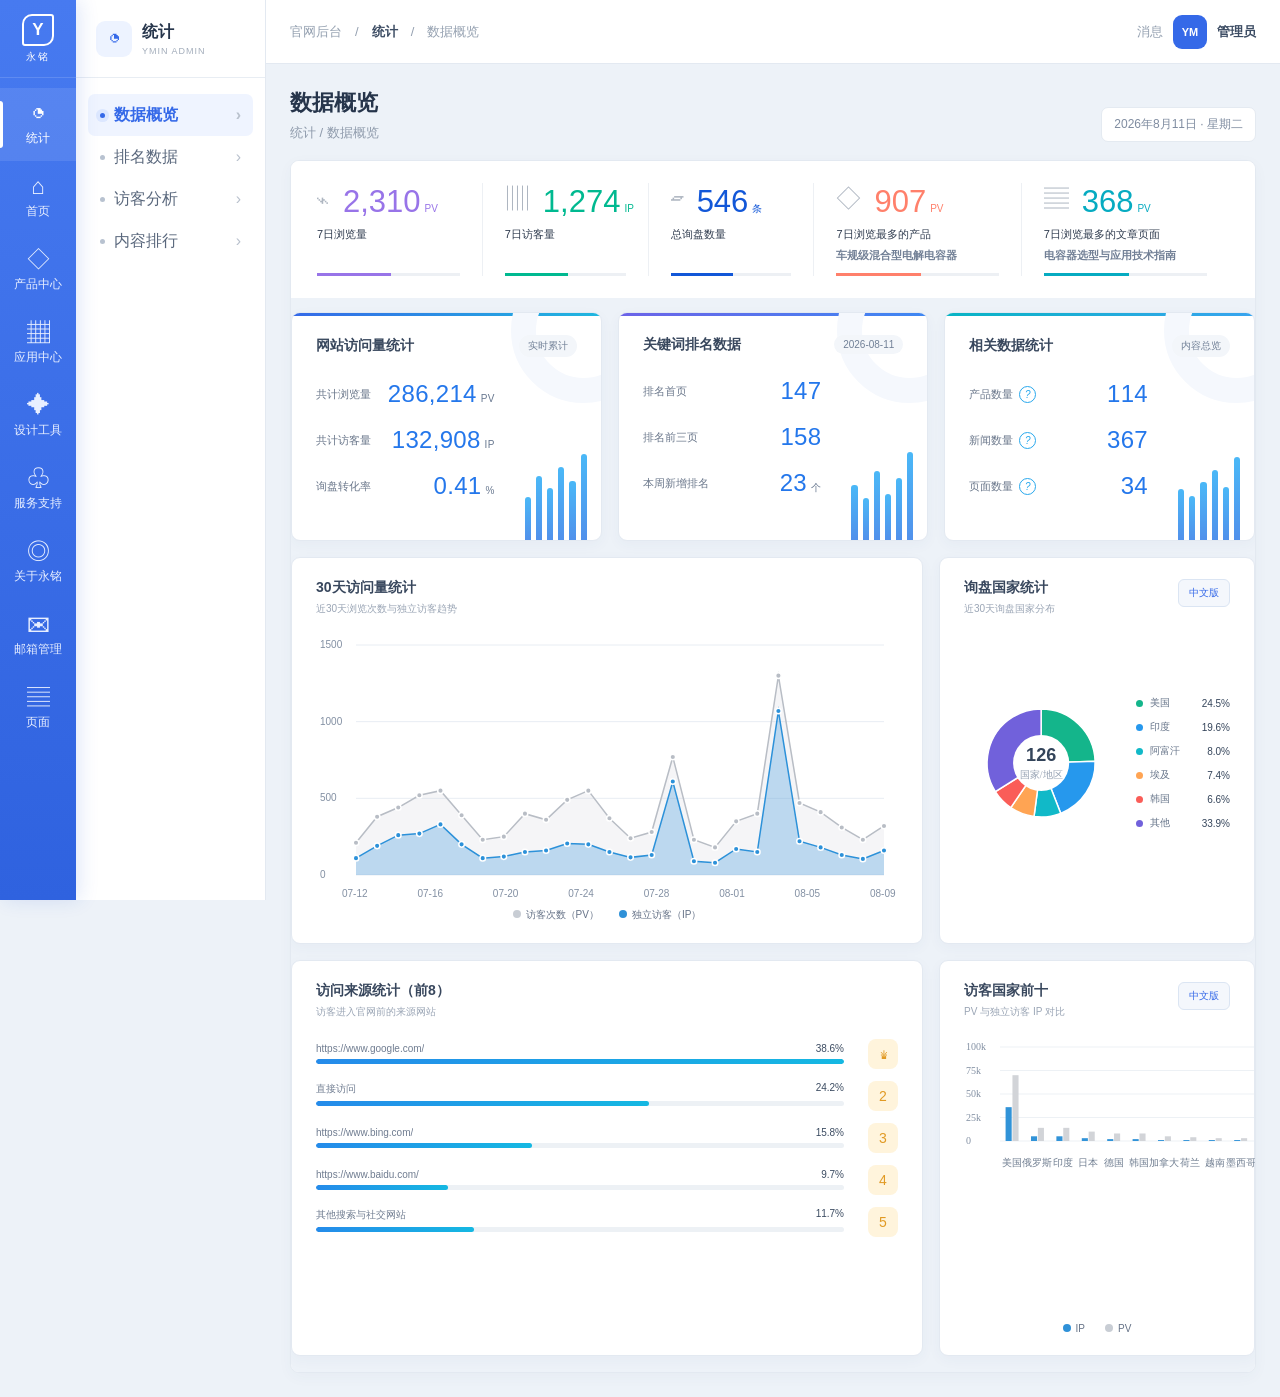
==== commit 8bd16b18: "feat: expand product and page management" ====
--- a/index.html
+++ b/index.html
@@ -5,7 +5,7 @@
   <meta name="viewport" content="width=device-width, initial-scale=1.0" />
   <title>永铭官网管理后台</title>
   <style>
-    *{box-sizing:border-box}body{margin:0;font-family:"Microsoft YaHei","PingFang SC",Arial,sans-serif;color:#26354b;background:#edf2f8}button{font:inherit;cursor:pointer}.app{min-height:100vh;display:grid;grid-template-columns:76px 190px 1fr}.primary{position:fixed;inset:0 auto 0 0;width:76px;background:linear-gradient(180deg,#477af0,#2f62df);color:#fff;z-index:3;box-shadow:4px 0 18px #1c4fcf22}.logo{height:78px;display:flex;flex-direction:column;align-items:center;justify-content:center;border-bottom:1px solid #ffffff24}.logo b{width:32px;height:32px;display:grid;place-items:center;border:2px solid #fff;border-radius:10px 3px;font-size:17px}.logo span{font-size:10px;letter-spacing:2px;margin-top:4px}.primary nav{padding-top:10px}.primary button{position:relative;width:100%;height:73px;border:0;background:transparent;color:#e8efff;display:flex;flex-direction:column;align-items:center;justify-content:center;gap:5px}.primary button::before{content:"";position:absolute;left:0;top:13px;bottom:13px;width:3px;border-radius:0 4px 4px 0;background:#fff;opacity:0}.primary button.active{background:#ffffff18;color:#fff}.primary button.active::before{opacity:1}.primary button i{font-style:normal;font-size:23px;line-height:1}.primary button span{font-size:12px;white-space:nowrap}.secondary{position:fixed;inset:0 auto 0 76px;width:190px;background:#fff;border-right:1px solid #e3e9f1;z-index:2}.module-title{height:78px;padding:0 20px;display:flex;align-items:center;gap:10px;border-bottom:1px solid #e8edf3}.module-title i{width:36px;height:36px;display:grid;place-items:center;font-style:normal;font-size:20px;color:#3569e8;background:#edf3ff;border-radius:9px}.module-title strong{font-size:16px}.module-title small{display:block;margin-top:3px;color:#a2acba;font-size:9px;letter-spacing:1px}.secondary nav{padding:16px 12px}.secondary button{height:42px;width:100%;padding:0 12px;display:flex;align-items:center;gap:9px;border:0;border-radius:7px;background:transparent;color:#59677c;text-align:left}.secondary button i{width:5px;height:5px;border-radius:50%;background:#b8c2d0}.secondary button em{margin-left:auto;font-style:normal;color:#b9c1cd}.secondary button.active{color:#3569e8;background:#eff4ff;font-weight:600}.secondary button.active i{background:#3569e8;box-shadow:0 0 0 4px #dce7ff}.main{grid-column:3;min-width:0}.topbar{height:64px;background:#fff;border-bottom:1px solid #e3e9f1;display:flex;align-items:center;justify-content:space-between;padding:0 24px;color:#94a0b0;font-size:13px}.topbar b{color:#3d4d64}.user{display:flex;align-items:center;gap:10px}.avatar{width:34px;height:34px;border-radius:9px;display:grid;place-items:center;color:#fff;background:#3569e8;font-size:11px;font-weight:700}.content{padding:24px}.heading{display:flex;justify-content:space-between;align-items:flex-end;margin-bottom:18px}.heading h1{font-size:22px;margin:0 0 6px}.heading p{font-size:13px;color:#8e9aab;margin:0}.date{font-size:12px;color:#7f8ca0;background:#fff;border:1px solid #e4eaf1;padding:8px 12px;border-radius:7px}.panel{min-height:480px;background:#fff;border:1px solid #e3e9f1;border-radius:9px;box-shadow:0 4px 15px #31507b09;overflow:hidden}.hero{height:130px;padding:26px 30px;color:#fff;background:linear-gradient(120deg,#3268e5,#5b8df5);display:flex;align-items:center;justify-content:space-between}.hero small{opacity:.72}.hero h2{margin:6px 0;font-size:24px}.hero p{margin:0;opacity:.8;font-size:12px}.hero button{border:0;border-radius:7px;background:#fff;color:#3569e8;padding:10px 15px;font-size:12px;font-weight:600}.cards{display:grid;grid-template-columns:repeat(4,1fr);gap:14px;padding:18px;background:#f5f8fc}.card{height:92px;border:1px solid #e7ecf2;border-radius:8px;background:#fff;padding:17px 19px}.card span{font-size:11px;color:#8b97a9}.card b{display:block;margin-top:8px;font-size:23px;font-weight:500}.placeholder{padding:24px 30px}.placeholder h3{font-size:14px;margin:0 0 18px}.row{height:54px;border-top:1px solid #edf1f5;display:grid;grid-template-columns:2fr 1fr 1fr;align-items:center;font-size:12px;color:#69768a}.row strong{font-weight:500;color:#34445a}.badge{justify-self:start;color:#15966c;background:#e8f8f1;border-radius:20px;padding:4px 9px;font-size:10px}@media(max-width:850px){.app{display:block}.primary{width:64px}.secondary{left:64px;width:165px}.main{margin-left:229px}.primary button span{font-size:10px}.cards{grid-template-columns:1fr 1fr}}@media(max-width:620px){.secondary{display:none}.main{margin-left:64px}.content{padding:14px}.cards{grid-template-columns:1fr}.date{display:none}.hero{align-items:flex-start;flex-direction:column;height:auto;gap:16px}}
+    *{box-sizing:border-box}body{margin:0;font-family:"Microsoft YaHei","PingFang SC",Arial,sans-serif;color:#26354b;background:#edf2f8}button{font:inherit;cursor:pointer}.app{min-height:100vh;display:grid;grid-template-columns:76px 190px 1fr}.primary{position:fixed;inset:0 auto 0 0;width:76px;background:linear-gradient(180deg,#477af0,#2f62df);color:#fff;z-index:3;box-shadow:4px 0 18px #1c4fcf22}.logo{height:78px;display:flex;flex-direction:column;align-items:center;justify-content:center;border-bottom:1px solid #ffffff24}.logo b{width:32px;height:32px;display:grid;place-items:center;border:2px solid #fff;border-radius:10px 3px;font-size:17px}.logo span{font-size:10px;letter-spacing:2px;margin-top:4px}.primary nav{height:calc(100vh - 78px);padding-top:10px;overflow-y:auto;scrollbar-width:none}.primary nav::-webkit-scrollbar{display:none}.primary button{position:relative;width:100%;height:73px;border:0;background:transparent;color:#e8efff;display:flex;flex-direction:column;align-items:center;justify-content:center;gap:5px}.primary button::before{content:"";position:absolute;left:0;top:13px;bottom:13px;width:3px;border-radius:0 4px 4px 0;background:#fff;opacity:0}.primary button.active{background:#ffffff18;color:#fff}.primary button.active::before{opacity:1}.primary button i{font-style:normal;font-size:23px;line-height:1}.primary button span{font-size:12px;white-space:nowrap}.secondary{position:fixed;inset:0 auto 0 76px;width:190px;background:#fff;border-right:1px solid #e3e9f1;z-index:2}.module-title{height:78px;padding:0 20px;display:flex;align-items:center;gap:10px;border-bottom:1px solid #e8edf3}.module-title i{width:36px;height:36px;display:grid;place-items:center;font-style:normal;font-size:20px;color:#3569e8;background:#edf3ff;border-radius:9px}.module-title strong{font-size:16px}.module-title small{display:block;margin-top:3px;color:#a2acba;font-size:9px;letter-spacing:1px}.secondary nav{padding:16px 12px}.secondary button{height:42px;width:100%;padding:0 12px;display:flex;align-items:center;gap:9px;border:0;border-radius:7px;background:transparent;color:#59677c;text-align:left}.secondary button i{width:5px;height:5px;border-radius:50%;background:#b8c2d0}.secondary button em{margin-left:auto;font-style:normal;color:#b9c1cd}.secondary button.active{color:#3569e8;background:#eff4ff;font-weight:600}.secondary button.active i{background:#3569e8;box-shadow:0 0 0 4px #dce7ff}.main{grid-column:3;min-width:0}.topbar{height:64px;background:#fff;border-bottom:1px solid #e3e9f1;display:flex;align-items:center;justify-content:space-between;padding:0 24px;color:#94a0b0;font-size:13px}.topbar b{color:#3d4d64}.user{display:flex;align-items:center;gap:10px}.avatar{width:34px;height:34px;border-radius:9px;display:grid;place-items:center;color:#fff;background:#3569e8;font-size:11px;font-weight:700}.content{padding:24px}.heading{display:flex;justify-content:space-between;align-items:flex-end;margin-bottom:18px}.heading h1{font-size:22px;margin:0 0 6px}.heading p{font-size:13px;color:#8e9aab;margin:0}.date{font-size:12px;color:#7f8ca0;background:#fff;border:1px solid #e4eaf1;padding:8px 12px;border-radius:7px}.panel{min-height:480px;background:#fff;border:1px solid #e3e9f1;border-radius:9px;box-shadow:0 4px 15px #31507b09;overflow:hidden}.hero{height:130px;padding:26px 30px;color:#fff;background:linear-gradient(120deg,#3268e5,#5b8df5);display:flex;align-items:center;justify-content:space-between}.hero small{opacity:.72}.hero h2{margin:6px 0;font-size:24px}.hero p{margin:0;opacity:.8;font-size:12px}.hero button{border:0;border-radius:7px;background:#fff;color:#3569e8;padding:10px 15px;font-size:12px;font-weight:600}.cards{display:grid;grid-template-columns:repeat(4,1fr);gap:14px;padding:18px;background:#f5f8fc}.card{height:92px;border:1px solid #e7ecf2;border-radius:8px;background:#fff;padding:17px 19px}.card span{font-size:11px;color:#8b97a9}.card b{display:block;margin-top:8px;font-size:23px;font-weight:500}.placeholder{padding:24px 30px}.placeholder h3{font-size:14px;margin:0 0 18px}.row{height:54px;border-top:1px solid #edf1f5;display:grid;grid-template-columns:2fr 1fr 1fr;align-items:center;font-size:12px;color:#69768a}.row strong{font-weight:500;color:#34445a}.badge{justify-self:start;color:#15966c;background:#e8f8f1;border-radius:20px;padding:4px 9px;font-size:10px}@media(max-width:850px){.app{display:block}.primary{width:64px}.secondary{left:64px;width:165px}.main{margin-left:229px}.primary button span{font-size:10px}.cards{grid-template-columns:1fr 1fr}}@media(max-width:620px){.secondary{display:none}.main{margin-left:64px}.content{padding:14px}.cards{grid-template-columns:1fr}.date{display:none}.hero{align-items:flex-start;flex-direction:column;height:auto;gap:16px}}
     .overview-metrics{display:grid;grid-template-columns:1fr 1fr 1fr 1.25fr 1.25fr;padding:22px 26px;background:#fff;border-bottom:14px solid #edf2f8}.metric-item{--metric:#3569e8;position:relative;min-width:0;min-height:88px;padding:3px 22px 13px;border-right:1px solid #edf0f4}.metric-item:first-child{padding-left:0}.metric-item:last-child{border-right:0}.metric-top{display:flex;align-items:flex-start;gap:13px}.metric-symbol{color:#aeb6c1;font-size:25px;line-height:1}.metric-value{color:var(--metric);font-size:31px;font-weight:400;line-height:1}.metric-value small{font-size:10px;margin-left:4px}.metric-name{margin-top:10px;color:#303c4f;font-size:11px}.metric-hot{display:block;margin-top:6px;color:#728096;font-size:11px;white-space:nowrap;overflow:hidden;text-overflow:ellipsis}.metric-line{position:absolute;left:22px;right:22px;bottom:0;height:3px;background:#edf0f4}.metric-item:first-child .metric-line{left:0}.metric-line i{display:block;width:52%;height:100%;background:var(--metric)}
     @media(max-width:1100px){.overview-metrics{grid-template-columns:repeat(3,1fr)}.metric-item:nth-child(3){border-right:0}.metric-item:nth-child(n+4){margin-top:18px}}@media(max-width:850px){.overview-metrics{grid-template-columns:1fr 1fr}.metric-item:nth-child(2n){border-right:0}.metric-item:nth-child(n+3){margin-top:18px}}@media(max-width:620px){.overview-metrics{grid-template-columns:1fr}.metric-item{border-right:0;margin-top:14px!important;padding-left:0}.metric-item:first-child{margin-top:0!important}.metric-line{left:0}}
     .overview-cards{display:grid;grid-template-columns:repeat(3,1fr);gap:16px;padding:0 0 16px;background:#edf2f8}.overview-card{position:relative;min-height:220px;padding:22px 24px;background:#fff;border:1px solid #e3e9f1;border-radius:9px;overflow:hidden;box-shadow:0 4px 14px #31507b0a;transition:transform .2s ease,box-shadow .2s ease}.overview-card:hover{transform:translateY(-2px);box-shadow:0 9px 24px #31507b16}.overview-card::before{content:"";position:absolute;left:0;top:0;width:100%;height:3px;background:linear-gradient(90deg,#3569e8,#20b7df)}.overview-card-head{position:relative;z-index:3;display:flex;justify-content:space-between;align-items:center;margin-bottom:23px}.overview-card-head h3{margin:0;font-size:14px;font-weight:600;color:#38475d}.overview-card-head span{position:relative;z-index:3;font-size:10px;color:#718097;background:#f3f6fa;border-radius:20px;padding:4px 9px;white-space:nowrap}.overview-stat-list{position:relative;z-index:2;padding-right:82px}.overview-stat{display:flex;align-items:center;justify-content:space-between;gap:12px;margin:18px 0;color:#69768a;font-size:11px}.overview-stat strong{flex-shrink:0;color:#2477eb;font-size:24px;font-weight:400;letter-spacing:.3px;white-space:nowrap}.overview-stat strong small{font-size:10px;color:#67778f;margin-left:4px}.help-dot{display:inline-grid;place-items:center;width:17px;height:17px;margin-left:6px;border:1px solid #28a8ed;border-radius:50%;color:#28a8ed;font-size:10px}.spark-bars{position:absolute;z-index:1;right:14px;bottom:0;height:94px;width:62px;display:flex;align-items:flex-end;gap:5px;opacity:.82}.spark-bars i{flex:1;min-width:4px;background:linear-gradient(180deg,#23a9f6,#2b79e7);border-radius:3px 3px 0 0}.card-orbit{position:absolute;z-index:0;right:-55px;top:-55px;width:145px;height:145px;border:25px solid #f5f8fd;border-radius:50%}.overview-card:nth-child(2)::before{background:linear-gradient(90deg,#6c63e8,#3e87f2)}.overview-card:nth-child(3)::before{background:linear-gradient(90deg,#08b4c4,#38a4ef)}
@@ -18,6 +18,7 @@
     .ranking-table-section{padding:0 18px 18px;background:#edf2f8}.ranking-table-card{background:#fff;border:1px solid #e2e8f0;border-radius:8px;overflow:hidden;box-shadow:0 4px 14px #31507b0a}.ranking-toolbar{min-height:54px;padding:0 18px;display:flex;align-items:center;background:linear-gradient(90deg,#258ce9,#35a8ef);color:#fff}.ranking-tabs{display:flex;align-items:center;gap:7px;font-size:11px;font-weight:600}.ranking-tabs span{padding:7px 10px;border-radius:5px;opacity:.76;cursor:pointer;transition:.18s ease}.ranking-tabs span:hover{opacity:1;background:#ffffff16}.ranking-tabs span.active{opacity:1;background:#fff;color:#258ce9;box-shadow:0 3px 9px #126cc42a}.ranking-title{position:absolute;left:50%;transform:translateX(-50%);font-size:13px;font-weight:600}.ranking-actions{margin-left:auto;display:flex;align-items:center;gap:9px}.ranking-actions span{font-size:10px;opacity:.85}.rank-search{height:31px;display:flex;border-radius:5px;overflow:hidden;background:#fff}.rank-search input{width:190px;border:0;outline:0;padding:0 10px;color:#425168;font-size:10px}.rank-search button{width:34px;border:0;color:#fff;background:#e64f54}.rank-sort-note{padding:9px 18px;color:#708096;background:#f7faff;border-bottom:1px solid #e7edf4;font-size:10px}.ranking-table-wrap{overflow-x:auto}.ranking-table{width:100%;min-width:1050px;border-collapse:collapse}.ranking-table th{height:46px;padding:0 13px;text-align:center;color:#405168;background:#fafbfd;border-right:1px solid #e4e9ef;font-size:11px}.ranking-table th:first-child,.ranking-table th:nth-child(2){text-align:left}.ranking-table td{height:51px;padding:0 13px;text-align:center;color:#536279;border-top:1px solid #e7ebf0;border-right:1px solid #e7ebf0;font-size:10px}.ranking-table td:first-child{text-align:left;color:#f04463;font-size:11px}.ranking-table td:nth-child(2){text-align:left;color:#77869a}.ranking-table tbody tr:nth-child(even){background:#fbfcfd}.ranking-table tbody tr:hover{background:#f1f7ff}.search-mark{margin-right:8px;color:#f04463;font-size:15px}.rank-number{display:inline-grid;place-items:center;min-width:23px;height:23px;padding:0 5px;border:1px solid #ff5570;border-radius:50%;color:#f23e5f;background:#fff;font-size:10px}.rank-number.top{color:#fff;background:#ff4d67;border-color:#ff4d67;box-shadow:0 3px 8px #ff4d6738}.rank-number.mid{border-color:#f39a28;color:#df8417}.rank-up{margin-left:4px;color:#16a86c;font-size:9px}.ranking-empty{display:none;padding:36px;text-align:center;color:#96a2b2;font-size:12px}@media(max-width:850px){.ranking-title{display:none}.ranking-tabs{display:none}.rank-search input{width:150px}}
     .banner-manager{padding:18px;background:#edf2f8}.banner-panel{background:#fff;border:1px solid #e2e8f0;border-radius:10px;padding:22px;box-shadow:0 4px 14px #31507b0a}.banner-manager-head{display:flex;align-items:flex-start;justify-content:space-between;gap:18px;margin-bottom:18px}.banner-manager-head h3{margin:0 0 6px;font-size:17px;color:#34445a}.banner-manager-head p{margin:0;color:#8995a7;font-size:11px}.banner-manager-actions{display:flex;gap:9px}.banner-btn{height:36px;padding:0 14px;border:1px solid #dbe4f0;border-radius:7px;background:#fff;color:#526176;font-size:11px}.banner-btn.primary{border-color:#3569e8;color:#fff;background:#3569e8}.banner-btn:disabled{opacity:.45;cursor:not-allowed}.banner-tip{display:flex;align-items:center;gap:10px;margin-bottom:18px;padding:11px 14px;border-radius:7px;color:#55708e;background:#f2f7ff;font-size:10px}.banner-tip i{width:20px;height:20px;display:grid;place-items:center;border-radius:50%;color:#fff;background:#5a86ee;font-style:normal}.banner-list{display:flex;flex-direction:column;gap:16px}.banner-item{display:grid;grid-template-columns:300px minmax(0,1fr);gap:20px;padding:17px;border:1px solid #e4eaf1;border-radius:9px;background:#fbfcfe;position:relative}.banner-item.dragging{opacity:.55}.banner-preview{height:164px;border-radius:8px;overflow:hidden;position:relative;background:linear-gradient(135deg,#dce8ff,#edf4ff);border:1px dashed #bfcce0}.banner-preview img{width:100%;height:100%;display:block;object-fit:cover}.banner-placeholder{height:100%;display:flex;flex-direction:column;align-items:center;justify-content:center;color:#8391a4}.banner-placeholder b{font-size:28px;font-weight:400;color:#6f91dc}.banner-placeholder span{margin-top:7px;font-size:11px}.banner-upload{position:absolute;left:0;right:0;bottom:0;height:38px;display:flex;align-items:center;justify-content:center;color:#fff;background:#1e2d43b5;font-size:10px;cursor:pointer}.banner-upload input{display:none}.banner-index{position:absolute;left:10px;top:10px;z-index:2;padding:4px 8px;border-radius:15px;color:#fff;background:#3569e8;font-size:10px}.banner-fields{display:flex;flex-direction:column;gap:13px}.banner-field label{display:block;margin-bottom:6px;color:#506076;font-size:11px;font-weight:600}.banner-field input,.banner-field textarea{width:100%;border:1px solid #dfe6ef;border-radius:7px;outline:0;background:#fff;color:#35455b;padding:10px 11px;font-size:11px;transition:.18s ease}.banner-field textarea{height:64px;resize:vertical;line-height:1.55}.banner-field input:focus,.banner-field textarea:focus{border-color:#5686ef;box-shadow:0 0 0 3px #5686ef18}.banner-field small{display:block;margin-top:5px;text-align:right;color:#a0aaba;font-size:9px}.banner-row-actions{display:flex;align-items:center;gap:8px;margin-top:auto}.banner-row-actions button{height:30px;padding:0 10px;border:1px solid #dfe6ee;border-radius:6px;background:#fff;color:#647287;font-size:10px}.banner-row-actions button.danger{margin-left:auto;color:#e65861;border-color:#f0d6d8}.banner-row-actions button:disabled{opacity:.35;cursor:not-allowed}.banner-status{margin-left:3px;color:#16a16e;font-size:10px}.banner-message{display:none;margin-top:14px;padding:10px 13px;border-radius:7px;font-size:10px}.banner-message.show{display:block}.banner-message.success{color:#16835d;background:#eaf8f2}.banner-message.error{color:#d54c55;background:#fff0f1}@media(max-width:850px){.banner-item{grid-template-columns:1fr}.banner-preview{height:210px}.banner-manager-head{flex-direction:column}.banner-manager-actions{width:100%}.banner-manager-actions .banner-btn{flex:1}}@media(max-width:560px){.banner-manager{padding:10px}.banner-panel{padding:14px}.banner-preview{height:160px}}
     .banner-manager .banner-btn.primary{position:static;inset:auto;width:auto;height:36px;display:inline-block;border:1px solid #3569e8;border-radius:7px;color:#fff;background:#3569e8;box-shadow:none}
+    .banner-feature-panel{margin-top:1px;padding:13px 14px;border:1px solid #e1e8f2;border-radius:8px;background:#f7f9fd}.banner-feature-title{display:flex;align-items:center;justify-content:space-between;gap:12px;margin-bottom:10px}.banner-feature-title b{color:#33445a;font-size:11px}.banner-feature-title span{color:#8a98ab;font-size:9px}.banner-feature-grid{display:grid;grid-template-columns:repeat(2,minmax(0,1fr));gap:8px}.banner-feature-item{min-height:48px;display:grid;grid-template-columns:minmax(0,1fr) auto;grid-template-rows:auto auto;align-items:center;column-gap:10px;padding:9px 10px;border:1px solid #dfe7f2;border-radius:7px;background:#fff;cursor:pointer;transition:.18s ease}.banner-feature-item:hover{border-color:#b8caf0;box-shadow:0 3px 10px #31507b0c}.banner-feature-copy{min-width:0;grid-row:1/3}.banner-feature-copy b{display:block;color:#3b4c62;font-size:10px}.banner-feature-copy small{display:block;margin-top:4px;color:#96a2b3;font-size:8px;white-space:nowrap;overflow:hidden;text-overflow:ellipsis}.banner-feature-switch{position:relative;width:34px;height:19px;grid-column:2;grid-row:1}.banner-feature-switch input{position:absolute;opacity:0;pointer-events:none}.banner-feature-switch i{display:block;width:34px;height:19px;border-radius:20px;background:#cbd4e0;transition:.2s ease}.banner-feature-switch i:after{content:'';position:absolute;left:3px;top:3px;width:13px;height:13px;border-radius:50%;background:#fff;box-shadow:0 1px 3px #2b3c5528;transition:.2s ease}.banner-feature-switch input:checked+i{background:#3569e8}.banner-feature-switch input:checked+i:after{transform:translateX(15px)}.banner-feature-state{grid-column:2;grid-row:2;color:#98a4b5;font-size:8px;font-style:normal;text-align:center}.banner-feature-item.is-on .banner-feature-state{color:#3569e8}.banner-feature-item.is-off{background:#fafbfc}.banner-feature-item.is-off .banner-feature-copy{opacity:.58}@media(max-width:1050px){.banner-feature-grid{grid-template-columns:1fr}}@media(max-width:560px){.banner-feature-title{align-items:flex-start;flex-direction:column}.banner-feature-grid{grid-template-columns:1fr}}
     .core-data-editor{margin-top:18px;background:#fff;border:1px solid #e2e8f0;border-radius:10px;padding:22px;box-shadow:0 4px 14px #31507b0a}.core-data-head{display:flex;align-items:flex-start;justify-content:space-between;gap:18px;margin-bottom:18px}.core-data-head h3{margin:0 0 6px;font-size:17px;color:#34445a}.core-data-head p{margin:0;color:#8995a7;font-size:11px}.core-data-preview{position:relative;padding:24px 16px 16px;background:linear-gradient(120deg,#061c36,#0b3158);border-radius:9px 9px 0 0;overflow:hidden}.core-data-grid{position:relative;display:grid;grid-template-columns:repeat(4,1fr);gap:12px}.core-data-card{min-height:154px;padding:16px 16px 14px;background:#fff;border:1px solid #d9e1ec;box-shadow:0 -3px 0 #123862;position:relative}.core-data-card::before{content:"";position:absolute;left:0;top:-3px;width:42px;height:3px;background:#fff}.core-data-card-index{position:absolute;right:11px;top:9px;color:#9aa8ba;font-size:9px}.core-input-group{margin-top:3px}.core-input-group+.core-input-group{margin-top:11px}.core-input-group label{display:block;margin-bottom:5px;color:#8b98aa;font-size:9px}.core-data-card input{width:100%;height:38px;padding:6px 9px;border:1px solid #dce4ee;border-radius:6px;outline:0;background:#f9fbfd;color:#18345a;transition:.18s ease}.core-data-card input:hover{border-color:#b9c9dd}.core-data-card input:focus{border-color:#4c7fe9;background:#fff;box-shadow:0 0 0 3px #4c7fe917}.core-data-number{font-size:24px;font-weight:700;line-height:1}.core-data-text{font-size:11px;color:#657994!important}.core-data-editor-note{padding:11px 15px;border:1px solid #e0e7ef;border-top:0;border-radius:0 0 9px 9px;background:#f8fafc;color:#8794a7;font-size:10px}.core-data-message{display:none;margin-top:12px;padding:10px 13px;border-radius:7px;font-size:10px}.core-data-message.show{display:block}.core-data-message.success{color:#16835d;background:#eaf8f2}.core-data-message.error{color:#d54c55;background:#fff0f1}@media(max-width:900px){.core-data-grid{grid-template-columns:1fr 1fr}.core-data-head{flex-direction:column}}@media(max-width:520px){.core-data-grid{grid-template-columns:1fr}}
     .product-manager{padding:18px;background:#edf2f8}.product-panel{background:#fff;border:1px solid #e2e8f0;border-radius:10px;padding:22px;box-shadow:0 4px 14px #31507b0a}.product-manager-head{display:flex;align-items:flex-start;justify-content:space-between;gap:18px;margin-bottom:18px}.product-manager-head h3{margin:0 0 6px;font-size:17px;color:#34445a}.product-manager-head p{margin:0;color:#8995a7;font-size:11px}.product-tip{display:flex;align-items:center;gap:10px;margin-bottom:18px;padding:11px 14px;border-radius:7px;color:#55708e;background:#f2f7ff;font-size:10px}.product-tip i{width:20px;height:20px;display:grid;place-items:center;border-radius:50%;color:#fff;background:#5a86ee;font-style:normal}.product-grid{display:grid;grid-template-columns:repeat(4,minmax(0,1fr));gap:16px}.product-edit-card{min-width:0;border:1px solid #dde5ef;border-radius:9px;background:#fbfcfe;overflow:hidden;transition:.2s ease}.product-edit-card:hover{transform:translateY(-2px);box-shadow:0 8px 22px #31507b14}.product-image-box{height:170px;position:relative;display:flex;align-items:center;justify-content:center;background:#f2f6fb;border-bottom:1px solid #e3e9f1}.product-image-box img{width:100%;height:100%;object-fit:contain;padding:8px}.product-image-placeholder{text-align:center;color:#8795a8;font-size:10px}.product-image-placeholder b{display:block;margin-bottom:7px;color:#6d91df;font-size:28px;font-weight:400}.product-order{position:absolute;left:9px;top:9px;z-index:2;width:25px;height:25px;display:grid;place-items:center;border-radius:50%;color:#fff;background:#3569e8;font-size:10px}.product-image-upload{position:absolute;left:0;right:0;bottom:0;height:35px;display:flex;align-items:center;justify-content:center;color:#fff;background:#10243db8;font-size:10px;cursor:pointer}.product-image-upload input{display:none}.product-edit-body{padding:14px}.product-edit-body label{display:block;margin-bottom:6px;color:#657389;font-size:10px}.product-edit-body input{width:100%;height:39px;padding:0 10px;border:1px solid #dce4ee;border-radius:6px;outline:0;background:#fff;color:#2e4058;font-size:11px}.product-edit-body input:focus{border-color:#4e80eb;box-shadow:0 0 0 3px #4e80eb18}.product-file-name{height:20px;margin-top:7px;color:#16966c;font-size:9px;white-space:nowrap;overflow:hidden;text-overflow:ellipsis}.product-preview-title{min-height:45px;margin:10px -14px -14px;padding:12px 14px;color:#fff;background:#09223a;font-size:11px;font-weight:600;line-height:1.45}.product-message{display:none;margin-top:14px;padding:10px 13px;border-radius:7px;font-size:10px}.product-message.show{display:block}.product-message.success{color:#16835d;background:#eaf8f2}.product-message.error{color:#d54c55;background:#fff0f1}@media(max-width:1200px){.product-grid{grid-template-columns:repeat(3,1fr)}}@media(max-width:850px){.product-grid{grid-template-columns:repeat(2,1fr)}.product-manager-head{flex-direction:column}}@media(max-width:520px){.product-grid{grid-template-columns:1fr}.product-manager{padding:10px}.product-panel{padding:14px}}
     .product-manager-head{justify-content:flex-end}.product-save-btn{position:static!important;inset:auto!important;width:auto!important;height:36px!important;display:inline-block!important;padding:0 16px!important;border:1px solid #3569e8!important;border-radius:7px!important;color:#fff!important;background:#3569e8!important;box-shadow:none!important;font-size:11px!important}.product-save-btn:hover{background:#285bd6!important}.product-save-btn:disabled{opacity:.55;cursor:not-allowed}
@@ -34,9 +35,10 @@
     .publish-manager{padding:18px;background:#edf2f8}.publish-panel{background:#fff;border:1px solid #e2e8f0;border-radius:10px;padding:22px;box-shadow:0 4px 14px #31507b0a}.publish-head{display:flex;align-items:center;justify-content:space-between;gap:15px;margin-bottom:16px}.publish-head h3{margin:0 0 5px;color:#34445a;font-size:17px}.publish-head p{margin:0;color:#8c98a9;font-size:10px}.publish-count{color:#68778b;font-size:10px}.publish-count b{color:#274f84;font-size:14px}.publish-table-wrap{overflow:auto;border:1px solid #dfe6ee;border-radius:8px;max-height:590px}.publish-table{width:100%;min-width:2200px;border-collapse:collapse}.publish-table th{position:sticky;top:0;z-index:2;height:50px;padding:0 10px;text-align:center;color:#fff;background:#1d3d69;border-right:1px solid #ffffff18;font-size:9px;line-height:1.25;white-space:nowrap}.publish-table th:first-child{left:0;z-index:4}.publish-table td{height:72px;padding:9px 10px;text-align:center;color:#425269;background:#fff;border-top:1px solid #e5eaf0;border-right:1px solid #edf0f4;font-size:9px;white-space:nowrap}.publish-table tbody tr:nth-child(even) td{background:#f9fbfd}.publish-table tbody tr:hover td{background:#f0f6ff}.publish-table td:first-child{position:sticky;left:0;z-index:1}.publish-product-img{width:52px;height:52px;object-fit:contain;padding:3px;border:1px solid #d9e2ed;background:#f4f7fa}.publish-img-placeholder{width:52px;height:52px;display:grid;place-items:center;border:1px dashed #b8c6d8;color:#91a0b2;background:#f5f8fb}.audit-badge,.lifecycle-badge{display:inline-block;padding:5px 9px;border-radius:20px;font-size:8px}.audit-badge.approved{color:#13855f;background:#e6f8f0}.audit-badge.pending{color:#d18818;background:#fff3dd}.audit-badge.rejected{color:#d94b55;background:#ffecee}.lifecycle-badge{color:#168758;background:#e6faee;border:1px solid #9fe0bb}.publish-model{color:#173d70;font-weight:700}.publish-link{color:#2e72dc;text-decoration:none;font-weight:600}.publish-link.missing{color:#a6b0bd;font-weight:400}.publish-toolbar{display:flex;gap:8px}.publish-toolbar button{height:34px;padding:0 12px;border:1px solid #dbe3ec;border-radius:6px;color:#59687c;background:#fff;font-size:10px}.publish-toolbar button.active{color:#fff;background:#3569e8;border-color:#3569e8}
     .publish-check-col{width:48px;min-width:48px}.publish-table th:first-child,.publish-table td:first-child{position:sticky;left:0;z-index:3}.publish-table th:nth-child(2){position:sticky;left:48px;z-index:3}.publish-table td:nth-child(2){position:sticky;left:48px;z-index:2}.publish-table input[type="checkbox"]{width:16px;height:16px;accent-color:#3569e8;cursor:pointer}.publish-submit-btn{color:#fff!important;background:#19a876!important;border-color:#19a876!important;font-weight:600}.publish-submit-btn span{display:inline-grid;place-items:center;min-width:17px;height:17px;margin-left:4px;padding:0 4px;border-radius:10px;background:#ffffff30;font-size:8px}.publish-message{display:none;margin-top:12px;padding:10px 13px;border-radius:7px;font-size:10px}.publish-message.show{display:block}.publish-message.success{color:#16835d;background:#eaf8f2}.publish-message.error{color:#d54c55;background:#fff0f1}
     .publish-footer{min-height:58px;padding:12px 14px;display:flex;align-items:center;justify-content:space-between;gap:16px;border:1px solid #e0e6ee;border-top:0;border-radius:0 0 8px 8px;background:#fff}.publish-pagination{display:flex;align-items:center;gap:7px}.publish-pagination label{display:flex;align-items:center;gap:6px;color:#7a8799;font-size:9px}.publish-pagination select{height:30px;border:1px solid #dce3ec;border-radius:5px;color:#56657a;background:#fff;font-size:9px}.publish-pagination button{min-width:30px;height:30px;border:1px solid #dce3ec;border-radius:5px;color:#607087;background:#fff;font-size:10px}.publish-pagination button:hover:not(:disabled){color:#fff;background:#3569e8;border-color:#3569e8}.publish-pagination button.active{color:#fff;background:#3569e8;border-color:#3569e8}.publish-pagination button:disabled{opacity:.4;cursor:not-allowed}.publish-pagination #publishPageNumbers{display:flex;gap:5px}@media(max-width:650px){.publish-footer{align-items:flex-start;flex-direction:column}}
-    .detail-manager{padding:18px;background:#edf2f8}.detail-panel{background:#fff;border:1px solid #e2e8f0;border-radius:10px;padding:22px;box-shadow:0 4px 14px #31507b0a}.detail-head{display:flex;align-items:flex-start;justify-content:space-between;gap:15px;margin-bottom:18px}.detail-head h3{margin:0 0 5px;color:#34445a;font-size:17px}.detail-head p{margin:0;color:#8c98a9;font-size:10px}.detail-table-wrap{overflow-x:auto;border:1px solid #e0e7ef;border-radius:8px}.detail-table{width:100%;min-width:900px;border-collapse:collapse}.detail-table th{height:48px;padding:0 14px;text-align:left;color:#fff;background:#1d3d69;border-right:1px solid #ffffff18;font-size:10px}.detail-table td{padding:12px 14px;border-top:1px solid #e5eaf1;border-right:1px solid #e9edf2;background:#fff;vertical-align:middle}.detail-table tbody tr:nth-child(even) td{background:#fafcfe}.detail-table input{width:100%;height:38px;padding:0 10px;border:1px solid #dce4ee;border-radius:6px;outline:0;color:#304158;background:#fff;font-size:10px}.detail-table input:focus{border-color:#4e80eb;box-shadow:0 0 0 3px #4e80eb16}.detail-series{font-weight:700;color:#24436b}.detail-image-upload{width:150px;height:92px;position:relative;display:flex;align-items:center;justify-content:center;border:1px dashed #b8c6d8;border-radius:7px;background:#f1f5fa;overflow:hidden}.detail-image-upload img{width:100%;height:100%;object-fit:contain;padding:5px}.detail-image-upload span{color:#8594a7;font-size:9px;text-align:center}.detail-image-upload label{position:absolute;inset:0;display:flex;align-items:flex-end;justify-content:center;padding-bottom:4px;color:#fff;background:linear-gradient(transparent 45%,#10243dc4);font-size:8px;cursor:pointer;opacity:0}.detail-image-upload:hover label{opacity:1}.detail-image-upload input{display:none}.detail-message{display:none;margin-top:13px;padding:10px 13px;border-radius:7px;font-size:10px}.detail-message.show{display:block}.detail-message.success{color:#16835d;background:#eaf8f2}.detail-message.error{color:#d54c55;background:#fff0f1}
-    .cross-modal{position:fixed;inset:0;z-index:110;display:none;align-items:center;justify-content:center;padding:20px;background:#15243b99;backdrop-filter:blur(2px)}.cross-modal.show{display:flex}.cross-dialog{width:min(650px,100%);max-height:90vh;overflow-y:auto;background:#fff;border-radius:12px;box-shadow:0 22px 60px #10203942}.cross-form{display:grid;grid-template-columns:1fr 1fr;gap:15px;padding:20px 22px}.cross-reference-box{min-width:360px;padding:10px;border:1px solid #e0e7ef;border-radius:7px;background:#f8fafc}.cross-reference-head{display:flex;align-items:center;justify-content:space-between;gap:9px;margin-bottom:8px}.cross-reference-head span{color:#738196;font-size:9px}.cross-add-btn{height:28px;padding:0 10px;border:1px solid #3569e8;border-radius:5px;color:#3569e8;background:#fff;font-size:9px}.cross-cards{display:flex;flex-direction:column;gap:7px}.cross-card{display:grid;grid-template-columns:48px minmax(95px,1fr) 1fr 25px;gap:8px;align-items:center;padding:7px;border:1px solid #e0e7ef;border-radius:6px;background:#fff}.cross-card img{width:48px;height:48px;object-fit:contain;background:#f3f6fa}.cross-card strong{display:block;color:#34465d;font-size:9px}.cross-card small{display:block;margin-top:3px;color:#8a96a7;font-size:8px}.cross-card-data{display:grid;grid-template-columns:1fr 1fr;gap:3px 8px;color:#657489;font-size:8px}.cross-delete{width:24px;height:24px;border:1px solid #f0d4d7;border-radius:5px;color:#df4f59;background:#fff}.cross-empty{padding:16px;text-align:center;color:#9ba6b5;font-size:9px}@media(max-width:650px){.cross-form{grid-template-columns:1fr}.cross-reference-box{min-width:280px}.cross-card{grid-template-columns:48px 1fr 25px}.cross-card-data{grid-column:1/-1}}
+    .detail-manager{padding:18px;background:#edf2f8}.detail-panel{background:#fff;border:1px solid #e2e8f0;border-radius:10px;padding:22px;box-shadow:0 4px 14px #31507b0a}.detail-head{display:flex;align-items:flex-start;justify-content:space-between;gap:15px;margin-bottom:18px}.detail-head h3{margin:0 0 5px;color:#34445a;font-size:17px}.detail-head p{margin:0;color:#8c98a9;font-size:10px}.detail-table-wrap{overflow-x:auto;border:1px solid #e0e7ef;border-radius:8px}.detail-table{width:100%;min-width:900px;border-collapse:collapse}.detail-table th{height:48px;padding:0 14px;text-align:left;color:#fff;background:#1d3d69;border-right:1px solid #ffffff18;font-size:10px}.detail-table td{padding:12px 14px;border-top:1px solid #e5eaf1;border-right:1px solid #e9edf2;background:#fff;vertical-align:middle}.detail-table tbody tr:nth-child(even) td{background:#fafcfe}.detail-table input{width:100%;height:38px;padding:0 10px;border:1px solid #dce4ee;border-radius:6px;outline:0;color:#304158;background:#fff;font-size:10px}.detail-table input:focus{border-color:#4e80eb;box-shadow:0 0 0 3px #4e80eb16}.detail-series{font-weight:700;color:#24436b}.detail-store-box{min-width:180px;min-height:92px;display:flex;flex-direction:column;gap:7px;justify-content:center;padding:10px;border:1px solid #dce5ef;border-radius:7px;background:#f8fafc}.detail-store-item{display:flex;align-items:center;gap:8px;padding:9px 11px;border:1px solid #d7e3f2;border-radius:6px;color:#315b95;background:#fff;font-size:10px;font-weight:600}.detail-store-item:before{content:'◆';color:#3569e8;font-size:7px}.detail-store-empty{color:#98a4b3;font-size:9px;text-align:center}.detail-image-upload{width:150px;height:92px;position:relative;display:flex;align-items:center;justify-content:center;border:1px dashed #b8c6d8;border-radius:7px;background:#f1f5fa;overflow:hidden}.detail-image-upload img{width:100%;height:100%;object-fit:contain;padding:5px}.detail-image-upload span{color:#8594a7;font-size:9px;text-align:center}.detail-image-upload label{position:absolute;inset:0;display:flex;align-items:flex-end;justify-content:center;padding-bottom:4px;color:#fff;background:linear-gradient(transparent 45%,#10243dc4);font-size:8px;cursor:pointer;opacity:0}.detail-image-upload:hover label{opacity:1}.detail-image-upload input{display:none}.detail-message{display:none;margin-top:13px;padding:10px 13px;border-radius:7px;font-size:10px}.detail-message.show{display:block}.detail-message.success{color:#16835d;background:#eaf8f2}.detail-message.error{color:#d54c55;background:#fff0f1}
+    .cross-modal{position:fixed;inset:0;z-index:110;display:none;align-items:center;justify-content:center;padding:20px;background:#15243b99;backdrop-filter:blur(2px)}.cross-modal.show{display:flex}.cross-dialog{width:min(650px,100%);max-height:90vh;overflow-y:auto;background:#fff;border-radius:12px;box-shadow:0 22px 60px #10203942}.cross-form{display:grid;grid-template-columns:1fr 1fr;gap:15px;padding:20px 22px}.cross-reference-box{min-width:360px;padding:10px;border:1px solid #e0e7ef;border-radius:7px;background:#f8fafc}.cross-reference-head{display:flex;align-items:center;justify-content:space-between;gap:9px;margin-bottom:8px}.cross-reference-head span{color:#738196;font-size:9px}.cross-add-btn{height:28px;padding:0 10px;border:1px solid #3569e8;border-radius:5px;color:#3569e8;background:#fff;font-size:9px}.cross-cards{display:flex;flex-direction:column;gap:7px}.cross-card{display:grid;grid-template-columns:minmax(120px,.8fr) minmax(210px,1.4fr) 25px;gap:10px;align-items:center;padding:9px 10px;border:1px solid #e0e7ef;border-radius:6px;background:#fff}.cross-card strong{display:block;color:#34465d;font-size:9px}.cross-card small{display:block;margin-top:3px;color:#8a96a7;font-size:8px}.cross-card-data{display:grid;grid-template-columns:1fr 1fr;gap:5px 10px;color:#657489;font-size:8px}.cross-delete{width:24px;height:24px;border:1px solid #f0d4d7;border-radius:5px;color:#df4f59;background:#fff}.cross-empty{padding:16px;text-align:center;color:#9ba6b5;font-size:9px}@media(max-width:650px){.cross-form{grid-template-columns:1fr}.cross-reference-box{min-width:280px}.cross-card{grid-template-columns:1fr 25px}.cross-card-data{grid-column:1/-1}}
     .recommend-manager{padding:18px;background:#edf2f8}.recommend-panel{background:#fff;border:1px solid #e2e8f0;border-radius:10px;padding:22px;box-shadow:0 4px 14px #31507b0a}.recommend-head{display:flex;align-items:flex-start;justify-content:space-between;gap:16px;margin-bottom:18px}.recommend-head h3{margin:0 0 5px;color:#34445a;font-size:17px}.recommend-head p{margin:0;color:#8c98a9;font-size:10px}.recommend-head-actions{display:flex;align-items:center;gap:9px}.recommend-head-actions>span{padding:8px 11px;border-radius:7px;color:#68778b;background:#f3f6fa;font-size:10px}.recommend-head-actions b{color:#3569e8;font-size:14px}.recommend-add-btn{height:36px;padding:0 15px;border:1px solid #3569e8;border-radius:7px;color:#3569e8;background:#fff;font-size:11px}.recommend-add-btn:hover{color:#fff;background:#3569e8}.recommend-grid{display:grid;grid-template-columns:repeat(4,minmax(0,1fr));gap:15px}.recommend-card{border:1px solid #dfe6ef;border-radius:9px;overflow:hidden;background:#fbfcfe;transition:.2s ease}.recommend-card:hover{transform:translateY(-2px);box-shadow:0 8px 22px #31507b14}.recommend-card img{width:100%;height:155px;display:block;object-fit:cover;background:#eef3f8}.recommend-card-body{padding:13px}.recommend-card-body strong{display:block;color:#35465c;font-size:12px;white-space:nowrap;overflow:hidden;text-overflow:ellipsis}.recommend-card-body a{display:block;margin-top:7px;color:#3974ce;font-size:9px;white-space:nowrap;overflow:hidden;text-overflow:ellipsis;text-decoration:none}.recommend-card-actions{display:flex;justify-content:flex-end;margin-top:10px}.recommend-card-actions button{height:28px;padding:0 9px;border:1px solid #f0d4d7;border-radius:5px;color:#df4f59;background:#fff;font-size:9px}.recommend-empty{padding:50px;text-align:center;color:#98a4b4;background:#f8fafc;border:1px dashed #cbd5e2;border-radius:8px;font-size:11px}.recommend-message{display:none;margin-top:13px;padding:10px 13px;border-radius:7px;font-size:10px}.recommend-message.show{display:block}.recommend-message.success{color:#16835d;background:#eaf8f2}.recommend-message.error{color:#d54c55;background:#fff0f1}.recommend-modal{position:fixed;inset:0;z-index:120;display:none;align-items:center;justify-content:center;padding:20px;background:#15243b99;backdrop-filter:blur(2px)}.recommend-modal.show{display:flex}.recommend-dialog{width:min(560px,100%);background:#fff;border-radius:12px;box-shadow:0 22px 60px #10203942}.recommend-form{display:grid;grid-template-columns:1fr;gap:15px;padding:20px 22px}@media(max-width:1100px){.recommend-grid{grid-template-columns:repeat(3,1fr)}}@media(max-width:800px){.recommend-grid{grid-template-columns:repeat(2,1fr)}.recommend-head{flex-direction:column}}@media(max-width:520px){.recommend-grid{grid-template-columns:1fr}.recommend-head-actions{flex-wrap:wrap}}
+    .mall-matching-toolbar{display:flex;align-items:center;justify-content:space-between;gap:12px;margin:-2px 0 16px}.mall-matching-search{display:flex;align-items:stretch;width:min(430px,100%);height:36px;border:1px solid #d7e1ed;border-radius:7px;overflow:hidden;background:#fff;box-shadow:0 2px 8px #31507b0a}.mall-matching-search:focus-within{border-color:#3569e8;box-shadow:0 0 0 3px #3569e814}.mall-matching-search input{min-width:0;flex:1;padding:0 12px;border:0;outline:0;color:#405168;font-size:10px}.mall-matching-search button{width:66px;border:0;color:#fff;background:#3569e8;font-size:10px}.mall-matching-search button:hover{background:#285bd6}.mall-matching-actions{display:flex;align-items:center;gap:8px;flex-wrap:nowrap}.mall-matching-actions button{white-space:nowrap}.mall-matching-actions .download-batch-btn{height:36px;padding:0 13px;border-radius:7px;font-size:10px}.mall-matching-tool-btn{height:36px;padding:0 13px;border:1px solid #b9caf0;border-radius:7px;color:#3569e8;background:#fff;font-size:10px}.mall-matching-tool-btn:hover{border-color:#3569e8;background:#edf3ff}.mall-matching-import-btn{position:static!important;inset:auto!important;width:auto!important;height:36px!important;display:inline-flex!important;align-items:center;justify-content:center;padding:0 15px!important;border:1px solid #3569e8!important;border-radius:7px!important;color:#fff!important;background:#3569e8!important;box-shadow:none!important;font-size:10px}.mall-matching-import-btn:hover{background:#285bd6!important}.mall-matching-count{margin:0 0 10px;color:#8997aa;font-size:9px}.mall-matching-count b{color:#3569e8}.mall-matching-link{display:inline-block;max-width:190px;overflow:hidden;color:#3569e8;text-decoration:none;text-overflow:ellipsis;white-space:nowrap}.mall-matching-link:hover{text-decoration:underline}.ai-keyword-check-col{width:46px;text-align:center!important}.ai-keyword-row-check,#aiKeywordSelectAll{width:15px;height:15px;accent-color:#3569e8;cursor:pointer}@media(max-width:760px){.mall-matching-toolbar{align-items:stretch;flex-direction:column}.mall-matching-search{width:100%}.mall-matching-actions{flex-wrap:wrap}.mall-matching-actions button{flex:1}}
     .detail-table{min-width:1450px}.recommended-app-box{min-width:300px;padding:10px;border:1px solid #e0e7ef;border-radius:7px;background:#f8fafc}.recommended-app-picker{display:flex;gap:7px;margin-bottom:9px}.recommended-app-picker select{flex:1;min-width:0;height:33px;padding:0 8px;border:1px solid #dce4ee;border-radius:6px;color:#526176;background:#fff;font-size:9px}.recommended-app-picker button{height:33px;padding:0 10px;border:1px solid #3569e8;border-radius:6px;color:#fff;background:#3569e8;font-size:9px}.recommended-app-tags{display:flex;flex-wrap:wrap;gap:6px}.recommended-app-tag{display:flex;align-items:center;gap:6px;max-width:100%;padding:5px 7px;border-radius:5px;color:#315f9e;background:#eaf2ff;font-size:8px}.recommended-app-tag img{width:25px;height:25px;object-fit:cover;border-radius:4px}.recommended-app-tag span{white-space:nowrap;overflow:hidden;text-overflow:ellipsis}.recommended-app-tag button{width:16px;height:16px;padding:0;border:0;border-radius:50%;color:#d84e58;background:#fff;font-size:10px}.recommended-app-empty{padding:7px 0;color:#9aa5b4;font-size:8px}
     .recommend-scene-row td{padding:10px 14px 14px!important;background:#f4f7fb!important;border-top:1px dashed #cad5e3!important}.recommend-scene-line{display:grid;grid-template-columns:110px 1fr;gap:12px;align-items:start}.recommend-scene-line>strong{padding-top:9px;color:#3e5068;font-size:10px}.recommend-scene-line .recommended-app-box{min-width:0;background:#fff}.recommend-scene-line .recommended-app-picker{max-width:520px}.detail-table{min-width:1100px}@media(max-width:700px){.recommend-scene-line{grid-template-columns:1fr}.recommend-scene-line>strong{padding-top:0}}
     .app-overview-manager{padding:18px;background:#edf2f8}.app-overview-panel{background:#fff;border:1px solid #e2e8f0;border-radius:10px;padding:22px;box-shadow:0 4px 14px #31507b0a}.app-overview-head{display:flex;align-items:flex-start;justify-content:space-between;gap:16px;margin-bottom:18px}.app-overview-head h3{margin:0 0 5px;color:#34445a;font-size:17px}.app-overview-head p{margin:0;color:#8c98a9;font-size:10px}.overview-description-card{padding:18px;border:1px solid #e0e7ef;border-radius:9px;background:#f9fbfd}.overview-description-card label{display:block;margin-bottom:8px;color:#405168;font-size:12px;font-weight:600}.overview-description-card textarea{width:100%;min-height:150px;padding:13px 14px;border:1px solid #dce4ee;border-radius:7px;outline:0;resize:vertical;color:#304158;background:#fff;font-size:11px;line-height:1.8}.overview-description-card textarea:focus{border-color:#4e80eb;box-shadow:0 0 0 3px #4e80eb16}.overview-description-card small{display:block;margin-top:7px;text-align:right;color:#98a4b4;font-size:9px}.app-overview-message{display:none;margin-top:13px;padding:10px 13px;border-radius:7px;font-size:10px}.app-overview-message.show{display:block}.app-overview-message.success{color:#16835d;background:#eaf8f2}.app-overview-message.error{color:#d54c55;background:#fff0f1}.overview-domain-section{margin-top:18px;padding-top:20px;border-top:1px solid #e6ebf2}.overview-domain-heading{display:flex;align-items:center;justify-content:space-between;margin-bottom:14px}.overview-domain-heading h4{margin:0;color:#31445e;font-size:14px}.overview-domain-heading span{color:#97a3b3;font-size:9px}.overview-domain-grid{display:grid;grid-template-columns:repeat(3,minmax(0,1fr));gap:14px}.overview-domain-card{padding:15px;border:1px solid #dce5ef;border-radius:9px;background:#fbfcfe}.overview-domain-top{display:grid;grid-template-columns:62px 1fr;gap:11px;align-items:start}.overview-domain-icon{position:relative;height:62px;display:grid;place-items:center;border:1px dashed #b9c8db;border-radius:8px;background:#eef4fb;overflow:hidden;color:#3569e8;font-size:25px}.overview-domain-icon img{width:100%;height:100%;object-fit:contain;padding:7px}.overview-domain-icon label{position:absolute;inset:auto 0 0;display:block;padding:4px 2px;text-align:center;color:#fff;background:#173456c9;font-size:8px;cursor:pointer}.overview-domain-icon input{display:none}.overview-domain-fields{display:grid;gap:8px}.overview-domain-fields label{display:block;color:#708096;font-size:9px}.overview-domain-fields input,.overview-domain-fields textarea{width:100%;margin-top:4px;padding:8px 9px;border:1px solid #dbe4ef;border-radius:6px;outline:0;background:#fff;color:#304158;font-size:10px}.overview-domain-fields textarea{height:67px;resize:vertical;line-height:1.5}.overview-domain-fields input:focus,.overview-domain-fields textarea:focus{border-color:#4e80eb;box-shadow:0 0 0 2px #4e80eb12}.overview-domain-wide{grid-column:1/-1}.overview-domain-number{margin-top:10px;text-align:right;color:#a0aab8;font-size:8px}.hot-terminal-grid{display:grid;grid-template-columns:repeat(4,minmax(0,1fr));gap:14px}.hot-terminal-card{padding:14px;border:1px solid #dce5ef;border-radius:9px;background:#fbfcfe}.hot-terminal-card .overview-domain-top{grid-template-columns:58px 1fr}.hot-terminal-link{grid-column:1/-1}.hot-terminal-number{margin-top:9px;text-align:right;color:#a0aab8;font-size:8px}@media(max-width:1100px){.overview-domain-grid,.hot-terminal-grid{grid-template-columns:repeat(2,minmax(0,1fr))}}@media(max-width:720px){.overview-domain-grid,.hot-terminal-grid{grid-template-columns:1fr}.app-overview-head{flex-direction:column}.overview-domain-top{grid-template-columns:54px 1fr}.overview-domain-icon{height:54px}}
@@ -97,7 +99,9 @@
     .download-cover{width:70px;height:48px;display:flex;align-items:center;justify-content:center;overflow:hidden;border:1px solid #d7e1ec;border-radius:5px;color:#9aa7b7;background:#f2f6fa;font-size:8px}.download-cover img{width:100%;height:100%;object-fit:cover}.download-image-upload{height:112px;display:flex;align-items:center;justify-content:center;overflow:hidden;border:1px dashed #abc1e6;border-radius:7px;color:#58729a;background:#f5f8fc;cursor:pointer}.download-image-upload img{width:100%;height:100%;object-fit:cover}.download-image-upload input{display:none}
     .compliance-manager{display:none}.compliance-panel{padding:20px;background:#fff;border:1px solid #dce5ef;border-radius:10px}.compliance-table-wrap{overflow:auto;border:1px solid #dde5ee;border-radius:7px}.compliance-table{width:100%;min-width:960px;border-collapse:collapse}.compliance-table th{height:43px;padding:0 13px;color:#294463;background:#edf3f8;font-size:10px;text-align:left}.compliance-table td{height:60px;padding:9px 13px;border-top:1px solid #e2e8ef;color:#617187;font-size:10px}.compliance-table tbody tr:nth-child(even) td{background:#fafbfd}.compliance-modal{position:fixed;inset:0;z-index:1260;display:none;align-items:center;justify-content:center;padding:20px;background:#10203970}.compliance-modal.show{display:flex}.compliance-dialog{width:min(760px,calc(100vw - 32px));border-radius:12px;background:#fff;box-shadow:0 24px 70px #10203948}.compliance-form{display:grid;grid-template-columns:1fr 1fr;gap:15px;padding:20px 22px}.compliance-form .article-field.full{grid-column:1/-1}.compliance-form select{width:100%;height:40px;padding:0 10px;border:1px solid #d7e0eb;border-radius:6px;color:#304158;background:#fff;font-size:11px}.compliance-type{display:inline-flex;padding:4px 9px;border-radius:13px;color:#3569e8;background:#eaf1ff;font-size:9px}
     .publish-download-btn{color:#2f64de!important;border-color:#9eb9f4!important;background:#f5f8ff!important;font-weight:600}.publish-download-btn:hover{color:#fff!important;background:#3569e8!important;border-color:#3569e8!important}.publish-audit-head{min-width:116px}.publish-audit-filter{display:block;width:92px;height:26px;margin:4px auto 0;padding:0 24px 0 8px;border:1px solid #ffffff70;border-radius:5px;color:#17375f;background:#fff;font-size:9px;cursor:pointer;outline:none}
+    .cad-request-manager{display:none;padding:18px;background:#edf2f8}.cad-request-panel{padding:20px;border:1px solid #dfe7f0;border-radius:10px;background:#fff;box-shadow:0 4px 14px #31507b0a}.cad-request-head{margin-bottom:16px}.cad-request-head h3{margin:0 0 5px;color:#293f5d;font-size:17px}.cad-request-head p{margin:0;color:#8c99aa;font-size:10px}.cad-request-table-wrap{overflow:auto;border:1px solid #dce5ef;border-radius:8px}.cad-request-table{width:max-content;min-width:2100px;border-collapse:collapse}.cad-request-table th{height:46px;padding:0 14px;border-right:1px solid #d9e3ed;color:#294463;background:#edf3f8;font-size:10px;text-align:left;white-space:nowrap}.cad-request-table th:last-child{border-right:0}.cad-request-table td{height:70px;padding:12px 14px;border-top:1px solid #e2e8ef;color:#65758a;background:#fff;font-size:10px}.cad-request-empty{text-align:center;color:#9aa6b5!important;background:#fafbfd!important}
     .selection-guide-manager{display:none;padding:18px;background:#edf2f8}.selection-guide-panel{padding:22px;border:1px solid #e1e8f0;border-radius:10px;background:#fff;box-shadow:0 4px 14px #31507b0a}.selection-guide-head{display:flex;align-items:flex-start;justify-content:space-between;gap:16px;margin-bottom:18px}.selection-guide-head h3{margin:0 0 5px;color:#293f5d;font-size:17px}.selection-guide-head p{margin:0;color:#8c99aa;font-size:10px}.selection-guide-tabs{display:flex;gap:8px;flex-wrap:wrap;padding-bottom:18px;border-bottom:1px solid #e3e9f1}.selection-guide-tabs button{height:38px;padding:0 16px;border:1px solid #d7e1ed;border-radius:7px;color:#5d7088;background:#f8fafc;font-size:10px;cursor:pointer;transition:.2s}.selection-guide-tabs button:hover{border-color:#9bb7ed;color:#3569e8}.selection-guide-tabs button.active{border-color:#3569e8;color:#fff;background:#3569e8;box-shadow:0 5px 12px #3569e829}.selection-guide-picker,.selection-guide-display{margin-top:18px;padding:18px;border:1px solid #dde5ef;border-radius:9px;background:#fbfcfe}.selection-guide-display{background:#fff}.selection-guide-section-title{display:flex;align-items:center;justify-content:space-between;gap:12px;margin-bottom:13px}.selection-guide-section-title h4{margin:0;color:#30455f;font-size:13px}.selection-guide-section-title span{color:#8896a8;font-size:9px}.selection-guide-add-row{display:flex;align-items:center;gap:10px}.selection-guide-add-row select{min-width:420px;height:40px;padding:0 36px 0 12px;border:1px solid #d4dfec;border-radius:7px;outline:0;color:#40536b;background:#fff;font-size:10px}.selection-guide-add-row select:focus{border-color:#4c7fea;box-shadow:0 0 0 3px #4c7fea16}.selection-guide-add-row button{height:40px;padding:0 20px;border:0;border-radius:7px;color:#fff;background:#3569e8;font-size:10px;font-weight:600;cursor:pointer}.selection-guide-add-row button:hover{background:#285bd0}.selection-guide-display-grid{display:grid;grid-template-columns:repeat(2,minmax(0,1fr));gap:12px}.selection-guide-card{display:flex;align-items:center;gap:13px;min-height:96px;padding:12px;border:1px solid #dce5ef;border-radius:8px;background:#f9fbfd}.selection-guide-card-image{width:82px;height:64px;display:grid;place-items:center;flex:0 0 auto;overflow:hidden;border:1px solid #d8e2ed;border-radius:6px;color:#9aa7b7;background:#eef3f8;font-size:9px}.selection-guide-card-image img{width:100%;height:100%;object-fit:cover}.selection-guide-card-body{min-width:0;flex:1}.selection-guide-card-body strong{display:block;overflow:hidden;color:#30455f;font-size:11px;white-space:nowrap;text-overflow:ellipsis}.selection-guide-card-meta{display:flex;gap:5px;flex-wrap:wrap;margin-top:7px}.selection-guide-card-meta span{padding:3px 6px;border-radius:10px;color:#55708f;background:#eaf1f8;font-size:8px}.selection-guide-card-pdf{display:inline-block;max-width:100%;margin-top:7px;overflow:hidden;color:#3569e8;font-size:8px;text-decoration:none;white-space:nowrap;text-overflow:ellipsis}.selection-guide-remove{width:28px;height:28px;flex:0 0 auto;border:1px solid #efcbd0;border-radius:6px;color:#df4f5b;background:#fff;font-size:15px;cursor:pointer}.selection-guide-empty{grid-column:1/-1;min-height:150px;display:flex;flex-direction:column;align-items:center;justify-content:center;border:1px dashed #cdd9e8;border-radius:8px;color:#96a3b4;background:#fafbfd;font-size:10px}.selection-guide-empty i{width:42px;height:42px;display:grid;place-items:center;margin-bottom:10px;border-radius:50%;color:#3569e8;background:#eaf1ff;font-size:20px;font-style:normal}.selection-guide-message{display:none;margin-top:13px;padding:10px 13px;border-radius:7px;font-size:10px}.selection-guide-message.show{display:block}.selection-guide-message.success{color:#16835d;background:#eaf8f2}.selection-guide-message.error{color:#d54c55;background:#fff0f1}@media(max-width:850px){.selection-guide-display-grid{grid-template-columns:1fr}}@media(max-width:700px){.selection-guide-add-row{align-items:stretch;flex-direction:column}.selection-guide-add-row select{width:100%;min-width:0}.selection-guide-tabs button{flex:1 1 120px}}
+    .product-cross-check-col,.mall-matching-check-col{width:46px;text-align:center!important}.product-cross-row-check,#productCrossReferenceSelectAll,.mall-matching-row-check,#mallMatchingSelectAll{width:15px;height:15px;accent-color:#3569e8;cursor:pointer}
   </style>
 </head>
 <body>
@@ -256,32 +260,38 @@
           </section>
           <section class="maintenance-manager" id="maintenanceManager">
             <article class="maintenance-panel">
-              <div class="maintenance-head"><div><h3>产品维护</h3><p>维护产品系列图片、资料文件和搜索关键词。</p></div><div class="maintenance-head-actions"><button class="product-save-btn" id="saveMaintenanceBtn" onclick="saveProductMaintenance()">保存设置</button><button class="maintenance-add-btn" onclick="openMaintenanceModal()">＋ 新增产品</button></div></div>
-              <div class="maintenance-table-wrap"><table class="maintenance-table"><thead><tr><th>产品系列</th><th>图片</th><th>规格书上传</th><th>3D模型上传</th><th>AI搜索关键词（隐藏）</th><th>特性标签（关键词）</th></tr></thead><tbody id="maintenanceRows"></tbody></table></div>
+              <div class="maintenance-head"><div><h3>产品维护</h3><p>维护产品系列图片、规格书、产品尺寸图片和特性标签。</p></div><div class="maintenance-head-actions"><button class="product-save-btn" id="saveMaintenanceBtn" onclick="saveProductMaintenance()">保存设置</button><button class="maintenance-add-btn" onclick="openMaintenanceModal()">＋ 新增产品</button></div></div>
+              <div class="maintenance-table-wrap"><table class="maintenance-table"><thead><tr><th>产品系列</th><th>图片</th><th>规格书上传</th><th>3D模型上传</th><th>产品尺寸图片</th><th>特性标签（关键词）</th></tr></thead><tbody id="maintenanceRows"></tbody></table></div>
               <div class="maintenance-message" id="maintenanceMessage"></div>
             </article>
           </section>
           <section class="publish-manager" id="publishManager">
             <article class="publish-panel">
-              <div class="publish-head"><div><h3>产品发布</h3><p>查看产品参数、审核状态及资料发布情况。</p></div><div class="publish-toolbar"><button class="publish-download-btn" onclick="downloadAllPublishedProducts()">↓ 下载全部数据</button><button class="publish-submit-btn" id="publishSubmitBtn" onclick="submitSelectedProducts()">提交 <span id="selectedProductCount">0</span></button><button class="active">列表</button><button>刷新</button><button>导出</button></div></div>
+              <div class="publish-head"><div><h3>产品资料</h3><p>查看产品参数、审核状态及资料发布情况。</p></div><div class="publish-toolbar"><button class="publish-download-btn" onclick="downloadAllPublishedProducts()">↓ 下载全部数据</button><button class="publish-submit-btn" id="publishSubmitBtn" onclick="submitSelectedProducts()">提交 <span id="selectedProductCount">0</span></button><button class="active">列表</button><button>刷新</button><button>导出</button></div></div>
               <div class="publish-table-wrap"><table class="publish-table"><thead><tr><th class="publish-check-col"><input id="selectAllProducts" type="checkbox" aria-label="全选当前筛选结果" onchange="toggleAllProducts(this.checked)"></th><th class="publish-audit-head">审核状态<select id="publishAuditFilter" class="publish-audit-filter" aria-label="筛选审核状态" onchange="changePublishAuditFilter(this.value)"><option value="全部">全部状态</option><option value="已通过">已通过</option><option value="待审核">待审核</option><option value="已驳回">已驳回</option></select></th><th>产品图</th><th>产品线</th><th>系列</th><th>全生命周期状态</th><th>产品料号</th><th>封装形式</th><th>工作温度 (℃)</th><th>额定电压</th><th>标称容量</th><th>直径 D<br>(MM)</th><th>高度 L<br>(MM)</th><th>漏电流</th><th>额定纹波电流<br>(MARMS)</th><th>ESR / 阻抗<br>（单位按封装）</th><th>寿命 (HRS)</th><th>AEC-Q200</th><th>PDF</th><th>3D-CAD</th></tr></thead><tbody id="publishRows"></tbody></table></div>
               <div class="publish-footer"><span class="publish-count">共找到 <b id="publishCount">6</b> 个结果</span><div class="publish-pagination"><label>每页 <select id="publishPageSize" onchange="changePublishPageSize(this.value)"><option value="5">5条</option><option value="10" selected>10条</option><option value="20">20条</option></select></label><button onclick="changePublishPage(publishPage-1)">‹</button><div id="publishPageNumbers"></div><button onclick="changePublishPage(publishPage+1)">›</button></div></div><div class="publish-message" id="publishMessage"></div>
             </article>
           </section>
           <section class="detail-manager" id="detailManager">
             <article class="detail-panel">
-              <div class="detail-head"><div><h3>产品详情</h3><p>维护各产品系列的尺寸图、商城链接及交叉参考资料。</p></div><button class="product-save-btn" id="saveDetailsBtn" onclick="saveProductDetails()">保存设置</button></div>
-              <div class="detail-table-wrap"><table class="detail-table"><thead><tr><th>产品系列</th><th>产品尺寸图片</th><th>商城链接</th><th>交叉参考</th><th>推荐应用场景</th></tr></thead><tbody id="detailRows"></tbody></table></div>
+              <div class="detail-head"><div><h3>推荐应用场景</h3><p>维护各产品料号对应的推荐应用场景。</p></div><button class="product-save-btn" id="saveDetailsBtn" onclick="saveProductDetails()">保存设置</button></div>
+              <div class="detail-table-wrap"><table class="detail-table"><thead><tr><th>产品料号</th><th>推荐应用场景</th></tr></thead><tbody id="detailRows"></tbody></table></div>
               <div class="detail-message" id="detailMessage"></div>
             </article>
           </section>
-          <section class="recommend-manager" id="recommendManager"><article class="recommend-panel"><div class="recommend-head"><div><h3>产品推荐应用</h3><p>管理产品详情页展示的推荐应用入口。</p></div><div class="recommend-head-actions"><span>模块数量 <b id="recommendCount">0</b></span><button class="product-save-btn" onclick="saveRecommendations()">保存设置</button><button class="recommend-add-btn" onclick="openRecommendModal()">＋ 新增</button></div></div><div class="recommend-grid" id="recommendGrid"></div><div class="recommend-empty" id="recommendEmpty">暂无推荐应用，点击右上角“新增”添加。</div><div class="recommend-message" id="recommendMessage"></div></article></section>
-          <div class="maintenance-modal" id="maintenanceModal" onclick="if(event.target===this)closeMaintenanceModal()"><div class="maintenance-dialog"><div class="maintenance-dialog-head"><div><h3>新增产品系列</h3><p>请完整填写以下数据，完成后将自动添加到表格顶部。</p></div><button onclick="closeMaintenanceModal()">×</button></div><div class="maintenance-form"><div class="maintenance-form-field full"><label>产品系列</label><input id="newMaintenanceSeries" maxlength="40" placeholder="请输入产品系列名"></div><div class="maintenance-form-field"><label>产品图片（JPG/PNG）</label><label class="modal-file-btn"><span id="newMaintenanceImageName">选择产品图片</span><input id="newMaintenanceImage" type="file" accept="image/jpeg,image/png,.jpg,.jpeg,.png" onchange="setNewMaintenanceFileName('image',this)"></label></div><div class="maintenance-form-field"><label>规格书（PDF）</label><label class="modal-file-btn"><span id="newMaintenanceSpecName">选择PDF规格书</span><input id="newMaintenanceSpec" type="file" accept="application/pdf,.pdf" onchange="setNewMaintenanceFileName('spec',this)"></label></div><div class="maintenance-form-field"><label>3D模型文件</label><label class="modal-file-btn"><span id="newMaintenanceModelName">选择3D模型</span><input id="newMaintenanceModel" type="file" accept=".step,.stp,.igs,.iges,.stl,.obj,.zip" onchange="setNewMaintenanceFileName('model',this)"></label></div><div class="maintenance-form-field"><label>AI搜索关键词（隐藏）</label><input id="newMaintenanceKeywords" maxlength="300" placeholder="多个关键词用逗号分隔"></div><div class="maintenance-form-field full"><label>特性标签（关键词）</label><input id="newMaintenanceTags" maxlength="200" placeholder="例如：高频、低ESR、长寿命"></div></div><div class="maintenance-modal-message" id="maintenanceModalMessage"></div><div class="maintenance-dialog-actions"><button class="modal-cancel" onclick="closeMaintenanceModal()">取消</button><button class="modal-submit" id="addMaintenanceSubmit" onclick="submitNewMaintenance()">确认新增</button></div></div></div>
+  <section class="recommend-manager" id="recommendManager"><article class="recommend-panel"><div class="recommend-head"><div><h3>产品推荐应用</h3><p>管理产品详情页展示的推荐应用入口。</p></div><div class="recommend-head-actions"><span>模块数量 <b id="recommendCount">0</b></span><button class="product-save-btn" onclick="saveRecommendations()">保存设置</button><button class="recommend-add-btn" onclick="openRecommendModal()">＋ 新增</button></div></div><div class="recommend-grid" id="recommendGrid"></div><div class="recommend-empty" id="recommendEmpty">暂无推荐应用，点击右上角“新增”添加。</div><div class="recommend-message" id="recommendMessage"></div></article></section>
+  <section class="recommend-manager" id="mallMatchingManager" style="display:none"><article class="recommend-panel"><div class="recommend-head"><div><h3>商城匹配</h3><p>管理永铭产品在各商城平台的上架信息与跳转链接。</p></div></div><div class="mall-matching-toolbar"><div class="mall-matching-search"><input id="mallMatchingSearchInput" placeholder="搜索YMIN料号、平台或商城产品编号" oninput="searchMallMatching(this.value)" onkeydown="if(event.key==='Enter')searchMallMatching(this.value)"><button type="button" onclick="searchMallMatching($('mallMatchingSearchInput').value)">搜索</button></div><div class="mall-matching-actions"><button class="download-batch-btn" id="mallMatchingBatchDelete" type="button" onclick="deleteSelectedMallMatching()" disabled>批量删除</button><button class="mall-matching-tool-btn" type="button" onclick="downloadMallMatchingTemplate()">批量示例文件下载</button><button class="mall-matching-import-btn" type="button" onclick="$('mallMatchingExcelInput').click()">批量导入</button><button class="recommend-add-btn" type="button" onclick="openMallMatchingModal()">＋ 新增</button><input id="mallMatchingExcelInput" type="file" accept=".xlsx" hidden onchange="importMallMatchingExcel(this)"></div></div><div class="mall-matching-count" id="mallMatchingCount">共 <b>0</b> 条数据</div><div class="honor-table-wrap"><table class="honor-table"><thead><tr><th class="mall-matching-check-col"><input id="mallMatchingSelectAll" type="checkbox" aria-label="全选当前商城匹配数据" onchange="toggleAllMallMatching(this.checked)"></th><th>YMIN料号</th><th>商场平台</th><th>上架时间</th><th>上架数量</th><th>上架链接</th><th>商城产品编号</th><th>操作</th></tr></thead><tbody id="mallMatchingRows"></tbody></table></div><div class="recommend-message" id="mallMatchingMessage"></div></article></section>
+  <section class="recommend-manager" id="productCrossReferenceManager" style="display:none"><article class="recommend-panel"><div class="recommend-head"><div><h3>交叉参考</h3><p>管理永铭产品与可替代同行产品的参数对应关系。</p></div></div><div class="mall-matching-toolbar"><div class="mall-matching-search"><input id="productCrossReferenceSearchInput" placeholder="搜索永铭料号、系列或同行产品料号" oninput="searchProductCrossReferences(this.value)" onkeydown="if(event.key==='Enter')searchProductCrossReferences(this.value)"><button type="button" onclick="searchProductCrossReferences($('productCrossReferenceSearchInput').value)">搜索</button></div><div class="mall-matching-actions"><button class="download-batch-btn" id="productCrossReferenceBatchDelete" type="button" onclick="deleteSelectedProductCrossReferences()" disabled>批量删除</button><button class="mall-matching-tool-btn" type="button" onclick="downloadProductCrossReferenceTemplate()">批量示例文件下载</button><button class="mall-matching-import-btn" type="button" onclick="$('productCrossReferenceExcelInput').click()">批量导入</button><button class="recommend-add-btn" type="button" onclick="openProductCrossReferenceModal()">＋ 新增</button><input id="productCrossReferenceExcelInput" type="file" accept=".xlsx" hidden onchange="importProductCrossReferenceExcel(this)"></div></div><div class="mall-matching-count" id="productCrossReferenceCount">共 <b>0</b> 条数据</div><div class="honor-table-wrap"><table class="honor-table" style="min-width:1200px"><thead><tr><th class="product-cross-check-col"><input id="productCrossReferenceSelectAll" type="checkbox" aria-label="全选当前交叉参考数据" onchange="toggleAllProductCrossReferences(this.checked)"></th><th>永铭料号</th><th>系列</th><th>可替代同行产品料号</th><th>电压</th><th>容量</th><th>尺寸</th><th>温度</th><th>寿命</th><th>操作</th></tr></thead><tbody id="productCrossReferenceRows"></tbody></table></div><div class="recommend-message" id="productCrossReferenceMessage"></div></article></section>
+  <section class="recommend-manager" id="aiKeywordsManager" style="display:none"><article class="recommend-panel"><div class="recommend-head"><div><h3>AI关键词</h3><p>管理产品料号对应的AI关键词与发布时间。</p></div></div><div class="mall-matching-toolbar"><div class="mall-matching-search"><input id="aiKeywordSearchInput" placeholder="搜索YMIN料号、产品系列、产品类型或AI关键词" oninput="searchAiKeywords(this.value)" onkeydown="if(event.key==='Enter')searchAiKeywords(this.value)"><button type="button" onclick="searchAiKeywords($('aiKeywordSearchInput').value)">搜索</button></div><div class="mall-matching-actions"><button class="download-batch-btn" id="aiKeywordBatchDelete" type="button" onclick="deleteSelectedAiKeywords()" disabled>批量删除</button><button class="mall-matching-tool-btn" type="button" onclick="downloadAiKeywordTemplate()">批量文件示例下载</button><button class="mall-matching-import-btn" type="button" onclick="$('aiKeywordExcelInput').click()">批量导入</button><button class="recommend-add-btn" type="button" onclick="openAiKeywordModal()">＋ 新增</button><input id="aiKeywordExcelInput" type="file" accept=".xlsx" hidden onchange="importAiKeywordExcel(this)"></div></div><div class="mall-matching-count" id="aiKeywordCount">共 <b>0</b> 条数据</div><div class="honor-table-wrap"><table class="honor-table"><thead><tr><th class="ai-keyword-check-col"><input id="aiKeywordSelectAll" type="checkbox" aria-label="全选当前AI关键词数据" onchange="toggleAllAiKeywords(this.checked)"></th><th>YMIN料号</th><th>产品系列</th><th>产品类型</th><th>AI关键词</th><th>发布时间</th><th>操作</th></tr></thead><tbody id="aiKeywordRows"></tbody></table></div><div class="recommend-message" id="aiKeywordMessage"></div></article></section>
+          <div class="maintenance-modal" id="maintenanceModal" onclick="if(event.target===this)closeMaintenanceModal()"><div class="maintenance-dialog"><div class="maintenance-dialog-head"><div><h3>新增产品系列</h3><p>请完整填写以下数据，完成后将自动添加到表格顶部。</p></div><button onclick="closeMaintenanceModal()">×</button></div><div class="maintenance-form"><div class="maintenance-form-field full"><label>产品系列</label><input id="newMaintenanceSeries" maxlength="40" placeholder="请输入产品系列名"></div><div class="maintenance-form-field"><label>产品图片（JPG/PNG）</label><label class="modal-file-btn"><span id="newMaintenanceImageName">选择产品图片</span><input id="newMaintenanceImage" type="file" accept="image/jpeg,image/png,.jpg,.jpeg,.png" onchange="setNewMaintenanceFileName('image',this)"></label></div><div class="maintenance-form-field"><label>规格书（PDF）</label><label class="modal-file-btn"><span id="newMaintenanceSpecName">选择PDF规格书</span><input id="newMaintenanceSpec" type="file" accept="application/pdf,.pdf" onchange="setNewMaintenanceFileName('spec',this)"></label></div><div class="maintenance-form-field"><label>3D模型文件</label><label class="modal-file-btn"><span id="newMaintenanceModelName">选择3D模型</span><input id="newMaintenanceModel" type="file" accept=".step,.stp,.igs,.iges,.stl,.obj,.zip" onchange="setNewMaintenanceFileName('model',this)"></label></div><div class="maintenance-form-field"><label>产品尺寸图片（JPG/PNG）</label><label class="modal-file-btn"><span id="newMaintenanceSizeImageName">选择产品尺寸图片</span><input id="newMaintenanceSizeImage" type="file" accept="image/jpeg,image/png,.jpg,.jpeg,.png" onchange="setNewMaintenanceFileName('sizeImage',this)"></label></div><div class="maintenance-form-field full"><label>特性标签（关键词）</label><input id="newMaintenanceTags" maxlength="200" placeholder="例如：高频、低ESR、长寿命"></div></div><div class="maintenance-modal-message" id="maintenanceModalMessage"></div><div class="maintenance-dialog-actions"><button class="modal-cancel" onclick="closeMaintenanceModal()">取消</button><button class="modal-submit" id="addMaintenanceSubmit" onclick="submitNewMaintenance()">确认新增</button></div></div></div>
         </div>
       </section>
     </main>
   </div>
-  <div class="cross-modal" id="crossModal" onclick="if(event.target===this)closeCrossModal()"><div class="cross-dialog"><div class="maintenance-dialog-head"><div><h3>新增交叉参考</h3><p>添加可替代的同行产品信息。</p></div><button onclick="closeCrossModal()">×</button></div><div class="cross-form"><div class="maintenance-form-field full"><label>可替代同行产品料号</label><input id="crossModel" maxlength="80" placeholder="请输入同行产品料号"></div><div class="maintenance-form-field full"><label>同行产品图片（JPG/PNG）</label><label class="modal-file-btn"><span id="crossImageName">选择产品图片</span><input id="crossImage" type="file" accept="image/jpeg,image/png,.jpg,.jpeg,.png" onchange="setCrossImage(this)"></label></div><div class="maintenance-form-field"><label>电压</label><input id="crossVoltage" maxlength="30" placeholder="例如：35 V"></div><div class="maintenance-form-field"><label>容量</label><input id="crossCapacity" maxlength="30" placeholder="例如：100 μF"></div><div class="maintenance-form-field"><label>ESR</label><input id="crossEsr" maxlength="30" placeholder="例如：20 mΩ"></div><div class="maintenance-form-field"><label>纹波电流</label><input id="crossRipple" maxlength="30" placeholder="例如：2100 mArms"></div></div><div class="maintenance-modal-message" id="crossModalMessage"></div><div class="maintenance-dialog-actions"><button class="modal-cancel" onclick="closeCrossModal()">取消</button><button class="modal-submit" id="crossSubmitBtn" onclick="submitCrossReference()">确认新增</button></div></div></div>
+  <div class="cross-modal" id="crossModal" onclick="if(event.target===this)closeCrossModal()"><div class="cross-dialog"><div class="maintenance-dialog-head"><div><h3>新增交叉参考</h3><p>添加可替代的同行产品信息。</p></div><button onclick="closeCrossModal()">×</button></div><div class="cross-form"><div class="maintenance-form-field full"><label>可替代同行产品料号</label><input id="crossModel" maxlength="80" placeholder="请输入同行产品料号"></div><div class="maintenance-form-field"><label>电压</label><input id="crossVoltage" maxlength="30" placeholder="例如：35 V"></div><div class="maintenance-form-field"><label>容量</label><input id="crossCapacity" maxlength="30" placeholder="例如：100 μF"></div><div class="maintenance-form-field"><label>尺寸</label><input id="crossSize" maxlength="30" placeholder="例如：Φ8 × 10 mm"></div><div class="maintenance-form-field"><label>温度</label><input id="crossTemperature" maxlength="30" placeholder="例如：-55～125℃"></div><div class="maintenance-form-field full"><label>寿命</label><input id="crossLife" maxlength="40" placeholder="例如：125℃ 4000H"></div></div><div class="maintenance-modal-message" id="crossModalMessage"></div><div class="maintenance-dialog-actions"><button class="modal-cancel" onclick="closeCrossModal()">取消</button><button class="modal-submit" id="crossSubmitBtn" onclick="submitCrossReference()">确认新增</button></div></div></div>
+  <div class="article-modal" id="mallMatchingModal" onclick="if(event.target===this)closeMallMatchingModal()"><div class="article-dialog"><div class="article-dialog-head"><div><h3 id="mallMatchingModalTitle">新增商城匹配</h3><p>填写产品在商城平台的上架信息。</p></div><button class="article-close" onclick="closeMallMatchingModal()">×</button></div><div class="article-form"><div class="article-field"><label>YMIN料号</label><input id="mallYminModel" maxlength="100" placeholder="请输入YMIN产品料号"></div><div class="article-field"><label>商场平台</label><input id="mallPlatform" maxlength="60" placeholder="例如：京东、天猫、阿里巴巴"></div><div class="article-field"><label>上架时间</label><input id="mallListedAt" type="date"></div><div class="article-field"><label>上架数量</label><input id="mallQuantity" type="number" min="0" step="1" placeholder="请输入上架数量"></div><div class="article-field full"><label>上架链接</label><input id="mallLink" maxlength="500" placeholder="请输入 https:// 开头的商城链接"></div><div class="article-field full"><label>商城产品编号</label><input id="mallProductNo" maxlength="120" placeholder="请输入商城产品编号"></div><div class="article-form-message" id="mallMatchingFormMessage"></div></div><div class="article-dialog-actions"><button class="article-cancel" onclick="closeMallMatchingModal()">取消</button><button class="article-submit" id="mallMatchingSubmitBtn" onclick="saveMallMatchingItem()">确认新增</button></div></div></div>
+  <div class="article-modal" id="productCrossReferenceModal" onclick="if(event.target===this)closeProductCrossReferenceModal()"><div class="article-dialog"><div class="article-dialog-head"><div><h3 id="productCrossReferenceModalTitle">新增交叉参考</h3><p>填写永铭产品与同行产品的参数对应信息。</p></div><button class="article-close" onclick="closeProductCrossReferenceModal()">×</button></div><div class="article-form"><div class="article-field"><label>永铭料号</label><input id="productCrossYminModel" maxlength="100" placeholder="请输入永铭料号"></div><div class="article-field"><label>系列</label><input id="productCrossSeries" maxlength="60" placeholder="请输入产品系列"></div><div class="article-field full"><label>可替代同行产品料号</label><input id="productCrossCompetitorModel" maxlength="100" placeholder="请输入同行产品料号"></div><div class="article-field"><label>电压</label><input id="productCrossVoltage" maxlength="40" placeholder="例如：35 V"></div><div class="article-field"><label>容量</label><input id="productCrossCapacity" maxlength="40" placeholder="例如：100 μF"></div><div class="article-field"><label>尺寸</label><input id="productCrossSize" maxlength="50" placeholder="例如：Φ8 × 10 mm"></div><div class="article-field"><label>温度</label><input id="productCrossTemperature" maxlength="50" placeholder="例如：-55～125℃"></div><div class="article-field full"><label>寿命</label><input id="productCrossLife" maxlength="60" placeholder="例如：125℃ 4000H"></div><div class="article-form-message" id="productCrossReferenceFormMessage"></div></div><div class="article-dialog-actions"><button class="article-cancel" onclick="closeProductCrossReferenceModal()">取消</button><button class="article-submit" id="productCrossReferenceSubmitBtn" onclick="saveProductCrossReferenceItem()">确认新增</button></div></div></div>
+  <div class="article-modal" id="aiKeywordModal" onclick="if(event.target===this)closeAiKeywordModal()"><div class="article-dialog"><div class="article-dialog-head"><div><h3 id="aiKeywordModalTitle">新增AI关键词</h3><p>填写产品信息、AI关键词和发布时间。</p></div><button class="article-close" onclick="closeAiKeywordModal()">×</button></div><div class="article-form"><div class="article-field"><label>YMIN料号</label><input id="aiKeywordYminModel" maxlength="100" placeholder="请输入YMIN产品料号"></div><div class="article-field"><label>产品系列</label><input id="aiKeywordSeries" maxlength="60" placeholder="请输入产品系列"></div><div class="article-field"><label>产品类型</label><input id="aiKeywordProductType" maxlength="80" placeholder="请输入产品类型"></div><div class="article-field"><label>发布时间</label><input id="aiKeywordPublishedAt" type="date"></div><div class="article-field full"><label>AI关键词</label><textarea id="aiKeywordWords" maxlength="1000" placeholder="请输入AI关键词，多个关键词可使用逗号分隔"></textarea></div><div class="article-form-message" id="aiKeywordFormMessage"></div></div><div class="article-dialog-actions"><button class="article-cancel" onclick="closeAiKeywordModal()">取消</button><button class="article-submit" id="aiKeywordSubmitBtn" onclick="saveAiKeywordItem()">确认新增</button></div></div></div>
   <div class="recommend-modal" id="recommendModal" onclick="if(event.target===this)closeRecommendModal()"><div class="recommend-dialog"><div class="maintenance-dialog-head"><div><h3>新增推荐应用</h3><p>上传图片、填写文字并设置点击跳转链接。</p></div><button onclick="closeRecommendModal()">×</button></div><div class="recommend-form"><div class="maintenance-form-field full"><label>应用图片（JPG/PNG）</label><label class="modal-file-btn"><span id="recommendImageName">选择应用图片</span><input id="recommendImage" type="file" accept="image/jpeg,image/png,.jpg,.jpeg,.png" onchange="setRecommendImage(this)"></label></div><div class="maintenance-form-field full"><label>展示文字</label><input id="recommendText" maxlength="60" placeholder="请输入推荐应用名称或说明"></div><div class="maintenance-form-field full"><label>点击跳转链接</label><input id="recommendLink" maxlength="300" placeholder="例如：https://www.example.com/application"></div></div><div class="maintenance-modal-message" id="recommendModalMessage"></div><div class="maintenance-dialog-actions"><button class="modal-cancel" onclick="closeRecommendModal()">取消</button><button class="modal-submit" id="recommendSubmitBtn" onclick="submitRecommendation()">确认新增</button></div></div></div>
   <section class="app-overview-manager" id="appOverviewManager"><article class="app-overview-panel"><div class="app-overview-head"><div><h3>应用中心概览</h3><p>维护应用中心页面的基础展示内容。</p></div><button class="product-save-btn" id="saveAppOverviewBtn" onclick="saveAppOverview()">保存设置</button></div><div class="overview-description-card"><label for="appOverviewDescription">概览描述</label><textarea id="appOverviewDescription" maxlength="1000" placeholder="请输入应用中心概览描述" oninput="updateAppOverviewCount()"></textarea><small><span id="appOverviewCount">0</span>/1000</small></div><section class="overview-domain-section"><div class="overview-domain-heading"><h4>应用领域</h4><span>图标、主标题、描述、标签及系列推荐均可修改</span></div><div class="overview-domain-grid" id="overviewDomainGrid"></div></section><section class="overview-domain-section"><div class="overview-domain-heading"><h4>热门终端应用</h4><span>图标、主标题、次标题及跳转链接均可修改</span></div><div class="hot-terminal-grid" id="hotTerminalGrid"></div></section><div class="app-overview-message" id="appOverviewMessage"></div></article></section>
   <section class="application-detail-manager" id="applicationDetailManager"><article class="application-detail-panel application-detail-switch-panel"><div class="application-detail-primary-row"><div class="application-detail-tabs application-detail-only-tabs" id="applicationDetailTabs"></div><aside class="application-detail-image-box"><h4 id="applicationDetailImageTitle">汽车电子图片</h4><div class="application-detail-image-preview" id="applicationDetailImagePreview"><span>暂未上传图片</span><label>上传 JPG / PNG<input type="file" accept="image/jpeg,image/png,.jpg,.jpeg,.png" onchange="selectApplicationDetailImage(event)"></label></div><div class="application-detail-image-actions"><span id="applicationDetailImageName">请选择图片</span><button id="saveApplicationDetailImageBtn" onclick="saveApplicationDetailImage()">保存图片</button></div><div class="application-detail-image-message" id="applicationDetailImageMessage"></div></aside></div><div class="application-detail-secondary" id="applicationDetailSecondaryTabs"></div><div class="application-detail-tertiary" id="applicationDetailTertiaryTabs"></div><section class="application-detail-content-editor"><div class="application-detail-content-head"><h4>应用要求，电容作用，YMIN产品优势</h4><button id="saveApplicationDetailContentBtn" onclick="saveApplicationDetailContent()">保存内容</button></div><textarea id="applicationDetailContent" maxlength="5000" placeholder="请输入当前子应用的应用要求、电容作用与YMIN产品优势" oninput="updateApplicationDetailContent(this.value)"></textarea><div class="application-detail-content-meta"><span class="application-detail-content-message" id="applicationDetailContentMessage"></span><span><b id="applicationDetailContentCount">0</b>/5000</span></div></section><section class="application-detail-series"><div class="application-detail-content-head"><div class="application-detail-series-title-row"><h4>推荐系列</h4><div class="application-detail-series-search"><input id="applicationDetailSeriesSearch" placeholder="搜索系列、料号或规格" onkeydown="if(event.key==='Enter')searchApplicationDetailSeries()"><button onclick="searchApplicationDetailSeries()">搜索</button><button class="search-reset" id="applicationDetailSeriesReset" onclick="resetApplicationDetailSeriesSearch()" style="display:none">返回</button></div><span class="application-detail-series-count" id="applicationDetailSeriesCount">0 条</span></div><div class="application-detail-series-head-actions"><button id="saveApplicationDetailSeriesBtn" onclick="saveApplicationDetailSeries()">保存表格</button></div></div><div class="application-detail-series-wrap"><table><thead><tr><th>系列</th><th>料号/规格</th><th>电压</th><th>容量</th><th>寿命</th><th>尺寸</th><th>ESR</th><th>纹波电流</th><th id="applicationDetailSeriesActionHead" style="display:none">操作</th></tr></thead><tbody id="applicationDetailSeriesBody"></tbody></table></div><div class="application-detail-content-meta"><span class="application-detail-content-message" id="applicationDetailSeriesMessage"></span></div></section><section class="application-detail-topology"><h4>拓扑图</h4><div class="application-detail-topology-placeholder">待定</div></section></article></section>
@@ -297,12 +307,13 @@
     const modules=[
       {name:'统计',icon:'◔',pages:['数据概览','排名数据','访客分析','内容排行']},
       {name:'首页',icon:'⌂',pages:['Banner管理','产品模块','应用模块','底部栏模块']},
-      {name:'产品中心',icon:'◇',pages:['产品维护','产品发布','产品详情','产品推荐应用']},
+      {name:'产品中心',icon:'◇',pages:['产品维护','产品资料','推荐应用场景','产品推荐应用','商城匹配','交叉参考','AI关键词']},
       {name:'应用中心',icon:'▦',pages:['应用中心概览','应用详情','选型指南']},
       {name:'设计工具',icon:'✦',pages:['3D-CAD','3D-CAD申请','SPICE 模型','可靠性实验数据']},
       {name:'服务支持',icon:'♧',pages:['总览页面','新闻资讯','知识库','下载中心','合规证书']},
       {name:'关于永铭',icon:'◎',pages:['公司简介','企业荣誉','代理商网络','加入我们','原材料采购']},
-      {name:'邮箱管理',icon:'✉',pages:['邮箱管理']}
+      {name:'邮箱管理',icon:'✉',pages:['邮箱管理']},
+      {name:'页面',icon:'▤',pages:['导航栏','全部页面']}
     ];
     let activeModule=0,activePage=0,regionMode=false,rankMode='all';
     let cadItems=[{id:1,size:'Φ10×10.5',category:'铝电解电容器',package:'贴片 / 圆柱型',installation:'表面安装',series:'VHT、VHU、VHR系列',file:'YMIN-10105.step',format:'STEP',fileSize:'1.8 MB',date:'2026-08-13'},{id:2,size:'Φ8×10.5',category:'铝电解电容器',package:'贴片 / 圆柱型',installation:'表面安装',series:'VHT、VHM系列',file:'YMIN-08105.step',format:'STEP',fileSize:'1.4 MB',date:'2026-08-12'},{id:3,size:'7.3×4.3×1.9',category:'高分子固态电容器',package:'叠层 / 方形',installation:'表面安装',series:'MPX系列',file:'MPX-7343.step',format:'STEP',fileSize:'920 KB',date:'2026-08-11'}];
@@ -332,10 +343,17 @@
     let selectionGuideActive=0,selectionGuideItems=Object.fromEntries(selectionGuideDomains.map(name=>[name,[]]));
     let applicationDetailSearchMode=false,applicationDetailSearchResults=[];
     let applicationDetailSheet=0,applicationDetailSecondary=0,applicationDetailTertiary=0,applicationDetailImages=applicationDetailModules.map(name=>({name,image:'',fileName:''}));
+    const bannerFeatureOptions=[
+      {key:'showProductSearch',title:'查询产品搜索框',description:'产品料号搜索与查询按钮'},
+      {key:'showParameterSelection',title:'按参数选型',description:'首页参数选型快捷入口'},
+      {key:'showProductSystem',title:'查看产品体系图',description:'首页产品体系图快捷入口'},
+      {key:'showApplicationSelection',title:'按应用选型',description:'首页应用选型快捷入口'}
+    ];
+    function normalizeBannerFeatures(banner){return{...banner,showProductSearch:banner.showProductSearch!==false,showParameterSelection:banner.showParameterSelection!==false,showProductSystem:banner.showProductSystem!==false,showApplicationSelection:banner.showApplicationSelection!==false}}
     let banners=[
-      {id:1,image:'',name:'',title:'电容应用，有困难找永铭',subtitle:'20+年行业经验，覆盖8大产品线与9大应用领域，支持从参数选型、方案匹配到设计验证。'},
-      {id:2,image:'',name:'',title:'',subtitle:''},
-      {id:3,image:'',name:'',title:'',subtitle:''}
+      {id:1,image:'',name:'',title:'电容应用，有困难找永铭',subtitle:'20+年行业经验，覆盖8大产品线与9大应用领域，支持从参数选型、方案匹配到设计验证。',showProductSearch:true,showParameterSelection:true,showProductSystem:true,showApplicationSelection:true},
+      {id:2,image:'',name:'',title:'',subtitle:'',showProductSearch:true,showParameterSelection:true,showProductSystem:true,showApplicationSelection:true},
+      {id:3,image:'',name:'',title:'',subtitle:'',showProductSearch:true,showParameterSelection:true,showProductSystem:true,showApplicationSelection:true}
     ];
     let coreData=[{number:'20+',text:'年行业经验'},{number:'8',text:'大电容器产品线'},{number:'9',text:'大应用领域入口'},{number:'5',text:'项设计工具与数据资源'}];
     let homeProducts=[
@@ -362,8 +380,8 @@
     ];
     let footerContacts=[{id:1,icon:'',iconName:'',label:'产品服务热线',value:'400 900 1922（产品服务热线）'},{id:2,icon:'',iconName:'',label:'国内业务邮箱',value:'web@ymin.com（国内业务）'},{id:3,icon:'',iconName:'',label:'国外业务邮箱',value:'ymin-sale@ymin.com（国外业务）'},{id:4,icon:'',iconName:'',label:'公司总机',value:'公司总机：021-33617848'},{id:5,icon:'',iconName:'',label:'公司地址',value:'上海市奉贤区南桥镇杨王经济园区光村路258号'}];
     let footerMedia=[{id:1,name:'扫码关注服务号',link:'',image:'',fileName:''},{id:2,name:'扫码关注抖音号',link:'',image:'',fileName:''}];
-    let productMaintenance=['LK','LKM','LKE','KCXD','KOXD','KCXE','ES3','EW3','EW6','VHT','VHU','VHR','SLA','SLX','SDM','SDF','MDP','NHT','VPX'].map((series,index)=>({id:index+1,createdAt:Date.now()-index-1,series,image:'',imageName:'',specFile:'',specFileName:'',modelFile:'',modelFileName:'',aiKeywords:'',featureTags:''}));
-    let pendingMaintenanceFiles={image:null,spec:null,model:null};
+    let productMaintenance=['LK','LKM','LKE','KCXD','KOXD','KCXE','ES3','EW3','EW6','VHT','VHU','VHR','SLA','SLX','SDM','SDF','MDP','NHT','VPX'].map((series,index)=>({id:index+1,createdAt:Date.now()-index-1,series,image:'',imageName:'',specFile:'',specFileName:'',modelFile:'',modelFileName:'',sizeImage:'',sizeImageName:'',featureTags:''}));
+    let pendingMaintenanceFiles={image:null,spec:null,model:null,sizeImage:null};
     let publishedProducts=[
       {audit:'已通过',image:'',line:'液态铝电解电容器',series:'LK',life:'量产品',model:'LK32V820MNNZS01S2',package:'基板自立型',temperature:'-40 ~ 85',voltage:'350 V',capacity:'82 μF',diameter:'22',height:'20',leakage:'508 / 20℃ 5min',ripple:'697 mArms',esr:'1,940 mΩ',hours:'2,000',aec:'—',pdf:true,cad:true},
       {audit:'待审核',image:'',line:'液态铝电解电容器',series:'LKM',life:'量产品',model:'LKM25V470MNNZS',package:'引线型',temperature:'-40 ~ 105',voltage:'250 V',capacity:'47 μF',diameter:'16',height:'25',leakage:'235 / 20℃ 5min',ripple:'510 mArms',esr:'2,100 mΩ',hours:'5,000',aec:'通过',pdf:true,cad:false},
@@ -374,9 +392,12 @@
     ];
     let selectedPublishedProducts=new Set();
     let publishPage=1,publishPageSize=10,publishAuditFilter='全部';
-    let productDetails=['LK','LKM','LKE','KCXD','KOXD','KCXE','ES3','EW3','EW6','VHT','VHU','VHR','SLA','SLX','SDM','SDF','MDP','NHT','VPX'].map((series,index)=>({id:index+1,series,sizeImage:'',sizeImageName:'',storeLink:'',crossReferences:[],recommendedApplications:[]}));
-    let activeCrossProductId=null,pendingCrossImage=null;
+    let productDetails=['LK','LKM','LKE','KCXD','KOXD','KCXE','ES3','EW3','EW6','VHT','VHU','VHR','SLA','SLX','SDM','SDF','MDP','NHT','VPX'].map((series,index)=>({id:index+1,series,sizeImage:'',sizeImageName:'',stores:index===0?['立创商城','华云电子']:[],crossReferences:[],recommendedApplications:[]}));
+    let activeCrossProductId=null;
     let productRecommendations=[],pendingRecommendImage=null;
+    let mallMatchingItems=[],editingMallMatchingId=null,mallMatchingSearchKeyword='';
+    let productCrossReferenceItems=[],editingProductCrossReferenceId=null,productCrossReferenceSearchKeyword='';
+    let aiKeywordItems=[],editingAiKeywordId=null,aiKeywordSearchKeyword='';
     let appOverview={description:'围绕不同应用领域与关键电路需求，提供专业的电容器选型建议、产品方案与技术支持。',domains:[
       {id:1,icon:'',symbol:'▣',title:'汽车电子',description:'电驱/电控/电源、安全部件、热管理、智能座舱、充电系统等应用方案。',tags:'AEC-Q200、135℃高温、低阻高纹波',series:'9个应用领域 · 10+产品系列'},
       {id:2,icon:'',symbol:'☁',title:'AI服务器',description:'CPU加速卡、CPU供电、PDN与大电流超低ESR电容方案。',tags:'大电流、超低ESR、小型化',series:'VHT · NPX · CW3H系列'},
@@ -395,7 +416,7 @@
     ]};
     const $=id=>document.getElementById(id);
     function routeKey(moduleIndex,pageIndex){return `${encodeURIComponent(modules[moduleIndex].name)}/${encodeURIComponent(modules[moduleIndex].pages[pageIndex])}`}
-    function readRoute(){let route='';try{route=decodeURIComponent(location.hash.replace(/^#\/?/,''))}catch(e){}if(!route){try{route=localStorage.getItem('yminAdminRoute')||''}catch(e){}}if(!route)return;const parts=route.split('/'),moduleIndex=modules.findIndex(item=>item.name===parts[0]);if(moduleIndex<0)return;const pageIndex=modules[moduleIndex].pages.findIndex(item=>item===parts[1]);activeModule=moduleIndex;activePage=pageIndex>=0?pageIndex:0}
+    function readRoute(){let route='';try{route=decodeURIComponent(location.hash.replace(/^#\/?/,''))}catch(e){}if(!route){try{route=localStorage.getItem('yminAdminRoute')||''}catch(e){}}if(!route)return;const parts=route.split('/');if(parts[0]==='产品中心'&&parts[1]==='产品详情')parts[1]='推荐应用场景';if(parts[0]==='产品中心'&&parts[1]==='产品发布')parts[1]='产品资料';if(parts[0]==='页面'&&parts[1]==='页面')parts[1]='导航栏';const moduleIndex=modules.findIndex(item=>item.name===parts[0]);if(moduleIndex<0)return;const pageIndex=modules[moduleIndex].pages.findIndex(item=>item===parts[1]);activeModule=moduleIndex;activePage=pageIndex>=0?pageIndex:0}
     function rememberRoute(replace=false){const route=routeKey(activeModule,activePage);try{localStorage.setItem('yminAdminRoute',decodeURIComponent(route))}catch(e){}const next=`#/${route}`;if(location.hash!==next){if(replace)history.replaceState(null,'',next);else history.pushState(null,'',next)}}
     function fitCanvas(canvas){const dpr=window.devicePixelRatio||1,rect=canvas.getBoundingClientRect();canvas.width=Math.max(1,rect.width*dpr);canvas.height=Math.max(1,rect.height*dpr);const ctx=canvas.getContext('2d');ctx.setTransform(dpr,0,0,dpr,0,0);return{ctx,w:rect.width,h:rect.height}}
     function drawTrend(){const c=$('trendChart'),{ctx,w,h}=fitCanvas(c),pv=[210,380,440,520,550,390,230,250,400,360,490,550,370,240,280,770,230,180,350,400,1300,470,410,310,230,320],ip=[110,190,260,270,330,200,110,120,150,160,205,200,150,115,130,610,90,80,170,150,1070,220,180,130,105,160],pad={l:40,r:14,t:12,b:28},max=1500,x=i=>pad.l+i*(w-pad.l-pad.r)/(pv.length-1),y=v=>pad.t+(h-pad.t-pad.b)*(1-v/max);ctx.clearRect(0,0,w,h);ctx.font='10px Arial';ctx.fillStyle='#8390a3';ctx.strokeStyle='#e8edf3';ctx.lineWidth=1;[0,500,1000,1500].forEach(v=>{const yy=y(v);ctx.beginPath();ctx.moveTo(pad.l,yy);ctx.lineTo(w-pad.r,yy);ctx.stroke();ctx.fillText(v,4,yy+3)});function series(data,color,fill){ctx.beginPath();data.forEach((v,i)=>i?ctx.lineTo(x(i),y(v)):ctx.moveTo(x(i),y(v)));if(fill){ctx.lineTo(x(data.length-1),y(0));ctx.lineTo(x(0),y(0));ctx.closePath();ctx.fillStyle=fill;ctx.fill();ctx.beginPath();data.forEach((v,i)=>i?ctx.lineTo(x(i),y(v)):ctx.moveTo(x(i),y(v)))}ctx.strokeStyle=color;ctx.lineWidth=1.5;ctx.stroke();data.forEach((v,i)=>{ctx.beginPath();ctx.arc(x(i),y(v),2.8,0,Math.PI*2);ctx.fillStyle=color;ctx.fill();ctx.strokeStyle='#fff';ctx.stroke()})}series(pv,'#b8bdc5','rgba(190,195,202,.16)');series(ip,'#2c91d9','rgba(44,145,217,.28)');ctx.fillStyle='#8390a3';['07-12','07-16','07-20','07-24','07-28','08-01','08-05','08-09'].forEach((d,i)=>ctx.fillText(d,pad.l+i*(w-pad.l-pad.r)/7-14,h-6))}
@@ -406,10 +427,11 @@
     function filterRankRows(value){const query=value.trim().toLowerCase(),rows=[...$('rankingRows').querySelectorAll('tr')];let visible=0;rows.forEach(row=>{const latest=parseInt(row.cells[row.cells.length-1].textContent)||999,levelOk=rankMode==='all'||rankMode==='first'&&latest===1||rankMode==='top3'&&latest<=3||rankMode==='page1'&&latest<=10,show=levelOk&&row.dataset.keyword.toLowerCase().includes(query);row.style.display=show?'table-row':'none';if(show)visible++});$('rankingEmpty').style.display=visible?'none':'block'}
     function filterRankLevel(mode,tab){rankMode=mode;document.querySelectorAll('#rankingTabs span').forEach(item=>item.classList.remove('active'));tab.classList.add('active');filterRankRows($('rankSearchInput').value)}
     function escapeHtml(value){return String(value).replace(/[&<>'"]/g,char=>({'&':'&amp;','<':'&lt;','>':'&gt;',"'":'&#39;','"':'&quot;'}[char]))}
-    function renderBanners(){const list=$('bannerList');list.innerHTML=banners.map((banner,index)=>`<div class="banner-item" draggable="true" ondragstart="startBannerDrag(event,${banner.id})" ondragover="event.preventDefault()" ondrop="dropBanner(event,${banner.id})"><div class="banner-preview"><span class="banner-index">Banner ${index+1}</span>${banner.image?`<img src="${banner.image}" alt="Banner ${index+1} 预览">`:`<div class="banner-placeholder"><b>＋</b><span>请选择 JPG 或 PNG 图片</span></div>`}<label class="banner-upload">${banner.image?'重新上传图片':'上传轮播图片'}<input type="file" accept="image/jpeg,image/png,.jpg,.jpeg,.png" onchange="uploadBanner(event,${banner.id})"></label></div><div class="banner-fields"><div class="banner-field"><label>主标题</label><input maxlength="40" value="${escapeHtml(banner.title)}" placeholder="请输入Banner主标题" oninput="updateBanner(${banner.id},'title',this.value)"><small>${banner.title.length}/40</small></div><div class="banner-field"><label>次标题</label><textarea maxlength="120" placeholder="请输入Banner次标题" oninput="updateBanner(${banner.id},'subtitle',this.value)">${escapeHtml(banner.subtitle)}</textarea><small>${banner.subtitle.length}/120</small></div><div class="banner-row-actions"><button onclick="moveBanner(${banner.id},-1)" ${index===0?'disabled':''}>↑ 上移</button><button onclick="moveBanner(${banner.id},1)" ${index===banners.length-1?'disabled':''}>↓ 下移</button>${banner.name?`<span class="banner-status">✓ ${escapeHtml(banner.name)}</span>`:''}<button class="danger" onclick="removeBanner(${banner.id})" ${banners.length<=3?'disabled':''}>删除</button></div></div></div>`).join('');$('addBannerBtn').disabled=banners.length>=5}
+    function renderBanners(){const list=$('bannerList');list.innerHTML=banners.map((banner,index)=>`<div class="banner-item" draggable="true" ondragstart="startBannerDrag(event,${banner.id})" ondragover="event.preventDefault()" ondrop="dropBanner(event,${banner.id})"><div class="banner-preview"><span class="banner-index">Banner ${index+1}</span>${banner.image?`<img src="${banner.image}" alt="Banner ${index+1} 预览">`:`<div class="banner-placeholder"><b>＋</b><span>请选择 JPG 或 PNG 图片</span></div>`}<label class="banner-upload">${banner.image?'重新上传图片':'上传轮播图片'}<input type="file" accept="image/jpeg,image/png,.jpg,.jpeg,.png" onchange="uploadBanner(event,${banner.id})"></label></div><div class="banner-fields"><div class="banner-field"><label>主标题</label><input maxlength="40" value="${escapeHtml(banner.title)}" placeholder="请输入Banner主标题" oninput="updateBanner(${banner.id},'title',this.value)"><small>${banner.title.length}/40</small></div><div class="banner-field"><label>次标题</label><textarea maxlength="120" placeholder="请输入Banner次标题" oninput="updateBanner(${banner.id},'subtitle',this.value)">${escapeHtml(banner.subtitle)}</textarea><small>${banner.subtitle.length}/120</small></div><div class="banner-feature-panel"><div class="banner-feature-title"><b>前台功能展示</b><span>每张 Banner 单独控制，开启后前台显示</span></div><div class="banner-feature-grid">${bannerFeatureOptions.map(feature=>`<label class="banner-feature-item ${banner[feature.key]?'is-on':'is-off'}"><span class="banner-feature-copy"><b>${feature.title}</b><small>${feature.description}</small></span><span class="banner-feature-switch"><input type="checkbox" ${banner[feature.key]?'checked':''} onchange="updateBannerFeature(${banner.id},'${feature.key}',this.checked,this)"><i></i></span><em class="banner-feature-state">${banner[feature.key]?'已开启':'已关闭'}</em></label>`).join('')}</div></div><div class="banner-row-actions"><button onclick="moveBanner(${banner.id},-1)" ${index===0?'disabled':''}>↑ 上移</button><button onclick="moveBanner(${banner.id},1)" ${index===banners.length-1?'disabled':''}>↓ 下移</button>${banner.name?`<span class="banner-status">✓ ${escapeHtml(banner.name)}</span>`:''}<button class="danger" onclick="removeBanner(${banner.id})" ${banners.length<=3?'disabled':''}>删除</button></div></div></div>`).join('');$('addBannerBtn').disabled=banners.length>=5}
     function updateBanner(id,key,value){const banner=banners.find(item=>item.id===id);if(banner)banner[key]=value;const field=event&&event.target?event.target.closest('.banner-field'):null;if(field){const counter=field.querySelector('small');if(counter)counter.textContent=`${value.length}/${key==='title'?40:120}`}}
+    function updateBannerFeature(id,key,checked,input){const banner=banners.find(item=>item.id===id);if(!banner)return;banner[key]=checked;const item=input.closest('.banner-feature-item');if(item){item.classList.toggle('is-on',checked);item.classList.toggle('is-off',!checked);const state=item.querySelector('.banner-feature-state');if(state)state.textContent=checked?'已开启':'已关闭'}}
     function uploadBanner(e,id){const file=e.target.files[0];if(!file)return;if(!['image/jpeg','image/png'].includes(file.type)){showBannerMessage('仅支持 JPG、JPEG、PNG 格式图片。','error');e.target.value='';return}const reader=new FileReader();reader.onload=()=>{const banner=banners.find(item=>item.id===id);banner.image=reader.result;banner.name=file.name;renderBanners();showBannerMessage(`${file.name} 上传成功。`,'success')};reader.readAsDataURL(file)}
-    function addBanner(){if(banners.length>=5)return;banners.push({id:Date.now(),image:'',name:'',title:'',subtitle:''});renderBanners()}
+    function addBanner(){if(banners.length>=5)return;banners.push({id:Date.now(),image:'',name:'',title:'',subtitle:'',showProductSearch:true,showParameterSelection:true,showProductSystem:true,showApplicationSelection:true});renderBanners()}
     function removeBanner(id){if(banners.length<=3){showBannerMessage('至少需要保留3张Banner。','error');return}banners=banners.filter(item=>item.id!==id);renderBanners()}
     function moveBanner(id,direction){const index=banners.findIndex(item=>item.id===id),target=index+direction;if(target<0||target>=banners.length)return;[banners[index],banners[target]]=[banners[target],banners[index]];renderBanners()}
     let draggedBannerId=null;function startBannerDrag(e,id){draggedBannerId=id;e.currentTarget.classList.add('dragging')}function dropBanner(e,targetId){e.preventDefault();if(draggedBannerId===null||draggedBannerId===targetId)return;const from=banners.findIndex(item=>item.id===draggedBannerId),to=banners.findIndex(item=>item.id===targetId),item=banners.splice(from,1)[0];banners.splice(to,0,item);draggedBannerId=null;renderBanners()}
@@ -448,35 +470,35 @@
     function renderDynamicFooterPreview(){enhanceContactIconUploads()}
     async function loadSavedFooter(){try{const db=await openBannerDB(),saved=await new Promise((resolve,reject)=>{const tx=db.transaction('settings','readonly'),request=tx.objectStore('settings').get('dynamicFooter');request.onsuccess=()=>resolve(request.result);request.onerror=()=>reject(request.error)});db.close();if(saved&&Array.isArray(saved.contacts)&&Array.isArray(saved.media)){footerContacts=saved.contacts.map(item=>({...item,icon:item.icon&&item.icon.startsWith('data:image/')?item.icon:'',iconName:item.iconName||''}));footerMedia=saved.media;renderFooterSettings()}}catch(error){console.warn('底部栏读取失败',error)}}
     async function saveDynamicFooter(){const badContact=footerContacts.findIndex(item=>!item.icon.trim()||!item.label.trim()||!item.value.trim()),badMedia=footerMedia.findIndex(item=>!item.name.trim()||!item.image);if(badContact>=0){showFooterMessage(`请完善第${badContact+1}条联系信息。`,'error');return}if(badMedia>=0){showFooterMessage(`请完善第${badMedia+1}条媒体的名称和图片。`,'error');return}const button=$('saveFooterBtn'),oldText=button.textContent;button.disabled=true;button.textContent='保存中…';try{const db=await openBannerDB();await new Promise((resolve,reject)=>{const tx=db.transaction('settings','readwrite');tx.objectStore('settings').put({contacts:footerContacts,media:footerMedia},'dynamicFooter');tx.oncomplete=resolve;tx.onerror=()=>reject(tx.error)});db.close();button.textContent='✓ 已保存';showFooterMessage('联系信息、媒体数量及排序已保存。','success');setTimeout(()=>button.textContent=oldText,1800)}catch(error){button.textContent=oldText;showFooterMessage('保存失败，请重试。','error')}finally{button.disabled=false}}
-    function renderProductMaintenance(){$('maintenanceRows').innerHTML=productMaintenance.map(item=>`<tr><td><input class="maintenance-series" maxlength="40" value="${escapeHtml(item.series)}" oninput="updateMaintenance(${item.id},'series',this.value)"></td><td><div class="maintenance-upload">${item.image?`<img src="${item.image}" alt="${escapeHtml(item.series)}">`:`<span>点击上传<br>JPG / PNG</span>`}<label>${item.image?'更换图片':'上传图片'}<input type="file" accept="image/jpeg,image/png,.jpg,.jpeg,.png" onchange="uploadMaintenanceImage(event,${item.id})"></label></div></td><td><div class="maintenance-file"><label>${item.specFileName?'重新上传规格书':'上传 PDF 规格书'}<input type="file" accept="application/pdf,.pdf" onchange="uploadMaintenanceFile(event,${item.id},'spec')"></label><small>${escapeHtml(item.specFileName)||'尚未上传'}</small></div></td><td><div class="maintenance-file"><label>${item.modelFileName?'重新上传3D模型':'上传 3D 模型'}<input type="file" accept=".step,.stp,.igs,.iges,.stl,.obj,.zip,model/stl" onchange="uploadMaintenanceFile(event,${item.id},'model')"></label><small>${escapeHtml(item.modelFileName)||'尚未上传'}</small></div></td><td><input maxlength="300" value="${escapeHtml(item.aiKeywords)}" placeholder="多个关键词用逗号分隔" oninput="updateMaintenance(${item.id},'aiKeywords',this.value)"></td><td><input maxlength="200" value="${escapeHtml(item.featureTags)}" placeholder="例如：高频、低ESR、长寿命" oninput="updateMaintenance(${item.id},'featureTags',this.value)"></td></tr>`).join('')}
+    function renderProductMaintenance(){$('maintenanceRows').innerHTML=productMaintenance.map(item=>`<tr><td><input class="maintenance-series" maxlength="40" value="${escapeHtml(item.series)}" oninput="updateMaintenance(${item.id},'series',this.value)"></td><td><div class="maintenance-upload">${item.image?`<img src="${item.image}" alt="${escapeHtml(item.series)}">`:`<span>点击上传<br>JPG / PNG</span>`}<label>${item.image?'更换图片':'上传图片'}<input type="file" accept="image/jpeg,image/png,.jpg,.jpeg,.png" onchange="uploadMaintenanceImage(event,${item.id})"></label></div></td><td><div class="maintenance-file"><label>${item.specFileName?'重新上传规格书':'上传 PDF 规格书'}<input type="file" accept="application/pdf,.pdf" onchange="uploadMaintenanceFile(event,${item.id},'spec')"></label><small>${escapeHtml(item.specFileName)||'尚未上传'}</small></div></td><td><div class="maintenance-file"><label>${item.modelFileName?'重新上传3D模型':'上传 3D 模型'}<input type="file" accept=".step,.stp,.igs,.iges,.stl,.obj,.zip,model/stl" onchange="uploadMaintenanceFile(event,${item.id},'model')"></label><small>${escapeHtml(item.modelFileName)||'尚未上传'}</small></div></td><td><div class="maintenance-upload">${item.sizeImage?`<img src="${item.sizeImage}" alt="${escapeHtml(item.series)}尺寸图片">`:`<span>点击上传<br>尺寸图片</span>`}<label>${item.sizeImage?'更换尺寸图片':'上传尺寸图片'}<input type="file" accept="image/jpeg,image/png,.jpg,.jpeg,.png" onchange="uploadMaintenanceSizeImage(event,${item.id})"></label></div></td><td><input maxlength="200" value="${escapeHtml(item.featureTags)}" placeholder="例如：高频、低ESR、长寿命" oninput="updateMaintenance(${item.id},'featureTags',this.value)"></td></tr>`).join('')}
     function updateMaintenance(id,key,value){const item=productMaintenance.find(entry=>entry.id===id);if(item)item[key]=value}
     function uploadMaintenanceImage(e,id){const file=e.target.files[0];if(!file)return;if(!['image/jpeg','image/png'].includes(file.type)){showMaintenanceMessage('产品图片仅支持 JPG、JPEG、PNG 格式。','error');e.target.value='';return}const reader=new FileReader();reader.onload=()=>{const item=productMaintenance.find(entry=>entry.id===id);item.image=reader.result;item.imageName=file.name;renderProductMaintenance();showMaintenanceMessage(`${file.name} 上传成功。`,'success')};reader.readAsDataURL(file)}
+    function uploadMaintenanceSizeImage(e,id){const file=e.target.files[0];if(!file)return;if(!['image/jpeg','image/png'].includes(file.type)){showMaintenanceMessage('产品尺寸图片仅支持 JPG、JPEG、PNG 格式。','error');e.target.value='';return}const reader=new FileReader();reader.onload=()=>{const item=productMaintenance.find(entry=>entry.id===id);if(!item)return;item.sizeImage=reader.result;item.sizeImageName=file.name;renderProductMaintenance();showMaintenanceMessage(`${file.name} 上传成功。`,'success')};reader.readAsDataURL(file)}
     function uploadMaintenanceFile(e,id,type){const file=e.target.files[0];if(!file)return;const ext=(file.name.split('.').pop()||'').toLowerCase(),allowed=type==='spec'?['pdf']:['step','stp','igs','iges','stl','obj','zip'];if(!allowed.includes(ext)){showMaintenanceMessage(type==='spec'?'规格书仅支持 PDF 格式。':'3D模型支持 STEP、STP、IGS、IGES、STL、OBJ、ZIP 格式。','error');e.target.value='';return}const reader=new FileReader();reader.onload=()=>{const item=productMaintenance.find(entry=>entry.id===id);if(type==='spec'){item.specFile=reader.result;item.specFileName=file.name}else{item.modelFile=reader.result;item.modelFileName=file.name}renderProductMaintenance();showMaintenanceMessage(`${file.name} 上传成功。`,'success')};reader.readAsDataURL(file)}
     function showMaintenanceMessage(text,type){const box=$('maintenanceMessage');box.textContent=text;box.className=`maintenance-message show ${type}`;clearTimeout(showMaintenanceMessage.timer);showMaintenanceMessage.timer=setTimeout(()=>box.className='maintenance-message',3000)}
-    async function loadProductMaintenance(){try{const db=await openBannerDB(),saved=await new Promise((resolve,reject)=>{const tx=db.transaction('settings','readonly'),request=tx.objectStore('settings').get('productMaintenance');request.onsuccess=()=>resolve(request.result);request.onerror=()=>reject(request.error)});db.close();if(Array.isArray(saved)&&saved.length){productMaintenance=saved;renderProductMaintenance()}}catch(error){console.warn('产品维护读取失败',error)}}
+    async function loadProductMaintenance(){try{const db=await openBannerDB(),saved=await new Promise((resolve,reject)=>{const tx=db.transaction('settings','readonly'),request=tx.objectStore('settings').get('productMaintenance');request.onsuccess=()=>resolve(request.result);request.onerror=()=>reject(request.error)});db.close();if(Array.isArray(saved)&&saved.length){productMaintenance=saved.map(item=>({...item,sizeImage:item.sizeImage||'',sizeImageName:item.sizeImageName||''}));renderProductMaintenance()}}catch(error){console.warn('产品维护读取失败',error)}}
     async function saveProductMaintenance(){const incomplete=productMaintenance.findIndex(item=>!item.series.trim());if(incomplete>=0){showMaintenanceMessage(`请填写第${incomplete+1}行的产品系列。`,'error');return}const button=$('saveMaintenanceBtn'),oldText=button.textContent;button.disabled=true;button.textContent='保存中…';try{const db=await openBannerDB();await new Promise((resolve,reject)=>{const tx=db.transaction('settings','readwrite');tx.objectStore('settings').put(productMaintenance,'productMaintenance');tx.oncomplete=resolve;tx.onerror=()=>reject(tx.error)});db.close();button.textContent='✓ 已保存';showMaintenanceMessage('产品维护数据保存成功，刷新后仍会保留。','success');setTimeout(()=>button.textContent=oldText,1800)}catch(error){button.textContent=oldText;showMaintenanceMessage('保存失败，请重试。','error')}finally{button.disabled=false}}
-    async function loadSavedBanners(){try{const db=await openBannerDB(),saved=await new Promise((resolve,reject)=>{const tx=db.transaction('settings','readonly'),request=tx.objectStore('settings').get('banners');request.onsuccess=()=>resolve(request.result);request.onerror=()=>reject(request.error)});db.close();if(Array.isArray(saved)&&saved.length>=3&&saved.length<=5){banners=saved;renderBanners();showBannerMessage(`已恢复上次保存的${saved.length}张Banner。`,'success')}}catch(error){console.warn('Banner读取失败',error)}}
-    async function saveBanners(){if(banners.length<3||banners.length>5){showBannerMessage('Banner数量必须为3–5张。','error');return}const incomplete=banners.findIndex(item=>!item.image||!item.title.trim()||!item.subtitle.trim());if(incomplete>=0){showBannerMessage(`请完善Banner ${incomplete+1}的图片、主标题和次标题。`,'error');return}const button=document.querySelector('.banner-manager .banner-btn.primary');const oldText=button.textContent;button.disabled=true;button.textContent='保存中…';try{const db=await openBannerDB();await new Promise((resolve,reject)=>{const tx=db.transaction('settings','readwrite');tx.objectStore('settings').put(banners,'banners');tx.oncomplete=resolve;tx.onerror=()=>reject(tx.error)});db.close();button.textContent='✓ 已保存';showBannerMessage(`保存成功！${banners.length}张Banner及标题已保存，刷新页面后仍会保留。`,'success');setTimeout(()=>button.textContent=oldText,1800)}catch(error){console.error(error);button.textContent=oldText;showBannerMessage('保存失败，请检查浏览器存储权限后重试。','error')}finally{button.disabled=false}}
-    function openMaintenanceModal(){pendingMaintenanceFiles={image:null,spec:null,model:null};['newMaintenanceSeries','newMaintenanceKeywords','newMaintenanceTags'].forEach(id=>$(id).value='');['newMaintenanceImage','newMaintenanceSpec','newMaintenanceModel'].forEach(id=>$(id).value='');$('newMaintenanceImageName').textContent='选择产品图片';$('newMaintenanceSpecName').textContent='选择PDF规格书';$('newMaintenanceModelName').textContent='选择3D模型';$('maintenanceModalMessage').className='maintenance-modal-message';$('maintenanceModal').classList.add('show');document.body.style.overflow='hidden'}
+    async function loadSavedBanners(){try{const db=await openBannerDB(),saved=await new Promise((resolve,reject)=>{const tx=db.transaction('settings','readonly'),request=tx.objectStore('settings').get('banners');request.onsuccess=()=>resolve(request.result);request.onerror=()=>reject(request.error)});db.close();if(Array.isArray(saved)&&saved.length>=3&&saved.length<=5){banners=saved.map(normalizeBannerFeatures);renderBanners();showBannerMessage(`已恢复上次保存的${saved.length}张Banner。`,'success')}}catch(error){console.warn('Banner读取失败',error)}}
+    async function saveBanners(){if(banners.length<3||banners.length>5){showBannerMessage('Banner数量必须为3–5张。','error');return}const incomplete=banners.findIndex(item=>!item.image||!item.title.trim()||!item.subtitle.trim());if(incomplete>=0){showBannerMessage(`请完善Banner ${incomplete+1}的图片、主标题和次标题。`,'error');return}const button=document.querySelector('.banner-manager .banner-btn.primary');const oldText=button.textContent;button.disabled=true;button.textContent='保存中…';try{const db=await openBannerDB();await new Promise((resolve,reject)=>{const tx=db.transaction('settings','readwrite');tx.objectStore('settings').put(banners,'banners');tx.oncomplete=resolve;tx.onerror=()=>reject(tx.error)});db.close();button.textContent='✓ 已保存';showBannerMessage(`保存成功！${banners.length}张Banner的图片、标题及前台功能开关均已保存。`,'success');setTimeout(()=>button.textContent=oldText,1800)}catch(error){console.error(error);button.textContent=oldText;showBannerMessage('保存失败，请检查浏览器存储权限后重试。','error')}finally{button.disabled=false}}
+    function openMaintenanceModal(){pendingMaintenanceFiles={image:null,spec:null,model:null,sizeImage:null};['newMaintenanceSeries','newMaintenanceTags'].forEach(id=>$(id).value='');['newMaintenanceImage','newMaintenanceSpec','newMaintenanceModel','newMaintenanceSizeImage'].forEach(id=>$(id).value='');$('newMaintenanceImageName').textContent='选择产品图片';$('newMaintenanceSpecName').textContent='选择PDF规格书';$('newMaintenanceModelName').textContent='选择3D模型';$('newMaintenanceSizeImageName').textContent='选择产品尺寸图片';$('maintenanceModalMessage').className='maintenance-modal-message';$('maintenanceModal').classList.add('show');document.body.style.overflow='hidden'}
     function closeMaintenanceModal(){$('maintenanceModal').classList.remove('show');document.body.style.overflow=''}
-    function setNewMaintenanceFileName(type,input){const file=input.files[0];if(!file)return;const ext=(file.name.split('.').pop()||'').toLowerCase(),allowed=type==='image'?['jpg','jpeg','png']:type==='spec'?['pdf']:['step','stp','igs','iges','stl','obj','zip'];if(!allowed.includes(ext)){showMaintenanceModalMessage(type==='image'?'图片仅支持 JPG、PNG。':type==='spec'?'规格书仅支持 PDF。':'3D模型格式不正确。');input.value='';return}pendingMaintenanceFiles[type]=file;$(type==='image'?'newMaintenanceImageName':type==='spec'?'newMaintenanceSpecName':'newMaintenanceModelName').textContent=file.name}
+    function setNewMaintenanceFileName(type,input){const file=input.files[0];if(!file)return;const imageType=type==='image'||type==='sizeImage',ext=(file.name.split('.').pop()||'').toLowerCase(),allowed=imageType?['jpg','jpeg','png']:type==='spec'?['pdf']:['step','stp','igs','iges','stl','obj','zip'];if(!allowed.includes(ext)){showMaintenanceModalMessage(imageType?'图片仅支持 JPG、PNG。':type==='spec'?'规格书仅支持 PDF。':'3D模型格式不正确。');input.value='';return}pendingMaintenanceFiles[type]=file;const nameId=type==='image'?'newMaintenanceImageName':type==='sizeImage'?'newMaintenanceSizeImageName':type==='spec'?'newMaintenanceSpecName':'newMaintenanceModelName';$(nameId).textContent=file.name}
     function showMaintenanceModalMessage(text){const box=$('maintenanceModalMessage');box.textContent=text;box.className='maintenance-modal-message show'}
     function readFileAsDataURL(file){return new Promise((resolve,reject)=>{const reader=new FileReader();reader.onload=()=>resolve(reader.result);reader.onerror=()=>reject(reader.error);reader.readAsDataURL(file)})}
-    async function submitNewMaintenance(){const series=$('newMaintenanceSeries').value.trim(),aiKeywords=$('newMaintenanceKeywords').value.trim(),featureTags=$('newMaintenanceTags').value.trim();if(!series||!aiKeywords||!featureTags||!pendingMaintenanceFiles.image||!pendingMaintenanceFiles.spec){showMaintenanceModalMessage('所有字段、产品图片和规格书均为必填，请完整填写后再新增。');return}const button=$('addMaintenanceSubmit');button.disabled=true;button.textContent='处理中…';try{const [image,specFile]=await Promise.all([readFileAsDataURL(pendingMaintenanceFiles.image),readFileAsDataURL(pendingMaintenanceFiles.spec)]);productMaintenance.unshift({id:Date.now(),createdAt:Date.now(),series,image,imageName:pendingMaintenanceFiles.image.name,specFile,specFileName:pendingMaintenanceFiles.spec.name,aiKeywords,featureTags});renderProductMaintenance();closeMaintenanceModal();showMaintenanceMessage(`${series} 已新增，并按最新时间排在表格顶部。`,'success')}catch(error){showMaintenanceModalMessage('文件读取失败，请重新选择文件。')}finally{button.disabled=false;button.textContent='确认新增'}}
+    async function submitNewMaintenance(){const series=$('newMaintenanceSeries').value.trim(),featureTags=$('newMaintenanceTags').value.trim();if(!series||!featureTags||!pendingMaintenanceFiles.image||!pendingMaintenanceFiles.spec||!pendingMaintenanceFiles.sizeImage){showMaintenanceModalMessage('产品系列、产品图片、规格书、产品尺寸图片和特性标签均为必填。');return}const button=$('addMaintenanceSubmit');button.disabled=true;button.textContent='处理中…';try{const [image,specFile,sizeImage]=await Promise.all([readFileAsDataURL(pendingMaintenanceFiles.image),readFileAsDataURL(pendingMaintenanceFiles.spec),readFileAsDataURL(pendingMaintenanceFiles.sizeImage)]);productMaintenance.unshift({id:Date.now(),createdAt:Date.now(),series,image,imageName:pendingMaintenanceFiles.image.name,specFile,specFileName:pendingMaintenanceFiles.spec.name,sizeImage,sizeImageName:pendingMaintenanceFiles.sizeImage.name,featureTags});renderProductMaintenance();closeMaintenanceModal();showMaintenanceMessage(`${series} 已新增，并按最新时间排在表格顶部。`,'success')}catch(error){showMaintenanceModalMessage('文件读取失败，请重新选择文件。')}finally{button.disabled=false;button.textContent='确认新增'}}
     function getFilteredPublishedProducts(){return publishedProducts.map((item,index)=>({item,index})).filter(({item})=>publishAuditFilter==='全部'||item.audit===publishAuditFilter)}
     function renderPublishedProducts(){const filtered=getFilteredPublishedProducts();$('publishCount').textContent=filtered.length;$('publishRows').innerHTML=filtered.map(({item,index})=>`<tr data-product-index="${index}"><td><span class="audit-badge ${item.audit==='已通过'?'approved':item.audit==='待审核'?'pending':'rejected'}">${item.audit}</span></td><td>${item.image?`<img class="publish-product-img" src="${item.image}" alt="${escapeHtml(item.model)}">`:`<div class="publish-img-placeholder">产品图</div>`}</td><td>${escapeHtml(item.line)}</td><td><strong>${escapeHtml(item.series)}</strong></td><td><span class="lifecycle-badge">${escapeHtml(item.life)}</span></td><td><span class="publish-model">${escapeHtml(item.model)}</span></td><td>${escapeHtml(item.package)}</td><td>${escapeHtml(item.temperature)}</td><td>${escapeHtml(item.voltage)}</td><td>${escapeHtml(item.capacity)}</td><td>${escapeHtml(item.diameter)}</td><td>${escapeHtml(item.height)}</td><td>${escapeHtml(item.leakage)}</td><td>${escapeHtml(item.ripple)}</td><td>${escapeHtml(item.esr)}</td><td>${escapeHtml(item.hours)}</td><td>${escapeHtml(item.aec)}</td><td><a class="publish-link ${item.pdf?'':'missing'}" href="#" onclick="return false">${item.pdf?'PDF':'—'}</a></td><td><a class="publish-link ${item.cad?'':'missing'}" href="#" onclick="return false">${item.cad?'3D-CAD':'—'}</a></td></tr>`).join('')}
-    function renderProductDetails(){$('detailRows').innerHTML=productDetails.map(item=>`<tr><td><span class="detail-series">${escapeHtml(item.series)}</span></td><td><div class="detail-image-upload">${item.sizeImage?`<img src="${item.sizeImage}" alt="${escapeHtml(item.series)}尺寸图">`:`<span>上传产品尺寸图片<br>JPG / PNG</span>`}<label>${item.sizeImage?'更换尺寸图':'上传尺寸图'}<input type="file" accept="image/jpeg,image/png,.jpg,.jpeg,.png" onchange="uploadDetailImage(event,${item.id})"></label></div></td><td><input maxlength="300" value="${escapeHtml(item.storeLink)}" placeholder="请输入商城链接 https://..." oninput="updateProductDetail(${item.id},'storeLink',this.value)"></td><td><input maxlength="300" value="${escapeHtml(item.crossReference)}" placeholder="请输入交叉参考链接或说明" oninput="updateProductDetail(${item.id},'crossReference',this.value)"></td></tr>`).join('')}
-    function enhanceCrossReferenceCells(){[...$('detailRows').rows].forEach((row,index)=>{const item=productDetails[index],cell=row.cells[3];if(!item||!cell)return;if(!Array.isArray(item.crossReferences))item.crossReferences=[];cell.innerHTML=`<div class="cross-reference-box"><div class="cross-reference-head"><span>可替代同行产品</span><button class="cross-add-btn" onclick="openCrossModal(${item.id})">＋ 新增</button></div><div class="cross-cards">${item.crossReferences.length?item.crossReferences.map((cross,crossIndex)=>`<div class="cross-card"><img src="${cross.image}" alt="${escapeHtml(cross.model)}"><div><strong>${escapeHtml(cross.model)}</strong><small>同行产品料号</small></div><div class="cross-card-data"><span>电压 ${escapeHtml(cross.voltage)}</span><span>容量 ${escapeHtml(cross.capacity)}</span><span>ESR ${escapeHtml(cross.esr)}</span><span>纹波 ${escapeHtml(cross.ripple)}</span></div><button class="cross-delete" onclick="removeCrossReference(${item.id},${crossIndex})">×</button></div>`).join(''):`<div class="cross-empty">暂无交叉参考，点击右上角新增</div>`}</div></div>`})}
-    function openCrossModal(productId){activeCrossProductId=productId;pendingCrossImage=null;['crossModel','crossVoltage','crossCapacity','crossEsr','crossRipple'].forEach(id=>$(id).value='');$('crossImage').value='';$('crossImageName').textContent='选择产品图片';$('crossModalMessage').className='maintenance-modal-message';$('crossModal').classList.add('show');document.body.style.overflow='hidden'}
+    function renderProductDetails(){$('detailRows').innerHTML=productDetails.map(item=>`<tr><td><span class="detail-series">${escapeHtml(item.series)}</span></td><td></td></tr>`).join('')}
+    function enhanceCrossReferenceCells(){}
+    function openCrossModal(productId){activeCrossProductId=productId;['crossModel','crossVoltage','crossCapacity','crossSize','crossTemperature','crossLife'].forEach(id=>$(id).value='');$('crossModalMessage').className='maintenance-modal-message';$('crossModal').classList.add('show');document.body.style.overflow='hidden'}
     function closeCrossModal(){$('crossModal').classList.remove('show');document.body.style.overflow=''}
-    function setCrossImage(input){const file=input.files[0];if(!file)return;if(!['image/jpeg','image/png'].includes(file.type)){$('crossModalMessage').textContent='图片仅支持 JPG、JPEG、PNG 格式。';$('crossModalMessage').className='maintenance-modal-message show';input.value='';return}pendingCrossImage=file;$('crossImageName').textContent=file.name}
-    async function submitCrossReference(){const data={model:$('crossModel').value.trim(),voltage:$('crossVoltage').value.trim(),capacity:$('crossCapacity').value.trim(),esr:$('crossEsr').value.trim(),ripple:$('crossRipple').value.trim()};if(Object.values(data).some(value=>!value)||!pendingCrossImage){$('crossModalMessage').textContent='产品料号、图片、电压、容量、ESR和纹波电流全部为必填。';$('crossModalMessage').className='maintenance-modal-message show';return}const button=$('crossSubmitBtn');button.disabled=true;button.textContent='处理中…';try{data.image=await readFileAsDataURL(pendingCrossImage);data.imageName=pendingCrossImage.name;const item=productDetails.find(entry=>entry.id===activeCrossProductId);if(!Array.isArray(item.crossReferences))item.crossReferences=[];item.crossReferences.push(data);renderProductDetails();enhanceCrossReferenceCells();closeCrossModal();showDetailMessage('交叉参考已添加到对应产品系列。','success')}catch(error){$('crossModalMessage').textContent='图片读取失败，请重新选择。';$('crossModalMessage').className='maintenance-modal-message show'}finally{button.disabled=false;button.textContent='确认新增'}}
+    function submitCrossReference(){const data={model:$('crossModel').value.trim(),voltage:$('crossVoltage').value.trim(),capacity:$('crossCapacity').value.trim(),size:$('crossSize').value.trim(),temperature:$('crossTemperature').value.trim(),life:$('crossLife').value.trim()};if(Object.values(data).some(value=>!value)){$('crossModalMessage').textContent='产品料号、电压、容量、尺寸、温度和寿命全部为必填。';$('crossModalMessage').className='maintenance-modal-message show';return}const item=productDetails.find(entry=>entry.id===activeCrossProductId);if(!item)return;if(!Array.isArray(item.crossReferences))item.crossReferences=[];item.crossReferences.push(data);renderProductDetails();enhanceCrossReferenceCells();closeCrossModal();showDetailMessage('交叉参考已添加到对应产品系列。','success')}
     function removeCrossReference(productId,index){const item=productDetails.find(entry=>entry.id===productId);if(item&&Array.isArray(item.crossReferences)){item.crossReferences.splice(index,1);renderProductDetails();enhanceCrossReferenceCells()}}
     function updateProductDetail(id,key,value){const item=productDetails.find(entry=>entry.id===id);if(item)item[key]=value}
     function uploadDetailImage(e,id){const file=e.target.files[0];if(!file)return;if(!['image/jpeg','image/png'].includes(file.type)){showDetailMessage('尺寸图片仅支持 JPG、JPEG、PNG 格式。','error');e.target.value='';return}const reader=new FileReader();reader.onload=()=>{const item=productDetails.find(entry=>entry.id===id);item.sizeImage=reader.result;item.sizeImageName=file.name;renderProductDetails();showDetailMessage(`${file.name} 上传成功。`,'success')};reader.readAsDataURL(file)}
     function showDetailMessage(text,type){const box=$('detailMessage');box.textContent=text;box.className=`detail-message show ${type}`;clearTimeout(showDetailMessage.timer);showDetailMessage.timer=setTimeout(()=>box.className='detail-message',3000)}
-    async function loadProductDetails(){try{const db=await openBannerDB(),saved=await new Promise((resolve,reject)=>{const tx=db.transaction('settings','readonly'),request=tx.objectStore('settings').get('productDetails');request.onsuccess=()=>resolve(request.result);request.onerror=()=>reject(request.error)});db.close();if(Array.isArray(saved)&&saved.length){productDetails=saved;renderProductDetails()}}catch(error){console.warn('产品详情读取失败',error)}}
-    async function saveProductDetails(){const button=$('saveDetailsBtn'),oldText=button.textContent;button.disabled=true;button.textContent='保存中…';try{const db=await openBannerDB();await new Promise((resolve,reject)=>{const tx=db.transaction('settings','readwrite');tx.objectStore('settings').put(productDetails,'productDetails');tx.oncomplete=resolve;tx.onerror=()=>reject(tx.error)});db.close();button.textContent='✓ 已保存';showDetailMessage('产品详情数据保存成功，刷新后仍会保留。','success');setTimeout(()=>button.textContent=oldText,1800)}catch(error){button.textContent=oldText;showDetailMessage('保存失败，请重试。','error')}finally{button.disabled=false}}
+    async function loadProductDetails(){try{const db=await openBannerDB(),saved=await new Promise((resolve,reject)=>{const tx=db.transaction('settings','readonly'),request=tx.objectStore('settings').get('productDetails');request.onsuccess=()=>resolve(request.result);request.onerror=()=>reject(request.error)});db.close();if(Array.isArray(saved)&&saved.length){productDetails=saved.map((item,index)=>({...item,stores:Array.isArray(item.stores)?item.stores:index===0?['立创商城','华云电子']:[]}));renderProductDetails()}}catch(error){console.warn('产品详情读取失败',error)}}
+    async function saveProductDetails(){const button=$('saveDetailsBtn'),oldText=button.textContent;button.disabled=true;button.textContent='保存中…';try{const db=await openBannerDB();await new Promise((resolve,reject)=>{const tx=db.transaction('settings','readwrite');tx.objectStore('settings').put(productDetails,'productDetails');tx.oncomplete=resolve;tx.onerror=()=>reject(tx.error)});db.close();button.textContent='✓ 已保存';showDetailMessage('推荐应用场景保存成功，刷新后仍会保留。','success');setTimeout(()=>button.textContent=oldText,1800)}catch(error){button.textContent=oldText;showDetailMessage('保存失败，请重试。','error')}finally{button.disabled=false}}
     function renderRecommendations(){$('recommendCount').textContent=productRecommendations.length;$('recommendGrid').innerHTML=productRecommendations.map(item=>`<article class="recommend-card"><img src="${item.image}" alt="${escapeHtml(item.text)}"><div class="recommend-card-body"><strong>${escapeHtml(item.text)}</strong><a href="${escapeHtml(item.link)}" target="_blank">${escapeHtml(item.link)}</a><div class="recommend-card-actions"><button onclick="removeRecommendation(${item.id})">删除</button></div></div></article>`).join('');$('recommendEmpty').style.display=productRecommendations.length?'none':'block'}
     function openRecommendModal(){pendingRecommendImage=null;$('recommendImage').value='';$('recommendText').value='';$('recommendLink').value='';$('recommendImageName').textContent='选择应用图片';$('recommendModalMessage').className='maintenance-modal-message';$('recommendModal').classList.add('show');document.body.style.overflow='hidden'}
     function closeRecommendModal(){$('recommendModal').classList.remove('show');document.body.style.overflow=''}
@@ -486,6 +508,50 @@
     function showRecommendMessage(text,type){const box=$('recommendMessage');box.textContent=text;box.className=`recommend-message show ${type}`;clearTimeout(showRecommendMessage.timer);showRecommendMessage.timer=setTimeout(()=>box.className='recommend-message',3000)}
     async function loadRecommendations(){try{const db=await openBannerDB(),saved=await new Promise((resolve,reject)=>{const tx=db.transaction('settings','readonly'),request=tx.objectStore('settings').get('productRecommendations');request.onsuccess=()=>resolve(request.result);request.onerror=()=>reject(request.error)});db.close();if(Array.isArray(saved)){productRecommendations=saved;renderRecommendations()}}catch(error){console.warn('推荐应用读取失败',error)}}
     async function saveRecommendations(){const buttons=document.querySelectorAll('#recommendManager .product-save-btn'),button=buttons[0],oldText=button.textContent;button.disabled=true;button.textContent='保存中…';try{const db=await openBannerDB();await new Promise((resolve,reject)=>{const tx=db.transaction('settings','readwrite');tx.objectStore('settings').put(productRecommendations,'productRecommendations');tx.oncomplete=resolve;tx.onerror=()=>reject(tx.error)});db.close();button.textContent='✓ 已保存';showRecommendMessage('推荐应用数量和内容已保存，刷新后仍会保留。','success');setTimeout(()=>button.textContent=oldText,1800)}catch(error){button.textContent=oldText;showRecommendMessage('保存失败，请重试。','error')}finally{button.disabled=false}}
+    function renderMallMatching(){const rows=$('mallMatchingRows');if(!rows)return;const keyword=mallMatchingSearchKeyword.trim().toLowerCase(),visibleItems=keyword?mallMatchingItems.filter(item=>[item.yminModel,item.platform,item.listedAt,item.quantity,item.link,item.productNo].some(value=>String(value??'').toLowerCase().includes(keyword))):mallMatchingItems;rows.innerHTML=visibleItems.length?visibleItems.map(item=>`<tr><td class="mall-matching-check-col"><input class="mall-matching-row-check" type="checkbox" data-id="${item.id}" aria-label="选择${escapeHtml(item.yminModel)}的商城匹配数据" onchange="updateMallMatchingSelection()"></td><td><strong>${escapeHtml(item.yminModel)}</strong></td><td>${escapeHtml(item.platform)}</td><td>${escapeHtml(item.listedAt)}</td><td>${escapeHtml(item.quantity)}</td><td><a class="mall-matching-link" href="${escapeHtml(item.link)}" target="_blank" rel="noopener noreferrer" title="${escapeHtml(item.link)}">查看商城链接</a></td><td>${escapeHtml(item.productNo)}</td><td><div class="honor-actions"><button onclick="openMallMatchingModal(${item.id})">编辑</button><button class="danger" onclick="deleteMallMatchingItem(${item.id})">删除</button></div></td></tr>`).join(''):`<tr><td class="honor-empty" colspan="8">${keyword?'未搜索到匹配数据。':'暂无商城匹配数据，点击右上角“新增”添加。'}</td></tr>`;const count=$('mallMatchingCount');if(count)count.innerHTML=keyword?`搜索到 <b>${visibleItems.length}</b> 条，共 ${mallMatchingItems.length} 条数据`:`共 <b>${mallMatchingItems.length}</b> 条数据`;updateMallMatchingSelection()}
+    function updateMallMatchingSelection(){const checks=[...document.querySelectorAll('.mall-matching-row-check')],selected=checks.filter(check=>check.checked).length,all=$('mallMatchingSelectAll'),button=$('mallMatchingBatchDelete');if(all){all.checked=checks.length>0&&selected===checks.length;all.indeterminate=selected>0&&selected<checks.length}if(button){button.disabled=selected===0;button.textContent=selected?`批量删除（${selected}）`:'批量删除'}}
+    function toggleAllMallMatching(checked){document.querySelectorAll('.mall-matching-row-check').forEach(check=>check.checked=checked);updateMallMatchingSelection()}
+    async function deleteSelectedMallMatching(){const ids=[...document.querySelectorAll('.mall-matching-row-check:checked')].map(check=>String(check.dataset.id));if(!ids.length){showMallMatchingMessage('请先勾选需要删除的数据。','error');return}if(!confirm(`确定删除选中的 ${ids.length} 条商城匹配数据吗？删除后不可恢复。`))return;const previous=mallMatchingItems;mallMatchingItems=mallMatchingItems.filter(item=>!ids.includes(String(item.id)));try{await persistMallMatching();renderMallMatching();showMallMatchingMessage(`已删除 ${ids.length} 条商城匹配数据。`,'success')}catch(error){mallMatchingItems=previous;renderMallMatching();showMallMatchingMessage('批量删除失败，请刷新页面后重试。','error')}}
+    function searchMallMatching(keyword=''){mallMatchingSearchKeyword=String(keyword||'');renderMallMatching()}
+    function downloadMallMatchingTemplate(){const link=document.createElement('a');link.href='./商城匹配批量导入示例.xlsx';link.download='商城匹配批量导入示例.xlsx';document.body.appendChild(link);link.click();link.remove()}
+    function excelDateText(value){const text=String(value??'').trim();if(!text)return'';if(/^\d+(\.\d+)?$/.test(text)){const serial=Number(text);if(serial>20000&&serial<80000){const date=new Date(Date.UTC(1899,11,30)+serial*86400000);return date.toISOString().slice(0,10)}}const normalized=text.replace(/[./]/g,'-');const date=new Date(normalized);return Number.isNaN(date.getTime())?text:date.toISOString().slice(0,10)}
+    async function readMallMatchingExcel(file){if(typeof JSZip==='undefined')throw new Error('Excel解析组件加载失败，请刷新页面后重试。');const zip=await JSZip.loadAsync(await file.arrayBuffer()),sharedFile=zip.file('xl/sharedStrings.xml'),shared=[];if(sharedFile){const sharedXml=await sharedFile.async('string'),doc=new DOMParser().parseFromString(sharedXml,'application/xml');doc.querySelectorAll('si').forEach(item=>shared.push(Array.from(item.querySelectorAll('t')).map(node=>node.textContent||'').join('')))}const workbookFile=zip.file('xl/workbook.xml'),relationshipsFile=zip.file('xl/_rels/workbook.xml.rels');let sheetPath='xl/worksheets/sheet1.xml';if(workbookFile&&relationshipsFile){const workbookDoc=new DOMParser().parseFromString(await workbookFile.async('string'),'application/xml'),relationsDoc=new DOMParser().parseFromString(await relationshipsFile.async('string'),'application/xml'),firstSheet=workbookDoc.querySelector('sheet'),relationshipId=firstSheet?.getAttribute('r:id')||firstSheet?.getAttributeNS('http://schemas.openxmlformats.org/officeDocument/2006/relationships','id'),relation=Array.from(relationsDoc.querySelectorAll('Relationship')).find(item=>item.getAttribute('Id')===relationshipId),target=relation?.getAttribute('Target');if(target)sheetPath=target.startsWith('/')?target.slice(1):`xl/${target.replace(/^\.\.\//,'')}`.replace(/\/+/g,'/')}const sheetFile=zip.file(sheetPath)||zip.file('xl/worksheets/sheet1.xml');if(!sheetFile)throw new Error('Excel文件中没有可读取的工作表。');const sheetDoc=new DOMParser().parseFromString(await sheetFile.async('string'),'application/xml'),rows=[];sheetDoc.querySelectorAll('sheetData row').forEach(row=>{const values={};row.querySelectorAll('c').forEach(cell=>{const ref=cell.getAttribute('r')||'',column=(ref.match(/[A-Z]+/)||[''])[0],type=cell.getAttribute('t'),valueNode=cell.querySelector('v');let value='';if(type==='inlineStr')value=Array.from(cell.querySelectorAll('is t')).map(node=>node.textContent||'').join('');else if(valueNode)value=type==='s'?(shared[Number(valueNode.textContent)]||''):valueNode.textContent||'';values[column]=String(value).trim()});rows.push(values)});return rows}
+    async function importMallMatchingExcel(input){const file=input.files&&input.files[0];if(!file)return;try{if(!/\.xlsx$/i.test(file.name))throw new Error('请选择 XLSX 格式的Excel文件。');const rows=await readMallMatchingExcel(file);if(rows.length<2)throw new Error('Excel文件没有可导入的数据。');const requiredHeaders=['YMIN料号','商场平台','上架时间','上架数量','上架链接','商城产品编号'],headerRow=rows[0],columnByHeader={};Object.entries(headerRow).forEach(([column,value])=>columnByHeader[String(value).replace(/\s+/g,'')]=column);const missing=requiredHeaders.filter(header=>!columnByHeader[header]);if(missing.length)throw new Error(`缺少表头：${missing.join('、')}。请下载并使用示例文件。`);const imported=[],errors=[];rows.slice(1).forEach((row,index)=>{const values=Object.fromEntries(requiredHeaders.map(header=>[header,String(row[columnByHeader[header]]??'').trim()]));if(requiredHeaders.every(header=>!values[header]))return;const listedAt=excelDateText(values['上架时间']),quantity=Number(values['上架数量']);if(requiredHeaders.some(header=>!values[header])){errors.push(`第 ${index+2} 行有未填写内容`);return}if(!/^https?:\/\//i.test(values['上架链接'])){errors.push(`第 ${index+2} 行上架链接格式错误`);return}if(!Number.isFinite(quantity)||quantity<0){errors.push(`第 ${index+2} 行上架数量格式错误`);return}if(!/^\d{4}-\d{2}-\d{2}$/.test(listedAt)){errors.push(`第 ${index+2} 行上架时间格式错误`);return}imported.push({id:Date.now()+index,yminModel:values['YMIN料号'],platform:values['商场平台'],listedAt,quantity:String(Math.trunc(quantity)),link:values['上架链接'],productNo:values['商城产品编号'],createdAt:Date.now()})});if(!imported.length)throw new Error(errors[0]||'没有可导入的有效数据。');mallMatchingItems=[...imported,...mallMatchingItems];await persistMallMatching();mallMatchingSearchKeyword='';if($('mallMatchingSearchInput'))$('mallMatchingSearchInput').value='';renderMallMatching();showMallMatchingMessage(`成功导入 ${imported.length} 条数据${errors.length?`，跳过 ${errors.length} 条错误数据`:''}。`,'success')}catch(error){showMallMatchingMessage(error.message||'批量导入失败，请检查Excel文件。','error')}finally{input.value=''}}
+    function openMallMatchingModal(id=null){editingMallMatchingId=id;const item=mallMatchingItems.find(entry=>entry.id===id);$('mallMatchingModalTitle').textContent=item?'编辑商城匹配':'新增商城匹配';$('mallMatchingSubmitBtn').textContent=item?'确认保存':'确认新增';$('mallYminModel').value=item?.yminModel||'';$('mallPlatform').value=item?.platform||'';$('mallListedAt').value=item?.listedAt||'';$('mallQuantity').value=item?.quantity??'';$('mallLink').value=item?.link||'';$('mallProductNo').value=item?.productNo||'';$('mallMatchingFormMessage').textContent='';$('mallMatchingModal').classList.add('show');document.body.style.overflow='hidden'}
+    function closeMallMatchingModal(){$('mallMatchingModal').classList.remove('show');document.body.style.overflow='';editingMallMatchingId=null}
+    async function persistMallMatching(){const db=await openBannerDB();await new Promise((resolve,reject)=>{const tx=db.transaction('settings','readwrite');tx.objectStore('settings').put(mallMatchingItems,'mallMatchingItems');tx.oncomplete=resolve;tx.onerror=()=>reject(tx.error)});db.close()}
+    async function loadMallMatching(){try{const db=await openBannerDB(),saved=await new Promise((resolve,reject)=>{const tx=db.transaction('settings','readonly'),request=tx.objectStore('settings').get('mallMatchingItems');request.onsuccess=()=>resolve(request.result);request.onerror=()=>reject(request.error)});db.close();if(Array.isArray(saved))mallMatchingItems=saved;renderMallMatching()}catch(error){console.warn('商城匹配数据读取失败',error)}}
+    async function saveMallMatchingItem(){const data={yminModel:$('mallYminModel').value.trim(),platform:$('mallPlatform').value.trim(),listedAt:$('mallListedAt').value,quantity:$('mallQuantity').value.trim(),link:$('mallLink').value.trim(),productNo:$('mallProductNo').value.trim()},isEditing=editingMallMatchingId!==null;const message=$('mallMatchingFormMessage');if(Object.values(data).some(value=>!value)){message.textContent='请完整填写全部商城匹配信息。';return}if(Number(data.quantity)<0){message.textContent='上架数量不能小于 0。';return}if(!/^https?:\/\//i.test(data.link)){message.textContent='上架链接必须以 http:// 或 https:// 开头。';return}const button=$('mallMatchingSubmitBtn');button.disabled=true;button.textContent='保存中…';try{if(isEditing){const index=mallMatchingItems.findIndex(item=>item.id===editingMallMatchingId);if(index>=0)mallMatchingItems[index]={...mallMatchingItems[index],...data,updatedAt:Date.now()}}else mallMatchingItems.unshift({id:Date.now(),...data,createdAt:Date.now()});await persistMallMatching();renderMallMatching();closeMallMatchingModal();showMallMatchingMessage(isEditing?'商城匹配信息已更新。':'商城匹配信息已新增。','success')}catch(error){message.textContent='保存失败，请重试。'}finally{button.disabled=false;button.textContent=isEditing?'确认保存':'确认新增'}}
+    async function deleteMallMatchingItem(id){const item=mallMatchingItems.find(entry=>entry.id===id);if(!item||!confirm(`确定删除 ${item.yminModel} 的商城匹配信息吗？`))return;mallMatchingItems=mallMatchingItems.filter(entry=>entry.id!==id);try{await persistMallMatching();renderMallMatching();showMallMatchingMessage('商城匹配信息已删除。','success')}catch(error){showMallMatchingMessage('删除后保存失败，请刷新页面重试。','error')}}
+    function renderProductCrossReferences(){const rows=$('productCrossReferenceRows');if(!rows)return;const keyword=productCrossReferenceSearchKeyword.trim().toLowerCase(),visibleItems=keyword?productCrossReferenceItems.filter(item=>[item.yminModel,item.series,item.competitorModel,item.voltage,item.capacity,item.size,item.temperature,item.life].some(value=>String(value??'').toLowerCase().includes(keyword))):productCrossReferenceItems;rows.innerHTML=visibleItems.length?visibleItems.map(item=>`<tr><td class="product-cross-check-col"><input class="product-cross-row-check" type="checkbox" data-id="${item.id}" aria-label="选择${escapeHtml(item.yminModel)}的交叉参考" onchange="updateProductCrossReferenceSelection()"></td><td><strong>${escapeHtml(item.yminModel)}</strong></td><td>${escapeHtml(item.series)}</td><td>${escapeHtml(item.competitorModel)}</td><td>${escapeHtml(item.voltage)}</td><td>${escapeHtml(item.capacity)}</td><td>${escapeHtml(item.size)}</td><td>${escapeHtml(item.temperature)}</td><td>${escapeHtml(item.life)}</td><td><div class="honor-actions"><button onclick="openProductCrossReferenceModal(${item.id})">编辑</button><button class="danger" onclick="deleteProductCrossReferenceItem(${item.id})">删除</button></div></td></tr>`).join(''):`<tr><td class="honor-empty" colspan="10">${keyword?'未搜索到匹配的交叉参考数据。':'暂无交叉参考数据，点击右上角“新增”添加。'}</td></tr>`;const count=$('productCrossReferenceCount');if(count)count.innerHTML=keyword?`搜索到 <b>${visibleItems.length}</b> 条，共 ${productCrossReferenceItems.length} 条数据`:`共 <b>${productCrossReferenceItems.length}</b> 条数据`;updateProductCrossReferenceSelection()}
+    function updateProductCrossReferenceSelection(){const checks=[...document.querySelectorAll('.product-cross-row-check')],selected=checks.filter(check=>check.checked).length,all=$('productCrossReferenceSelectAll'),button=$('productCrossReferenceBatchDelete');if(all){all.checked=checks.length>0&&selected===checks.length;all.indeterminate=selected>0&&selected<checks.length}if(button){button.disabled=selected===0;button.textContent=selected?`批量删除（${selected}）`:'批量删除'}}
+    function toggleAllProductCrossReferences(checked){document.querySelectorAll('.product-cross-row-check').forEach(check=>check.checked=checked);updateProductCrossReferenceSelection()}
+    async function deleteSelectedProductCrossReferences(){const ids=[...document.querySelectorAll('.product-cross-row-check:checked')].map(check=>String(check.dataset.id));if(!ids.length){showProductCrossReferenceMessage('请先勾选需要删除的数据。','error');return}if(!confirm(`确定删除选中的 ${ids.length} 条交叉参考数据吗？删除后不可恢复。`))return;const previous=productCrossReferenceItems;productCrossReferenceItems=productCrossReferenceItems.filter(item=>!ids.includes(String(item.id)));try{await persistProductCrossReferences();renderProductCrossReferences();showProductCrossReferenceMessage(`已删除 ${ids.length} 条交叉参考数据。`,'success')}catch(error){productCrossReferenceItems=previous;renderProductCrossReferences();showProductCrossReferenceMessage('批量删除失败，请刷新页面后重试。','error')}}
+    function searchProductCrossReferences(keyword=''){productCrossReferenceSearchKeyword=String(keyword||'');renderProductCrossReferences()}
+    function showProductCrossReferenceMessage(text,type){const box=$('productCrossReferenceMessage');if(!box)return;box.textContent=text;box.className=`recommend-message show ${type}`;clearTimeout(showProductCrossReferenceMessage.timer);showProductCrossReferenceMessage.timer=setTimeout(()=>box.className='recommend-message',3000)}
+    function downloadProductCrossReferenceTemplate(){const link=document.createElement('a');link.href='./outputs/cross-reference/交叉参考批量导入示例.xlsx';link.download='交叉参考批量导入示例.xlsx';document.body.appendChild(link);link.click();link.remove()}
+    async function importProductCrossReferenceExcel(input){const file=input.files&&input.files[0];if(!file)return;try{if(!/\.xlsx$/i.test(file.name))throw new Error('请选择 XLSX 格式的Excel文件。');const rows=await readMallMatchingExcel(file);if(rows.length<2)throw new Error('Excel文件没有可导入的数据。');const requiredHeaders=['永铭料号','系列','可替代同行产品料号','电压','容量','尺寸','温度','寿命'],headerRow=rows[0],columnByHeader={};Object.entries(headerRow).forEach(([column,value])=>columnByHeader[String(value).replace(/\s+/g,'')]=column);const missing=requiredHeaders.filter(header=>!columnByHeader[header]);if(missing.length)throw new Error(`缺少表头：${missing.join('、')}。请下载并使用示例文件。`);const imported=[],errors=[];rows.slice(1).forEach((row,index)=>{const values=Object.fromEntries(requiredHeaders.map(header=>[header,String(row[columnByHeader[header]]??'').trim()]));if(requiredHeaders.every(header=>!values[header]))return;if(requiredHeaders.some(header=>!values[header])){errors.push(`第 ${index+2} 行有未填写内容`);return}imported.push({id:Date.now()+index,yminModel:values['永铭料号'],series:values['系列'],competitorModel:values['可替代同行产品料号'],voltage:values['电压'],capacity:values['容量'],size:values['尺寸'],temperature:values['温度'],life:values['寿命'],createdAt:Date.now()})});if(!imported.length)throw new Error(errors[0]||'没有可导入的有效数据。');productCrossReferenceItems=[...imported,...productCrossReferenceItems];await persistProductCrossReferences();productCrossReferenceSearchKeyword='';if($('productCrossReferenceSearchInput'))$('productCrossReferenceSearchInput').value='';renderProductCrossReferences();showProductCrossReferenceMessage(`成功导入 ${imported.length} 条数据${errors.length?`，跳过 ${errors.length} 条错误数据`:''}。`,'success')}catch(error){showProductCrossReferenceMessage(error.message||'批量导入失败，请检查Excel文件。','error')}finally{input.value=''}}
+    function openProductCrossReferenceModal(id=null){editingProductCrossReferenceId=id;const item=productCrossReferenceItems.find(entry=>entry.id===id);$('productCrossReferenceModalTitle').textContent=item?'编辑交叉参考':'新增交叉参考';$('productCrossReferenceSubmitBtn').textContent=item?'确认保存':'确认新增';$('productCrossYminModel').value=item?.yminModel||'';$('productCrossSeries').value=item?.series||'';$('productCrossCompetitorModel').value=item?.competitorModel||'';$('productCrossVoltage').value=item?.voltage||'';$('productCrossCapacity').value=item?.capacity||'';$('productCrossSize').value=item?.size||'';$('productCrossTemperature').value=item?.temperature||'';$('productCrossLife').value=item?.life||'';$('productCrossReferenceFormMessage').textContent='';$('productCrossReferenceModal').classList.add('show');document.body.style.overflow='hidden'}
+    function closeProductCrossReferenceModal(){editingProductCrossReferenceId=null;$('productCrossReferenceModal').classList.remove('show');document.body.style.overflow=''}
+    async function persistProductCrossReferences(){const db=await openBannerDB();await new Promise((resolve,reject)=>{const tx=db.transaction('settings','readwrite');tx.objectStore('settings').put(productCrossReferenceItems,'productCrossReferenceItems');tx.oncomplete=resolve;tx.onerror=()=>reject(tx.error)});db.close()}
+    async function loadProductCrossReferences(){try{const db=await openBannerDB(),saved=await new Promise((resolve,reject)=>{const tx=db.transaction('settings','readonly'),request=tx.objectStore('settings').get('productCrossReferenceItems');request.onsuccess=()=>resolve(request.result);request.onerror=()=>reject(request.error)});db.close();if(Array.isArray(saved))productCrossReferenceItems=saved;renderProductCrossReferences()}catch(error){console.warn('交叉参考数据读取失败',error)}}
+    async function saveProductCrossReferenceItem(){const data={yminModel:$('productCrossYminModel').value.trim(),series:$('productCrossSeries').value.trim(),competitorModel:$('productCrossCompetitorModel').value.trim(),voltage:$('productCrossVoltage').value.trim(),capacity:$('productCrossCapacity').value.trim(),size:$('productCrossSize').value.trim(),temperature:$('productCrossTemperature').value.trim(),life:$('productCrossLife').value.trim()},message=$('productCrossReferenceFormMessage'),isEditing=editingProductCrossReferenceId!==null;if(Object.values(data).some(value=>!value)){message.textContent='请完整填写全部交叉参考信息。';return}const button=$('productCrossReferenceSubmitBtn');button.disabled=true;button.textContent='保存中…';try{if(isEditing){const index=productCrossReferenceItems.findIndex(item=>item.id===editingProductCrossReferenceId);if(index<0)throw new Error('未找到需要编辑的数据。');productCrossReferenceItems[index]={...productCrossReferenceItems[index],...data,updatedAt:Date.now()}}else productCrossReferenceItems.unshift({id:Date.now(),...data,createdAt:Date.now()});await persistProductCrossReferences();productCrossReferenceSearchKeyword='';if($('productCrossReferenceSearchInput'))$('productCrossReferenceSearchInput').value='';renderProductCrossReferences();closeProductCrossReferenceModal();showProductCrossReferenceMessage(isEditing?'交叉参考信息已更新。':'交叉参考信息已新增。','success')}catch(error){message.textContent=error.message||'保存失败，请重试。'}finally{button.disabled=false;button.textContent=isEditing?'确认保存':'确认新增'}}
+    async function deleteProductCrossReferenceItem(id){const item=productCrossReferenceItems.find(entry=>entry.id===id);if(!item||!confirm(`确定删除 ${item.yminModel} 与 ${item.competitorModel} 的交叉参考吗？`))return;productCrossReferenceItems=productCrossReferenceItems.filter(entry=>entry.id!==id);try{await persistProductCrossReferences();renderProductCrossReferences();showProductCrossReferenceMessage('交叉参考信息已删除。','success')}catch(error){showProductCrossReferenceMessage('删除后保存失败，请刷新页面重试。','error')}}
+    function renderAiKeywords(){const rows=$('aiKeywordRows');if(!rows)return;const keyword=aiKeywordSearchKeyword.trim().toLowerCase(),visibleItems=keyword?aiKeywordItems.filter(item=>[item.yminModel,item.series,item.productType,item.keywords,item.publishedAt].some(value=>String(value??'').toLowerCase().includes(keyword))):aiKeywordItems;rows.innerHTML=visibleItems.length?visibleItems.map(item=>`<tr><td class="ai-keyword-check-col"><input class="ai-keyword-row-check" type="checkbox" data-id="${item.id}" aria-label="选择${escapeHtml(item.yminModel)}" onchange="updateAiKeywordSelection()"></td><td><strong>${escapeHtml(item.yminModel)}</strong></td><td>${escapeHtml(item.series)}</td><td>${escapeHtml(item.productType)}</td><td>${escapeHtml(item.keywords)}</td><td>${escapeHtml(item.publishedAt)}</td><td><div class="honor-actions"><button onclick="openAiKeywordModal(${item.id})">编辑</button><button class="danger" onclick="deleteAiKeywordItem(${item.id})">删除</button></div></td></tr>`).join(''):`<tr><td class="honor-empty" colspan="7">${keyword?'未搜索到匹配的AI关键词数据。':'暂无AI关键词数据，点击右上角“新增”添加。'}</td></tr>`;const count=$('aiKeywordCount');if(count)count.innerHTML=keyword?`搜索到 <b>${visibleItems.length}</b> 条，共 ${aiKeywordItems.length} 条数据`:`共 <b>${aiKeywordItems.length}</b> 条数据`;updateAiKeywordSelection()}
+    function updateAiKeywordSelection(){const checks=[...document.querySelectorAll('.ai-keyword-row-check')],selected=checks.filter(check=>check.checked).length,all=$('aiKeywordSelectAll'),button=$('aiKeywordBatchDelete');if(all){all.checked=checks.length>0&&selected===checks.length;all.indeterminate=selected>0&&selected<checks.length}if(button){button.disabled=selected===0;button.textContent=selected?`批量删除（${selected}）`:'批量删除'}}
+    function toggleAllAiKeywords(checked){document.querySelectorAll('.ai-keyword-row-check').forEach(check=>check.checked=checked);updateAiKeywordSelection()}
+    async function deleteSelectedAiKeywords(){const ids=[...document.querySelectorAll('.ai-keyword-row-check:checked')].map(check=>String(check.dataset.id));if(!ids.length){showAiKeywordMessage('请先勾选需要删除的数据。','error');return}if(!confirm(`确定删除选中的 ${ids.length} 条AI关键词数据吗？删除后不可恢复。`))return;const previous=aiKeywordItems;aiKeywordItems=aiKeywordItems.filter(item=>!ids.includes(String(item.id)));try{await persistAiKeywords();renderAiKeywords();showAiKeywordMessage(`已删除 ${ids.length} 条AI关键词数据。`,'success')}catch(error){aiKeywordItems=previous;renderAiKeywords();showAiKeywordMessage('批量删除失败，请刷新页面后重试。','error')}}
+    function searchAiKeywords(keyword=''){aiKeywordSearchKeyword=String(keyword||'');renderAiKeywords()}
+    function showAiKeywordMessage(text,type){const box=$('aiKeywordMessage');if(!box)return;box.textContent=text;box.className=`recommend-message show ${type}`;clearTimeout(showAiKeywordMessage.timer);showAiKeywordMessage.timer=setTimeout(()=>box.className='recommend-message',3000)}
+    function downloadAiKeywordTemplate(){const link=document.createElement('a');link.href='./outputs/ai-keywords/AI关键词批量导入示例.xlsx';link.download='AI关键词批量导入示例.xlsx';document.body.appendChild(link);link.click();link.remove()}
+    async function importAiKeywordExcel(input){const file=input.files&&input.files[0];if(!file)return;try{if(!/\.xlsx$/i.test(file.name))throw new Error('请选择 XLSX 格式的Excel文件。');const rows=await readMallMatchingExcel(file);if(rows.length<2)throw new Error('Excel文件没有可导入的数据。');const requiredHeaders=['YMIN料号','产品系列','产品类型','AI关键词','发布时间'],headerRow=rows[0],columnByHeader={};Object.entries(headerRow).forEach(([column,value])=>columnByHeader[String(value).replace(/\s+/g,'').toUpperCase()]=column);const missing=requiredHeaders.filter(header=>!columnByHeader[header.toUpperCase()]);if(missing.length)throw new Error(`缺少表头：${missing.join('、')}。请下载并使用示例文件。`);const imported=[],errors=[];rows.slice(1).forEach((row,index)=>{const values=Object.fromEntries(requiredHeaders.map(header=>[header,String(row[columnByHeader[header.toUpperCase()]]??'').trim()]));if(requiredHeaders.every(header=>!values[header]))return;const publishedAt=excelDateText(values['发布时间']);if(requiredHeaders.some(header=>!values[header])){errors.push(`第 ${index+2} 行有未填写内容`);return}if(!/^\d{4}-\d{2}-\d{2}$/.test(publishedAt)){errors.push(`第 ${index+2} 行发布时间格式错误`);return}imported.push({id:Date.now()+index,yminModel:values['YMIN料号'],series:values['产品系列'],productType:values['产品类型'],keywords:values['AI关键词'],publishedAt,createdAt:Date.now()})});if(!imported.length)throw new Error(errors[0]||'没有可导入的有效数据。');aiKeywordItems=[...imported,...aiKeywordItems];await persistAiKeywords();aiKeywordSearchKeyword='';$('aiKeywordSearchInput').value='';renderAiKeywords();showAiKeywordMessage(`成功导入 ${imported.length} 条数据${errors.length?`，跳过 ${errors.length} 条错误数据`:''}。`,'success')}catch(error){showAiKeywordMessage(error.message||'批量导入失败，请检查Excel文件。','error')}finally{input.value=''}}
+    function openAiKeywordModal(id=null){editingAiKeywordId=id;const item=aiKeywordItems.find(entry=>entry.id===id),today=new Date().toISOString().slice(0,10);$('aiKeywordModalTitle').textContent=item?'编辑AI关键词':'新增AI关键词';$('aiKeywordSubmitBtn').textContent=item?'确认保存':'确认新增';$('aiKeywordYminModel').value=item?.yminModel||'';$('aiKeywordSeries').value=item?.series||'';$('aiKeywordProductType').value=item?.productType||'';$('aiKeywordWords').value=item?.keywords||'';$('aiKeywordPublishedAt').value=item?.publishedAt||today;$('aiKeywordFormMessage').textContent='';$('aiKeywordModal').classList.add('show');document.body.style.overflow='hidden'}
+    function closeAiKeywordModal(){editingAiKeywordId=null;$('aiKeywordModal').classList.remove('show');document.body.style.overflow=''}
+    async function persistAiKeywords(){const db=await openBannerDB();await new Promise((resolve,reject)=>{const tx=db.transaction('settings','readwrite');tx.objectStore('settings').put(aiKeywordItems,'aiKeywordItems');tx.oncomplete=resolve;tx.onerror=()=>reject(tx.error)});db.close()}
+    async function loadAiKeywords(){try{const db=await openBannerDB(),saved=await new Promise((resolve,reject)=>{const tx=db.transaction('settings','readonly'),request=tx.objectStore('settings').get('aiKeywordItems');request.onsuccess=()=>resolve(request.result);request.onerror=()=>reject(request.error)});db.close();if(Array.isArray(saved))aiKeywordItems=saved;renderAiKeywords()}catch(error){console.warn('AI关键词数据读取失败',error)}}
+    async function saveAiKeywordItem(){const data={yminModel:$('aiKeywordYminModel').value.trim(),series:$('aiKeywordSeries').value.trim(),productType:$('aiKeywordProductType').value.trim(),keywords:$('aiKeywordWords').value.trim(),publishedAt:$('aiKeywordPublishedAt').value},message=$('aiKeywordFormMessage'),isEditing=editingAiKeywordId!==null;if(Object.values(data).some(value=>!value)){message.textContent='请完整填写YMIN料号、产品系列、产品类型、AI关键词和发布时间。';return}const button=$('aiKeywordSubmitBtn');button.disabled=true;button.textContent='保存中…';try{if(isEditing){const index=aiKeywordItems.findIndex(item=>item.id===editingAiKeywordId);if(index<0)throw new Error('未找到需要编辑的数据。');aiKeywordItems[index]={...aiKeywordItems[index],...data,updatedAt:Date.now()}}else aiKeywordItems.unshift({id:Date.now(),...data,createdAt:Date.now()});await persistAiKeywords();aiKeywordSearchKeyword='';$('aiKeywordSearchInput').value='';renderAiKeywords();closeAiKeywordModal();showAiKeywordMessage(isEditing?'AI关键词信息已更新。':'AI关键词信息已新增。','success')}catch(error){message.textContent=error.message||'保存失败，请重试。'}finally{button.disabled=false;button.textContent=isEditing?'确认保存':'确认新增'}}
+    async function deleteAiKeywordItem(id){const item=aiKeywordItems.find(entry=>entry.id===id);if(!item||!confirm(`确定删除 ${item.yminModel} 的AI关键词信息吗？`))return;const previous=aiKeywordItems;aiKeywordItems=aiKeywordItems.filter(entry=>entry.id!==id);try{await persistAiKeywords();renderAiKeywords();showAiKeywordMessage('AI关键词信息已删除。','success')}catch(error){aiKeywordItems=previous;renderAiKeywords();showAiKeywordMessage('删除失败，请刷新页面后重试。','error')}}
+    function showMallMatchingMessage(text,type){const box=$('mallMatchingMessage');box.textContent=text;box.className=`recommend-message show ${type}`;clearTimeout(showMallMatchingMessage.timer);showMallMatchingMessage.timer=setTimeout(()=>box.className='recommend-message',3000)}
     function applyPublishPagination(){const totalPages=Math.max(1,Math.ceil(getFilteredPublishedProducts().length/publishPageSize));publishPage=Math.min(publishPage,totalPages);const start=(publishPage-1)*publishPageSize;[...$('publishRows').rows].forEach((row,index)=>row.style.display=index>=start&&index<start+publishPageSize?'table-row':'none');$('publishPageNumbers').innerHTML=Array.from({length:totalPages},(_,i)=>`<button class="${i+1===publishPage?'active':''}" onclick="changePublishPage(${i+1})">${i+1}</button>`).join('');const controls=$('publishPageNumbers').parentElement.querySelectorAll(':scope>button');controls[0].disabled=publishPage<=1;controls[1].disabled=publishPage>=totalPages}
     function changePublishPage(page){const totalPages=Math.max(1,Math.ceil(getFilteredPublishedProducts().length/publishPageSize));if(page<1||page>totalPages)return;publishPage=page;applyPublishPagination()}
     function changePublishPageSize(value){publishPageSize=parseInt(value)||10;publishPage=1;applyPublishPagination()}
@@ -494,14 +560,14 @@
     function toggleAllProducts(checked){const filteredIndexes=getFilteredPublishedProducts().map(entry=>entry.index);filteredIndexes.forEach(index=>checked?selectedPublishedProducts.add(index):selectedPublishedProducts.delete(index));document.querySelectorAll('#publishRows input[type="checkbox"]').forEach(box=>box.checked=checked);updateProductSelectionUI()}
     function updateProductSelectionUI(){$('selectedProductCount').textContent=selectedPublishedProducts.size;const all=$('selectAllProducts'),filteredIndexes=getFilteredPublishedProducts().map(entry=>entry.index),selectedVisible=filteredIndexes.filter(index=>selectedPublishedProducts.has(index)).length;if(all){all.checked=filteredIndexes.length>0&&selectedVisible===filteredIndexes.length;all.indeterminate=selectedVisible>0&&selectedVisible<filteredIndexes.length}}
     function changePublishAuditFilter(value){publishAuditFilter=value;publishPage=1;selectedPublishedProducts.clear();renderPublishedProducts();enhancePublishedSelection();showPublishMessage(value==='全部'?'已显示全部审核状态。':`已筛选：${value}`,'success')}
-    function downloadAllPublishedProducts(){const headers=['审核状态','产品线','系列','全生命周期状态','产品料号','封装形式','工作温度 (℃)','额定电压','标称容量','直径 D (MM)','高度 L (MM)','漏电流','额定纹波电流 (MARMS)','ESR / 阻抗','寿命 (HRS)','AEC-Q200','PDF','3D-CAD'],keys=['audit','line','series','life','model','package','temperature','voltage','capacity','diameter','height','leakage','ripple','esr','hours','aec','pdf','cad'],cell=value=>`"${String(value??'').replace(/"/g,'""')}"`,rows=publishedProducts.map(item=>keys.map(key=>cell(key==='pdf'?(item.pdf?'有':'无'):key==='cad'?(item.cad?'有':'无'):item[key])).join(',')),csv='\uFEFF'+[headers.map(cell).join(','),...rows].join('\r\n'),blob=new Blob([csv],{type:'text/csv;charset=utf-8'}),link=document.createElement('a'),date=new Date().toISOString().slice(0,10);link.href=URL.createObjectURL(blob);link.download=`产品发布全部数据_${date}.csv`;document.body.appendChild(link);link.click();link.remove();URL.revokeObjectURL(link.href);showPublishMessage(`已下载全部 ${publishedProducts.length} 条产品数据。`,'success')}
+    function downloadAllPublishedProducts(){const headers=['审核状态','产品线','系列','全生命周期状态','产品料号','封装形式','工作温度 (℃)','额定电压','标称容量','直径 D (MM)','高度 L (MM)','漏电流','额定纹波电流 (MARMS)','ESR / 阻抗','寿命 (HRS)','AEC-Q200','PDF','3D-CAD'],keys=['audit','line','series','life','model','package','temperature','voltage','capacity','diameter','height','leakage','ripple','esr','hours','aec','pdf','cad'],cell=value=>`"${String(value??'').replace(/"/g,'""')}"`,rows=publishedProducts.map(item=>keys.map(key=>cell(key==='pdf'?(item.pdf?'有':'无'):key==='cad'?(item.cad?'有':'无'):item[key])).join(',')),csv='\uFEFF'+[headers.map(cell).join(','),...rows].join('\r\n'),blob=new Blob([csv],{type:'text/csv;charset=utf-8'}),link=document.createElement('a'),date=new Date().toISOString().slice(0,10);link.href=URL.createObjectURL(blob);link.download=`产品资料全部数据_${date}.csv`;document.body.appendChild(link);link.click();link.remove();URL.revokeObjectURL(link.href);showPublishMessage(`已下载全部 ${publishedProducts.length} 条产品数据。`,'success')}
     function showPublishMessage(text,type){const box=$('publishMessage');box.textContent=text;box.className=`publish-message show ${type}`;clearTimeout(showPublishMessage.timer);showPublishMessage.timer=setTimeout(()=>box.className='publish-message',3000)}
     function submitSelectedProducts(){if(!selectedPublishedProducts.size){showPublishMessage('请先勾选至少一个产品。','error');return}selectedPublishedProducts.forEach(index=>publishedProducts[index].audit='待审核');const count=selectedPublishedProducts.size;selectedPublishedProducts.clear();renderPublishedProducts();enhancePublishedSelection();showPublishMessage(`已提交${count}个产品进入审核。`,'success')}
     function enhanceRecommendedApplicationCells(){[...$('detailRows').rows].forEach((row,index)=>{const item=productDetails[index],cell=row.cells[4];if(!item||!cell)return;if(!Array.isArray(item.recommendedApplications))item.recommendedApplications=[];const selected=new Set(item.recommendedApplications),options=productRecommendations.filter(app=>!selected.has(app.id)).map(app=>`<option value="${app.id}">${escapeHtml(app.text)}</option>`).join('');cell.innerHTML=`<div class="recommended-app-box"><div class="recommended-app-picker"><select id="recommendSelect${item.id}"><option value="">${productRecommendations.length?'请选择推荐应用':'请先在产品推荐应用中新增模块'}</option>${options}</select><button onclick="addRecommendedApplication(${item.id})" ${productRecommendations.length?'':'disabled'}>新增</button></div><div class="recommended-app-tags">${item.recommendedApplications.length?item.recommendedApplications.map(appId=>{const app=productRecommendations.find(entry=>entry.id===appId);return app?`<div class="recommended-app-tag">${app.image?`<img src="${app.image}" alt="${escapeHtml(app.text)}">`:''}<span>${escapeHtml(app.text)}</span><button onclick="removeRecommendedApplication(${item.id},${appId})">×</button></div>`:''}).join(''):`<div class="recommended-app-empty">尚未添加推荐应用场景</div>`}</div></div>`})}
     function addRecommendedApplication(productId){const select=$(`recommendSelect${productId}`),appId=Number(select.value);if(!appId){showDetailMessage('请先从下拉框选择推荐应用。','error');return}const item=productDetails.find(entry=>entry.id===productId);if(!Array.isArray(item.recommendedApplications))item.recommendedApplications=[];if(!item.recommendedApplications.includes(appId))item.recommendedApplications.push(appId);enhanceRecommendedApplicationCells();showDetailMessage('推荐应用场景已添加到当前产品系列。','success')}
     function removeRecommendedApplication(productId,appId){const item=productDetails.find(entry=>entry.id===productId);if(item&&Array.isArray(item.recommendedApplications)){item.recommendedApplications=item.recommendedApplications.filter(id=>id!==appId);enhanceRecommendedApplicationCells()}}
     function enhanceRecommendedApplicationCells(){const tbody=$('detailRows');tbody.querySelectorAll('.recommend-scene-row').forEach(row=>row.remove());const productRows=[...tbody.rows];productRows.forEach((row,index)=>{const item=productDetails[index];if(!item)return;if(row.cells.length>4)row.deleteCell(4);if(!Array.isArray(item.recommendedApplications))item.recommendedApplications=[];const selected=new Set(item.recommendedApplications),options=productRecommendations.filter(app=>!selected.has(app.id)).map(app=>`<option value="${app.id}">${escapeHtml(app.text)}</option>`).join(''),sceneRow=document.createElement('tr');sceneRow.className='recommend-scene-row';sceneRow.innerHTML=`<td colspan="4"><div class="recommend-scene-line"><strong>推荐应用场景</strong><div class="recommended-app-box"><div class="recommended-app-picker"><select id="recommendSelect${item.id}"><option value="">${productRecommendations.length?'请选择推荐应用':'请先在产品推荐应用中新增模块'}</option>${options}</select><button onclick="addRecommendedApplication(${item.id})" ${productRecommendations.length?'':'disabled'}>新增</button></div><div class="recommended-app-tags">${item.recommendedApplications.length?item.recommendedApplications.map(appId=>{const app=productRecommendations.find(entry=>entry.id===appId);return app?`<div class="recommended-app-tag">${app.image?`<img src="${app.image}" alt="${escapeHtml(app.text)}">`:''}<span>${escapeHtml(app.text)}</span><button onclick="removeRecommendedApplication(${item.id},${appId})">×</button></div>`:''}).join(''):`<div class="recommended-app-empty">尚未添加推荐应用场景</div>`}</div></div></div></td>`;row.after(sceneRow)})}
-    function enhanceRecommendedApplicationCells(){const tbody=$('detailRows');tbody.querySelectorAll('.recommend-scene-row').forEach(row=>row.remove());[...tbody.rows].forEach((row,index)=>{const item=productDetails[index];if(!item)return;if(!Array.isArray(item.recommendedApplications))item.recommendedApplications=[];while(row.cells.length>4)row.deleteCell(4);const cell=row.insertCell(4),selected=new Set(item.recommendedApplications),options=productRecommendations.filter(app=>!selected.has(app.id)).map(app=>`<option value="${app.id}">${escapeHtml(app.text)}</option>`).join('');cell.innerHTML=`<div class="recommended-app-box"><div class="recommended-app-picker"><select id="recommendSelect${item.id}"><option value="">${productRecommendations.length?'请选择推荐应用':'请先在产品推荐应用中新增模块'}</option>${options}</select><button onclick="addRecommendedApplication(${item.id})" ${productRecommendations.length?'':'disabled'}>新增</button></div><div class="recommended-app-tags">${item.recommendedApplications.length?item.recommendedApplications.map(appId=>{const app=productRecommendations.find(entry=>entry.id===appId);return app?`<div class="recommended-app-tag">${app.image?`<img src="${app.image}" alt="${escapeHtml(app.text)}">`:''}<span>${escapeHtml(app.text)}</span><button onclick="removeRecommendedApplication(${item.id},${appId})">×</button></div>`:''}).join(''):`<div class="recommended-app-empty">尚未添加推荐应用场景</div>`}</div></div>`})}
+    function enhanceRecommendedApplicationCells(){[...$('detailRows').rows].forEach((row,index)=>{const item=productDetails[index],cell=row.cells[1];if(!item||!cell)return;if(!Array.isArray(item.recommendedApplications))item.recommendedApplications=[];const selected=new Set(item.recommendedApplications),options=productRecommendations.filter(app=>!selected.has(app.id)).map(app=>`<option value="${app.id}">${escapeHtml(app.text)}</option>`).join('');cell.innerHTML=`<div class="recommended-app-box"><div class="recommended-app-picker"><select id="recommendSelect${item.id}"><option value="">${productRecommendations.length?'请选择推荐应用':'请先在产品推荐应用中新增模块'}</option>${options}</select><button onclick="addRecommendedApplication(${item.id})" ${productRecommendations.length?'':'disabled'}>新增</button></div><div class="recommended-app-tags">${item.recommendedApplications.length?item.recommendedApplications.map(appId=>{const app=productRecommendations.find(entry=>entry.id===appId);return app?`<div class="recommended-app-tag">${app.image?`<img src="${app.image}" alt="${escapeHtml(app.text)}">`:''}<span>${escapeHtml(app.text)}</span><button onclick="removeRecommendedApplication(${item.id},${appId})">×</button></div>`:''}).join(''):`<div class="recommended-app-empty">尚未添加推荐应用场景</div>`}</div></div>`})}
     function renderAppOverview(){$('appOverviewDescription').value=appOverview.description;$('appOverviewCount').textContent=appOverview.description.length;$('overviewDomainGrid').innerHTML=(appOverview.domains||[]).map((item,index)=>`<article class="overview-domain-card"><div class="overview-domain-top"><div class="overview-domain-icon">${item.icon?`<img src="${item.icon}" alt="${escapeHtml(item.title)}图标">`:`<span>${escapeHtml(item.symbol||'◇')}</span>`}<label>${item.icon?'更换图标':'上传图标'}<input type="file" accept="image/jpeg,image/png,.jpg,.jpeg,.png" onchange="uploadOverviewDomainIcon(event,${item.id})"></label></div><div class="overview-domain-fields"><label>主标题<input maxlength="50" value="${escapeHtml(item.title)}" placeholder="请输入主标题" oninput="updateOverviewDomain(${item.id},'title',this.value)"></label><label>描述<textarea maxlength="240" placeholder="请输入应用领域描述" oninput="updateOverviewDomain(${item.id},'description',this.value)">${escapeHtml(item.description)}</textarea></label></div><div class="overview-domain-fields overview-domain-wide"><label>标签<input maxlength="120" value="${escapeHtml(item.tags)}" placeholder="多个标签可用顿号或逗号分隔" oninput="updateOverviewDomain(${item.id},'tags',this.value)"></label><label>系列推荐<input maxlength="160" value="${escapeHtml(item.series)}" placeholder="请输入推荐产品系列" oninput="updateOverviewDomain(${item.id},'series',this.value)"></label></div></div><div class="overview-domain-number">应用领域 ${String(index+1).padStart(2,'0')}</div></article>`).join('');$('hotTerminalGrid').innerHTML=(appOverview.hotTerminals||[]).map((item,index)=>`<article class="hot-terminal-card"><div class="overview-domain-top"><div class="overview-domain-icon">${item.icon?`<img src="${item.icon}" alt="${escapeHtml(item.title)}图标">`:`<span>${escapeHtml(item.symbol||'◇')}</span>`}<label>${item.icon?'更换图标':'上传图标'}<input type="file" accept="image/jpeg,image/png,.jpg,.jpeg,.png" onchange="uploadHotTerminalIcon(event,${item.id})"></label></div><div class="overview-domain-fields"><label>主标题<input maxlength="50" value="${escapeHtml(item.title)}" placeholder="请输入主标题" oninput="updateHotTerminal(${item.id},'title',this.value)"></label><label>次标题<input maxlength="100" value="${escapeHtml(item.subtitle)}" placeholder="请输入次标题" oninput="updateHotTerminal(${item.id},'subtitle',this.value)"></label></div><div class="overview-domain-fields hot-terminal-link"><label>跳转链接<input maxlength="300" value="${escapeHtml(item.link)}" placeholder="例如：https://www.example.com/application" oninput="updateHotTerminal(${item.id},'link',this.value)"></label></div></div><div class="hot-terminal-number">热门终端 ${String(index+1).padStart(2,'0')}</div></article>`).join('')}
     function updateOverviewDomain(id,key,value){const item=(appOverview.domains||[]).find(entry=>entry.id===id);if(item)item[key]=value}
     function uploadOverviewDomainIcon(e,id){const file=e.target.files[0];if(!file)return;if(!['image/jpeg','image/png'].includes(file.type)){showAppOverviewMessage('图标仅支持 JPG、JPEG、PNG 格式。','error');e.target.value='';return}const reader=new FileReader();reader.onload=()=>{const item=appOverview.domains.find(entry=>entry.id===id);if(item){appOverview.description=$('appOverviewDescription').value;item.icon=reader.result;renderAppOverview();showAppOverviewMessage(`${file.name} 上传成功，请点击保存设置。`,'success')}};reader.readAsDataURL(file)}
@@ -584,7 +650,8 @@
       const visitorEmailMetric=document.querySelector('#visitorAnalysisPage .stat-kpi:nth-child(4) span');if(visitorEmailMetric)visitorEmailMetric.textContent='新访客邮箱注册';const visitorEmailValue=document.querySelector('#visitorAnalysisPage .stat-kpi:nth-child(4) strong');if(visitorEmailValue)visitorEmailValue.innerHTML='63<small>人</small>';
       $('contentRankingPage').style.display=activeModule===0&&activePage===3?'block':'none';
       $('cadManager').style.display=activeModule===4&&activePage===0?'block':'none';
-      if($('designToolEmptyManager'))$('designToolEmptyManager').style.display=activeModule===4&&activePage>0?'block':'none';
+      if($('cadRequestManager'))$('cadRequestManager').style.display=activeModule===4&&activePage===1?'block':'none';
+      if($('designToolEmptyManager'))$('designToolEmptyManager').style.display=activeModule===4&&activePage>1?'block':'none';
       $('bannerManager').style.display=activeModule===1&&activePage===0?'block':'none';
       $('productManager').style.display=activeModule===1&&activePage===1?'block':'none';
       $('applicationManager').style.display=activeModule===1&&activePage===2?'block':'none';
@@ -593,6 +660,9 @@
       $('publishManager').style.display=activeModule===2&&activePage===1?'block':'none';
       $('detailManager').style.display=activeModule===2&&activePage===2?'block':'none';
       $('recommendManager').style.display=activeModule===2&&activePage===3?'block':'none';
+      $('mallMatchingManager').style.display=activeModule===2&&activePage===4?'block':'none';
+      $('productCrossReferenceManager').style.display=activeModule===2&&activePage===5?'block':'none';
+      $('aiKeywordsManager').style.display=activeModule===2&&activePage===6?'block':'none';
       $('appOverviewManager').style.display=activeModule===3&&activePage===0?'block':'none';
       $('applicationDetailManager').style.display=activeModule===3&&activePage===1?'block':'none';
       $('selectionGuideManager').style.display=activeModule===3&&activePage===2?'block':'none';
@@ -676,6 +746,10 @@
     if(!$('designToolEmptyManager')){
       if(!$('downloadManager')){const downloadManager=document.createElement('section');downloadManager.id='downloadManager';downloadManager.className='download-manager';downloadManager.innerHTML='<article class="download-panel"><div class="download-panel-head"><div><h3>下载中心</h3><p>管理产品资料、选型手册、目录册及PDF文件</p></div><div class="download-toolbar-actions"><button id="downloadBatchDelete" class="download-batch-btn" onclick="deleteSelectedDownloads()" disabled>批量删除</button><button class="download-add-btn" onclick="openDownloadModal()">＋ 新增资料</button></div></div><div class="download-table-wrap"><table class="download-table"><thead><tr><th><input id="downloadSelectAll" type="checkbox" onchange="toggleAllDownloads(this.checked)"></th><th>资料名称</th><th>图片</th><th>资料类型</th><th>产品类别</th><th>封装 / 结构形式</th><th>PDF</th><th>操作</th></tr></thead><tbody id="downloadRows"></tbody></table></div></article>';document.querySelector('.panel').appendChild(downloadManager);const modal=document.createElement('div');modal.id='downloadModal';modal.className='download-modal';modal.onclick=event=>{if(event.target===modal)closeDownloadModal()};modal.innerHTML='<div class="download-dialog"><div class="article-dialog-head"><div><h3 id="downloadModalTitle">新增资料</h3><p>填写资料信息并上传图片和PDF文件</p></div><button class="article-close" onclick="closeDownloadModal()">×</button></div><div class="download-form"><div class="article-field full"><label>资料名称</label><input id="downloadName" maxlength="100" placeholder="请输入资料名称"></div><div class="article-field"><label>资料类型</label><input id="downloadType" maxlength="50" placeholder="例如：选型手册"></div><div class="article-field"><label>产品类别</label><input id="downloadCategory" maxlength="80" placeholder="请输入产品类别"></div><div class="article-field full"><label>封装 / 结构形式</label><input id="downloadPackage" maxlength="100" placeholder="请输入封装或结构形式"></div><div class="article-field full"><label>PDF 文件</label><label class="download-pdf-upload"><span id="downloadPdfName">点击选择 PDF 文件</span><input id="downloadPdfInput" type="file" accept="application/pdf,.pdf" onchange="setDownloadPdf(this)"></label></div><div class="article-form-message" id="downloadFormMessage"></div></div><div class="article-dialog-actions"><button class="article-cancel" onclick="closeDownloadModal()">取消</button><button class="article-submit" id="downloadSubmitBtn" onclick="saveDownloadItem()">确认新增</button></div></div>';document.body.appendChild(modal)}
       if(!$('complianceManager')){const manager=document.createElement('section');manager.id='complianceManager';manager.className='compliance-manager';manager.innerHTML='<article class="compliance-panel"><div class="download-panel-head"><div><h3>合规证书</h3><p>管理产品检测报告与合规认证资料</p></div><div class="download-toolbar-actions"><button id="complianceBatchDelete" class="download-batch-btn" onclick="deleteSelectedCompliance()" disabled>批量删除</button><button class="download-add-btn" onclick="openComplianceModal()">＋ 新增证书</button></div></div><div class="compliance-table-wrap"><table class="compliance-table"><thead><tr><th><input id="complianceSelectAll" type="checkbox" onchange="toggleAllCompliance(this.checked)"></th><th>资料名称</th><th>图片</th><th>产品线</th><th>资料类型</th><th>PDF</th><th>报告编号</th><th>检测日期</th><th>操作</th></tr></thead><tbody id="complianceRows"></tbody></table></div></article>';document.querySelector('.panel').appendChild(manager);const modal=document.createElement('div');modal.id='complianceModal';modal.className='compliance-modal';modal.onclick=event=>{if(event.target===modal)closeComplianceModal()};modal.innerHTML='<div class="compliance-dialog"><div class="article-dialog-head"><div><h3 id="complianceModalTitle">新增合规证书</h3><p>填写证书信息并上传图片和PDF</p></div><button class="article-close" onclick="closeComplianceModal()">×</button></div><div class="compliance-form"><div class="article-field full"><label>资料名称</label><input id="complianceName" maxlength="100" placeholder="请输入资料名称"></div><div class="article-field"><label>产品线</label><input id="complianceProductLine" maxlength="80" placeholder="请输入产品线"></div><div class="article-field"><label>资料类型</label><select id="complianceType"><option value="">请选择资料类型</option><option>REACH</option><option>RoHS</option><option>无卤</option></select></div><div class="article-field"><label>报告编号</label><input id="complianceReportNo" maxlength="80" placeholder="请输入报告编号"></div><div class="article-field"><label>检测日期</label><input id="complianceDate" type="date"></div><div class="article-field full"><label>PDF 文件</label><label class="download-pdf-upload"><span id="compliancePdfName">点击选择 PDF 文件</span><input id="compliancePdfInput" type="file" accept="application/pdf,.pdf" onchange="setCompliancePdf(this)"></label></div><div class="article-field full"><label>证书图片</label><label class="download-image-upload"><img id="complianceImagePreview" alt="证书图片" style="display:none"><span id="complianceImageText">点击上传 JPG / PNG 图片</span><input id="complianceImageInput" type="file" accept="image/jpeg,image/png" onchange="setComplianceImage(this)"></label></div><div class="article-form-message" id="complianceFormMessage"></div></div><div class="article-dialog-actions"><button class="article-cancel" onclick="closeComplianceModal()">取消</button><button class="article-submit" id="complianceSubmitBtn" onclick="saveComplianceItem()">确认新增</button></div></div>';document.body.appendChild(modal)}
+      const cadRequestManager=document.createElement('section');
+      cadRequestManager.id='cadRequestManager';cadRequestManager.className='cad-request-manager';
+      cadRequestManager.innerHTML='<article class="cad-request-panel"><div class="cad-request-head"><h3>3D-CAD申请</h3><p>查看用户提交的产品模型申请及联系信息。</p></div><div class="cad-request-table-wrap"><table class="cad-request-table"><thead><tr><th>产品料号</th><th>产品类别</th><th>系列</th><th>封装形式</th><th>产品尺寸</th><th>额定电压</th><th>标称容量</th><th>姓名</th><th>公司</th><th>部门</th><th>所在省份</th><th>电话</th><th>邮箱</th><th>所属行业</th><th>应用整机 / 项目</th><th>补充需求</th></tr></thead><tbody><tr><td>LK32V820MNNZS01S2</td><td>液态铝电解电容器</td><td>LK</td><td>基板自立型</td><td>Φ22×20 mm</td><td>350 V</td><td>82 μF</td><td>张伟</td><td>上海智驱科技有限公司</td><td>研发部</td><td>上海市</td><td>138-0000-1001</td><td>zhangwei@example.com</td><td>汽车电子</td><td>车载充电机 OBC</td><td>需要立式安装，预留3 mm安全间距</td></tr><tr><td>VHT35V100M0810</td><td>高分子混合动力铝电解电容器</td><td>VHT</td><td>贴片型</td><td>Φ8×10 mm</td><td>35 V</td><td>100 μF</td><td>李敏</td><td>深圳云算数据技术有限公司</td><td>硬件工程部</td><td>广东省</td><td>139-0000-1002</td><td>limin@example.com</td><td>AI服务器与数据中心</td><td>服务器电源 VRM</td><td>希望提供顶部与底部视图，确认焊盘尺寸</td></tr><tr><td>SLA16V100M7343</td><td>叠层高分子固态铝电解电容器</td><td>SLA</td><td>叠层贴片型</td><td>7.3×4.3×1.9 mm</td><td>16 V</td><td>100 μF</td><td>王强</td><td>苏州精工自动化有限公司</td><td>机械设计部</td><td>江苏省</td><td>137-0000-1003</td><td>wangqiang@example.com</td><td>机器人</td><td>机器人关节模组</td><td>模型需包含引脚方向及安装基准面</td></tr><tr><td>SDM2R7V105M1020</td><td>双电层超级电容器</td><td>SDM</td><td>引线型</td><td>Φ10×20 mm</td><td>2.7 V</td><td>1 F</td><td>陈晨</td><td>杭州储能系统有限公司</td><td>产品开发部</td><td>浙江省</td><td>136-0000-1004</td><td>chenchen@example.com</td><td>光储充</td><td>储能控制单元 BMS</td><td>需要横向安装方案及引脚折弯尺寸</td></tr><tr><td>ES3R0J221M0607</td><td>高分子固态铝电解电容器</td><td>ES3</td><td>贴片型</td><td>Φ6.3×7.7 mm</td><td>6.3 V</td><td>220 μF</td><td>赵磊</td><td>北京精密仪器股份有限公司</td><td>电气研发部</td><td>北京市</td><td>135-0000-1005</td><td>zhaolei@example.com</td><td>仪器仪表</td><td>高精度数据采集仪</td><td>请提供 STEP 格式并标注极性方向</td></tr></tbody></table></div></article>';
+      document.querySelector('.panel').appendChild(cadRequestManager);
       const designToolEmpty=document.createElement('section');
       designToolEmpty.id='designToolEmptyManager';
       designToolEmpty.style.cssText='display:none;min-height:480px;background:#fff;border:1px solid #dfe7f0;border-radius:10px;';
@@ -940,7 +1014,7 @@
     async function loadPurchaseModuleGroup(key,target,expectedCount,renderer){try{const db=await openBannerDB(),saved=await new Promise((resolve,reject)=>{const tx=db.transaction('settings','readonly'),request=tx.objectStore('settings').get(key);request.onsuccess=()=>resolve(request.result);request.onerror=()=>reject(request.error)});db.close();if(saved&&Array.isArray(saved.items)&&saved.items.length===expectedCount)Object.assign(target,saved)}catch(error){console.warn(`${key}读取失败`,error)}renderer()}
     function loadPurchasePrinciples(){return loadPurchaseModuleGroup('purchasePrinciples',purchasePrinciples,8,renderPurchasePrinciples)}
     function loadCooperationDirections(){return loadPurchaseModuleGroup('cooperationDirections',cooperationDirections,6,renderCooperationDirections)}
-    readRoute();rememberRoute(true);render();renderBanners();renderCoreData();renderProducts();renderApplications();renderFooterSettings();renderProductMaintenance();renderPublishedProducts();enhancePublishedSelection();renderProductDetails();enhanceCrossReferenceCells();renderRecommendations();enhanceRecommendedApplicationCells();renderAppOverview();renderApplicationDetails();renderSelectionGuide();renderCadItems();renderServiceMaterial();renderServiceEntries();renderCompanyProfile();renderCompanyVision();renderCompanyProductLines();renderCompanyHistory();renderCompanyHonor();renderHonorItems();renderDealers();renderJoinUs();renderJobs();renderMaterialPurchase();renderPurchasePrinciples();renderCooperationDirections();renderNewsArticles();loadSavedBanners();loadSavedCoreData();loadSavedProducts();loadSavedApplications();loadSavedFooter();loadProductMaintenance();loadProductDetails().then(()=>{enhanceCrossReferenceCells();enhanceRecommendedApplicationCells()});loadRecommendations().then(()=>enhanceRecommendedApplicationCells());loadAppOverview();loadApplicationDetailImages();loadApplicationDetailContents();loadApplicationDetailSeries();loadCadItems();loadServiceMaterial();loadServiceEntries();loadCompanyProfile();loadCompanyVision();loadCompanyProductLines();loadCompanyHistory();loadCompanyHonor();loadHonorItems();loadDealers();loadJoinUs();loadJobs();loadMaterialPurchase();loadPurchasePrinciples();loadCooperationDirections();loadNewsArticles();loadFaqItems();loadDownloadItems().then(()=>{loadSelectionGuide();renderSelectionGuide()});loadComplianceItems();
+    readRoute();rememberRoute(true);render();renderBanners();renderCoreData();renderProducts();renderApplications();renderFooterSettings();renderProductMaintenance();renderPublishedProducts();enhancePublishedSelection();renderProductDetails();enhanceCrossReferenceCells();renderRecommendations();renderMallMatching();renderProductCrossReferences();renderAiKeywords();enhanceRecommendedApplicationCells();renderAppOverview();renderApplicationDetails();renderSelectionGuide();renderCadItems();renderServiceMaterial();renderServiceEntries();renderCompanyProfile();renderCompanyVision();renderCompanyProductLines();renderCompanyHistory();renderCompanyHonor();renderHonorItems();renderDealers();renderJoinUs();renderJobs();renderMaterialPurchase();renderPurchasePrinciples();renderCooperationDirections();renderNewsArticles();loadSavedBanners();loadSavedCoreData();loadSavedProducts();loadSavedApplications();loadSavedFooter();loadProductMaintenance();loadProductDetails().then(()=>{enhanceCrossReferenceCells();enhanceRecommendedApplicationCells()});loadRecommendations().then(()=>enhanceRecommendedApplicationCells());loadMallMatching();loadProductCrossReferences();loadAiKeywords();loadAppOverview();loadApplicationDetailImages();loadApplicationDetailContents();loadApplicationDetailSeries();loadCadItems();loadServiceMaterial();loadServiceEntries();loadCompanyProfile();loadCompanyVision();loadCompanyProductLines();loadCompanyHistory();loadCompanyHonor();loadHonorItems();loadDealers();loadJoinUs();loadJobs();loadMaterialPurchase();loadPurchasePrinciples();loadCooperationDirections();loadNewsArticles();loadFaqItems();loadDownloadItems().then(()=>{loadSelectionGuide();renderSelectionGuide()});loadComplianceItems();
     loadApplicationDetailNavigation();
     const articleSummaryLabel=$('articleSummary')?.previousElementSibling,articleKeywordsLabel=$('articleKeywords')?.previousElementSibling;if(articleSummaryLabel)articleSummaryLabel.textContent='文章描述（SEO专用，不在前台展示）';if(articleKeywordsLabel)articleKeywordsLabel.textContent='关键词（SEO专用，不在前台展示）';configureDownloadSelects();configureComplianceProductLine();restoreNewsSubmodule();restoreFaqSubmodule();renderFaqItems();renderDownloadItems();renderComplianceItems();
     const articleContentField=$('articleEditor')?.closest('.article-field');if(articleContentField&&!$('articleContentType'))articleContentField.insertAdjacentHTML('beforebegin','<div class="article-field"><label>内容类型</label><select id="articleContentType" class="article-select"><option value="技术文章">技术文章</option><option value="产品动态">产品动态</option></select></div><div class="article-field"><label>应用领域</label><select id="articleApplication" class="article-select"><option value="全部应用">全部应用</option><option>汽车电子</option><option>AI服务器与数据中心</option><option>仪器仪表</option><option>新型电机驱动</option><option>第三代半导体电源（GaN&amp;SiC）</option><option>机器人</option><option>无人机</option><option>光储充（光伏储能充电）</option><option>消费类电子</option></select></div><div class="article-field"><label>产品系列</label><input id="articleProductSeries" maxlength="120" placeholder="请输入产品系列，例如：VHT、VHU、VHR"></div><div class="article-field" style="display:none"><label>关联文章标题</label><input id="faqRelatedArticleTitle" maxlength="150" placeholder="请输入关联文章标题"></div><div class="article-field" style="display:none"><label>关联文章链接</label><input id="faqRelatedArticleLink" type="url" maxlength="500" placeholder="请输入关联文章链接，例如：https://www.example.com/article"></div><div class="article-field"><label>封面图</label><label class="article-cover-upload"><img id="articleCoverPreview" alt="封面图" style="display:none"><span id="articleCoverText">点击上传 JPG / PNG 封面图</span><input id="articleCoverInput" type="file" accept="image/jpeg,image/png" onchange="setArticleCover(this)"></label></div>');
